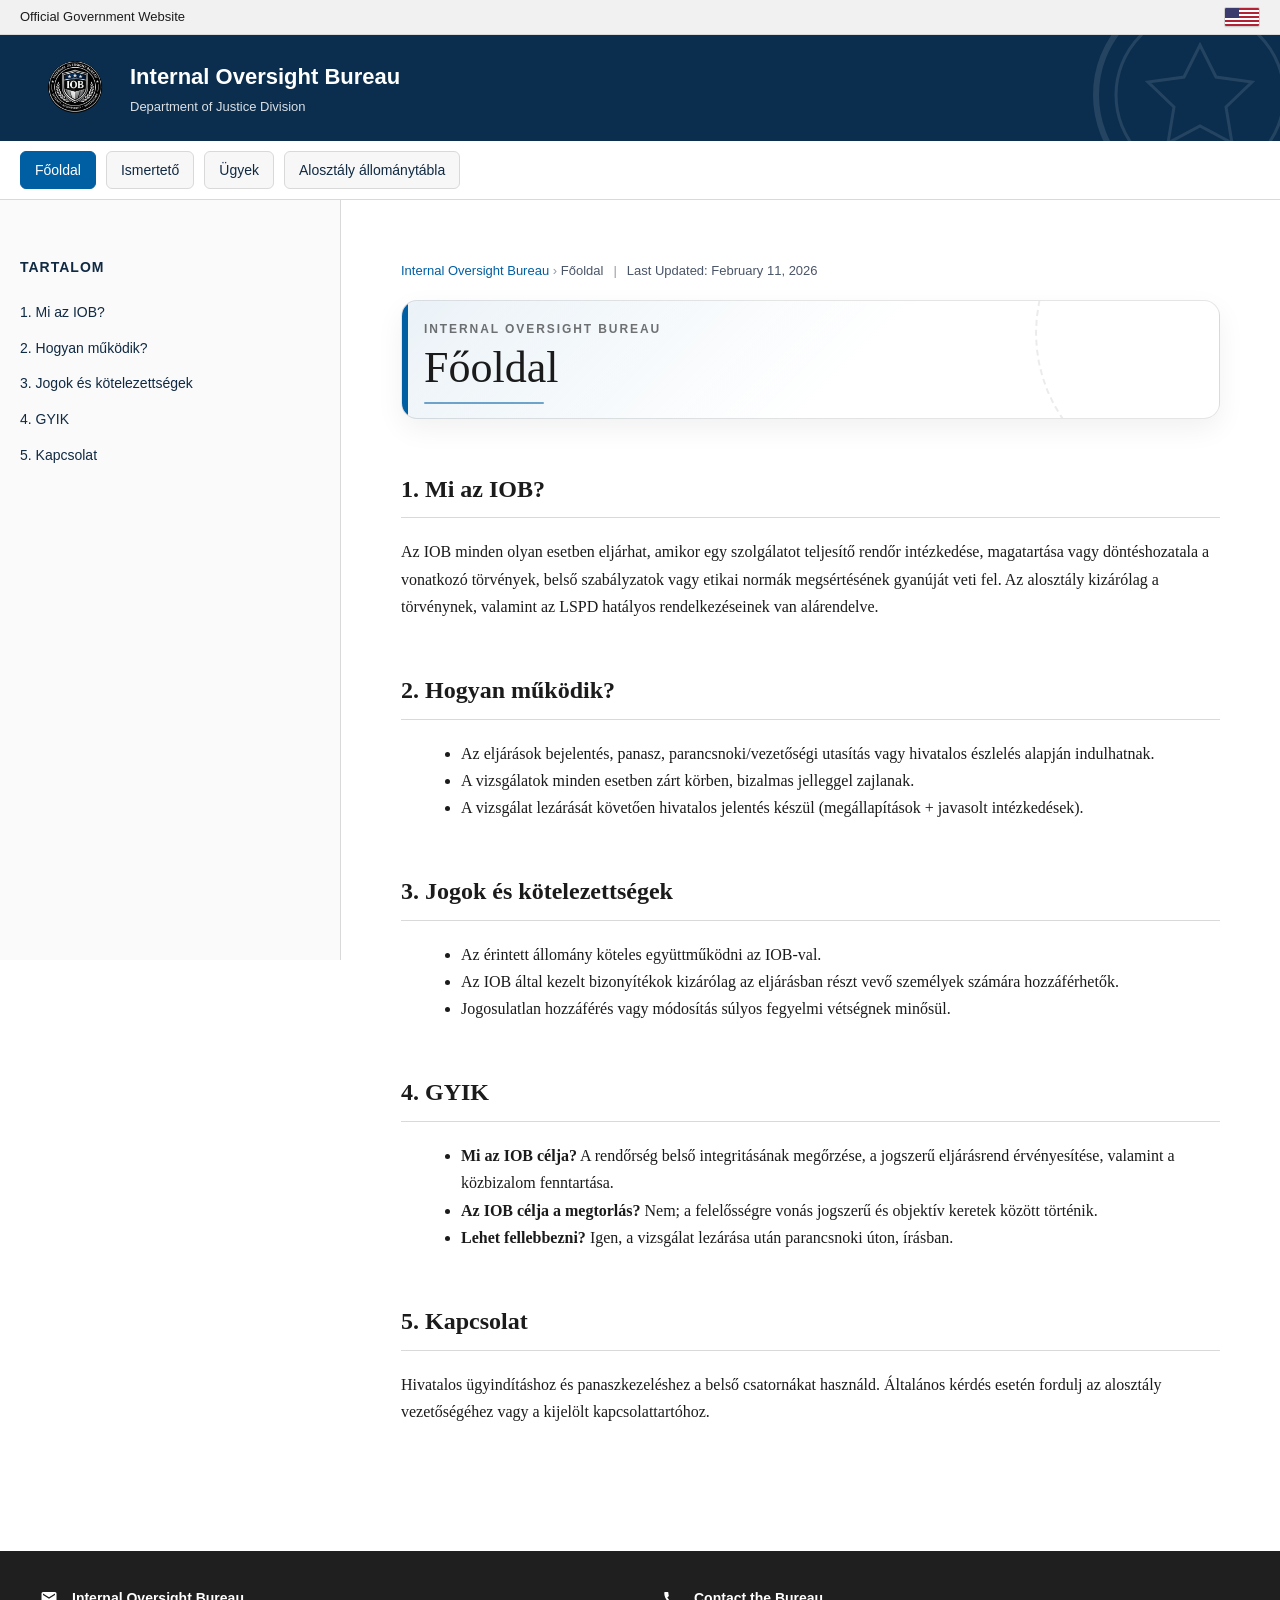
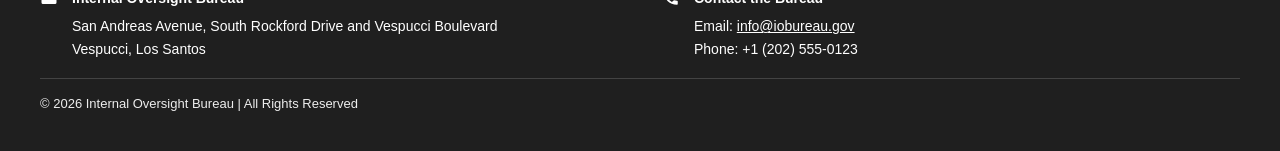
==== index.html @ 6ba053ba "Update index.html" ====
<!DOCTYPE html>

<html lang="hu">
<head>
<meta charset="utf-8"/>
<meta content="width=device-width, initial-scale=1.0" name="viewport"/>
<title>Internal Oversight Bureau</title>
<style>
:root{
  --doj-blue:#0b2e4f;
  --doj-dark:#102a43;
  --doj-light:#f2f4f7;
  --doj-border:#d9d9d9;
  --doj-accent:#005ea2;
}

body{
  margin:0;
  font-family: Georgia, "Times New Roman", serif;
  color:#1b1b1b;
  background:#ffffff;
  line-height:1.7;
}

/* TOP GOV BAR */
.govbar{
  background:#f1f1f1;
  font-size:13px;
  padding:6px 20px;
  border-bottom:1px solid var(--doj-border);
  font-family: Arial, sans-serif;
  display:flex;
  align-items:center;
  justify-content:space-between;
  gap:12px;
  position:fixed;
  top:0;
  left:0;
  right:0;
  z-index:1000;
}

.govbar .govbar-left{display:flex; align-items:center; gap:10px;}
.govbar .govbar-flag{
  width:34px;
  height:18px;
  border:1px solid #cfcfcf;
  border-radius:2px;
  background-image:url("data:image/svg+xml;utf8,<svg xmlns='http://www.w3.org/2000/svg' width='34' height='18' viewBox='0 0 34 18'><rect width='34' height='18' fill='%23fff'/><g fill='%23b22234'><rect y='0' width='34' height='2'/><rect y='4' width='34' height='2'/><rect y='8' width='34' height='2'/><rect y='12' width='34' height='2'/><rect y='16' width='34' height='2'/></g><rect width='14' height='10' fill='%233c3b6e'/></svg>");
  background-size:cover;
  box-shadow:0 1px 0 rgba(0,0,0,.04);
}

/* HEADER */

/* header polish */
.header{
  position:fixed;
  top:var(--govbar-h, 0px);
  left:0;
  right:0;
  z-index:999;
  overflow:hidden;
}
.header::after{
  content:"";
  position:absolute;
  right:-40px;
  top:-60px;
  width:240px;
  height:240px;
  opacity:.10;
  background-image:url("data:image/svg+xml;utf8,<svg xmlns='http://www.w3.org/2000/svg' width='240' height='240' viewBox='0 0 240 240'><circle cx='120' cy='120' r='104' fill='none' stroke='%23ffffff' stroke-width='6'/><circle cx='120' cy='120' r='84' fill='none' stroke='%23ffffff' stroke-width='3'/><path d='M120 70 l16 32 36 5-26 25 6 36-32-17-32 17 6-36-26-25 36-5z' fill='none' stroke='%23ffffff' stroke-width='3'/></svg>");
  background-size:contain;
  background-repeat:no-repeat;
  pointer-events:none;
}

.header{
  background:var(--doj-blue);
  color:white;
  padding:18px 40px;
}

.header-inner{
  max-width:1300px;
  margin:auto;
  display:flex;
  align-items:center;
  gap:20px;
}

.header img{
  height:70px;
}

.header-text strong{
  font-size:22px;
  font-family: Arial, sans-serif;
}

.header-text span{
  display:block;
  font-size:13px;
  opacity:.85;
  font-family: Arial, sans-serif;
}

/* TOP NAV (NEW) */
.topnav{
  background:#ffffff;
  border-bottom:1px solid var(--doj-border);
  font-family: Arial, sans-serif;
  position:fixed;
  top:calc(var(--govbar-h, 0px) + var(--header-h, 0px));
  left:0;
  right:0;
  z-index:998;
}

.topnav-inner{
  max-width:1300px;
  margin:auto;
  padding:10px 20px;
  display:flex;
  gap:10px;
  flex-wrap:wrap;
}

.navbtn{
  appearance:none;
  border:1px solid var(--doj-border);
  background:#f7f7f7;
  color:#102a43;
  padding:10px 14px;
  border-radius:6px;
  font-size:14px;
  cursor:pointer;
}

.navbtn:hover{
  border-color:var(--doj-accent);
  color:var(--doj-accent);
  background:#ffffff;
}

.navbtn.active{
  background:var(--doj-accent);
  border-color:var(--doj-accent);
  color:#ffffff;
}

/* MAIN LAYOUT */
.main{
  max-width:1300px;
  margin:auto;
  display:flex;
  margin-top:var(--chrome-h, 0px);
}

/* SIDEBAR */
.sidebar{
  width:300px;
  border-right:1px solid var(--doj-border);
  padding:30px 20px;
  background:#fafafa;
  position:sticky;
  top:var(--chrome-h, 0px);
  height:calc(100vh - var(--chrome-h, 0px));
  overflow-y:auto;
  font-family: Arial, sans-serif;
}

.sidebar h3{
  font-size:14px;
  text-transform:uppercase;
  letter-spacing:1px;
  margin-bottom:15px;
}

.sidebar a{
  display:block;
  color:#102a43;
  text-decoration:none;
  padding:6px 0;
  font-size:14px;
}

.sidebar a:hover{
  color:var(--doj-accent);
}

.sidebar .searchbox{
  margin:0 0 18px 0;
}

.sidebar input[type="search"]{
  width:100%;
  padding:10px 10px;
  border:1px solid var(--doj-border);
  border-radius:6px;
  font-size:14px;
}

.sidebar .helptext{
  font-size:12px;
  opacity:.8;
  margin-top:6px;
}

/* CONTENT */
.content{
  flex:1;
  padding:50px 60px;
  max-width:900px;
}

.content img{
  display:block;
  margin:30px auto;
  max-width:350px;
}

/* DOJ-LIKE META (minimal inspiration from justice.gov layout) */
.meta{
  font-family: Arial, sans-serif;
  font-size:13px;
  color:#4a5568;
  display:flex;
  flex-wrap:wrap;
  gap:10px;
  align-items:center;
  margin:10px 0 18px;
}
.meta a{color:var(--doj-accent); text-decoration:none;}
.meta a:hover{text-decoration:underline;}
.meta .sep{opacity:.6;}

h1{
  font-size:38px;
  font-weight:normal;
  margin-top:0;
}

h2{
  font-size:24px;
  margin-top:50px;
  border-bottom:1px solid var(--doj-border);
  padding-bottom:8px;
}

h3{
  font-size:18px;
  margin-top:26px;
  margin-bottom:6px;
  font-family: Arial, sans-serif;
  color:#102a43;
}

ul{
  margin-left:20px;
}

.notice{
  background:#f9f9f9;
  border-left:4px solid var(--doj-accent);
  padding:20px;
  margin:25px 0;
}

mark{
  background: #fff2a8;
  padding: 0 2px;
}

mark.current{outline:2px solid var(--doj-accent);}

/* HOME HERO */
.home-hero{text-align:center; margin:10px 0 25px;}
.home-hero .home-title{font-family: Arial, sans-serif; font-size:16px; letter-spacing:1.5px; text-transform:uppercase; color:var(--doj-dark); margin:0 0 10px 0;}
.home-hero img{max-width:180px; margin:0 auto;}

/* FIND (CTRL+F STYLE) */
.findbar{display:flex; gap:6px; align-items:center;}
.findbar input[type="search"]{flex:1;}
.findbar button{
  border:1px solid var(--doj-border);
  background:#ffffff;
  border-radius:6px;
  padding:10px 10px;
  cursor:pointer;
  font-size:14px;
  line-height:1;
}
.findbar button:hover{
  border-color:var(--doj-accent);
  color:var(--doj-accent);
}
/* SCROLL ANIMATION (ISMERTETŐ) */
.scroll-anim{opacity:0; transform:translateY(12px); transition:opacity .6s ease, transform .6s ease;}
.scroll-anim.in{opacity:1; transform:none;}
@media (prefers-reduced-motion: reduce){
  .scroll-anim{opacity:1; transform:none; transition:none;}
}

/* FOOTER */
/* PAGE SWITCHING */
.page{
  display:none;
}
.page.active{
  display:block;
}

/* RESPONSIVE */
@media(max-width:1000px){
  .main{
    flex-direction:column;
  }
  .sidebar{
    position:relative;
    width:100%;
    height:auto;
    border-right:none;
    border-bottom:1px solid var(--doj-border);
    top:auto;
  }
  .content{
    padding:35px 20px;
  }
}

/* Keep in-page anchors visible under fixed chrome */
[id^="sec-"]{ scroll-margin-top: calc(var(--chrome-h, 0px) + 16px); }

/* DOJ-LIKE FOOTER (2-column with white icons) */
.footer{
  background:#1f1f1f; /* darker than --doj-dark for DOJ look */
  color:#ffffff;
  padding:36px 40px;
  font-size:14px;
  margin-top:60px;
  font-family: Arial, sans-serif;
}
.footer a{ color:#ffffff; text-decoration:underline; }
.footer a:hover{ opacity:.9; }
.footer-container{
  max-width:1300px;
  margin:auto;
  display:flex;
  justify-content:space-between;
  gap:44px;
  flex-wrap:wrap;
  align-items:flex-start;
}
.footer-col{ min-width:280px; flex:1; }
.footer-title{
  font-weight:700;
  letter-spacing:.5px;
  margin:0 0 10px 0;
}
.footer-item{
  display:flex;
  gap:14px;
  align-items:flex-start;
  line-height:1.6;
}
.footer-icon{
  width:18px;
  height:18px;
  flex:0 0 18px;
  margin-top:2px;
  color:#ffffff; /* icons white */
}
.footer-subtitle{
  font-weight:700;
  margin:0 0 6px 0;
}
.footer-divider{
  max-width:1300px;
  margin:18px auto 0;
  border-top:1px solid rgba(255,255,255,.18);
  padding-top:14px;
  opacity:.92;
  font-size:13px;
}

.dept-iob{color:var(--doj-blue);font-weight:700;}
.status-active{color:#1a7f37;font-weight:700;}

/* Roster (állománytábla) */
.roster-table{width:100%;border-collapse:separate;border-spacing:0;font-family:Arial, sans-serif;}
.roster-table thead th{
  text-align:left;
  border-bottom:1px solid var(--doj-border);
  padding:12px 12px;
  font-weight:700;
  color:#111;
  background:rgba(11,46,79,0.03);
}
.roster-table tbody td{
  border-bottom:1px solid var(--doj-border);
  padding:12px 12px;
  vertical-align:middle;
}
.roster-table tbody tr:hover{background:rgba(11,46,79,0.035);}
.roster-avatar{
  width:92px;height:92px;object-fit:cover;border-radius:16px;
  border:1px solid rgba(0,0,0,.08);
  box-shadow:0 6px 18px rgba(0,0,0,.08);
}
.roster-name{font-weight:700;}
.roster-role{white-space:nowrap;}

/* ===== Roster expandable profiles (accordion) ===== */
.roster-name-btn{
  background: none;
  border: none;
  padding: 0;
  color: inherit;
  font: inherit;
  text-align: left;
  cursor: pointer;
  font-weight: 700;
  text-decoration: none;
  }
.roster-name-btn:hover{
  color: var(--doj-accent);
}
.roster-detail td{
  padding: 0;
  border-top: none;
}
.profile-card{
  margin: 10px 0 18px;
  border: 1px solid rgba(0,0,0,.10);
  border-left: 6px solid var(--doj-accent);
  border-radius: 14px;
  background: #ffffff;
  padding: 18px 18px 16px;
  box-shadow: 0 10px 24px rgba(0,0,0,.10);
}
.profile-top{
  display:flex;
  gap:8px;
  align-items:center;
  margin-bottom:14px;
}

.profile-meta{
  margin-left:-10px;
}

.profile-name{
  margin-bottom:2px;
}

.profile-role{
  margin-top:0;
}
.profile-avatar{
  width: 190px;
  height: 190px;
  object-fit: cover;
  border-radius: 18px;
  border: 4px solid var(--doj-accent);
  box-shadow: 0 0 0 4px #ffffff, 0 14px 28px rgba(0,0,0,.22);
}
.profile-name{
  font-size: 20px;
  font-weight: 800;
  letter-spacing: .2px;
  color: var(--doj-blue);
}
.profile-role{
  font-size: 14px;
  color: rgba(0,0,0,.75);
  margin-top: 2px;
}
.profile-chips{
  display:flex;
  gap:10px;
  margin-top: 10px;
  flex-wrap: wrap;
}
.chip{
  display:inline-flex;
  align-items:center;
  padding: 6px 12px;
  border-radius: 999px;
  font-size: 12px;
  font-weight: 800;
  letter-spacing: .5px;
  border: 1px solid rgba(0,0,0,.10);
}
.chip-dept{
  color: var(--doj-accent);
  background: rgba(0,94,162,.08);
}
.chip-status{
  color: #ffffff;
  background: #1a7f37;
  border-color: rgba(0,0,0,.12);
}
.profile-grid{
  display:grid;
  grid-template-columns: repeat(3, minmax(0, 1fr));
  gap: 10px 14px;
  margin-top: 10px;
}
.profile-field{
  padding: 10px 12px;
  border-radius: 12px;
  background: rgba(16,42,67,.04);
  border: 1px solid rgba(0,0,0,.06);
}
.profile-label{
  font-size: 11px;
  letter-spacing: .6px;
  text-transform: uppercase;
  color: rgba(0,0,0,.55);
  font-weight: 800;
}
.profile-value{
  margin-top: 4px;
  font-size: 13px;
  font-weight: 700;
  color: rgba(0,0,0,.85);
}
.profile-bio{
  margin-top: 12px;
  padding-top: 12px;
  border-top: 1px solid rgba(0,0,0,.08);
  color: rgba(0,0,0,.78);
  font-size: 14px;
}

@media (max-width: 900px){
  .profile-avatar{ width: 140px; height: 140px; }
  .profile-grid{ grid-template-columns: repeat(2, minmax(0, 1fr)); }
}
@media (max-width: 640px){
  .profile-top{ align-items:flex-start; }
  .profile-avatar{ width: 180px; height: 180px; }
  .profile-grid{ grid-template-columns: 1fr; }
}

/* Roster responsiveness */
@media (max-width: 860px){
  .roster-avatar{width:110px;height:110px;}
  .profile-avatar{width:220px;height:220px;}
}

/* === PROFILE TEXT RIGHT PADDING FIX === */
.profile-top{
  display:flex;
  align-items:center;
  gap:60px;
}

.profile-meta{
  padding-right:120px;
  margin-left:0;
}

/* === OPTION 2: "Bureau Intelligence" section header (Alosztály állománytábla) === */
.bureau-hero{
  position: relative;
  padding: 28px 26px 22px 26px;
  border: 1px solid #e6e6e6;
  border-radius: 14px;
  background:
    radial-gradient(1200px 220px at 10% 0%, rgba(0,94,162,.10), transparent 60%),
    linear-gradient(135deg, rgba(16,42,67,.06), rgba(255,255,255,0) 55%);
  box-shadow: 0 10px 28px rgba(0,0,0,.06);
  overflow: hidden;
  margin-bottom: 18px;
}

.bureau-hero::before{
  content:"";
  position:absolute;
  left:0;
  top:0;
  bottom:0;
  width:10px;
  background: linear-gradient(180deg, #005ea2, #0b2e4f);
}

.bureau-hero::after{
  content:"";
  position:absolute;
  right:-90px;
  top:-110px;
  width:260px;
  height:260px;
  border-radius: 50%;
  border: 2px dashed rgba(16,42,67,.12);
  opacity:.65;
  pointer-events:none;
}

.bureau-hero .hero-kicker{
  font-family: Arial, sans-serif;
  letter-spacing: .16em;
  text-transform: uppercase;
  font-size: 12px;
  color: #2b3a4a;
  opacity:.9;
  margin: 0 0 8px 0;
}

.bureau-hero .hero-title{
  margin: 0;
  font-size: 44px;
  line-height: 1.08;
}

.bureau-hero .hero-sub{
  margin: 10px 0 0 0;
  max-width: 820px;
  font-size: 15px;
  color: #213547;
  font-family: Arial, sans-serif;
  opacity:.95;
}

.bureau-hero .hero-meta{
  display:flex;
  flex-wrap: wrap;
  align-items:center;
  gap:10px;
  margin-top: 16px;
  font-family: Arial, sans-serif;
}

.bureau-pill{
  display:inline-flex;
  align-items:center;
  gap:8px;
  border:1px solid #d9d9d9;
  background:#ffffff;
  border-radius: 999px;
  padding: 8px 12px;
  font-size: 13px;
  color:#102a43;
  box-shadow: 0 3px 10px rgba(0,0,0,.05);
}

.bureau-dot{
  width:10px;
  height:10px;
  border-radius: 50%;
  background:#2e7d32;
  box-shadow: 0 0 0 3px rgba(46,125,50,.12);
}

.bureau-dot.blue{
  background:#005ea2;
  box-shadow: 0 0 0 3px rgba(0,94,162,.12);
}

.bureau-divider{
  height:1px;
  background: linear-gradient(90deg, rgba(0,94,162,.0), rgba(0,94,162,.35), rgba(0,94,162,.0));
  margin: 18px 0 0 0;
}


/* === ROSTER PAGE LAYOUT: remove quick actions + center content === */
#page-allomanytabla .main{
  justify-content: center;
}

#page-allomanytabla .content{
  max-width: 980px;
  width: 100%;
  margin: 0 auto;
}




/* === ÜGYEK: Case Dashboard (fájlok nélkül) === */
#page-ugyek .sidebar select,
#page-ugyek .sidebar input[type="search"]{
  width:100%;
  border:1px solid var(--doj-border);
  border-radius:6px;
  padding:10px 10px;
  font-size:14px;
  background:#ffffff;
  font-family: Arial, sans-serif;
}

#page-ugyek .sidebar h3{ margin-top: 18px; }
#page-ugyek .side-sep{ height:1px; background:var(--doj-border); margin:12px 0; }

.cases-hero{
  display:flex;
  align-items:flex-start;
  justify-content:space-between;
  gap:14px;
  padding: 16px 16px;
  border:1px solid rgba(0,0,0,.08);
  border-radius:12px;
  background:
    radial-gradient(900px 220px at 0% 0%, rgba(0,94,162,.10), transparent 55%),
    linear-gradient(180deg, rgba(255,255,255,1), rgba(16,42,67,.03));
  box-shadow: 0 10px 28px rgba(0,0,0,.06);
  margin: 10px 0 14px;
}
.cases-hero-title{
  font-family: Arial, sans-serif;
  font-weight: 900;
  color: var(--doj-blue);
  font-size: 16px;
  letter-spacing:.2px;
}
.cases-hero-sub{
  font-family: Arial, sans-serif;
  font-size: 13px;
  color: rgba(0,0,0,.70);
  margin-top: 6px;
  max-width: 780px;
}
.cases-hero-badges{ display:flex; gap:8px; flex-wrap:wrap; justify-content:flex-end; }

.cases-stats{
  display:grid;
  grid-template-columns: repeat(2, minmax(0, 1fr));
  gap:10px;
  margin: 12px 0 14px;
}
.stat-card{
  padding: 12px 12px;
  border:1px solid rgba(0,0,0,.10);
  border-radius:12px;
  background:#ffffff;
  box-shadow: 0 6px 16px rgba(0,0,0,.06);
}
.stat-num{
  font-family: Arial, sans-serif;
  font-weight: 900;
  font-size: 22px;
  color:#102a43;
  line-height: 1.1;
}
.stat-label{
  font-family: Arial, sans-serif;
  font-size: 12px;
  letter-spacing: .08em;
  text-transform: uppercase;
  color:#4b5563;
  margin-top: 6px;
}

.cases-grid{
  display:grid;
  grid-template-columns: 1.25fr .95fr;
  gap:14px;
  align-items:start;
}

.cases-panel, .dossier-panel{
  border:1px solid rgba(0,0,0,.10);
  border-radius:14px;
  background:#ffffff;
  box-shadow: 0 10px 24px rgba(0,0,0,.08);
  overflow:hidden;
}

.panel-head{
  display:flex;
  align-items:flex-start;
  justify-content:space-between;
  gap:12px;
  padding: 14px 14px;
  background: rgba(16,42,67,.04);
  border-bottom:1px solid rgba(0,0,0,.08);
}
.panel-title{
  font-family: Arial, sans-serif;
  font-weight: 900;
  color:#102a43;
}
.panel-sub{
  font-family: Arial, sans-serif;
  font-size: 12px;
  color: rgba(0,0,0,.65);
  margin-top: 4px;
}
.dossier-mini{ display:flex; gap:10px; flex-wrap:wrap; justify-content:flex-end; }

.cases-table-wrap{ overflow:auto; }
.cases-table{
  width:100%;
  border-collapse:separate;
  border-spacing:0;
  font-family: Arial, sans-serif;
}
.cases-table thead th{
  text-align:left;
  border-bottom:1px solid var(--doj-border);
  padding:12px 12px;
  font-weight:800;
  color:#111;
  background:rgba(11,46,79,0.03);
  white-space:nowrap;
}
.cases-table tbody td{
  border-bottom:1px solid var(--doj-border);
  padding:12px 12px;
  vertical-align:top;
}
.cases-table tbody tr:hover{ background: rgba(11,46,79,0.035); }
.cases-table tbody tr.is-active{ background: rgba(0,94,162,0.06); }
.case-title-cell{
  font-weight: 800;
  color:#102a43;
}
.case-sub-cell{
  font-size: 12px;
  color: rgba(0,0,0,.65);
  margin-top: 4px;
}
.pill{
  display:inline-flex;
  align-items:center;
  gap:8px;
  border:1px solid rgba(0,0,0,.10);
  border-radius:999px;
  padding: 6px 10px;
  font-size: 12px;
  font-weight: 900;
  letter-spacing:.4px;
  font-family: Arial, sans-serif;
  white-space:nowrap;
}
.pill .dot{
  width:9px;
  height:9px;
  border-radius:50%;
  background:#64748b;
  box-shadow: 0 0 0 3px rgba(100,116,139,.12);
}
.pill.status-active{ background: rgba(46,125,50,.08); color:#1b5e20; border-color: rgba(46,125,50,.20); }
.pill.status-active .dot{ background:#2e7d32; box-shadow: 0 0 0 3px rgba(46,125,50,.12); }
.pill.status-in_review{ background: rgba(0,94,162,.08); color:#0b2e4f; border-color: rgba(0,94,162,.20); }
.pill.status-in_review .dot{ background:#005ea2; box-shadow: 0 0 0 3px rgba(0,94,162,.12); }
.pill.status-appeal{ background: rgba(197,161,0,.10); color:#7a5a00; border-color: rgba(197,161,0,.25); }
.pill.status-appeal .dot{ background:#c5a100; box-shadow: 0 0 0 3px rgba(197,161,0,.14); }
.pill.status-closed{ background: rgba(100,116,139,.10); color:#334155; border-color: rgba(100,116,139,.25); }
.pill.status-on_hold{ background: rgba(176,0,32,.08); color:#7a0016; border-color: rgba(176,0,32,.18); }
.pill.status-on_hold .dot{ background:#b00020; box-shadow: 0 0 0 3px rgba(176,0,32,.12); }

.pill.pri-low{ background: rgba(100,116,139,.08); color:#334155; }
.pill.pri-medium{ background: rgba(0,94,162,.08); color:#0b2e4f; }
.pill.pri-high{ background: rgba(176,0,32,.08); color:#7a0016; border-color: rgba(176,0,32,.18); }
.pill.pri-high .dot{ background:#b00020; box-shadow: 0 0 0 3px rgba(176,0,32,.12); }

.dossier-body{
  padding: 14px;
  font-family: Arial, sans-serif;
}
.dossier-title{
  font-weight: 900;
  color:#102a43;
  font-size: 16px;
}
.dossier-meta{
  margin-top: 6px;
  font-size: 12px;
  color: rgba(0,0,0,.70);
  display:flex;
  flex-wrap:wrap;
  gap:10px;
}
.dossier-grid{
  margin-top: 12px;
  display:grid;
  grid-template-columns: 1fr 1fr;
  gap:10px;
}
.dossier-box{
  border:1px solid rgba(0,0,0,.08);
  border-radius:12px;
  padding: 10px 12px;
  background: rgba(16,42,67,.03);
}
.dossier-box h4{
  margin:0 0 6px 0;
  font-size: 12px;
  letter-spacing:.08em;
  text-transform:uppercase;
  color: rgba(0,0,0,.60);
}
.dossier-box p{ margin:0; font-size: 13px; color: rgba(0,0,0,.78); }

.dossier-section{
  margin-top: 12px;
  border-top:1px solid rgba(0,0,0,.08);
  padding-top: 12px;
}
.dossier-section h3{
  margin: 0 0 8px 0;
  font-size: 14px;
}
.timeline{
  display:flex;
  flex-direction:column;
  gap:10px;
}
.tl-item{
  border:1px solid rgba(0,0,0,.08);
  border-radius:12px;
  padding: 10px 12px;
  background:#ffffff;
}
.tl-top{
  display:flex;
  justify-content:space-between;
  gap:10px;
  font-size: 12px;
  color: rgba(0,0,0,.65);
}
.tl-title{ font-weight: 900; color:#102a43; margin-top: 6px; }
.tl-note{ margin-top: 6px; font-size: 13px; color: rgba(0,0,0,.78); }

.evidence-list{
  display:flex;
  flex-direction:column;
  gap:8px;
}
.ev-item{
  border:1px solid rgba(0,0,0,.08);
  border-radius:12px;
  padding: 10px 12px;
  background:#ffffff;
}
.ev-head{
  display:flex;
  justify-content:space-between;
  gap:10px;
  font-size: 12px;
  color: rgba(0,0,0,.65);
}
.ev-title{ font-weight: 900; color:#102a43; margin-top: 6px; }
.ev-desc{ margin-top: 6px; font-size: 13px; color: rgba(0,0,0,.78); }

.actions-list{ display:flex; flex-direction:column; gap:8px; }
.ac-item{
  border:1px solid rgba(0,0,0,.08);
  border-radius:12px;
  padding: 10px 12px;
  background:#ffffff;
}
.ac-title{ font-weight: 900; color:#102a43; }
.ac-desc{ margin-top: 6px; font-size: 13px; color: rgba(0,0,0,.78); }

@media (max-width: 1100px){
  .cases-grid{ grid-template-columns: 1fr; }
  .cases-stats{ grid-template-columns: repeat(2, minmax(0, 1fr)); }
  .cases-hero{ flex-direction:column; align-items:stretch; }
  .cases-hero-badges{ justify-content:flex-start; }
  .dossier-grid{ grid-template-columns: 1fr; }
}


/* === ÜGYEK UX FIX: egyben átlátható oldal (nincs "két rész") === */
#page-ugyek .content{
  max-width: 1300px;
}

#page-ugyek .main{
  align-items: flex-start;
}

/* A hero + stat blokkok legyenek kompaktak, ne tolják le a tartalmat */
#page-ugyek .cases-hero{
  margin: 8px 0 10px;
  padding: 14px 14px;
}
#page-ugyek .cases-stats{
  margin: 10px 0 12px;
}

/* A listát és dossziét azonnal egymás után, egy "folyó" layoutban */
#page-ugyek .cases-grid{
  grid-template-columns: minmax(560px, 1.35fr) minmax(380px, 0.95fr);
  align-items: start;
}

/* NINCS sticky + NINCS belső scroll: az egész oldal egyben görgethető */
#page-ugyek .dossier-panel{
  position: static;
  top: auto;
}
#page-ugyek .dossier-body{
  max-height: none;
  overflow: visible;
}

/* Táblázat: csak vízszintes overflow, hogy ne törje szét */
#page-ugyek .cases-table-wrap{
  overflow: visible;
  max-width: 100%;
}

/* Kattintható sorok jelzése */
#page-ugyek .cases-table tbody tr{
  cursor: pointer;
}
#page-ugyek .cases-table tbody tr td:first-child strong{
  text-decoration: underline;
  text-decoration-thickness: 1px;
  text-underline-offset: 3px;
  text-decoration-color: rgba(0,94,162,.35);
}

/* Mobil: egypanel + kártyás táblázat */
@media (max-width: 900px){
  #page-ugyek .cases-grid{
    grid-template-columns: 1fr;
  }
  #page-ugyek .cases-table thead{
    display:none;
  }
  #page-ugyek .cases-table,
  #page-ugyek .cases-table tbody,
  #page-ugyek .cases-table tr,
  #page-ugyek .cases-table td{
    display:block;
    width:100%;
  }
  #page-ugyek .cases-table tbody tr{
    border-bottom: 0;
    margin: 10px 10px 12px;
    border:1px solid rgba(0,0,0,.10);
    border-radius: 12px;
    box-shadow: 0 6px 16px rgba(0,0,0,.06);
    overflow:hidden;
    background:#fff;
  }
  #page-ugyek .cases-table tbody td{
    border-bottom: 1px solid rgba(0,0,0,.08);
    padding: 10px 12px;
  }
  #page-ugyek .cases-table tbody td:last-child{
    border-bottom: 0;
  }
  #page-ugyek .cases-table tbody td::before{
    content: attr(data-label);
    display:block;
    font-size: 11px;
    letter-spacing: .08em;
    text-transform: uppercase;
    color: rgba(0,0,0,.55);
    margin-bottom: 6px;
    font-family: Arial, sans-serif;
    font-weight: 800;
  }
}

#page-ugyek .content{
  max-width: 1300px;
}

#page-ugyek .main{
  align-items: flex-start;
}

/* Kétpaneles layout stabil szélességekkel */
#page-ugyek .cases-grid{
  grid-template-columns: minmax(560px, 1.35fr) minmax(380px, 0.95fr);
}

/* Dosszié legyen "látható", ne csússzon el: sticky + belső scroll */
#page-ugyek .dossier-panel{
  position: sticky;
  top: calc(var(--chrome-h, 0px) + 16px);
}

#page-ugyek .dossier-body{
  max-height: calc(100vh - var(--chrome-h, 0px) - 90px);
  overflow: auto;
}

/* Táblázat wrap: ne törje szét a layoutot */
#page-ugyek .cases-table-wrap{
  overflow: visible;
  max-width: 100%;
}

/* Kattintható sorok vizuális jelzése */
#page-ugyek .cases-table tbody tr{
  cursor: pointer;
}
#page-ugyek .cases-table tbody tr td:first-child strong{
  text-decoration: underline;
  text-decoration-thickness: 1px;
  text-underline-offset: 3px;
  text-decoration-color: rgba(0,94,162,.35);
}

/* Mobil: egypanel + "kártyás" táblázat */
@media (max-width: 900px){
  #page-ugyek .cases-grid{
    grid-template-columns: 1fr;
  }
  #page-ugyek .dossier-panel{
    position: static;
  }
  #page-ugyek .cases-table thead{
    display:none;
  }
  #page-ugyek .cases-table,
  #page-ugyek .cases-table tbody,
  #page-ugyek .cases-table tr,
  #page-ugyek .cases-table td{
    display:block;
    width:100%;
  }
  #page-ugyek .cases-table tbody tr{
    border-bottom: 0;
    margin: 10px 10px 12px;
    border:1px solid rgba(0,0,0,.10);
    border-radius: 12px;
    box-shadow: 0 6px 16px rgba(0,0,0,.06);
    overflow:hidden;
    background:#fff;
  }
  #page-ugyek .cases-table tbody td{
    border-bottom: 1px solid rgba(0,0,0,.08);
    padding: 10px 12px;
  }
  #page-ugyek .cases-table tbody td:last-child{
    border-bottom: 0;
  }
  #page-ugyek .cases-table tbody td::before{
    content: attr(data-label);
    display:block;
    font-size: 11px;
    letter-spacing: .08em;
    text-transform: uppercase;
    color: rgba(0,0,0,.55);
    margin-bottom: 6px;
    font-family: Arial, sans-serif;
    font-weight: 800;
  }
}


/* === ÜGYEK: egyoszlopos, felhasználóbarát elrendezés === */
#page-ugyek .sidebar{ display:none; }
#page-ugyek .main{ justify-content: center; }
#page-ugyek .content{ max-width: 1300px; width:100%; margin: 0 auto; }

#page-ugyek .cases-toolbar{
  display:flex;
  align-items:flex-end;
  justify-content:space-between;
  gap:12px;
  margin: 10px 0 12px;
  font-family: Arial, sans-serif;
}
#page-ugyek .cases-toolbar input,
#page-ugyek .cases-toolbar select{
  border:1px solid var(--doj-border);
  border-radius:8px;
  padding:10px 10px;
  font-size:14px;
  background:#fff;
  min-width: 260px;
}
#page-ugyek .toolbar-left{ flex: 1 1 auto; }
#page-ugyek .toolbar-left input{ width:100%; max-width: 620px; }
#page-ugyek .toolbar-right{ flex: 0 0 auto; }
#page-ugyek .toolbar-label{
  display:block;
  font-size: 12px;
  letter-spacing:.08em;
  text-transform:uppercase;
  color: rgba(0,0,0,.60);
  margin-bottom: 6px;
  font-weight: 800;
}


@media (max-width: 900px){
  #page-ugyek .cases-toolbar{
    flex-direction:column;
    align-items:stretch;
  }
  #page-ugyek .cases-toolbar input,
  #page-ugyek .cases-toolbar select{
    width:100%;
    min-width: 0;
  }
}


/* === ÜGYEK: középre igazítás + scrollbar eltüntetés === */
#page-ugyek .main{
  justify-content: center;
}

#page-ugyek .content{
  max-width: 1100px;
  width: 100%;
  margin: 0 auto;
}

#page-ugyek .cases-panel{
  margin: 0 auto 20px;
}


/* === ÜGYEK: egyszerű lista – stabil középre igazítás === */
#page-ugyek .sidebar{ display:none; }
#page-ugyek .main{ justify-content:center; }
#page-ugyek .content{ max-width: 1000px; width:100%; margin:0 auto; }


/* === NUCLEAR CLEANUP: teljes eltávolítás === */
#page-ugyek .dossier-panel{ display:none !important; }
#page-ugyek > .dossier-panel{ display:none !important; }
#page-ugyek .main > .cases-table-wrap{ display:none !important; }


/* === FINAL PURGE: minden maradék dosszié elem eltüntetve === */
#page-ugyek .panel-sub,
#page-ugyek .dossier-mini,
#page-ugyek .dossier-body{
  display:none !important;
}


/* === ÜGYEK: lenyíló részletek (accordion) === */
#page-ugyek tr.case-row{ cursor:pointer; }
#page-ugyek tr.case-row.is-active{ background: rgba(0,94,162,0.06); }

#page-ugyek tr.case-detail-row td{
  padding: 0;
  background: rgba(16,42,67,.02);
  border-bottom: 1px solid var(--doj-border);
}

#page-ugyek .case-detail-wrap{
  padding: 12px 14px 16px;
}

#page-ugyek .case-detail-card{
  border:1px solid rgba(0,0,0,.10);
  border-radius:14px;
  background:#ffffff;
  box-shadow: 0 10px 24px rgba(0,0,0,.08);
  overflow:hidden;
}

#page-ugyek .case-detail-head{
  display:flex;
  align-items:flex-start;
  justify-content:space-between;
  gap:12px;
  padding: 14px 14px;
  background: rgba(16,42,67,.04);
  border-bottom:1px solid rgba(0,0,0,.08);
}

#page-ugyek .case-detail-title{
  font-family: Arial, sans-serif;
  font-weight: 900;
  color:#102a43;
}

#page-ugyek .case-detail-meta{
  margin-top: 6px;
  font-family: Arial, sans-serif;
  font-size: 12px;
  color: rgba(0,0,0,.70);
  display:flex;
  flex-wrap:wrap;
  gap:10px;
}

#page-ugyek .case-detail-badges{
  display:flex;
  gap:8px;
  flex-wrap:wrap;
  justify-content:flex-end;
}

#page-ugyek .case-detail-body{
  padding: 14px;
  font-family: Arial, sans-serif;
}


/* === KIVONAT MODAL (Public Summary) === */
.summary-modal{ position: fixed; inset: 0; display:none; z-index: 9999; }
.summary-modal.is-open{ display:block; }
.summary-modal__backdrop{ position:absolute; inset:0; background: rgba(0,0,0,.45); }
.summary-modal__dialog{
  position: relative;
  width: min(720px, calc(100% - 28px));
  margin: 72px auto;
  background:#fff;
  border-radius: 16px;
  box-shadow: 0 20px 60px rgba(0,0,0,.25);
  overflow:hidden;
  font-family: Arial, sans-serif;
}
.summary-modal__head{
  display:flex;
  align-items:flex-start;
  justify-content:space-between;
  gap:12px;
  padding: 14px 16px;
  background: rgba(16,42,67,.04);
  border-bottom: 1px solid rgba(0,0,0,.10);
}
.summary-modal__title{ font-weight: 900; color:#102a43; font-size: 18px; }
.summary-modal__meta{ margin-top: 4px; font-size: 12px; color: rgba(0,0,0,.70); }
.summary-modal__close{
  border: 1px solid rgba(0,0,0,.18);
  background:#fff;
  border-radius: 10px;
  width: 38px;
  height: 38px;
  font-size: 22px;
  line-height: 1;
  cursor: pointer;
}
.summary-modal__body{ padding: 16px; }
.summary-modal__section{ border:1px solid rgba(0,0,0,.10); border-radius: 14px; padding: 14px; background:#fff; }
.summary-modal__label{ font-size: 11px; letter-spacing:.08em; text-transform: uppercase; color: rgba(0,0,0,.55); font-weight: 900; margin-bottom: 10px; }
.summary-modal__text{ font-size: 14px; line-height: 1.55; color: rgba(0,0,0,.88); white-space: pre-wrap; }
.summary-modal__note{ margin-top: 12px; font-size: 12px; color: rgba(0,0,0,.60); }
@media (max-width: 600px){
  .summary-modal__dialog{ margin: 18px auto; }
}

/* Kivonat pill gomb (button reset) */
#page-ugyek .pill-btn{
  border: 1px solid rgba(0,0,0,.12);
  background: inherit;
  font: inherit;
  cursor: pointer;
}
#page-ugyek .pill-btn:hover{ filter: brightness(0.98); }


/* === HOME / ISMERTETŐ UPGRADE (vizuális, de hivatalos) === */
.hero-card{
  border:1px solid rgba(0,0,0,.10);
  border-radius: 16px;
  background: linear-gradient(135deg, rgba(0,94,162,.08), rgba(255,255,255,1) 45%);
  box-shadow: 0 10px 28px rgba(0,0,0,.06);
  overflow:hidden;
  position: relative;
}
.hero-card::before{
  content:"";
  position:absolute;
  left:0; top:0; bottom:0;
  width: 6px;
  background: var(--doj-accent);
}
.hero-card-inner{
  padding: 22px 22px 18px 28px;
}
.hero-kicker{
  font-family: Arial, sans-serif;
  font-size: 12px;
  letter-spacing: .16em;
  text-transform: uppercase;
  color: rgba(0,0,0,.55);
  font-weight: 900;
}
.hero-title{
  margin: 6px 0 6px 0;
  font-size: 54px;
  line-height: 1.05;
}
.hero-sub{
  margin: 0;
  font-size: 16px;
  color: rgba(0,0,0,.72);
  max-width: 72ch;
}
.hero-row{
  display:flex;
  gap: 12px;
  flex-wrap: wrap;
  margin-top: 14px;
}
.pill{
  display:inline-flex;
  align-items:center;
  gap: 8px;
  border: 1px solid rgba(0,0,0,.10);
  border-radius: 999px;
  padding: 8px 12px;
  font-family: Arial, sans-serif;
  font-weight: 800;
  font-size: 12px;
  background: rgba(255,255,255,.75);
}
.pill .dot{
  width: 10px;
  height: 10px;
  border-radius: 999px;
  background: var(--doj-accent);
  box-shadow: inset 0 0 0 2px rgba(255,255,255,.85);
}
.stats-grid{
  display:grid;
  grid-template-columns: repeat(3, minmax(0, 1fr));
  gap: 12px;
  margin-top: 18px;
}
.stat-card{
  border:1px solid rgba(0,0,0,.10);
  border-radius: 14px;
  padding: 14px 14px 12px 14px;
  background: rgba(255,255,255,.85);
}
.stat-num{
  font-family: Arial, sans-serif;
  font-weight: 900;
  font-size: 26px;
  color: var(--doj-dark);
  line-height: 1.1;
}
.stat-lab{
  margin-top: 6px;
  font-family: Arial, sans-serif;
  font-weight: 900;
  font-size: 11px;
  letter-spacing: .12em;
  text-transform: uppercase;
  color: rgba(0,0,0,.58);
}
.section-cards{
  display:grid;
  grid-template-columns: repeat(3, minmax(0, 1fr));
  gap: 12px;
  margin-top: 16px;
}
.section-card{
  border:1px solid rgba(0,0,0,.10);
  border-radius: 14px;
  padding: 14px;
  background:#fff;
}
.section-card h4{
  margin: 0 0 6px 0;
  font-family: Arial, sans-serif;
  font-weight: 900;
  font-size: 13px;
  letter-spacing: .08em;
  text-transform: uppercase;
  color: var(--doj-dark);
}
.section-card p{
  margin: 0;
  font-size: 14px;
  color: rgba(0,0,0,.72);
}
/* Ismertető: alcímek „kártyás” jelölése */
#page-ismerteto .content h2{
  margin-top: 34px;
  padding: 10px 12px;
  border-left: 5px solid var(--doj-accent);
  background: rgba(0,94,162,.06);
  border-radius: 10px;
}
/* Vizsgálati folyamat timeline */
.proc-timeline{
  margin: 14px 0 6px 0;
  border: 1px solid rgba(0,0,0,.10);
  border-radius: 14px;
  padding: 14px;
  background: #fff;
}
.proc-step{
  display:flex;
  gap: 12px;
  padding: 10px 6px;
}
.proc-step:not(:last-child){
  border-bottom: 1px dashed rgba(0,0,0,.12);
}
.proc-bullet{
  width: 22px; height: 22px;
  border-radius: 999px;
  background: rgba(0,94,162,.12);
  border: 2px solid rgba(0,94,162,.35);
  flex: 0 0 22px;
  margin-top: 2px;
}
.proc-text h5{
  margin: 0;
  font-family: Arial, sans-serif;
  font-weight: 900;
  font-size: 13px;
  color: var(--doj-dark);
}
.proc-text p{
  margin: 4px 0 0 0;
  font-size: 14px;
  color: rgba(0,0,0,.72);
}
/* Responsive */
@media (max-width: 980px){
  .hero-title{ font-size: 40px; }
  .stats-grid, .section-cards{ grid-template-columns: 1fr; }
}


/* === SIMPLE HERO (Főoldal/Ismertető) === */
.simple-hero{
  margin-top: 8px;
  margin-bottom: 18px;
  padding: 18px 18px 14px 22px;
  border: 1px solid rgba(0,0,0,.10);
  border-radius: 16px;
  background: linear-gradient(135deg, rgba(0,94,162,.08), rgba(255,255,255,1) 55%);
  box-shadow: 0 10px 28px rgba(0,0,0,.06);
  position: relative;
  overflow: hidden;
}
.simple-hero::before{
  content:"";
  position:absolute;
  left:0; top:0; bottom:0;
  width: 6px;
  background: var(--doj-accent);
}
.simple-hero::after{
  content:"";
  position:absolute;
  right:-120px; top:-120px;
  width: 300px; height: 300px;
  border-radius: 999px;
  border: 2px dashed rgba(0,0,0,.08);
}
.simple-hero__kicker{
  font-family: Arial, sans-serif;
  font-size: 12px;
  letter-spacing: .16em;
  text-transform: uppercase;
  color: rgba(0,0,0,.55);
  font-weight: 900;
}
.simple-hero__title{
  margin-top: 6px;
  font-size: 44px;
  line-height: 1.05;
}
.simple-hero__line{
  margin-top: 10px;
  height: 2px;
  width: 120px;
  background: rgba(0,94,162,.55);
  border-radius: 999px;
}
@media (max-width: 980px){
  .simple-hero__title{ font-size: 34px; }
}


/* === ÜGYEK: egységesebb, „állománytábla” stílus === */
#page-ugyek .cases-hero{
  border:1px solid rgba(0,0,0,.10);
  border-radius: 16px;
  background: linear-gradient(135deg, rgba(0,94,162,.08), rgba(255,255,255,1) 55%);
  box-shadow: 0 10px 28px rgba(0,0,0,.06);
  overflow:hidden;
  position: relative;
  padding: 18px 18px 16px 24px;
}
#page-ugyek .cases-hero::before{
  content:"";
  position:absolute;
  left:0; top:0; bottom:0;
  width: 6px;
  background: var(--doj-accent);
}
#page-ugyek .cases-hero-title{
  font-family: Arial, sans-serif;
  font-weight: 900;
  letter-spacing: .02em;
  font-size: 18px;
  color: var(--doj-dark);
}
#page-ugyek .cases-hero-sub{
  margin-top: 6px;
  color: rgba(0,0,0,.72);
  font-size: 14px;
  max-width: 80ch;
}
#page-ugyek .cases-toolbar{
  margin-top: 14px;
  border:1px solid rgba(0,0,0,.10);
  border-radius: 14px;
  padding: 12px 14px;
  background: rgba(255,255,255,.90);
  display:flex;
  justify-content: space-between;
  gap: 14px;
  align-items: end;
}
#page-ugyek .cases-toolbar input[type="search"],
#page-ugyek .cases-toolbar select{
  width: 100%;
  border:1px solid rgba(0,0,0,.14);
  border-radius: 12px;
  padding: 10px 12px;
  font-size: 14px;
  background:#fff;
}
#page-ugyek .toolbar-left{ flex: 1; min-width: 280px; }
#page-ugyek .toolbar-right{ width: 280px; }
#page-ugyek .toolbar-label{
  display:block;
  font-family: Arial, sans-serif;
  font-weight: 900;
  font-size: 11px;
  letter-spacing: .12em;
  text-transform: uppercase;
  color: rgba(0,0,0,.55);
  margin-bottom: 6px;
}
#page-ugyek .cases-panel{
  border:1px solid rgba(0,0,0,.10);
  border-radius: 16px;
  margin-top: 14px;
  overflow:hidden;
  background:#fff;
  box-shadow: 0 10px 28px rgba(0,0,0,.05);
}
#page-ugyek .panel-head{
  display:flex;
  justify-content: space-between;
  gap: 12px;
  align-items: center;
  padding: 14px 16px;
  background: rgba(16,42,67,.04);
  border-bottom: 1px solid rgba(0,0,0,.10);
}
#page-ugyek .panel-title{
  font-family: Arial, sans-serif;
  font-weight: 900;
  font-size: 14px;
  letter-spacing: .08em;
  text-transform: uppercase;
  color: var(--doj-dark);
}
#page-ugyek .cases-table{
  width:100%;
  border-collapse: collapse;
}
#page-ugyek .cases-table thead th{
  background: rgba(0,0,0,.03);
  border-bottom: 1px solid rgba(0,0,0,.10);
  padding: 12px 14px;
  font-family: Arial, sans-serif;
  font-weight: 900;
  text-transform: none;
}
#page-ugyek .cases-table tbody td{
  padding: 14px;
  border-bottom: 1px solid rgba(0,0,0,.08);
  vertical-align: top;
}
#page-ugyek .cases-table tbody tr:hover{
  background: rgba(0,94,162,.05);
}
#page-ugyek .cases-table-wrap{
  overflow: visible; /* ne dobjon extra scrollbart */
}
@media (max-width: 980px){
  #page-ugyek .cases-toolbar{ flex-direction: column; align-items: stretch; }
  #page-ugyek .toolbar-right{ width: 100%; }
}


/* === ÜGYEK: H1 finomhangolás === */
#page-ugyek h1{
  margin: 6px 0 10px 0;
  font-size: 54px;
  line-height: 1.02;
  position: relative;
}
#page-ugyek h1::after{
  content:"";
  display:block;
  width: 64px;
  height: 6px;
  margin-top: 12px;
  background: linear-gradient(90deg, rgba(0,94,162,.85), rgba(0,94,162,.25));
  border-radius: 999px;
  box-shadow: 0 6px 16px rgba(0,0,0,.06);
}
#page-ugyek .breadcrumbs{
  margin-top: 2px;
  color: rgba(0,0,0,.60);
}


/* === ÜGYEK: táblázat egy sorban, no wrap === */
#page-ugyek .cases-table th,
#page-ugyek .cases-table td{
  white-space: nowrap;
}
#page-ugyek .cases-table td:nth-child(2){
  white-space: normal; /* cím lehet 2 sor, de ne törje szét a layoutot túlzottan */
  min-width: 320px;
}
#page-ugyek .cases-table td:first-child a,
#page-ugyek .cases-table td:first-child{
  white-space: nowrap !important;
  word-break: normal;
  overflow-wrap: normal;
}
#page-ugyek .cases-table td:first-child a{
  display:inline-block;
}
#page-ugyek .cases-table td:nth-child(3){
  width: 120px;
}
#page-ugyek .cases-table td:nth-child(4){
  width: 210px;
}
#page-ugyek .cases-table td:nth-child(5){
  width: 140px;
}


@media (max-width: 980px){
  #page-ugyek .cases-table-wrap{ overflow-x: auto; }
  #page-ugyek .cases-table{ min-width: 820px; }
}


/* ÜGYEK: hero leírás 1 sorban */
#page-ugyek .cases-hero-sub{
  white-space: nowrap;
  overflow: hidden;
  text-overflow: ellipsis;
}
@media (max-width: 980px){
  #page-ugyek .cases-hero-sub{ white-space: normal; }
}


/* ÜGYEK: leírás teljes szöveg (nincs ...) */
#page-ugyek .cases-hero-sub{
  white-space: normal !important;
  overflow: visible !important;
  text-overflow: clip !important;
}


/* ÜGYEK: cases-hero kinézet közel a főoldalhoz */
#page-ugyek .cases-hero{
  padding: 18px 18px 14px 22px;
}
#page-ugyek .cases-hero-title{
  font-size: 16px;
  letter-spacing: .08em;
  text-transform: uppercase;
}

</style>
</head>
<body>
<div class="govbar">
<div class="govbar-left">
<span>Official Government Website</span>
</div>
<span aria-hidden="true" class="govbar-flag"></span>
</div>
<div class="header">
<div class="header-inner">
<img alt="IOB Logo" src="iob-logo.png"/>
<div class="header-text">
<strong>Internal Oversight Bureau</strong>
<span>Department of Justice Division</span>
</div>
</div>
</div>
<div aria-label="Fő navigáció" class="topnav" role="navigation">
<div class="topnav-inner">
<button class="navbtn active" data-target="home" type="button">Főoldal</button>
<button class="navbtn" data-target="ismerteto" type="button">Ismertető</button>
<button class="navbtn" data-target="ugyek" type="button">Ügyek</button>
<button class="navbtn" data-target="allomanytabla" type="button">Alosztály állománytábla</button>
</div>
</div>
<section aria-label="Főoldal" class="page active" id="page-home">
<div class="main">
<div class="sidebar">
<h3>Tartalom</h3>
<a href="#info-miert">1. Mi az IOB?</a>
<a href="#info-mukodes">2. Hogyan működik?</a>
<a href="#info-jogok">3. Jogok és kötelezettségek</a>
<a href="#info-gyik">4. GYIK</a>
<a href="#info-kapcsolat">5. Kapcsolat</a>
</div>
<div class="content">
<div aria-label="Oldal információ" class="meta">
<span><a href="#" class="meta-home" data-goto="home">Internal Oversight Bureau</a> <span class="sep">›</span> <span>Főoldal</span></span>
<span class="sep">|</span>
<span>Last Updated: February 11, 2026</span>
</div>


<div class="simple-hero" aria-label="Főoldal kiemelés">
  <div class="simple-hero__kicker">INTERNAL OVERSIGHT BUREAU</div>
  <div class="simple-hero__title">Főoldal</div>
  <div class="simple-hero__line"></div>
</div>

<h2 id="info-miert">1. Mi az IOB?</h2>
<p>
        Az IOB minden olyan esetben eljárhat, amikor egy szolgálatot teljesítő rendőr intézkedése, magatartása vagy döntéshozatala a vonatkozó törvények, belső szabályzatok vagy etikai normák megsértésének gyanúját veti fel.
        Az alosztály kizárólag a törvénynek, valamint az LSPD hatályos rendelkezéseinek van alárendelve.
      </p>
<h2 id="info-mukodes">2. Hogyan működik?</h2>
<ul>
<li>Az eljárások bejelentés, panasz, parancsnoki/vezetőségi utasítás vagy hivatalos észlelés alapján indulhatnak.</li>
<li>A vizsgálatok minden esetben zárt körben, bizalmas jelleggel zajlanak.</li>
<li>A vizsgálat lezárását követően hivatalos jelentés készül (megállapítások + javasolt intézkedések).</li>
</ul>
<h2 id="info-jogok">3. Jogok és kötelezettségek</h2>
<ul>
<li>Az érintett állomány köteles együttműködni az IOB-val.</li>
<li>Az IOB által kezelt bizonyítékok kizárólag az eljárásban részt vevő személyek számára hozzáférhetők.</li>
<li>Jogosulatlan hozzáférés vagy módosítás súlyos fegyelmi vétségnek minősül.</li>
</ul>
<h2 id="info-gyik">4. GYIK</h2>
<ul>
<li><strong>Mi az IOB célja?</strong> A rendőrség belső integritásának megőrzése, a jogszerű eljárásrend érvényesítése, valamint a közbizalom fenntartása.</li>
<li><strong>Az IOB célja a megtorlás?</strong> Nem; a felelősségre vonás jogszerű és objektív keretek között történik.</li>
<li><strong>Lehet fellebbezni?</strong> Igen, a vizsgálat lezárása után parancsnoki úton, írásban.</li>
</ul>
<h2 id="info-kapcsolat">5. Kapcsolat</h2>
<p>
        Hivatalos ügyindításhoz és panaszkezeléshez a belső csatornákat használd. Általános kérdés esetén fordulj az alosztály vezetőségéhez vagy a kijelölt kapcsolattartóhoz.
      </p>
</div>
</div>
</section>
<section aria-label="Ismertető" class="page" id="page-ismerteto">
<div class="main">
<div class="sidebar">
<div class="searchbox">
<div class="findbar">
<input id="infoSearch" placeholder="Keresés az ismertetőben…" type="search"/>
<button aria-label="Előző találat" id="findPrev" title="Előző találat (Shift+Enter)" type="button">◀</button>
<button aria-label="Következő találat" id="findNext" title="Következő találat (Enter)" type="button">▶</button>
</div>
</div>
<h3>Tartalom</h3>
<a href="#hatoskor">I. Hatáskör</a>
<a href="#eljarasrend">II. Eljárásrend</a>
<a href="#alapelvek">III. Alapelvek</a>
<a href="#szervezet">IV. Szervezeti felépítés</a>
<a href="#vizsgalat">V. Vizsgálati folyamat</a>
<a href="#fegyelmi">VI. Fegyelmi intézkedések</a>
<a href="#fellebbezes">VII. Fellebbezés</a>
<a href="#sablonok">VIII. Dokumentum sablonok</a>
<a href="#titoktartas">IX. Titoktartás</a>
<a href="#nyilvanossag">X. Nyilvánosság</a>
</div>
<div class="content" id="infoContent">
<div aria-label="Oldal információ" class="meta">
<span><a href="#" class="meta-home" data-goto="home">Internal Oversight Bureau</a> <span class="sep">›</span> <span>Ismertető</span></span>
<span class="sep">|</span>
<span>Last Updated: February 25, 2026</span>
</div>

<div class="hero-card" aria-label="Ismertető összefoglaló">
  <div class="hero-card-inner">
    <div class="hero-kicker">INTERNAL OVERSIGHT BUREAU • GUIDELINES</div>
    <div class="hero-title" style="font-size:46px;">Ismertető</div>
    <p class="hero-sub">
      Ez az oldal az IOB hatáskörét, az eljárási lépéseket, az alapelveket és a nyilvánosságra vonatkozó kereteket foglalja össze. Kereséshez használd a bal oldali mezőt.
    </p>

    <div class="hero-row" aria-label="Kiemelt elvek">
      <span class="pill"><span class="dot"></span>Jogkövetés</span>
      <span class="pill"><span class="dot"></span>Tárgyilagosság</span>
      <span class="pill"><span class="dot"></span>Arányosság</span>
      <span class="pill"><span class="dot"></span>Titoktartás</span>
      <span class="pill"><span class="dot"></span>Nyilvános kivonat</span>
    </div>

    <div class="section-cards" aria-label="Gyors áttekintés">
      <div class="section-card">
        <h4>Hatáskör</h4>
        <p>Minden olyan ügy, ahol jogsértés, etikai vétség vagy belső szabályzatsértés gyanúja merül fel.</p>
      </div>
      <div class="section-card">
        <h4>Folyamat</h4>
        <p>Ügyindítás → előzetes értékelés → vizsgálat → zárás → (kivonat közzététele, ha kiadható).</p>
      </div>
      <div class="section-card">
        <h4>Jogok</h4>
        <p>Az érintettek tájékoztatása, meghallgatása, és a döntések felülvizsgálatának (fellebbezés) rendje.</p>
      </div>
    </div>
  </div>
</div>

<h2 id="hatoskor">I. Hatáskör és illetékesség</h2>
<p>Az IOB hatáskörébe tartozik minden olyan ügy kivizsgálása, amely az alábbiakat érintheti:</p>
<ul>
<li>rendőri túlkapás vagy indokolatlan erőalkalmazás</li>
<li>korrupció, vesztegetés vagy hivatali visszaélés</li>
<li>szolgálati szabályzat megsértése</li>
<li>bizonyítékok eltitkolása, manipulálása vagy jogellenes kezelése</li>
<li>civil vagy állományi panaszok kivizsgálása</li>
<li>belső ellenőrzések és vizsgálatok lefolytatása</li>
</ul>
<p>
        Az IOB jogosult bármely rendőri állományba tartozó személy meghallgatására, szolgálati dokumentumok, jelentések és egyéb releváns anyagok bekérésére és elemzésére.
      </p>
<h2 id="eljarasrend">II. Eljárásrend</h2>
<ul>
<li>Az eljárások bejelentés, panasz, parancsnoki/vezetőségi utasítás vagy hivatalos észlelés alapján indulhatnak.</li>
<li>A vizsgálatok minden esetben zárt körben, bizalmas jelleggel zajlanak.</li>
<li>Az érintett állomány köteles együttműködni az IOB-val.</li>
<li>A vizsgálat lezárását követően hivatalos jelentés készül, amely tartalmazza a megállapításokat és az alkalmazható intézkedésekre vonatkozó javaslatokat.</li>
</ul>
<p>
        Az IOB által kezelt bizonyítékok kizárólag az eljárásban részt vevő személyek számára hozzáférhetők. Jogosulatlan hozzáférés vagy módosítás súlyos fegyelmi vétségnek minősül.
      </p>
<h2 id="alapelvek">III. Alapelvek</h2>
<p>Az Internal Oversight Bureau működését az alábbi alapelvek határozzák meg:</p>
<ul>
<li><strong>Pártatlanság</strong> – rangra, beosztásra vagy szolgálati múltra tekintet nélkül</li>
<li><strong>Titoktartás</strong> – a vizsgálatok teljes időtartama alatt</li>
<li><strong>Jogszabálykövetés</strong> – minden eljárás a hatályos törvények és belső szabályzatok szerint</li>
<li><strong>Szakmaiság</strong> – az eljárások dokumentált, ellenőrizhető módon zajlanak</li>
</ul>
<h2 id="szervezet">IV. Szervezeti felépítés és rangstruktúra</h2>
<h3>1. Director of Internal Oversight</h3>
<p>Az Internal Oversight Bureau vezetője. Feladatköre:</p>
<ul>
<li>az IOB teljes működésének felügyelete</li>
<li>vizsgálatok engedélyezése és lezárása</li>
<li>jelentések jóváhagyása és továbbítása a parancsnokság/vezetőség felé</li>
<li>fegyelmi intézkedésekre vonatkozó javaslatok megtétele</li>
</ul>
<h3>2. Deputy Director</h3>
<p>A Director helyettese, operatív vezető. Feladatköre:</p>
<ul>
<li>aktív vizsgálatok koordinálása</li>
<li>investigatorok munkájának felügyelete</li>
<li>belső minőségellenőrzés</li>
<li>a Director távollétében teljes jogkörrel eljár</li>
</ul>
<h3>3. Senior Investigator</h3>
<p>Tapasztalt nyomozó, kiemelt ügyek kezelője. Feladatköre:</p>
<ul>
<li>komplex és súlyos ügyek kivizsgálása</li>
<li>kihallgatások vezetése</li>
<li>junior investigatorok mentorálása</li>
<li>részletes elemző jelentések készítése</li>
</ul>
<h3>4. Investigator</h3>
<p>Az IOB alapállománya. Feladatköre:</p>
<ul>
<li>panaszok kivizsgálása</li>
<li>bizonyítékgyűjtés és dokumentáció</li>
<li>meghallgatások lefolytatása</li>
<li>jelentések előkészítése</li>
</ul>
<h2 id="vizsgalat">V. Eljárásrend – Vizsgálati folyamat</h2>
<h3>Jogi képviselet és jogi jelenlét a meghallgatások során</h3>
<p>
        Az Internal Oversight Bureau által lefolytatott meghallgatások során a meghallgatott rendőri állomány tagjának joga van törvényes rendőri jogi képviselethez.
      </p>
<p>Ennek keretében:</p>
<ul>
<li>a meghallgatott rendőr kérésére jelen lehet egy szolgálatban lévő, jogi képviseletre jogosult rendőr, aki a meghallgatás során jogi képviselőként jár el,</li>
<li>a jogi képviselő feladata a meghallgatott személy jogainak védelme, valamint az eljárás jogszerűségének biztosítása,</li>
<li>a jogi képviselő nem akadályozhatja a meghallgatás menetét, és nem befolyásolhatja a tanúvallomást,</li>
<li>a jogi képviselő jogosult észrevételeket tenni, valamint jogi kifogást emelni az eljárás során,</li>
<li>a meghallgatás megtagadása vagy akadályozása fegyelmi következményeket vonhat maga után.</li>
</ul>
<p>
        A jogi képviselet jelenléte nem akadálya az eljárás lefolytatásának, azonban annak hiánya nem szolgálhat az eljárás jogellenességének alapjául,
        amennyiben a meghallgatott személy a képviseletről önként lemondott.
      </p>
<h3>Összeférhetetlenség</h3>
<p>
        Az Internal Oversight Bureau állományának tagja nem vehet részt olyan vizsgálatban, amelyben személyes, szolgálati vagy egyéb érintettsége merül fel.
        Az összeférhetetlenséget haladéktalanul jelenteni kell a felettesnek, aki az ügyet más investigatorhoz rendeli.
      </p>
<h3>1. Ügyindítás</h3>
<p>Vizsgálat indítható:</p>
<ul>
<li>civil panasz alapján</li>
<li>állományi bejelentés útján</li>
<li>parancsnoki utasításra</li>
<li>hivatalos észlelés alapján</li>
</ul>
<p>Minden ügy egyedi IOB-ügyszámot kap.</p>
<h3>2. Előzetes értékelés</h3>
<p>Az IOB megvizsgálja:</p>
<ul>
<li>a panasz megalapozottságát</li>
<li>a hatáskör fennállását</li>
<li>az azonnali intézkedés szükségességét</li>
</ul>
<h3>3. Vizsgálati szakasz</h3>
<p>A vizsgálat során:</p>
<ul>
<li>jelentés(ek) elemzése</li>
<li>érintett személyek meghallgatása</li>
<li>tanúk meghallgatása</li>
<li>szolgálati iratok ellenőrzése</li>
<li>az érintett állomány együttműködésre köteles</li>
</ul>
<h3>4. Zárójelentés</h3>
<p>A vizsgálat végén hivatalos jelentés készül, amely tartalmazza:</p>
<ul>
<li>a ténymegállapításokat</li>
<li>az eset jogi és szabályzati értékelését</li>
<li>az ajánlott intézkedést</li>
</ul>
<h2 id="fegyelmi">VI. Fegyelmi intézkedések – javaslati rendszer</h2>
<p>Az IOB az alábbi intézkedésekre tehet javaslatot:</p>
<ul>
<li>szóbeli vagy írásbeli figyelmeztetés</li>
<li>kötelező továbbképzés</li>
<li>ideiglenes felfüggesztés</li>
<li>lefokozás</li>
<li>szolgálati viszony megszüntetése</li>
<li>az ügy lezárása intézkedés nélkül</li>
</ul>
<p>A végső döntés a parancsnoki/vezetőségi állomány hatáskörébe tartozik.</p>
<h2 id="fellebbezes">VII. Fellebbezési jog és eljárásrend</h2>
<p>
        Az IOB által lefolytatott vizsgálat lezárását követően az érintett személy jogosult a megállapításokkal, illetve az ajánlott intézkedésekkel szemben parancsnoki úton fellebbezést benyújtani.
      </p>
<p>A fellebbezés kizárólag írásos formában nyújtható be, és annak tartalmaznia kell:</p>
<ul>
<li>a vitatott megállapítások pontos megjelölését</li>
<li>a fellebbezés indokait</li>
<li>az esetlegesen hivatkozott új körülményeket vagy bizonyítékokat</li>
</ul>
<p>
        A fellebbezés benyújtása nem függeszti fel automatikusan az IOB által javasolt intézkedések végrehajtását,
        kivéve, ha azt az illetékes parancsnoki szint kifejezetten engedélyezi.
      </p>
<p>A parancsnoki állomány a fellebbezés elbírálása során jogosult:</p>
<ul>
<li>az IOB megállapításait helybenhagyni</li>
<li>az ajánlott intézkedéseket módosítani</li>
<li>az ügy további vizsgálatát elrendelni</li>
<li>vagy a megállapításokat hatályon kívül helyezni</li>
</ul>
<p>
        A parancsnoki döntés véglegesnek minősül, és az ügy lezárását követően az IOB nyilvántartásában rögzítésre kerül.
      </p>
<h2 id="sablonok">VIII. Hivatalos dokumentum sablonok</h2>
<h3>1. Panaszbejelentő lap — Internal Oversight Bureau – Complaint Form</h3>
<ul>
<li>Bejelentő neve:</li>
<li>Elérhetőség:</li>
<li>Érintett rendőr neve / azonosítója:</li>
<li>Dátum és időpont:</li>
<li>Helyszín:</li>
<li>Esemény részletes leírása:</li>
<li>Csatolt bizonyítékok:</li>
</ul>
<h3>2. Meghallgatási jegyzőkönyv — Internal Oversight Bureau – Interview Record</h3>
<ul>
<li>Ügyszám:</li>
<li>Meghallgatott személy neve / rendfokozata:</li>
<li>Meghallgatás dátuma és helye:</li>
<li>Jelenlévők:</li>
<li>Jegyzőkönyv tartalma:</li>
<li>Aláírás:</li>
<li>Dátum:</li>
</ul>
<h3>3. Zárójelentés sablon — Internal Oversight Bureau – Final Report</h3>
<ul>
<li>Ügyszám:</li>
<li>Vizsgálat tárgya:</li>
<li>Érintett személy(ek):</li>
<li>Vizsgálati időszak:</li>
<li>Megállapítások:</li>
<li>Értékelés:</li>
<li>Ajánlott intézkedés:</li>
<li>Jóváhagyta: Director / Deputy Director</li>
<li>Dátum:</li>
</ul>
<h2 id="titoktartas">IX. Titoktartási és magatartási szabályok</h2>
<p>Az IOB állományának tagjai kötelesek:</p>
<ul>
<li>a vizsgálatokkal kapcsolatos információkat bizalmasan kezelni</li>
<li>pártatlanul és elfogulatlanul eljárni</li>
<li>szolgálati visszaélést haladéktalanul jelenteni</li>
<li>elkerülni minden összeférhetetlenséget</li>
</ul>
<p>A titoktartás megszegése önálló fegyelmi eljárást von maga után.</p>

<h2 id="nyilvanossag">X. Nyilvánosság és adatkiadási szabályzat</h2>

<p>
  Az ügy lezárása <strong>önmagában nem</strong> jelenti azt, hogy az ügy teljes iratanyaga automatikusan nyilvános. Az Egyesült Államok gyakorlatában
  a nyilvánosságra hozatal elvi alapját a <em>Freedom of Information Act</em> (FOIA) szemlélete, valamint az állami és helyi <em>public records</em>
  szabályok adják: az adatok főszabály szerint hozzáférhetők, <strong>kivéve</strong> ha a kiadás jogszabályi kivételbe ütközik, vagy aránytalanul sérti
  személyiségi jogokat, illetve a rendvédelmi érdekeket.
</p>

<p>
  Ennek megfelelően az IOB a lezárt ügyek kapcsán alapvetően <strong>kivonatolt (summary)</strong> és/vagy <strong>anonimizált (redacted)</strong> tájékoztatást adhat,
  amely a transzparenciát szolgálja, de nem veszélyezteti az intézményi integritást, a bizonyítékok épségét, a tanúk védelmét és a személyes adatok biztonságát.
</p>

<h3>1. Mi minősülhet kiadható információnak?</h3>
<ul>
  <li>az ügy típusa és tárgya (pl. panasz, szabályszegés típusa, eljárási kategória);</li>
  <li>a vizsgálat lezárásának ténye és időpontja;</li>
  <li>az alkalmazott eljárásrend rövid leírása (meghallgatások száma, vizsgált dokumentumkör – részletek nélkül);</li>
  <li>a megállapítás minősítése (pl. megalapozott / részben megalapozott / nem megalapozott);</li>
  <li>az alkalmazott intézkedés típusa (pl. figyelmeztetés, felfüggesztés, fegyelmi javaslat) – személyazonosítás nélkül, ha szükséges.</li>
</ul>

<h3>2. Mi az, ami jellemzően nem adható ki?</h3>
<ul>
  <li><strong>személyes adatok</strong> (név, cím, azonosítók, elérhetőségek, egészségügyi/szenzitív információk);</li>
  <li><strong>tanúvallomások</strong>, bejelentők és informátorok azonosítására alkalmas részletek;</li>
  <li><strong>bűnüldözési</strong> vagy operatív módszerek, belső eljárási biztonsági protokollok;</li>
  <li><strong>bizonyítékok</strong> teljes tartalma (nyers felvételek, részletes jegyzőkönyvek, belső elemzések), ha az sértené a bizonyítás integritását;</li>
  <li>folyamatban lévő vagy kapcsolódó eljárásokat érintő anyagok (párhuzamos fegyelmi/büntetőeljárás, peres eljárás);</li>
  <li>olyan belső értékelések/ajánlások, amelyek kiadása aránytalan intézményi kockázatot jelentene.</li>
</ul>

<h3>3. Anonimizálás és kivonatolás elvei</h3>
<p>
  Amennyiben tájékoztatás kiadható, az IOB elsődlegesen <strong>anonimizált kivonatot</strong> ad ki. Ez azt jelenti, hogy az iratanyag azon részei kerülnek
  megosztásra, amelyek a közérdeket szolgálják (pl. megállapítások és intézkedések), miközben minden azonosító, személyre visszavezethető adat, valamint
  védendő operatív részlet kitakarásra vagy kihagyásra kerül.
</p>

<h3>4. Mérlegelés és intézményi integritás</h3>
<p>
  Az IOB a kiadhatóság vizsgálatakor <strong>mérlegeli</strong> a transzparencia érdekét a személyiségi jogokkal és a rendvédelmi érdekekkel szemben.
  A nyilvánosságra hozatal nem eredményezheti a tanúk vagy érintettek veszélyeztetését, a bizonyítékok manipulálhatóságát, illetve a szervezet működésének
  operatív gyengítését.
</p>

<h3>5. Adatkérés és válaszadás rendje (összefoglaló)</h3>
<ul>
  <li>Az adatkérés írásban nyújtható be, megjelölve az ügy azonosítható adatait (időszak, tárgy, hivatkozás).</li>
  <li>Az IOB előzetes vizsgálatot végez a kiadhatóságról, és szükség esetén anonimizálási/kivonatolási eljárást alkalmaz.</li>
  <li>Elutasítás esetén rövid indokolás készül (pl. adatvédelmi ok, folyamatban lévő eljárás, bűnüldözési kivétel).</li>
</ul>

</div>
</div>
</section>
<section aria-label="Ügyek" class="page" id="page-ugyek">
  <div class="main">
    <div class="content">
<div aria-label="Oldal információ" class="meta">
        <span><a href="#" class="meta-home" data-goto="home">Internal Oversight Bureau</a> <span class="sep">›</span> <span>Ügyek</span></span>
        <span class="sep">|</span>
        <span>Last Updated: February 25, 2026</span>
      </div>

      <div class="cases-hero">
        <div>
          <div class="cases-hero-title">Case Dashboard / Ügykezelő</div>
          <div class="cases-hero-sub">
            Ügyek nyomon követése státusz, prioritás, felelős és aktivitás alapján. Kattints egy ügyre a részletes&nbsp;dossziéhoz.
          </div>
        </div>
        <div class="cases-hero-badges">
          </div>
      </div>

      
      

      <div class="cases-toolbar" aria-label="Keresés és rendezés">
  <div class="toolbar-left">
    <label class="toolbar-label" for="caseSearchTop">Keresés</label>
    <input id="caseSearchTop" type="search" placeholder="Keresés (ügyszám / cím / kulcsszó)..." />
  </div>
  <div class="toolbar-right">
    <label class="toolbar-label" for="caseSortTop">Rendezés</label>
    <select id="caseSortTop">
      <option value="closed_desc">Lezárás dátuma (↓)</option>
      <option value="closed_asc">Lezárás dátuma (↑)</option>
      <option value="id_asc">Ügyszám (A→Z)</option>
      <option value="title_asc">Cím (A→Z)</option>
    </select>
  </div>
</div>

<div class="cases-panel" aria-label="Lezárt ügyek">
  <div class="panel-head">
    <div>
      <div class="panel-title">Lezárt ügyek</div>
      <div class="panel-sub" id="caseCount">—</div>
    </div>
    <div class="cases-mini">
      <span class="pill status-closed"><span class="dot"></span>Csak lezárt</span>
    </div>
  </div>

  <div class="cases-table-wrap">
    <table class="cases-table" aria-label="Lezárt ügyek táblázat">
      <thead>
        <tr>
          <th>Ügyszám</th>
          <th>Cím</th>
          <th>Lezárás</th>
          <th>Megállapítás</th>
          <th>Kivonat</th>
        </tr>
      </thead>
      <tbody id="caseTableBody"></tbody>
    </table>
  </div>
</div>
    </div>
  </div>
</section>
<section aria-label="Alosztály állománytábla" class="page" id="page-allomanytabla">
<div class="main">
<div class="content">
<div class="bureau-hero" aria-label="Alosztály állománytábla fejléc">
  <div class="hero-kicker">Internal Oversight Bureau • Personnel Registry</div>
  <h1 class="hero-title">Alosztály állománytábla</h1>
  <p class="hero-sub">
    Operatív állomány és vezetői struktúra – kattints a névre a részletes profilkártyához.
  </p>
  <div class="hero-meta">
    <span class="bureau-pill"><span class="bureau-dot"></span>Státusz: Aktív nyilvántartás</span>
    <span class="bureau-pill"><span class="bureau-dot blue"></span>Egység: IOB</span>
    
  </div>
  <div class="bureau-divider" aria-hidden="true"></div>
</div>

<h2 id="tabla">Állománytábla</h2>
<table aria-label="Állománytábla" class="roster-table">
<thead>
<tr>
<th>Kép</th>
<th>Név</th>
<th>Beosztás</th>
<th>Osztály</th>
<th>Státusz</th>
</tr>
</thead>
<tbody><tr>
<td><img alt="Justin D. Scully profilkép" class="roster-avatar" src="justin.png"/></td>
<td class="roster-name"><button class="roster-name-btn" data-person="justin" type="button">Justin D. Scully</button></td>
<td class="roster-role">Director of Internal Oversight</td>
<td><span class="dept-iob">IOB</span></td>
<td><span class="status-active">Active</span></td>
</tr><tr class="roster-detail" data-person-detail="justin" hidden=""><td colspan="5"><div aria-label="Justin D. Scully profil" class="profile-card" role="region"><div class="profile-top"><img alt="Justin D. Scully portré" class="profile-avatar" src="justin.png"/><div class="profile-meta"><div class="profile-name">Justin D. Scully</div><div class="profile-role">Director of Internal Oversight</div><div class="profile-chips"><span class="chip chip-dept">IOB</span><span class="chip chip-status">Active</span></div></div></div><div class="profile-grid"><div class="profile-field"><div class="profile-label">Rank/Position</div><div class="profile-value">Director of Internal Oversight</div></div><div class="profile-field"><div class="profile-label">Department</div><div class="profile-value">IOB</div></div><div class="profile-field"><div class="profile-label">Status</div><div class="profile-value">Active</div></div><div class="profile-field"><div class="profile-label">Station</div><div class="profile-value">Vespucci Boulevard PD</div></div><div class="profile-field"><div class="profile-label">Phone Number</div><div class="profile-value">—</div></div><div class="profile-field"><div class="profile-label">Date of Birth</div><div class="profile-value">2000-12-29</div></div><div class="profile-field"><div class="profile-label">Nationality</div><div class="profile-value">American</div></div><div class="profile-field"><div class="profile-label">Gender</div><div class="profile-value">Male</div></div><div class="profile-field"><div class="profile-label">Hobby</div><div class="profile-value">Fishing, Soccer, Basketball</div></div></div><div class="profile-bio">A Bureau működésének stratégiai irányítása, vizsgálatok engedélyezése és lezárása, jelentések jóváhagyása.</div></div></td></tr><tr>
<td><img alt="Jacob D. Scully profilkép" class="roster-avatar" src="jacob.png"/></td>
<td class="roster-name"><button class="roster-name-btn" data-person="jacob" type="button">Jacob D. Scully</button></td>
<td class="roster-role">Director of Internal Oversight</td>
<td><span class="dept-iob">IOB</span></td>
<td><span class="status-active">Active</span></td>
</tr><tr class="roster-detail" data-person-detail="jacob" hidden=""><td colspan="5"><div aria-label="Jacob D. Scully profil" class="profile-card" role="region"><div class="profile-top"><img alt="Jacob D. Scully portré" class="profile-avatar" src="jacob.png"/><div class="profile-meta"><div class="profile-name">Jacob D. Scully</div><div class="profile-role">Director of Internal Oversight</div><div class="profile-chips"><span class="chip chip-dept">IOB</span><span class="chip chip-status">Active</span></div></div></div><div class="profile-grid"><div class="profile-field"><div class="profile-label">Rank/Position</div><div class="profile-value">Director of Internal Oversight</div></div><div class="profile-field"><div class="profile-label">Department</div><div class="profile-value">IOB</div></div><div class="profile-field"><div class="profile-label">Status</div><div class="profile-value">Active</div></div><div class="profile-field"><div class="profile-label">Station</div><div class="profile-value">Vespucci Boulevard PD</div></div><div class="profile-field"><div class="profile-label">Phone Number</div><div class="profile-value">—</div></div><div class="profile-field"><div class="profile-label">Date of Birth</div><div class="profile-value">2000-12-29</div></div><div class="profile-field"><div class="profile-label">Nationality</div><div class="profile-value">American</div></div><div class="profile-field"><div class="profile-label">Gender</div><div class="profile-value">Male</div></div><div class="profile-field"><div class="profile-label">Hobby</div><div class="profile-value">Weightlifting, Cooking, Philosophy</div></div></div><div class="profile-bio">„Az éj sötétje nem rejti el a bűnt, csak mélyíti.”</div></div></td></tr><tr>
<td><img alt="Bailey Rae Brady profilkép" class="roster-avatar" src="rae.png"/></td>
<td class="roster-name"><button class="roster-name-btn" data-person="rae" type="button">Bailey Rae Brady</button></td>
<td class="roster-role">Deputy Director</td>
<td><span class="dept-iob">IOB</span></td>
<td><span class="status-active">Active</span></td>
</tr><tr class="roster-detail" data-person-detail="rae" hidden=""><td colspan="5"><div aria-label="Bailey Rae Brady profil" class="profile-card" role="region"><div class="profile-top"><img alt="Bailey Rae Brady portré" class="profile-avatar" src="rae.png"/><div class="profile-meta"><div class="profile-name">Bailey Rae Brady</div><div class="profile-role">Deputy Director</div><div class="profile-chips"><span class="chip chip-dept">IOB</span><span class="chip chip-status">Active</span></div></div></div><div class="profile-grid"><div class="profile-field"><div class="profile-label">Rank/Position</div><div class="profile-value">Deputy Director</div></div><div class="profile-field"><div class="profile-label">Department</div><div class="profile-value">IOB</div></div><div class="profile-field"><div class="profile-label">Status</div><div class="profile-value">Active</div></div><div class="profile-field"><div class="profile-label">Station</div><div class="profile-value">Vespucci Boulevard PD</div></div><div class="profile-field"><div class="profile-label">Phone Number</div><div class="profile-value">—</div></div><div class="profile-field"><div class="profile-label">Date of Birth</div><div class="profile-value">1990-09-19</div></div><div class="profile-field"><div class="profile-label">Nationality</div><div class="profile-value">American</div></div><div class="profile-field"><div class="profile-label">Gender</div><div class="profile-value">Female</div></div><div class="profile-field"><div class="profile-label">Hobby</div><div class="profile-value">—</div></div></div><div class="profile-bio">Operatív irányítás, aktív ügyek koordinálása, investigatorok munkájának felügyelete.</div></div></td></tr></tbody>
</table>
</div>
</div>
</section>
<div aria-label="Footer" class="footer" role="contentinfo">
<div class="footer-container">
<div class="footer-col">
<div class="footer-item">
<svg aria-hidden="true" class="footer-icon" focusable="false" viewbox="0 0 24 24">
<path d="M20 4H4a2 2 0 0 0-2 2v12a2 2 0 0 0 2 2h16a2 2 0 0 0 2-2V6a2 2 0 0 0-2-2zm0 4-8 5L4 8V6l8 5 8-5v2z" fill="currentColor"></path>
</svg>
<div>
<div class="footer-subtitle">Internal Oversight Bureau</div>
<div>San Andreas Avenue, South Rockford Drive and Vespucci Boulevard</div>
<div>Vespucci, Los Santos</div>
</div>
</div>
</div>
<div class="footer-col">
<div class="footer-item">
<svg aria-hidden="true" class="footer-icon" focusable="false" viewbox="0 0 24 24">
<path d="M6.62 10.79a15.05 15.05 0 0 0 6.59 6.59l2.2-2.2a1 1 0 0 1 1.01-.24c1.12.37 2.33.57 3.58.57a1 1 0 0 1 1 1V20a1 1 0 0 1-1 1C10.07 21 3 13.93 3 5a1 1 0 0 1 1-1h3.5a1 1 0 0 1 1 1c0 1.25.2 2.46.57 3.58a1 1 0 0 1-.24 1.01l-2.21 2.2z" fill="currentColor"></path>
</svg>
<div>
<div class="footer-subtitle">Contact the Bureau</div>
<div>Email: <a href="mailto:info@iobureau.gov">info@iobureau.gov</a></div>
<div>Phone: +1 (202) 555-0123</div>
</div>
</div>
</div>
</div>
<div class="footer-divider">
    © 2026 Internal Oversight Bureau | All Rights Reserved
  </div>
</div>
<script>
(function(){
  function updateChromeHeights(){
    const gov = document.querySelector(".govbar");
    const header = document.querySelector(".header");
    const nav = document.querySelector(".topnav");
    if(!gov || !header || !nav) return;

    const govH = gov.offsetHeight || 0;
    const headerH = header.offsetHeight || 0;
    const navH = nav.offsetHeight || 0;
    const total = govH + headerH + navH;

    document.documentElement.style.setProperty("--govbar-h", govH + "px");
    document.documentElement.style.setProperty("--header-h", headerH + "px");
    document.documentElement.style.setProperty("--topnav-h", navH + "px");
    document.documentElement.style.setProperty("--chrome-h", total + "px");
  }

  const buttons = Array.from(document.querySelectorAll(".navbtn"));
  const pages = {
    home: document.getElementById("page-home"),
    ismerteto: document.getElementById("page-ismerteto"),
    ugyek: document.getElementById("page-ugyek"),
    allomanytabla: document.getElementById("page-allomanytabla"),
  };

  function setActive(target){
    // toggle pages
    Object.keys(pages).forEach(k => pages[k].classList.toggle("active", k === target));
    // toggle buttons
    buttons.forEach(b => b.classList.toggle("active", b.dataset.target === target));
    // reset scroll for usability
    window.scrollTo({ top: 0, behavior: "auto" });

    if(target === "ismerteto"){
      bindIsmertetoAnchors();
      initScrollAnimFor(document.getElementById("infoContent"));
    }

    if(target === "home"){
      bindHomeAnchors();
      initScrollAnimFor(document.querySelector("#page-home .content"));
    }
  
    if(target === "ugyek"){
      initScrollAnimFor(document.querySelector("#page-ugyek .content"));
    }
}

  buttons.forEach(btn => {
    btn.addEventListener("click", () => setActive(btn.dataset.target));
  });

  // --- SCROLL ANIM (HOME + ISMERTETŐ) ---
  const revealInitialized = new WeakSet();

  function initScrollAnimFor(container){
    if(!container || revealInitialized.has(container)) return;

    const targets = Array.from(container.querySelectorAll(
      "h1, h2, h3, p, ul, table, img, .notice, .meta, .home-hero"
    ));

    targets.forEach(el => {
      if(!el.classList.contains("scroll-anim")) el.classList.add("scroll-anim");
    });

    const observer = new IntersectionObserver((entries) => {
      entries.forEach(entry => {
        if(entry.isIntersecting){
          entry.target.classList.add("in");
          observer.unobserve(entry.target);
        }
      });
    }, { root: null, threshold: 0.12 });

    targets.forEach(el => observer.observe(el));
    revealInitialized.add(container);
  }

  // Breadcrumb: always go back to Home
  document.addEventListener("click", function(e){
    const a = e.target.closest('a.meta-home, a[data-goto="home"]');
    if(!a) return;
    e.preventDefault();
    setActive("home");
  });



  // Smooth scroll for ismertető sidebar anchors
  function bindIsmertetoAnchors(){
    const links = Array.from(document.querySelectorAll("#page-ismerteto .sidebar a[href^='#']"));
    links.forEach(a => {
      a.addEventListener("click", (e) => {
        const href = a.getAttribute("href");
        const target = href ? document.querySelector(href) : null;
        if(target){
          e.preventDefault();
          target.scrollIntoView({ behavior: "smooth", block: "start" });
        }
      });
    });
  }

  // Főoldal sidebar anchors (smooth scroll)
  function bindHomeAnchors(){
    const links = Array.from(document.querySelectorAll("#page-home .sidebar a[href^='#']"));
    links.forEach(a => {
      a.addEventListener("click", (e) => {
        const href = a.getAttribute("href");
        const target = href ? document.querySelector(href) : null;
        if(target){
          e.preventDefault();
          target.scrollIntoView({ behavior: "smooth", block: "start" });
        }
      });
    });
  }

  // --- ISMERTETŐ SEARCH (CTRL+F STYLE) ---
  const searchInput = document.getElementById("infoSearch");
  const prevBtn = document.getElementById("findPrev");
  const nextBtn = document.getElementById("findNext");
  const countEl = document.getElementById("findCount");
  const infoContent = document.getElementById("infoContent");

  let originalHTML = infoContent ? infoContent.innerHTML : null;
  let matches = [];
  let current = -1;

  function updateCount(){
    if(!countEl) return;
    if(!matches.length) countEl.textContent = "0/0";
    else countEl.textContent = `${current + 1}/${matches.length}`;
  }

  function resetContent(){
    if(infoContent && originalHTML !== null){
      infoContent.innerHTML = originalHTML;
    }
    // Re-init scroll reveal after restoring pristine HTML
    initScrollAnimFor(infoContent);
    matches = [];
    current = -1;
    updateCount();
  }

  function focusCurrent(scroll){
    matches.forEach(m => m.classList.remove("current"));
    if(current < 0 || current >= matches.length){
      updateCount();
      return;
    }
    const m = matches[current];
    m.classList.add("current");
    updateCount();
    if(scroll) m.scrollIntoView({ behavior: "smooth", block: "center" });
  }

  function buildHighlights(query){
    if(!infoContent) return;
    // clear + restore original each time (so we don't nest marks)
    infoContent.innerHTML = originalHTML;
    // Re-init scroll reveal on the restored DOM
    initScrollAnimFor(infoContent);
    matches = [];
    current = -1;

    const q = (query || "").trim();
    if(!q){
      updateCount();
      return;
    }
    const qLower = q.toLowerCase();

    // Collect text nodes FIRST (important: don't mutate DOM while walking)
    const textNodes = [];
    const walker = document.createTreeWalker(infoContent, NodeFilter.SHOW_TEXT, {
      acceptNode(node){
        if(!node.nodeValue || !node.nodeValue.trim()) return NodeFilter.FILTER_REJECT;
        const p = node.parentElement;
        if(!p) return NodeFilter.FILTER_ACCEPT;
        const tag = p.tagName;
        if(tag === "SCRIPT" || tag === "STYLE" || tag === "NOSCRIPT") return NodeFilter.FILTER_REJECT;
        return NodeFilter.FILTER_ACCEPT;
      }
    });

    let node;
    while((node = walker.nextNode())){
      textNodes.push(node);
    }

    textNodes.forEach(textNode => {
      const text = textNode.nodeValue;
      const lower = text.toLowerCase();
      if(!lower.includes(qLower)) return;

      const frag = document.createDocumentFragment();
      let start = 0;
      let idx;

      while((idx = lower.indexOf(qLower, start)) !== -1){
        if(idx > start){
          frag.appendChild(document.createTextNode(text.slice(start, idx)));
        }
        const mark = document.createElement("mark");
        mark.textContent = text.slice(idx, idx + q.length);
        frag.appendChild(mark);
        matches.push(mark);
        start = idx + q.length;
      }

      if(start < text.length){
        frag.appendChild(document.createTextNode(text.slice(start)));
      }

      textNode.parentNode.replaceChild(frag, textNode);
    });

    if(matches.length){
      current = 0;
      focusCurrent(true);
    }else{
      updateCount();
    }
  }

  function nextMatch(){
    if(!matches.length) return;
    current = (current + 1) % matches.length;
    focusCurrent(true);
  }

  function prevMatch(){
    if(!matches.length) return;
    current = (current - 1 + matches.length) % matches.length;
    focusCurrent(true);
  }

  function isIsmertetoActive(){
    const page = document.getElementById("page-ismerteto");
    return page && page.classList.contains("active");
  }

  if(searchInput && infoContent){
    // live highlight like Ctrl+F
    searchInput.addEventListener("input", () => buildHighlights(searchInput.value));

    searchInput.addEventListener("keydown", (e) => {
      if(e.key === "Enter"){
        e.preventDefault();
        if(e.shiftKey) prevMatch();
        else nextMatch();
      }
      if(e.key === "Escape"){
        e.preventDefault();
        searchInput.value = "";
        resetContent();
      }
    });
  }

  if(prevBtn) prevBtn.addEventListener("click", prevMatch);
  if(nextBtn) nextBtn.addEventListener("click", nextMatch);

  // Ctrl+F focuses our finder when Ismertető is open
  document.addEventListener("keydown", (e) => {
    if((e.ctrlKey || e.metaKey) && (e.key === "f" || e.key === "F")){
      if(isIsmertetoActive() && searchInput){
        e.preventDefault();
        searchInput.focus();
        searchInput.select();
      }
    }
    // F3 / Shift+F3 navigation (optional)
    if(e.key === "F3"){
      if(isIsmertetoActive()){
        e.preventDefault();
        if(e.shiftKey) prevMatch();
        else nextMatch();
      }
    }
  });

  // Initial reveal + smooth anchors on Főoldal
  bindHomeAnchors();
  initScrollAnimFor(document.querySelector("#page-home .content"));

  // Sticky chrome sizing
  updateChromeHeights();
  window.addEventListener("resize", updateChromeHeights);
  // Recompute after fonts/images settle
  window.addEventListener("load", updateChromeHeights);

})();


// --- ÜGYEK: Lezárt ügyek (lenyíló részletek) ---
(function(){
  const page = document.getElementById("page-ugyek");
  if(!page) return;

  const qEl = document.getElementById("caseSearchTop");
  const soEl = document.getElementById("caseSortTop");
  const bodyEl = document.getElementById("caseTableBody");
  const countEl = document.getElementById("caseCount");

  // Lezárt ügyek – példa adatok + részletek
  const cases = [
    {
      id: "IOB-2026-009",
      title: "Kommunikációs panasz – lezárt",
      closedAt: "2026-02-22",
      finding: "Részben megalapozott",
      publicSummary: true,
      assigned: "Jacob D. Scully",
      summary: "A kommunikációs panasz egy része megalapozott. Figyelmeztetés és coaching javasolt.",
      subjects: ["Bejelentő (anonim)", "Érintett állomány"],
      timeline: [
        { date:"2026-02-14 20:40", title:"Ügyindítás", note:"Panasz rögzítve." },
        { date:"2026-02-17 11:05", title:"Meghallgatás", note:"Kivonatolt meghallgatás lebonyolítva." },
        { date:"2026-02-22 16:18", title:"Zárás", note:"Megállapítás: részben megalapozott." }
      ],
      evidence: [
        { type:"Summary", ref:"COMM-SUM-02", desc:"Anonimizált összefoglaló." }
      ],
      actions: [
        { title:"Figyelmeztetés", desc:"Parancsnoki jelzés: coaching / kommunikációs tréning." }
      ]
    },
    {
      id: "IOB-2026-006",
      title: "Bizonyítékkezelés – adminisztratív eltérés",
      closedAt: "2026-02-18",
      finding: "Nem megalapozott",
      publicSummary: true,
      assigned: "Bailey Rae Brady",
      summary: "Az eltérés adminisztratív jellegű volt, nem érintette a bizonyíték integritását. Intézkedés nem szükséges.",
      subjects: ["Evidence Locker", "Ügyeletes állomány"],
      timeline: [
        { date:"2026-02-06 08:12", title:"Ügyindítás", note:"Rendszeres audit eltérést jelzett." },
        { date:"2026-02-10 14:55", title:"Ellenőrzés", note:"Chain-of-custody formok összevetése." },
        { date:"2026-02-18 09:10", title:"Zárás", note:"Megállapítás: nem megalapozott." }
      ],
      evidence: [
        { type:"Audit Log", ref:"AUD-02/2026", desc:"Ellenőrzési kivonat, anonimizálva." }
      ],
      actions: [
        { title:"Admin javítás", desc:"Űrlapkitöltési iránymutatás pontosítva." }
      ]
    },
    {
      id: "IOB-2026-002",
      title: "Szolgálati szabályzat – eljárási hiba",
      closedAt: "2026-02-03",
      finding: "Megalapozott",
      publicSummary: false,
      assigned: "Justin D. Scully",
      summary: "Eljárási hiba megállapítva. A részletes anyag belső (confidential), nyilvános kivonat nem kiadható.",
      subjects: ["Érintett állomány (belső)"],
      timeline: [
        { date:"2026-01-20 08:55", title:"Ügyindítás", note:"Parancsnoki jelzés alapján." },
        { date:"2026-01-25 12:10", title:"Dokumentumellenőrzés", note:"Szolgálati iratok összevetése." },
        { date:"2026-02-03 18:05", title:"Zárás", note:"Megállapítás: megalapozott." }
      ],
      evidence: [
        { type:"Internal Memo", ref:"INT-MEMO-2026/02", desc:"Belső értékelés (nem publikus)." }
      ],
      actions: [
        { title:"Kötelező továbbképzés", desc:"Eljárásrend frissítő képzés kijelölt állománynak." }
      ]
    },
    {
      id: "IOB-2025-118",
      title: "Panaszkezelés – lezárt",
      closedAt: "2026-01-09",
      finding: "Részben megalapozott",
      publicSummary: true,
      assigned: "Jacob D. Scully",
      summary: "A panasz egyes elemei alátámasztást nyertek. Intézkedési javaslat rögzítve parancsnoki továbbításra.",
      subjects: ["Érintett állomány", "Parancsnoki szint"],
      timeline: [
        { date:"2025-12-18 11:03", title:"Ügyindítás", note:"Panasz rögzítve." },
        { date:"2026-01-04 09:40", title:"Meghallgatások", note:"Érintettek és tanúk kivonatolt meghallgatása." },
        { date:"2026-01-09 17:20", title:"Zárás", note:"Megállapítás: részben megalapozott." }
      ],
      evidence: [
        { type:"Public Summary", ref:"PUBLIC-SUMMARY", desc:"Anonimizált kivonat kiadható." },
        { type:"CAD Extract", ref:"CAD-EX-1218", desc:"Dispatch események összefoglalója." }
      ],
      actions: [
        { title:"Fegyelmi javaslat", desc:"Javasolt intézkedés rögzítve, parancsnoki döntés szükséges." }
      ]
    },
    {
      id: "IOB-2025-097",
      title: "Etikai bejelentés – lezárt",
      closedAt: "2025-11-02",
      finding: "Nem megalapozott",
      publicSummary: true,
      assigned: "Bailey Rae Brady",
      summary: "Vizsgálat lezárva: a bejelentésben foglaltak nem nyertek alátámasztást. Intézkedés nem szükséges.",
      subjects: ["Bejelentő (anonim)"],
      timeline: [
        { date:"2025-10-03 09:00", title:"Ügyindítás", note:"Etikai bejelentés rögzítve." },
        { date:"2025-10-11 13:20", title:"Előzetes értékelés", note:"Hatáskör és érintettség ellenőrizve." },
        { date:"2025-11-02 15:30", title:"Zárás", note:"Megállapítás: nem megalapozott." }
      ],
      evidence: [
        { type:"Interview Summary", ref:"INT-SUM-03", desc:"Meghallgatási kivonat (belső)." },
        { type:"Report Extract", ref:"IR-EX-091", desc:"Szolgálati jelentés kivonat, anonimizálva." }
      ],
      actions: [
        { title:"Archiválás", desc:"Ügy nyilvántartásban lezárt státusz rögzítve." }
      ]
    }
  ];
  window.__IOB_CASES = cases;


  // --- Kivonat (Public Summary) modal ---
  const summaryModal = document.getElementById("summaryModal");
  const summaryTitle = document.getElementById("summaryTitle");
  const summaryMeta = document.getElementById("summaryMeta");
  const summaryText = document.getElementById("summaryText");

  function openSummary(caseId){
    const c = cases.find(x => x.id === caseId);
    if(!c || !c.publicSummary) return;

    summaryTitle.textContent = `Kivonat — ${c.id}`;
    summaryMeta.textContent = `Lezárás: ${c.closedAt} | Megállapítás: ${c.finding} | Felelős: ${c.assigned}`;
    summaryText.textContent = (c.publicSummaryText || c.summary || "—");

    summaryModal.classList.add("is-open");
    summaryModal.setAttribute("aria-hidden", "false");
    document.body.style.overflow = "hidden";

    const closeBtn = summaryModal.querySelector("[data-summary-close]");
    if(closeBtn) closeBtn.focus();
  }

  function closeSummary(){
    if(!summaryModal) return;
    summaryModal.classList.remove("is-open");
    summaryModal.setAttribute("aria-hidden", "true");
    document.body.style.overflow = "";
  }

  if(summaryModal){
    summaryModal.addEventListener("click", (e) => {
      const t = e.target;
      if(t && t.getAttribute && t.getAttribute("data-summary-close") === "1"){
        closeSummary();
      }
    });
  }

  document.addEventListener("keydown", (e) => {
    if(e.key === "Escape" && summaryModal && summaryModal.classList.contains("is-open")){
      e.preventDefault();
      closeSummary();
    }
  });



  function matches(c, q){
    if(!q) return true;
    const hay = [
      c.id, c.title, c.finding, c.assigned, c.closedAt,
      (c.summary || ""),
      (c.subjects || []).join(" "),
      (c.evidence || []).map(e => (e.type+" "+e.ref+" "+e.desc)).join(" ")
    ].join(" ").toLowerCase();
    return hay.includes(q);
  }

  function apply(){
    const q = (qEl.value || "").trim().toLowerCase();

    // Only show cases where public summary is available
    let list = cases
      .filter(c => c.publicSummary === true)
      .filter(c => matches(c, q));

    const mode = soEl.value || "closed_desc";
    const dateVal = (s) => { try { return new Date(s).getTime(); } catch(e){ return 0; } };

    if(mode === "closed_asc") list.sort((a,b) => dateVal(a.closedAt) - dateVal(b.closedAt));
    else if(mode === "id_asc") list.sort((a,b) => (a.id||"").localeCompare(b.id||""));
    else if(mode === "title_asc") list.sort((a,b) => (a.title||"").localeCompare(b.title||"", "hu"));
    else list.sort((a,b) => dateVal(b.closedAt) - dateVal(a.closedAt));

    return list;
  }

  function summaryPill(v, caseId){
    if(v){
      return `<button type="button" class="pill status-in_review pill-btn" data-action="open-summary" data-case-id="${caseId}"><span class="dot"></span>Elérhető</button>`;
    }
    return `<span class="pill status-closed"><span class="dot"></span>Nincs</span>`;
  }

function detailHTML(c){
    const subjects = (c.subjects || []).map(s => `<span class="tag">${s}</span>`).join("");
    const timeline = (c.timeline || []).map(t => `
      <div class="tl-item">
        <div class="tl-top"><span>${t.date}</span><span>${c.id}</span></div>
        <div class="tl-title">${t.title}</div>
        <div class="tl-note">${t.note || ""}</div>
      </div>
    `).join("");
    const evidence = (c.evidence || []).map(e => `
      <div class="ev-item">
        <div class="ev-head"><span>${e.type}</span><span>${e.ref}</span></div>
        <div class="ev-title">${e.ref}</div>
        <div class="ev-desc">${e.desc || ""}</div>
      </div>
    `).join("");
    const actions = (c.actions || []).map(a => `
      <div class="ac-item">
        <div class="ac-title">${a.title}</div>
        <div class="ac-desc">${a.desc || ""}</div>
      </div>
    `).join("");

    return `
      <div class="case-detail-wrap">
        <div class="case-detail-card">
          <div class="case-detail-head">
            <div>
              <div class="case-detail-title">${c.id} — ${c.title}</div>
              <div class="case-detail-meta">
                <span>Lezárás: <strong>${c.closedAt}</strong></span>
                <span class="sep">|</span>
                <span>Megállapítás: <strong>${c.finding}</strong></span>
                <span class="sep">|</span>
                <span>Felelős: <strong>${c.assigned}</strong></span>
                <span class="sep">|</span>
                <span>Kivonat: <strong>${c.publicSummary ? "elérhető" : "nem elérhető"}</strong></span>
              </div>
            </div>
            <div class="case-detail-badges">
              <span class="pill status-closed"><span class="dot"></span>LEZÁRT</span>
              ${c.publicSummary ? '<span class="pill status-in_review"><span class="dot"></span>KIVONAT</span>' : '<span class="pill status-closed"><span class="dot"></span>BELSŐ</span>'}
            </div>
          </div>

          <div class="case-detail-body">
            <div class="dossier-grid">
              <div class="dossier-box">
                <h4>Összefoglaló</h4>
                <p>${c.summary || "—"}</p>
              </div>
              <div class="dossier-box">
                <h4>Érintettek</h4>
                <div class="case-tags" style="margin-top:8px;">${subjects || "<span class='helptext'>—</span>"}</div>
              </div>
            </div>

            <div class="dossier-section">
              <h3>Timeline / Eseménynapló</h3>
              <div class="timeline">${timeline || "<div class='helptext'>Nincs esemény.</div>"}</div>
            </div>

            <div class="dossier-section">
              <h3>Evidence / Hivatkozások</h3>
              <div class="evidence-list">${evidence || "<div class='helptext'>Nincs evidence.</div>"}</div>
            </div>

            <div class="dossier-section">
              <h3>Intézkedések / Ajánlások</h3>
              <div class="actions-list">${actions || "<div class='helptext'>Nincs javaslat.</div>"}</div>
            </div>
          </div>
        </div>
      </div>
    `;
  }

  function closeAll(){
    document.querySelectorAll("#caseTableBody tr.case-detail-row").forEach(r => r.hidden = true);
    document.querySelectorAll("#caseTableBody tr.case-row").forEach(r => r.classList.remove("is-active"));
  }

  function toggle(id){
    const row = document.querySelector(`#caseTableBody tr.case-row[data-case-id="${id}"]`);
    const detail = document.querySelector(`#caseTableBody tr.case-detail-row[data-case-detail="${id}"]`);
    if(!row || !detail) return;

    const open = !detail.hidden;
    closeAll();
    if(!open){
      row.classList.add("is-active");
      detail.hidden = false;
      const y = row.getBoundingClientRect().top + window.scrollY - (window.__stickyHeaderHeight || 0) - 12;
      window.scrollTo({ top: y, behavior: "smooth" });
    }
  }

  function renderTable(list){
    bodyEl.innerHTML = "";
    countEl.textContent = `${list.length} ügy`;

    if(!list.length){
      const tr = document.createElement("tr");
      tr.innerHTML = `<td colspan="5"><div class="notice" style="margin:10px 0;">Nincs találat a keresésre.</div></td>`;
      bodyEl.appendChild(tr);
      return;
    }

    list.forEach(c => {
      const tr = document.createElement("tr");
      tr.className = "case-row";
      tr.setAttribute("data-case-id", c.id);
      tr.tabIndex = 0;
      tr.innerHTML = `
        <td data-label="Ügyszám"><strong>${c.id}</strong></td>
        <td data-label="Cím">
          <div class="case-title-cell">${c.title}</div>
          <div class="case-sub-cell">Felelős: ${c.assigned}</div>
        </td>
        <td data-label="Lezárás">${c.closedAt}</td>
        <td data-label="Megállapítás"><span class="pill status-closed"><span class="dot"></span>${c.finding}</span></td>
        <td data-label="Kivonat">${summaryPill(c.publicSummary, c.id)}</td>
      `;
      tr.addEventListener("click", () => toggle(c.id));
      tr.addEventListener("keydown", (e) => {
        if(e.key === "Enter"){ e.preventDefault(); toggle(c.id); }
        if(e.key === "Escape"){ e.preventDefault(); closeAll(); }
      });

      const dtr = document.createElement("tr");
      dtr.className = "case-detail-row";
      dtr.setAttribute("data-case-detail", c.id);
      dtr.hidden = true;
      const td = document.createElement("td");
      td.colSpan = 5;
      td.innerHTML = detailHTML(c);
      dtr.appendChild(td);

      bodyEl.appendChild(tr);
      bodyEl.appendChild(dtr);
    });
  }



  // Kivonat gomb kezelése (delegálás) – ne nyissa/csukja az accordiont
  if(bodyEl){
    bodyEl.addEventListener("click", (e) => {
      const btn = e.target && e.target.closest ? e.target.closest('[data-action="open-summary"]') : null;
      if(btn){
        e.stopPropagation();
        const cid = btn.getAttribute("data-case-id");
        if(cid) openSummary(cid);
      }
    });
  }
  function render(){
    closeAll();
    renderTable(apply());
  }

  if(qEl) qEl.addEventListener("input", render);
  if(soEl) soEl.addEventListener("change", render);
  render();
})();
// ===== Roster expandable profiles (accordion) =====
(function(){
  const tbody = document.querySelector('.roster-table tbody');
  if(!tbody) return;

  function closeAll(){
    tbody.querySelectorAll('tr.roster-detail').forEach(r => r.hidden = true);
    tbody.querySelectorAll('.roster-name-btn[aria-expanded="true"]').forEach(b => b.setAttribute('aria-expanded','false'));
  }

  tbody.querySelectorAll('.roster-name-btn').forEach(btn=>{
    btn.setAttribute('aria-expanded','false');
    btn.addEventListener('click', (e)=>{
      e.preventDefault();
      e.stopPropagation();
      const pid = btn.getAttribute('data-person');
      const detail = tbody.querySelector('tr.roster-detail[data-person-detail="'+pid+'"]');
      if(!detail) return;

      const isOpen = !detail.hidden;
      closeAll();
      if(!isOpen){
        detail.hidden = false;
        btn.setAttribute('aria-expanded','true');
        // smooth scroll to keep the expanded card in view (with sticky header)
        const y = detail.getBoundingClientRect().top + window.scrollY - (window.__stickyHeaderHeight || 0) - 16;
        window.scrollTo({ top: y, behavior: 'smooth' });
      }
    });
  });

  // Optional: clicking elsewhere in the roster closes all expanded cards
  document.addEventListener('click', (e)=>{
    const withinRoster = e.target.closest('.roster-table');
    if(!withinRoster) closeAll();
  
  /* === META BREADCRUMB NAV === */
  document.addEventListener("click", function(e){
    const a = e.target.closest("a[data-goto]");
    if(!a) return;
    e.preventDefault();
    const target = a.getAttribute("data-goto");
    if(typeof setActive === "function"){
      setActive(target);
    }
  });
});
})();

  // Home stats (publikus lezárt ügyek)
  function updateHomeStats(){
    try{
      const cases = (window.__IOB_CASES || []).filter(c => c && c.publicSummary === true);
      const elCount = document.getElementById("statPublicCases");
      const elLatest = document.getElementById("statLatestClosed");
      if(elCount) elCount.textContent = String(cases.length || 0);

      const dates = cases.map(c => ({id:c.id, t: Date.parse(c.closedAt)})).filter(x => !isNaN(x.t)).sort((a,b)=>b.t-a.t);
      if(elLatest){
        if(dates.length){
          const d = new Date(dates[0].t);
          const yyyy = d.getFullYear();
          const mm = String(d.getMonth()+1).padStart(2,"0");
          const dd = String(d.getDate()).padStart(2,"0");
          elLatest.textContent = `${yyyy}-${mm}-${dd}`;
        } else {
          elLatest.textContent = "—";
        }
      }
    }catch(e){}
  }
  window.addEventListener("load", updateHomeStats);
</script>

  <!-- === KIVONAT MODAL (Public Summary) === -->
  <div id="summaryModal" class="summary-modal" aria-hidden="true">
    <div class="summary-modal__backdrop" data-summary-close="1"></div>
    <div class="summary-modal__dialog" role="dialog" aria-modal="true" aria-labelledby="summaryTitle">
      <div class="summary-modal__head">
        <div>
          <div id="summaryTitle" class="summary-modal__title">Kivonat</div>
          <div id="summaryMeta" class="summary-modal__meta">—</div>
        </div>
        <button class="summary-modal__close" type="button" aria-label="Bezárás" data-summary-close="1">×</button>
      </div>
      <div class="summary-modal__body">
        <div class="summary-modal__section">
          <div class="summary-modal__label">Nyilvános összefoglaló</div>
          <div id="summaryText" class="summary-modal__text">—</div>
        </div>
        <div class="summary-modal__note">
          A kivonat anonimizált, tájékoztató jellegű; a teljes dosszié belső nyilvántartás része.
        </div>
      </div>
    </div>
  </div>

</body>
</html>
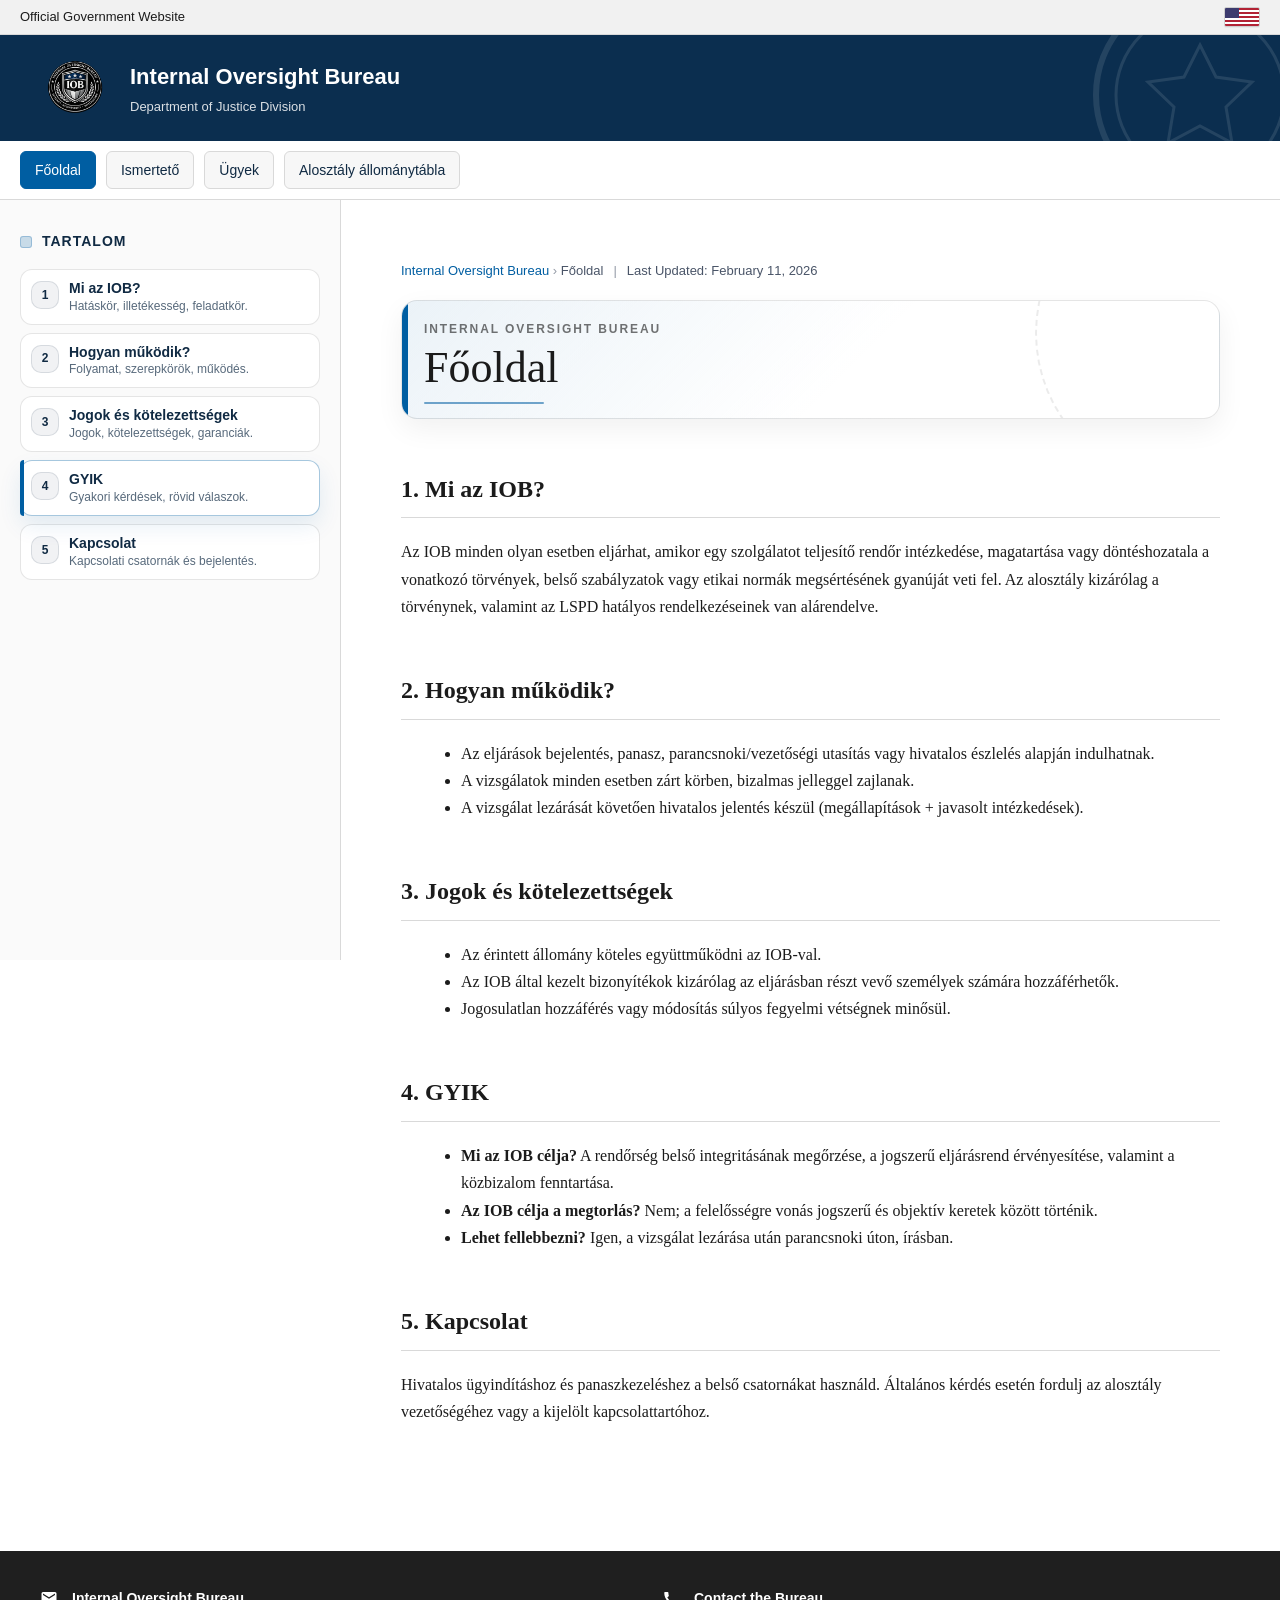
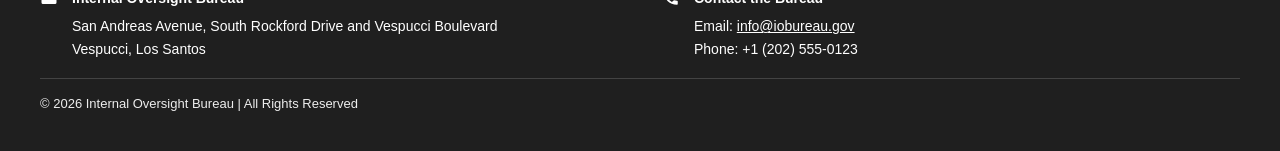
==== commit db0ce0b8: "Add files via upload" ====
--- a/index.html
+++ b/index.html
@@ -1772,6 +1772,191 @@
   font-size: 16px;
   letter-spacing: .08em;
   text-transform: uppercase;
+}
+
+
+/* =============================== */
+/*  ROSTER REFINEMENTS (SMALL)     */
+/*  Rank badge • Clearance • Motto */
+/* =============================== */
+
+.rank-badge{
+  display:inline-block;
+  padding:4px 10px;
+  border-radius:999px;
+  font-size:12px;
+  font-weight:800;
+  letter-spacing:.4px;
+  border:1px solid rgba(0,0,0,.12);
+  background:rgba(16,42,67,.06);
+  white-space:nowrap;
+  vertical-align:middle;
+}
+
+.rank-director{
+  background:rgba(11,46,79,.10);
+  border-color:rgba(11,46,79,.25);
+  color:#0b2e4f;
+}
+
+.rank-deputy{
+  background:rgba(0,94,162,.10);
+  border-color:rgba(0,94,162,.25);
+  color:#005ea2;
+}
+
+.rank-wrap{
+  display:inline-flex;
+  gap:10px;
+  align-items:center;
+}
+
+/* Clearance badge */
+.clearance-badge{
+  display:inline-block;
+  padding:4px 10px;
+  border-radius:999px;
+  font-size:11px;
+  font-weight:800;
+  letter-spacing:.5px;
+  background:#102a43;
+  color:#ffffff;
+  white-space:nowrap;
+}
+
+/* Bio highlight (all profiles) */
+.profile-bio{
+  margin-top:14px !important;
+  padding:14px 16px !important;
+  border-left:4px solid rgba(0,94,162,.55) !important;
+  background:rgba(0,94,162,.05) !important;
+  color:#102a43 !important;
+  font-size:14px !important;
+  line-height:1.6 !important;
+  border-top:none !important;
+}
+
+/* Motto highlight (inside bio) */
+.profile-motto{
+  font-style:italic;
+  font-size:15px;
+}
+
+/* Fix: if motto sits inside highlighted bio, avoid double bars */
+.profile-bio .profile-motto{
+  margin: 0 !important;
+  padding: 0 !important;
+  border-left: none !important;
+  background: transparent !important;
+  color: inherit !important;
+}
+
+
+
+
+/* =============================== */
+/*     SIDEBAR TOC (ALT / CLEAN)   */
+/* =============================== */
+.sidebar h3{
+  margin-top:0;
+  display:flex;
+  align-items:center;
+  gap:10px;
+}
+.sidebar h3::before{
+  content:"";
+  width:10px;
+  height:10px;
+  border-radius:3px;
+  background: rgba(0,94,162,.20);
+  border: 1px solid rgba(0,94,162,.25);
+}
+
+.sidebar .toc{
+  margin-top: 12px;
+  display:flex;
+  flex-direction:column;
+  gap: 8px;
+}
+
+.sidebar .toc a.toc-link{
+  display:flex;
+  align-items:flex-start;
+  gap: 10px;
+  padding: 10px 10px;
+  border-radius: 12px;
+  border: 1px solid rgba(0,0,0,.10);
+  background: #ffffff;
+  text-decoration:none;
+  transition: transform .12s ease, box-shadow .12s ease, border-color .12s ease;
+}
+
+.sidebar .toc a.toc-link:hover{
+  transform: translateY(-1px);
+  box-shadow: 0 8px 20px rgba(0,0,0,.08);
+  border-color: rgba(0,94,162,.25);
+}
+
+.sidebar .toc a.toc-link.is-active{
+  border-color: rgba(0,94,162,.35);
+  box-shadow: 0 10px 22px rgba(0,94,162,.10);
+  position: relative;
+}
+
+.sidebar .toc a.toc-link.is-active::before{
+  content:"";
+  position:absolute;
+  left:-1px;
+  top:-1px;
+  bottom:-1px;
+  width:4px;
+  border-radius: 12px 0 0 12px;
+  background: var(--doj-accent);
+}
+
+.sidebar .toc-num{
+  width: 26px;
+  height: 26px;
+  border-radius: 10px;
+  display:grid;
+  place-items:center;
+  font-size: 12px;
+  font-weight: 900;
+  color: #102a43;
+  background: rgba(16,42,67,.06);
+  border: 1px solid rgba(16,42,67,.12);
+  flex: 0 0 26px;
+  margin-top: 1px;
+}
+
+.sidebar .toc-text{
+  display:flex;
+  flex-direction:column;
+  gap: 2px;
+  min-width: 0;
+}
+
+.sidebar .toc-label{
+  font-size: 14px;
+  font-weight: 900;
+  color:#102a43;
+  line-height: 1.2;
+}
+
+.sidebar .toc-sub{
+  font-size: 12px;
+  color: rgba(16,42,67,.70);
+  line-height: 1.25;
+}
+
+
+/* =============================== */
+/*  FIX: ISMERTETŐ SCROLL / STICKY */
+/* =============================== */
+#page-ismerteto .sidebar{
+  height: auto !important;
+  max-height: none !important;
+  overflow: visible !important;
 }
 
 </style>
@@ -1804,11 +1989,13 @@
 <div class="main">
 <div class="sidebar">
 <h3>Tartalom</h3>
-<a href="#info-miert">1. Mi az IOB?</a>
-<a href="#info-mukodes">2. Hogyan működik?</a>
-<a href="#info-jogok">3. Jogok és kötelezettségek</a>
-<a href="#info-gyik">4. GYIK</a>
-<a href="#info-kapcsolat">5. Kapcsolat</a>
+<nav class="toc" aria-label="Tartalomjegyzék">
+<a href="#info-miert" class="toc-link"><span class="toc-num">1</span><span class="toc-text"><span class="toc-label">Mi az IOB?</span><span class="toc-sub">Hatáskör, illetékesség, feladatkör.</span></span></a>
+<a href="#info-mukodes" class="toc-link"><span class="toc-num">2</span><span class="toc-text"><span class="toc-label">Hogyan működik?</span><span class="toc-sub">Folyamat, szerepkörök, működés.</span></span></a>
+<a href="#info-jogok" class="toc-link"><span class="toc-num">3</span><span class="toc-text"><span class="toc-label">Jogok és kötelezettségek</span><span class="toc-sub">Jogok, kötelezettségek, garanciák.</span></span></a>
+<a href="#info-gyik" class="toc-link"><span class="toc-num">4</span><span class="toc-text"><span class="toc-label">GYIK</span><span class="toc-sub">Gyakori kérdések, rövid válaszok.</span></span></a>
+<a href="#info-kapcsolat" class="toc-link"><span class="toc-num">5</span><span class="toc-text"><span class="toc-label">Kapcsolat</span><span class="toc-sub">Kapcsolati csatornák és bejelentés.</span></span></a>
+</nav>
 </div>
 <div class="content">
 <div aria-label="Oldal információ" class="meta">
@@ -1865,16 +2052,18 @@
 </div>
 </div>
 <h3>Tartalom</h3>
-<a href="#hatoskor">I. Hatáskör</a>
-<a href="#eljarasrend">II. Eljárásrend</a>
-<a href="#alapelvek">III. Alapelvek</a>
-<a href="#szervezet">IV. Szervezeti felépítés</a>
-<a href="#vizsgalat">V. Vizsgálati folyamat</a>
-<a href="#fegyelmi">VI. Fegyelmi intézkedések</a>
-<a href="#fellebbezes">VII. Fellebbezés</a>
-<a href="#sablonok">VIII. Dokumentum sablonok</a>
-<a href="#titoktartas">IX. Titoktartás</a>
-<a href="#nyilvanossag">X. Nyilvánosság</a>
+<nav class="toc" aria-label="Ismertető tartalomjegyzék">
+<a href="#hatoskor" class="toc-link"><span class="toc-num">I</span><span class="toc-text"><span class="toc-label">Hatáskör</span><span class="toc-sub">Illetékesség, ügykörök, jogosultságok.</span></span></a>
+<a href="#eljarasrend" class="toc-link"><span class="toc-num">II</span><span class="toc-text"><span class="toc-label">Eljárásrend</span><span class="toc-sub">Indítás, lefolytatás, dokumentálás.</span></span></a>
+<a href="#alapelvek" class="toc-link"><span class="toc-num">III</span><span class="toc-text"><span class="toc-label">Alapelvek</span><span class="toc-sub">Pártatlanság, titoktartás, jogkövetés.</span></span></a>
+<a href="#szervezet" class="toc-link"><span class="toc-num">IV</span><span class="toc-text"><span class="toc-label">Szervezeti felépítés</span><span class="toc-sub">Rangstruktúra és felelősségi körök.</span></span></a>
+<a href="#vizsgalat" class="toc-link"><span class="toc-num">V</span><span class="toc-text"><span class="toc-label">Vizsgálati folyamat</span><span class="toc-sub">Lépések, meghallgatások, zárás.</span></span></a>
+<a href="#fegyelmi" class="toc-link"><span class="toc-num">VI</span><span class="toc-text"><span class="toc-label">Fegyelmi intézkedések</span><span class="toc-sub">Lehetséges intézkedések és javaslatok.</span></span></a>
+<a href="#fellebbezes" class="toc-link"><span class="toc-num">VII</span><span class="toc-text"><span class="toc-label">Fellebbezés</span><span class="toc-sub">Felülvizsgálati rend, parancsnoki út.</span></span></a>
+<a href="#sablonok" class="toc-link"><span class="toc-num">VIII</span><span class="toc-text"><span class="toc-label">Dokumentum sablonok</span><span class="toc-sub">Űrlapok, jegyzőkönyv, jelentés sablonok.</span></span></a>
+<a href="#titoktartas" class="toc-link"><span class="toc-num">IX</span><span class="toc-text"><span class="toc-label">Titoktartás</span><span class="toc-sub">Bizalmas kezelés, összeférhetetlenség.</span></span></a>
+<a href="#nyilvanossag" class="toc-link"><span class="toc-num">X</span><span class="toc-text"><span class="toc-label">Nyilvánosság</span><span class="toc-sub">Kiadás, anonimizálás, kivonatolás.</span></span></a>
+</nav>
 </div>
 <div class="content" id="infoContent">
 <div aria-label="Oldal információ" class="meta">
@@ -2268,22 +2457,22 @@
 <tbody><tr>
 <td><img alt="Justin D. Scully profilkép" class="roster-avatar" src="justin.png"/></td>
 <td class="roster-name"><button class="roster-name-btn" data-person="justin" type="button">Justin D. Scully</button></td>
-<td class="roster-role">Director of Internal Oversight</td>
+<td class="roster-role"><span class="rank-wrap"><span class="rank-badge rank-director">Director</span><span>Director of Internal Oversight</span></span></td>
 <td><span class="dept-iob">IOB</span></td>
 <td><span class="status-active">Active</span></td>
-</tr><tr class="roster-detail" data-person-detail="justin" hidden=""><td colspan="5"><div aria-label="Justin D. Scully profil" class="profile-card" role="region"><div class="profile-top"><img alt="Justin D. Scully portré" class="profile-avatar" src="justin.png"/><div class="profile-meta"><div class="profile-name">Justin D. Scully</div><div class="profile-role">Director of Internal Oversight</div><div class="profile-chips"><span class="chip chip-dept">IOB</span><span class="chip chip-status">Active</span></div></div></div><div class="profile-grid"><div class="profile-field"><div class="profile-label">Rank/Position</div><div class="profile-value">Director of Internal Oversight</div></div><div class="profile-field"><div class="profile-label">Department</div><div class="profile-value">IOB</div></div><div class="profile-field"><div class="profile-label">Status</div><div class="profile-value">Active</div></div><div class="profile-field"><div class="profile-label">Station</div><div class="profile-value">Vespucci Boulevard PD</div></div><div class="profile-field"><div class="profile-label">Phone Number</div><div class="profile-value">—</div></div><div class="profile-field"><div class="profile-label">Date of Birth</div><div class="profile-value">2000-12-29</div></div><div class="profile-field"><div class="profile-label">Nationality</div><div class="profile-value">American</div></div><div class="profile-field"><div class="profile-label">Gender</div><div class="profile-value">Male</div></div><div class="profile-field"><div class="profile-label">Hobby</div><div class="profile-value">Fishing, Soccer, Basketball</div></div></div><div class="profile-bio">A Bureau működésének stratégiai irányítása, vizsgálatok engedélyezése és lezárása, jelentések jóváhagyása.</div></div></td></tr><tr>
+</tr><tr class="roster-detail" data-person-detail="justin" hidden=""><td colspan="5"><div aria-label="Justin D. Scully profil" class="profile-card" role="region"><div class="profile-top"><img alt="Justin D. Scully portré" class="profile-avatar" src="justin.png"/><div class="profile-meta"><div class="profile-name">Justin D. Scully</div><div class="profile-role">Director of Internal Oversight</div><div class="profile-chips"><span class="chip chip-dept">IOB</span><span class="chip chip-status">Active</span></div></div></div><div class="profile-grid"><div class="profile-field"><div class="profile-label">Rank/Position</div><div class="profile-value">Director of Internal Oversight</div></div><div class="profile-field"><div class="profile-label">Department</div><div class="profile-value">IOB</div></div><div class="profile-field"><div class="profile-label">Clearance Level</div><div class="profile-value"><span class="clearance-badge">EXECUTIVE</span></div></div><div class="profile-field"><div class="profile-label">Status</div><div class="profile-value">Active</div></div><div class="profile-field"><div class="profile-label">Station</div><div class="profile-value">Vespucci Boulevard PD</div></div><div class="profile-field"><div class="profile-label">Phone Number</div><div class="profile-value">—</div></div><div class="profile-field"><div class="profile-label">Date of Birth</div><div class="profile-value">2000-12-29</div></div><div class="profile-field"><div class="profile-label">Nationality</div><div class="profile-value">American</div></div><div class="profile-field"><div class="profile-label">Gender</div><div class="profile-value">Male</div></div><div class="profile-field"><div class="profile-label">Hobby</div><div class="profile-value">Fishing, Soccer, Basketball</div></div></div><div class="profile-bio">A Bureau működésének stratégiai irányítása, vizsgálatok engedélyezése és lezárása, jelentések jóváhagyása.</div></div></td></tr><tr>
 <td><img alt="Jacob D. Scully profilkép" class="roster-avatar" src="jacob.png"/></td>
 <td class="roster-name"><button class="roster-name-btn" data-person="jacob" type="button">Jacob D. Scully</button></td>
-<td class="roster-role">Director of Internal Oversight</td>
+<td class="roster-role"><span class="rank-wrap"><span class="rank-badge rank-director">Director</span><span>Director of Internal Oversight</span></span></td>
 <td><span class="dept-iob">IOB</span></td>
 <td><span class="status-active">Active</span></td>
-</tr><tr class="roster-detail" data-person-detail="jacob" hidden=""><td colspan="5"><div aria-label="Jacob D. Scully profil" class="profile-card" role="region"><div class="profile-top"><img alt="Jacob D. Scully portré" class="profile-avatar" src="jacob.png"/><div class="profile-meta"><div class="profile-name">Jacob D. Scully</div><div class="profile-role">Director of Internal Oversight</div><div class="profile-chips"><span class="chip chip-dept">IOB</span><span class="chip chip-status">Active</span></div></div></div><div class="profile-grid"><div class="profile-field"><div class="profile-label">Rank/Position</div><div class="profile-value">Director of Internal Oversight</div></div><div class="profile-field"><div class="profile-label">Department</div><div class="profile-value">IOB</div></div><div class="profile-field"><div class="profile-label">Status</div><div class="profile-value">Active</div></div><div class="profile-field"><div class="profile-label">Station</div><div class="profile-value">Vespucci Boulevard PD</div></div><div class="profile-field"><div class="profile-label">Phone Number</div><div class="profile-value">—</div></div><div class="profile-field"><div class="profile-label">Date of Birth</div><div class="profile-value">2000-12-29</div></div><div class="profile-field"><div class="profile-label">Nationality</div><div class="profile-value">American</div></div><div class="profile-field"><div class="profile-label">Gender</div><div class="profile-value">Male</div></div><div class="profile-field"><div class="profile-label">Hobby</div><div class="profile-value">Weightlifting, Cooking, Philosophy</div></div></div><div class="profile-bio">„Az éj sötétje nem rejti el a bűnt, csak mélyíti.”</div></div></td></tr><tr>
+</tr><tr class="roster-detail" data-person-detail="jacob" hidden=""><td colspan="5"><div aria-label="Jacob D. Scully profil" class="profile-card" role="region"><div class="profile-top"><img alt="Jacob D. Scully portré" class="profile-avatar" src="jacob.png"/><div class="profile-meta"><div class="profile-name">Jacob D. Scully</div><div class="profile-role">Director of Internal Oversight</div><div class="profile-chips"><span class="chip chip-dept">IOB</span><span class="chip chip-status">Active</span></div></div></div><div class="profile-grid"><div class="profile-field"><div class="profile-label">Rank/Position</div><div class="profile-value">Director of Internal Oversight</div></div><div class="profile-field"><div class="profile-label">Department</div><div class="profile-value">IOB</div></div><div class="profile-field"><div class="profile-label">Clearance Level</div><div class="profile-value"><span class="clearance-badge">EXECUTIVE</span></div></div><div class="profile-field"><div class="profile-label">Status</div><div class="profile-value">Active</div></div><div class="profile-field"><div class="profile-label">Station</div><div class="profile-value">Vespucci Boulevard PD</div></div><div class="profile-field"><div class="profile-label">Phone Number</div><div class="profile-value">—</div></div><div class="profile-field"><div class="profile-label">Date of Birth</div><div class="profile-value">2000-12-29</div></div><div class="profile-field"><div class="profile-label">Nationality</div><div class="profile-value">American</div></div><div class="profile-field"><div class="profile-label">Gender</div><div class="profile-value">Male</div></div><div class="profile-field"><div class="profile-label">Hobby</div><div class="profile-value">Weightlifting, Cooking, Philosophy</div></div></div><div class="profile-bio"><div class="profile-motto">„Az éj sötétje nem rejti el a bűnt, csak mélyíti.”</div></div></div></td></tr><tr>
 <td><img alt="Bailey Rae Brady profilkép" class="roster-avatar" src="rae.png"/></td>
 <td class="roster-name"><button class="roster-name-btn" data-person="rae" type="button">Bailey Rae Brady</button></td>
-<td class="roster-role">Deputy Director</td>
+<td class="roster-role"><span class="rank-wrap"><span class="rank-badge rank-deputy">Deputy</span><span>Deputy Director</span></span></td>
 <td><span class="dept-iob">IOB</span></td>
 <td><span class="status-active">Active</span></td>
-</tr><tr class="roster-detail" data-person-detail="rae" hidden=""><td colspan="5"><div aria-label="Bailey Rae Brady profil" class="profile-card" role="region"><div class="profile-top"><img alt="Bailey Rae Brady portré" class="profile-avatar" src="rae.png"/><div class="profile-meta"><div class="profile-name">Bailey Rae Brady</div><div class="profile-role">Deputy Director</div><div class="profile-chips"><span class="chip chip-dept">IOB</span><span class="chip chip-status">Active</span></div></div></div><div class="profile-grid"><div class="profile-field"><div class="profile-label">Rank/Position</div><div class="profile-value">Deputy Director</div></div><div class="profile-field"><div class="profile-label">Department</div><div class="profile-value">IOB</div></div><div class="profile-field"><div class="profile-label">Status</div><div class="profile-value">Active</div></div><div class="profile-field"><div class="profile-label">Station</div><div class="profile-value">Vespucci Boulevard PD</div></div><div class="profile-field"><div class="profile-label">Phone Number</div><div class="profile-value">—</div></div><div class="profile-field"><div class="profile-label">Date of Birth</div><div class="profile-value">1990-09-19</div></div><div class="profile-field"><div class="profile-label">Nationality</div><div class="profile-value">American</div></div><div class="profile-field"><div class="profile-label">Gender</div><div class="profile-value">Female</div></div><div class="profile-field"><div class="profile-label">Hobby</div><div class="profile-value">—</div></div></div><div class="profile-bio">Operatív irányítás, aktív ügyek koordinálása, investigatorok munkájának felügyelete.</div></div></td></tr></tbody>
+</tr><tr class="roster-detail" data-person-detail="rae" hidden=""><td colspan="5"><div aria-label="Bailey Rae Brady profil" class="profile-card" role="region"><div class="profile-top"><img alt="Bailey Rae Brady portré" class="profile-avatar" src="rae.png"/><div class="profile-meta"><div class="profile-name">Bailey Rae Brady</div><div class="profile-role">Deputy Director</div><div class="profile-chips"><span class="chip chip-dept">IOB</span><span class="chip chip-status">Active</span></div></div></div><div class="profile-grid"><div class="profile-field"><div class="profile-label">Rank/Position</div><div class="profile-value">Deputy Director</div></div><div class="profile-field"><div class="profile-label">Department</div><div class="profile-value">IOB</div></div><div class="profile-field"><div class="profile-label">Clearance Level</div><div class="profile-value"><span class="clearance-badge">DIRECTORIAL</span></div></div><div class="profile-field"><div class="profile-label">Status</div><div class="profile-value">Active</div></div><div class="profile-field"><div class="profile-label">Station</div><div class="profile-value">Vespucci Boulevard PD</div></div><div class="profile-field"><div class="profile-label">Phone Number</div><div class="profile-value">—</div></div><div class="profile-field"><div class="profile-label">Date of Birth</div><div class="profile-value">1990-09-19</div></div><div class="profile-field"><div class="profile-label">Nationality</div><div class="profile-value">American</div></div><div class="profile-field"><div class="profile-label">Gender</div><div class="profile-value">Female</div></div><div class="profile-field"><div class="profile-label">Hobby</div><div class="profile-value">—</div></div></div><div class="profile-bio">Operatív irányítás, aktív ügyek koordinálása, investigatorok munkájának felügyelete.</div></div></td></tr></tbody>
 </table>
 </div>
 </div>
@@ -3063,6 +3252,85 @@
     }catch(e){}
   }
   window.addEventListener("load", updateHomeStats);
+
+
+
+
+/* =============================== */
+/*   TOC ACTIVE (ALT / CLEAN)      */
+/* =============================== */
+(function(){
+  const toc = document.querySelector('#page-home .sidebar .toc');
+  if(!toc) return;
+
+  const links = Array.from(toc.querySelectorAll('a.toc-link'));
+  const map = new Map();
+  links.forEach(a => {
+    const h = (a.getAttribute('href') || '').trim();
+    if(h.startsWith('#')) map.set(h.slice(1), a);
+  });
+
+  const setActive = (id) => {
+    links.forEach(a => a.classList.remove('is-active'));
+    const a = map.get(id);
+    if(a) a.classList.add('is-active');
+  };
+
+  const targets = Array.from(map.keys()).map(id => document.getElementById(id)).filter(Boolean);
+
+  const obs = new IntersectionObserver((entries) => {
+    const vis = entries.filter(e => e.isIntersecting).sort((a,b)=>b.intersectionRatio-a.intersectionRatio);
+    if(vis[0]) setActive(vis[0].target.id);
+  }, { threshold:[0.25,0.5,0.65], rootMargin:"-20% 0px -65% 0px" });
+
+  targets.forEach(t => obs.observe(t));
+  if(targets[0]) setActive(targets[0].id);
+
+  links.forEach(a => a.addEventListener('click', () => {
+    const h = a.getAttribute('href');
+    if(h && h.startsWith('#')) setActive(h.slice(1));
+  }));
+})();
+
+
+
+/* =============================== */
+/*   TOC ACTIVE (ALT / CLEAN)      */
+/*   Ismertető                     */
+/* =============================== */
+(function(){
+  const toc = document.querySelector('#page-ismerteto .sidebar .toc');
+  if(!toc) return;
+
+  const links = Array.from(toc.querySelectorAll('a.toc-link'));
+  const map = new Map();
+  links.forEach(a => {
+    const h = (a.getAttribute('href') || '').trim();
+    if(h.startsWith('#')) map.set(h.slice(1), a);
+  });
+
+  const setActive = (id) => {
+    links.forEach(a => a.classList.remove('is-active'));
+    const a = map.get(id);
+    if(a) a.classList.add('is-active');
+  };
+
+  const targets = Array.from(map.keys()).map(id => document.getElementById(id)).filter(Boolean);
+
+  const obs = new IntersectionObserver((entries) => {
+    const vis = entries.filter(e => e.isIntersecting).sort((a,b)=>b.intersectionRatio-a.intersectionRatio);
+    if(vis[0]) setActive(vis[0].target.id);
+  }, { threshold:[0.25,0.5,0.65], rootMargin:"-20% 0px -65% 0px" });
+
+  targets.forEach(t => obs.observe(t));
+  if(targets[0]) setActive(targets[0].id);
+
+  links.forEach(a => a.addEventListener('click', () => {
+    const h = a.getAttribute('href');
+    if(h && h.startsWith('#')) setActive(h.slice(1));
+  }));
+})();
+
 </script>
 
   <!-- === KIVONAT MODAL (Public Summary) === -->
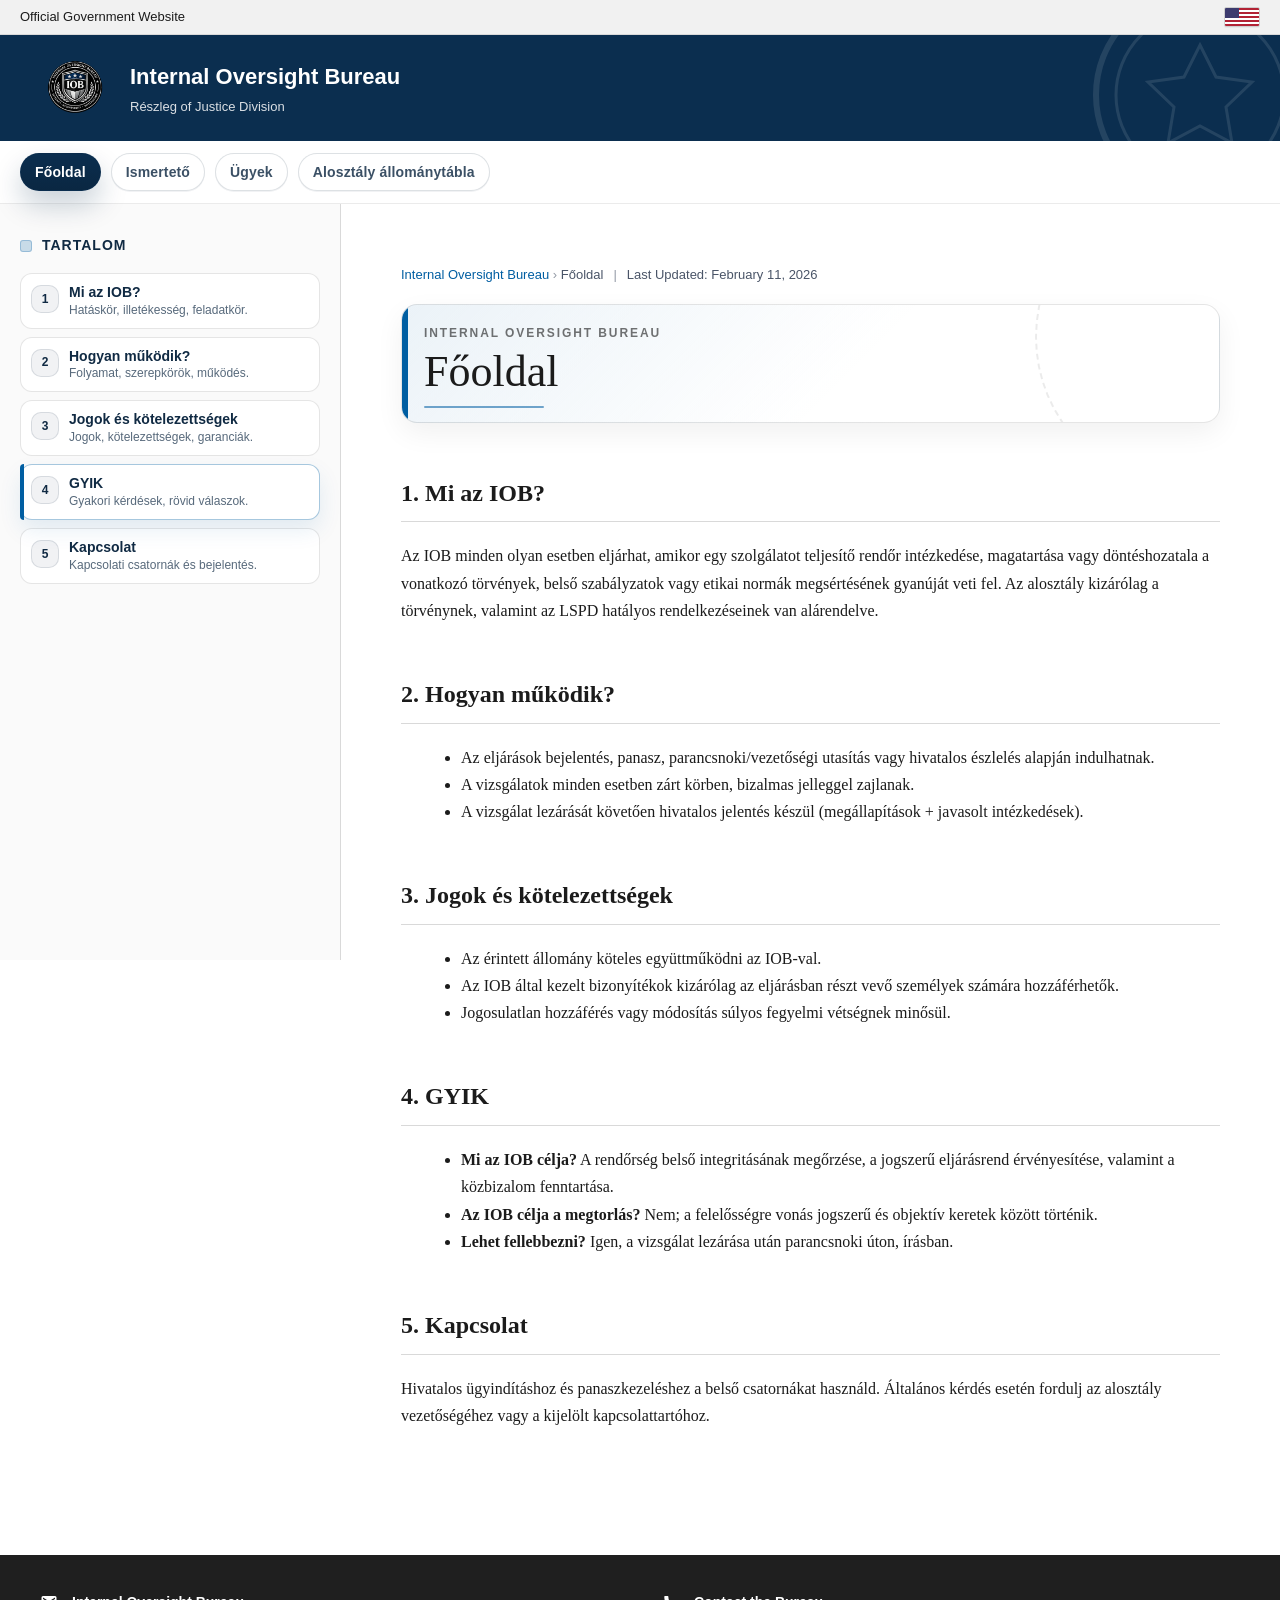
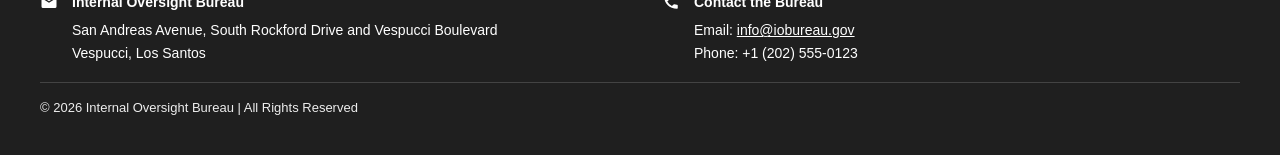
==== commit e326f416: "Add files via upload" ====
--- a/index.html
+++ b/index.html
@@ -1957,6 +1957,225 @@
   height: auto !important;
   max-height: none !important;
   overflow: visible !important;
+}
+
+
+/* =============================== */
+/*   ÁLLOMÁNYTÁBLA – FINOMÍTÁS     */
+/*   (ne legyen "a semmiben")      */
+/* =============================== */
+
+.roster-table{
+  border-collapse: separate;
+  border-spacing: 0 14px; /* kártyás sorok közti tér */
+}
+
+.roster-table thead th{
+  background: #f6f8fb;
+  border-bottom: 1px solid rgba(0,0,0,.10);
+  padding: 14px 16px;
+}
+
+.roster-table tbody tr{
+  background: #ffffff;
+  box-shadow: 0 10px 24px rgba(16,42,67,.08);
+  outline: 1px solid rgba(0,0,0,.06);
+}
+
+.roster-table tbody tr:hover{
+  outline-color: rgba(0,94,162,.25);
+  box-shadow: 0 12px 28px rgba(0,94,162,.12);
+}
+
+.roster-table tbody td{
+  padding: 16px 16px;
+  vertical-align: middle;
+  border-bottom: none !important; /* a kártyás soroknál nem kell az alsó vonal */
+}
+
+.roster-table tbody td:first-child{
+  border-radius: 14px 0 0 14px;
+  position: relative;
+}
+
+.roster-table tbody td:last-child{
+  border-radius: 0 14px 14px 0;
+}
+
+/* Bal oldali nagyon finom akcent csík a soron */
+.roster-table tbody td:first-child::before{
+  content:"";
+  position:absolute;
+  left:0;
+  top:10px;
+  bottom:10px;
+  width:4px;
+  border-radius: 14px;
+  background: rgba(0,94,162,.18);
+}
+
+/* Név picit erősebb, hogy ne "lebegjen" */
+.roster-table td.roster-name{
+  font-weight: 900;
+}
+
+.roster-table td.roster-role{
+  color: rgba(16,42,67,.86);
+}
+
+/* Kis "meta" érzés a részleg + státusz oszlopoknak */
+.roster-table td.roster-dept,
+.roster-table td.roster-status{
+  font-family: Arial, sans-serif;
+  font-weight: 800;
+  letter-spacing: .02em;
+}
+
+
+/* =============================== */
+/*  ROSTER – CLEAN CELL CONTAINERS */
+/*  (nincs extra szöveg, nincs csúszás) */
+/* =============================== */
+
+/* keep card-row feel but structure content */
+.roster-table{
+  border-collapse: separate;
+  border-spacing: 0 14px;
+}
+
+/* neutral cell alignment */
+.roster-table tbody td{
+  padding: 16px 16px;
+  vertical-align: middle;
+}
+
+/* Name cell: subtle container */
+.roster-table td.roster-name{
+  font-weight: 900;
+}
+.roster-table td.roster-name > span,
+.roster-table td.roster-name > strong,
+.roster-table td.roster-name{
+  line-height: 1.25;
+}
+
+/* Role cell: compact pill group, wrap safely */
+.roster-table td.roster-role .rank-wrap{
+  display: inline-flex;
+  align-items: center;
+  gap: 10px;
+  padding: 8px 10px;
+  border-radius: 999px;
+  background: rgba(16,42,67,.035);
+  border: 1px solid rgba(16,42,67,.10);
+  max-width: 100%;
+  white-space: normal;
+}
+.roster-table td.roster-role .rank-wrap span:last-child{
+  color: rgba(16,42,67,.86);
+  font-size: 14px;
+}
+
+/* Department + Status as small centered chips, without changing table layout */
+.roster-table td.roster-dept .dept-chip,
+.roster-table td.roster-status .status-chip{
+  display:inline-flex;
+  align-items:center;
+  gap:8px;
+  padding: 7px 10px;
+  border-radius: 999px;
+  border: 1px solid rgba(0,0,0,.10);
+  background:#fff;
+  font-family: Arial, sans-serif;
+  font-weight: 800;
+  font-size: 13px;
+  letter-spacing: .01em;
+}
+.roster-table td.roster-dept .dept-chip::before{
+  content:"";
+  width: 8px;
+  height: 8px;
+  border-radius: 99px;
+  background: rgba(0,94,162,.28);
+}
+.roster-table td.roster-status .status-chip::before{
+  content:"";
+  width: 8px;
+  height: 8px;
+  border-radius: 99px;
+  background: rgba(46,125,50,.40);
+}
+
+/* Ensure chips don't force cell shrink */
+.roster-table td.roster-dept,
+.roster-table td.roster-status{
+  white-space: nowrap;
+}
+
+/* Responsive: allow chips to wrap nicely */
+@media(max-width: 1000px){
+  .roster-table td.roster-dept,
+  .roster-table td.roster-status{
+    white-space: normal;
+  }
+}
+
+
+/* =============================== */
+/*     TOP NAV – BUTTON REDESIGN   */
+/*   (gomb marad, csak szebb)      */
+/* =============================== */
+
+.topnav{
+  background: #ffffff;
+  border-bottom: 1px solid rgba(0,0,0,.08);
+}
+
+.topnav-inner{
+  padding: 12px 20px;
+  gap: 10px;
+}
+
+.navbtn{
+  border: 1px solid rgba(16,42,67,.14) !important;
+  background: #ffffff !important;
+  color: rgba(16,42,67,.82) !important;
+  padding: 10px 14px !important;
+  border-radius: 999px !important;
+  font-size: 14px !important;
+  font-weight: 800 !important;
+  letter-spacing: .01em !important;
+  box-shadow: 0 1px 0 rgba(16,42,67,.06);
+  transition: transform .12s ease, box-shadow .12s ease, border-color .12s ease, background .12s ease, color .12s ease;
+}
+
+.navbtn:hover{
+  border-color: rgba(0,94,162,.30) !important;
+  background: rgba(0,94,162,.05) !important;
+  color: #005ea2 !important;
+  transform: translateY(-1px);
+  box-shadow: 0 10px 22px rgba(0,0,0,.08);
+}
+
+.navbtn.active{
+  background: linear-gradient(180deg, #0b2e4f 0%, #0a2742 100%) !important;
+  border-color: rgba(11,46,79,.75) !important;
+  color: #ffffff !important;
+  box-shadow: 0 14px 28px rgba(11,46,79,.22);
+}
+
+.navbtn:focus{
+  outline: none;
+}
+
+.navbtn:focus-visible{
+  box-shadow: 0 0 0 4px rgba(0,94,162,.18), 0 14px 28px rgba(11,46,79,.18);
+}
+
+/* Mobile: make sure buttons wrap nicely */
+@media(max-width: 640px){
+  .topnav-inner{ gap: 8px; }
+  .navbtn{ padding: 9px 12px !important; font-size: 13px !important; }
 }
 
 </style>
@@ -1973,7 +2192,7 @@
 <img alt="IOB Logo" src="iob-logo.png"/>
 <div class="header-text">
 <strong>Internal Oversight Bureau</strong>
-<span>Department of Justice Division</span>
+<span>Részleg of Justice Division</span>
 </div>
 </div>
 </div>
@@ -2137,7 +2356,7 @@
 <li><strong>Szakmaiság</strong> – az eljárások dokumentált, ellenőrizhető módon zajlanak</li>
 </ul>
 <h2 id="szervezet">IV. Szervezeti felépítés és rangstruktúra</h2>
-<h3>1. Director of Internal Oversight</h3>
+<h3>1. Belső ellenőrzés igazgatója</h3>
 <p>Az Internal Oversight Bureau vezetője. Feladatköre:</p>
 <ul>
 <li>az IOB teljes működésének felügyelete</li>
@@ -2145,7 +2364,7 @@
 <li>jelentések jóváhagyása és továbbítása a parancsnokság/vezetőség felé</li>
 <li>fegyelmi intézkedésekre vonatkozó javaslatok megtétele</li>
 </ul>
-<h3>2. Deputy Director</h3>
+<h3>2. Igazgatóhelyettes</h3>
 <p>A Director helyettese, operatív vezető. Feladatköre:</p>
 <ul>
 <li>aktív vizsgálatok koordinálása</li>
@@ -2288,7 +2507,7 @@
 <li>Megállapítások:</li>
 <li>Értékelés:</li>
 <li>Ajánlott intézkedés:</li>
-<li>Jóváhagyta: Director / Deputy Director</li>
+<li>Jóváhagyta: Director / Igazgatóhelyettes</li>
 <li>Dátum:</li>
 </ul>
 <h2 id="titoktartas">IX. Titoktartási és magatartási szabályok</h2>
@@ -2430,7 +2649,7 @@
 <div class="main">
 <div class="content">
 <div class="bureau-hero" aria-label="Alosztály állománytábla fejléc">
-  <div class="hero-kicker">Internal Oversight Bureau • Personnel Registry</div>
+  <div class="hero-kicker">Internal Oversight Bureau • Személyzeti nyilvántartás</div>
   <h1 class="hero-title">Alosztály állománytábla</h1>
   <p class="hero-sub">
     Operatív állomány és vezetői struktúra – kattints a névre a részletes profilkártyához.
@@ -2457,22 +2676,22 @@
 <tbody><tr>
 <td><img alt="Justin D. Scully profilkép" class="roster-avatar" src="justin.png"/></td>
 <td class="roster-name"><button class="roster-name-btn" data-person="justin" type="button">Justin D. Scully</button></td>
-<td class="roster-role"><span class="rank-wrap"><span class="rank-badge rank-director">Director</span><span>Director of Internal Oversight</span></span></td>
+<td class="roster-role"><span class="rank-wrap"><span class="rank-badge rank-director">Igazgató</span></span></td>
 <td><span class="dept-iob">IOB</span></td>
-<td><span class="status-active">Active</span></td>
-</tr><tr class="roster-detail" data-person-detail="justin" hidden=""><td colspan="5"><div aria-label="Justin D. Scully profil" class="profile-card" role="region"><div class="profile-top"><img alt="Justin D. Scully portré" class="profile-avatar" src="justin.png"/><div class="profile-meta"><div class="profile-name">Justin D. Scully</div><div class="profile-role">Director of Internal Oversight</div><div class="profile-chips"><span class="chip chip-dept">IOB</span><span class="chip chip-status">Active</span></div></div></div><div class="profile-grid"><div class="profile-field"><div class="profile-label">Rank/Position</div><div class="profile-value">Director of Internal Oversight</div></div><div class="profile-field"><div class="profile-label">Department</div><div class="profile-value">IOB</div></div><div class="profile-field"><div class="profile-label">Clearance Level</div><div class="profile-value"><span class="clearance-badge">EXECUTIVE</span></div></div><div class="profile-field"><div class="profile-label">Status</div><div class="profile-value">Active</div></div><div class="profile-field"><div class="profile-label">Station</div><div class="profile-value">Vespucci Boulevard PD</div></div><div class="profile-field"><div class="profile-label">Phone Number</div><div class="profile-value">—</div></div><div class="profile-field"><div class="profile-label">Date of Birth</div><div class="profile-value">2000-12-29</div></div><div class="profile-field"><div class="profile-label">Nationality</div><div class="profile-value">American</div></div><div class="profile-field"><div class="profile-label">Gender</div><div class="profile-value">Male</div></div><div class="profile-field"><div class="profile-label">Hobby</div><div class="profile-value">Fishing, Soccer, Basketball</div></div></div><div class="profile-bio">A Bureau működésének stratégiai irányítása, vizsgálatok engedélyezése és lezárása, jelentések jóváhagyása.</div></div></td></tr><tr>
+<td><span class="status-active">Aktív</span></td>
+</tr><tr class="roster-detail" data-person-detail="justin" hidden=""><td colspan="5"><div aria-label="Justin D. Scully profil" class="profile-card" role="region"><div class="profile-top"><img alt="Justin D. Scully portré" class="profile-avatar" src="justin.png"/><div class="profile-meta"><div class="profile-name">Justin D. Scully</div><div class="profile-role">Belső ellenőrzés igazgatója</div><div class="profile-chips"><span class="chip chip-dept">IOB</span><span class="chip chip-status">Aktív</span></div></div></div><div class="profile-grid"><div class="profile-field"><div class="profile-label">Beosztás</div><div class="profile-value">Belső ellenőrzés igazgatója</div></div><div class="profile-field"><div class="profile-label">Részleg</div><div class="profile-value">IOB</div></div><div class="profile-field"><div class="profile-label">Hozzáférési szint</div><div class="profile-value"><span class="clearance-badge">VEZETŐI</span></div></div><div class="profile-field"><div class="profile-label">Status</div><div class="profile-value">Aktív</div></div><div class="profile-field"><div class="profile-label">Station</div><div class="profile-value">Vespucci Boulevard PD</div></div><div class="profile-field"><div class="profile-label">Telefonszám</div><div class="profile-value">—</div></div><div class="profile-field"><div class="profile-label">Születési dátum</div><div class="profile-value">2000-12-29</div></div><div class="profile-field"><div class="profile-label">Állampolgárság</div><div class="profile-value">Amerikai</div></div><div class="profile-field"><div class="profile-label">Nem</div><div class="profile-value">Férfi</div></div><div class="profile-field"><div class="profile-label">Hobbi</div><div class="profile-value">Horgászat, Foci, Kosárlabda</div></div></div><div class="profile-bio">A Bureau működésének stratégiai irányítása, vizsgálatok engedélyezése és lezárása, jelentések jóváhagyása.</div></div></td></tr><tr>
 <td><img alt="Jacob D. Scully profilkép" class="roster-avatar" src="jacob.png"/></td>
 <td class="roster-name"><button class="roster-name-btn" data-person="jacob" type="button">Jacob D. Scully</button></td>
-<td class="roster-role"><span class="rank-wrap"><span class="rank-badge rank-director">Director</span><span>Director of Internal Oversight</span></span></td>
+<td class="roster-role"><span class="rank-wrap"><span class="rank-badge rank-director">Igazgató</span></span></td>
 <td><span class="dept-iob">IOB</span></td>
-<td><span class="status-active">Active</span></td>
-</tr><tr class="roster-detail" data-person-detail="jacob" hidden=""><td colspan="5"><div aria-label="Jacob D. Scully profil" class="profile-card" role="region"><div class="profile-top"><img alt="Jacob D. Scully portré" class="profile-avatar" src="jacob.png"/><div class="profile-meta"><div class="profile-name">Jacob D. Scully</div><div class="profile-role">Director of Internal Oversight</div><div class="profile-chips"><span class="chip chip-dept">IOB</span><span class="chip chip-status">Active</span></div></div></div><div class="profile-grid"><div class="profile-field"><div class="profile-label">Rank/Position</div><div class="profile-value">Director of Internal Oversight</div></div><div class="profile-field"><div class="profile-label">Department</div><div class="profile-value">IOB</div></div><div class="profile-field"><div class="profile-label">Clearance Level</div><div class="profile-value"><span class="clearance-badge">EXECUTIVE</span></div></div><div class="profile-field"><div class="profile-label">Status</div><div class="profile-value">Active</div></div><div class="profile-field"><div class="profile-label">Station</div><div class="profile-value">Vespucci Boulevard PD</div></div><div class="profile-field"><div class="profile-label">Phone Number</div><div class="profile-value">—</div></div><div class="profile-field"><div class="profile-label">Date of Birth</div><div class="profile-value">2000-12-29</div></div><div class="profile-field"><div class="profile-label">Nationality</div><div class="profile-value">American</div></div><div class="profile-field"><div class="profile-label">Gender</div><div class="profile-value">Male</div></div><div class="profile-field"><div class="profile-label">Hobby</div><div class="profile-value">Weightlifting, Cooking, Philosophy</div></div></div><div class="profile-bio"><div class="profile-motto">„Az éj sötétje nem rejti el a bűnt, csak mélyíti.”</div></div></div></td></tr><tr>
+<td><span class="status-active">Aktív</span></td>
+</tr><tr class="roster-detail" data-person-detail="jacob" hidden=""><td colspan="5"><div aria-label="Jacob D. Scully profil" class="profile-card" role="region"><div class="profile-top"><img alt="Jacob D. Scully portré" class="profile-avatar" src="jacob.png"/><div class="profile-meta"><div class="profile-name">Jacob D. Scully</div><div class="profile-role">Belső ellenőrzés igazgatója</div><div class="profile-chips"><span class="chip chip-dept">IOB</span><span class="chip chip-status">Aktív</span></div></div></div><div class="profile-grid"><div class="profile-field"><div class="profile-label">Beosztás</div><div class="profile-value">Belső ellenőrzés igazgatója</div></div><div class="profile-field"><div class="profile-label">Részleg</div><div class="profile-value">IOB</div></div><div class="profile-field"><div class="profile-label">Hozzáférési szint</div><div class="profile-value"><span class="clearance-badge">VEZETŐI</span></div></div><div class="profile-field"><div class="profile-label">Status</div><div class="profile-value">Aktív</div></div><div class="profile-field"><div class="profile-label">Station</div><div class="profile-value">Vespucci Boulevard PD</div></div><div class="profile-field"><div class="profile-label">Telefonszám</div><div class="profile-value">—</div></div><div class="profile-field"><div class="profile-label">Születési dátum</div><div class="profile-value">2000-12-29</div></div><div class="profile-field"><div class="profile-label">Állampolgárság</div><div class="profile-value">Amerikai</div></div><div class="profile-field"><div class="profile-label">Nem</div><div class="profile-value">Férfi</div></div><div class="profile-field"><div class="profile-label">Hobbi</div><div class="profile-value">Weightlifting, Cooking, Philosophy</div></div></div><div class="profile-bio"><div class="profile-motto">„Az éj sötétje nem rejti el a bűnt, csak mélyíti.”</div></div></div></td></tr><tr>
 <td><img alt="Bailey Rae Brady profilkép" class="roster-avatar" src="rae.png"/></td>
 <td class="roster-name"><button class="roster-name-btn" data-person="rae" type="button">Bailey Rae Brady</button></td>
-<td class="roster-role"><span class="rank-wrap"><span class="rank-badge rank-deputy">Deputy</span><span>Deputy Director</span></span></td>
+<td class="roster-role"><span class="rank-wrap"><span class="rank-badge rank-deputy">Helyettes</span></span></td>
 <td><span class="dept-iob">IOB</span></td>
-<td><span class="status-active">Active</span></td>
-</tr><tr class="roster-detail" data-person-detail="rae" hidden=""><td colspan="5"><div aria-label="Bailey Rae Brady profil" class="profile-card" role="region"><div class="profile-top"><img alt="Bailey Rae Brady portré" class="profile-avatar" src="rae.png"/><div class="profile-meta"><div class="profile-name">Bailey Rae Brady</div><div class="profile-role">Deputy Director</div><div class="profile-chips"><span class="chip chip-dept">IOB</span><span class="chip chip-status">Active</span></div></div></div><div class="profile-grid"><div class="profile-field"><div class="profile-label">Rank/Position</div><div class="profile-value">Deputy Director</div></div><div class="profile-field"><div class="profile-label">Department</div><div class="profile-value">IOB</div></div><div class="profile-field"><div class="profile-label">Clearance Level</div><div class="profile-value"><span class="clearance-badge">DIRECTORIAL</span></div></div><div class="profile-field"><div class="profile-label">Status</div><div class="profile-value">Active</div></div><div class="profile-field"><div class="profile-label">Station</div><div class="profile-value">Vespucci Boulevard PD</div></div><div class="profile-field"><div class="profile-label">Phone Number</div><div class="profile-value">—</div></div><div class="profile-field"><div class="profile-label">Date of Birth</div><div class="profile-value">1990-09-19</div></div><div class="profile-field"><div class="profile-label">Nationality</div><div class="profile-value">American</div></div><div class="profile-field"><div class="profile-label">Gender</div><div class="profile-value">Female</div></div><div class="profile-field"><div class="profile-label">Hobby</div><div class="profile-value">—</div></div></div><div class="profile-bio">Operatív irányítás, aktív ügyek koordinálása, investigatorok munkájának felügyelete.</div></div></td></tr></tbody>
+<td><span class="status-active">Aktív</span></td>
+</tr><tr class="roster-detail" data-person-detail="rae" hidden=""><td colspan="5"><div aria-label="Bailey Rae Brady profil" class="profile-card" role="region"><div class="profile-top"><img alt="Bailey Rae Brady portré" class="profile-avatar" src="rae.png"/><div class="profile-meta"><div class="profile-name">Bailey Rae Brady</div><div class="profile-role">Igazgatóhelyettes</div><div class="profile-chips"><span class="chip chip-dept">IOB</span><span class="chip chip-status">Aktív</span></div></div></div><div class="profile-grid"><div class="profile-field"><div class="profile-label">Beosztás</div><div class="profile-value">Igazgatóhelyettes</div></div><div class="profile-field"><div class="profile-label">Részleg</div><div class="profile-value">IOB</div></div><div class="profile-field"><div class="profile-label">Hozzáférési szint</div><div class="profile-value"><span class="clearance-badge">IGAZGATÓI</span></div></div><div class="profile-field"><div class="profile-label">Status</div><div class="profile-value">Aktív</div></div><div class="profile-field"><div class="profile-label">Station</div><div class="profile-value">Vespucci Boulevard PD</div></div><div class="profile-field"><div class="profile-label">Telefonszám</div><div class="profile-value">—</div></div><div class="profile-field"><div class="profile-label">Születési dátum</div><div class="profile-value">1990-09-19</div></div><div class="profile-field"><div class="profile-label">Állampolgárság</div><div class="profile-value">Amerikai</div></div><div class="profile-field"><div class="profile-label">Nem</div><div class="profile-value">Female</div></div><div class="profile-field"><div class="profile-label">Hobbi</div><div class="profile-value">—</div></div></div><div class="profile-bio">Operatív irányítás, aktív ügyek koordinálása, investigatorok munkájának felügyelete.</div></div></td></tr></tbody>
 </table>
 </div>
 </div>
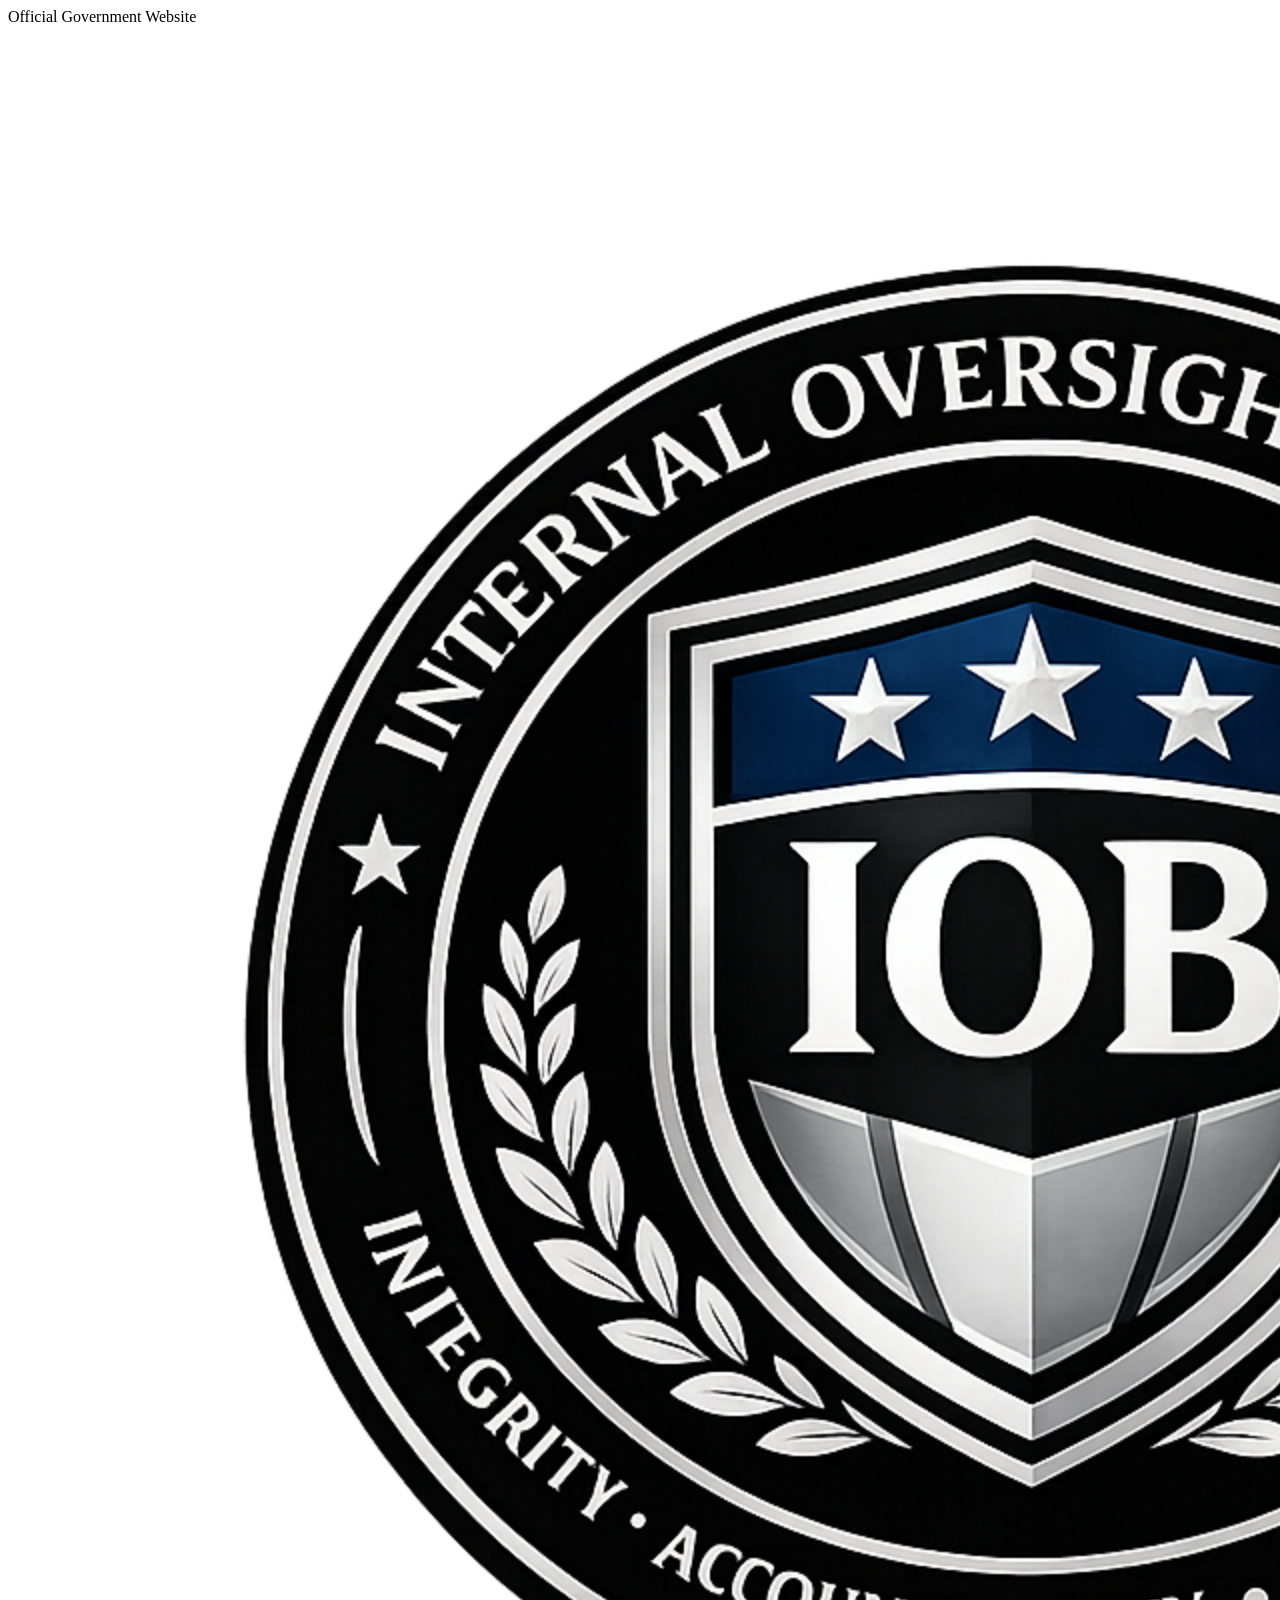
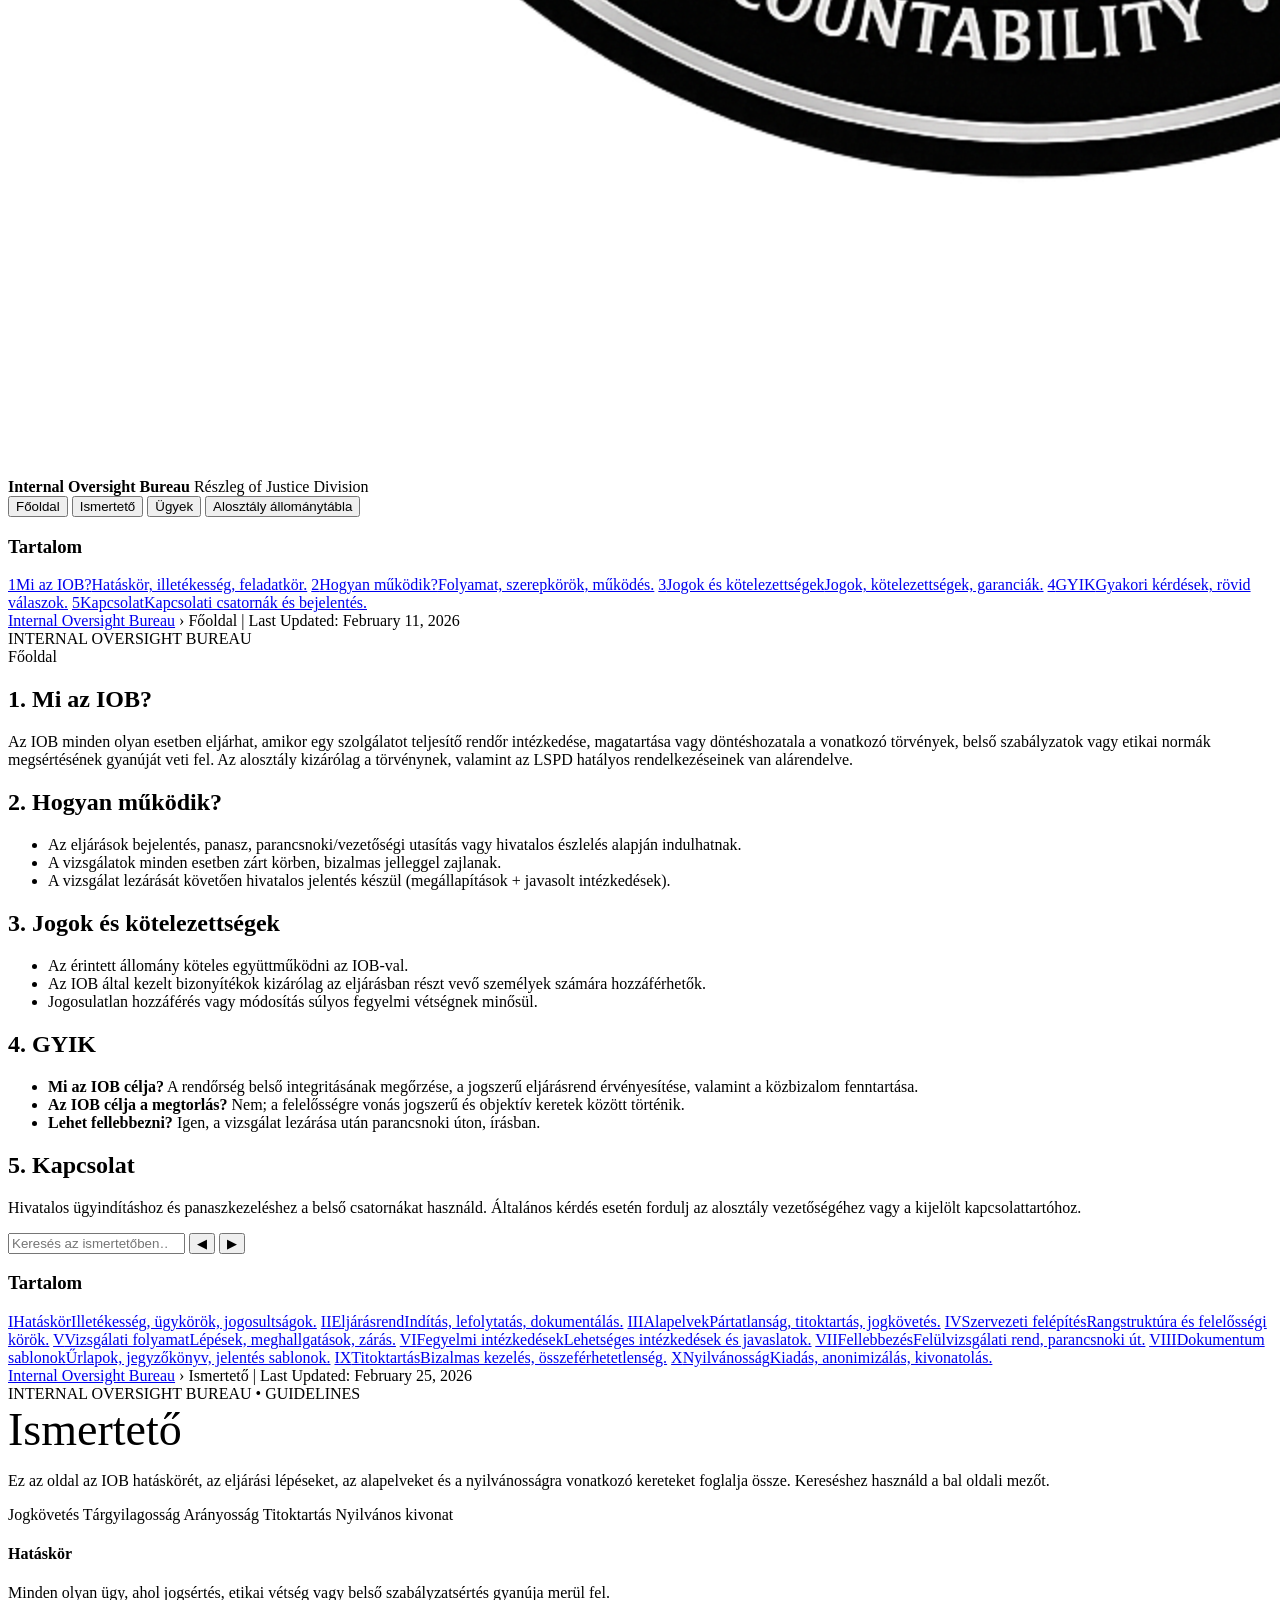
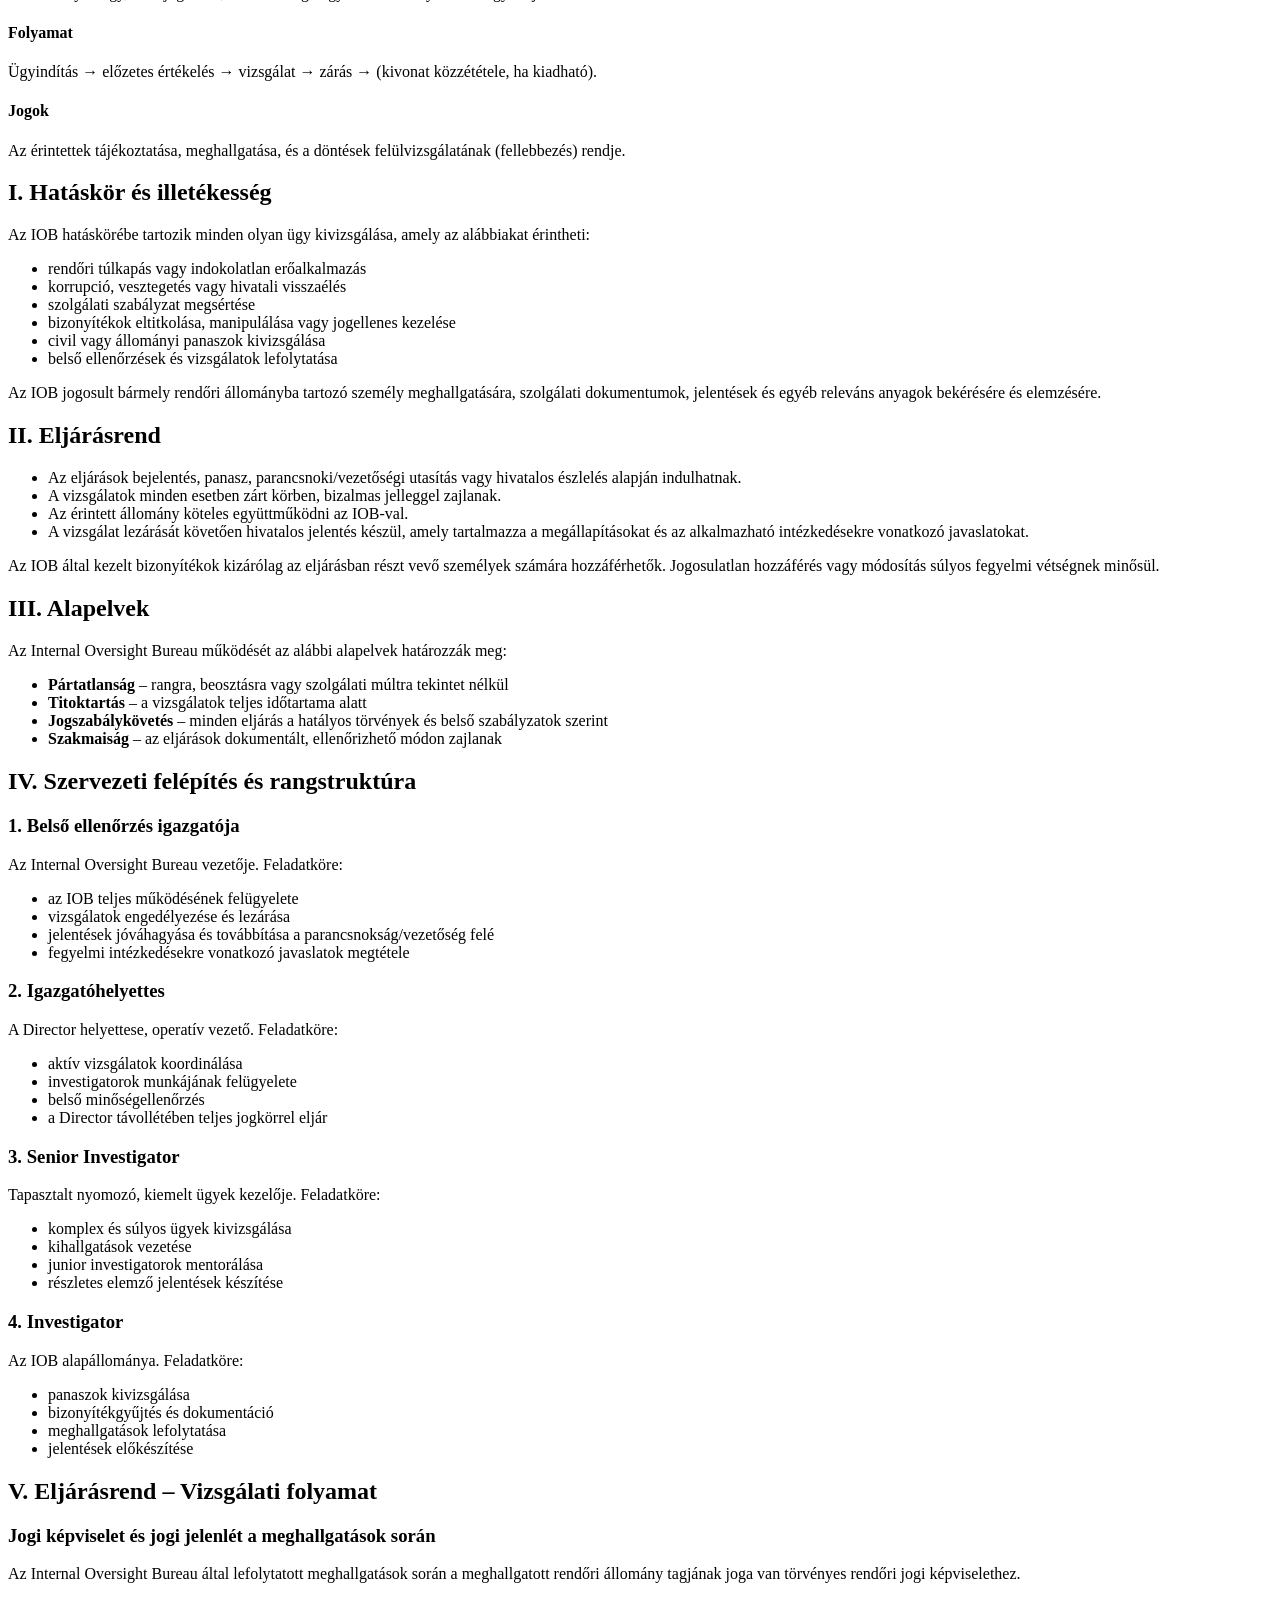
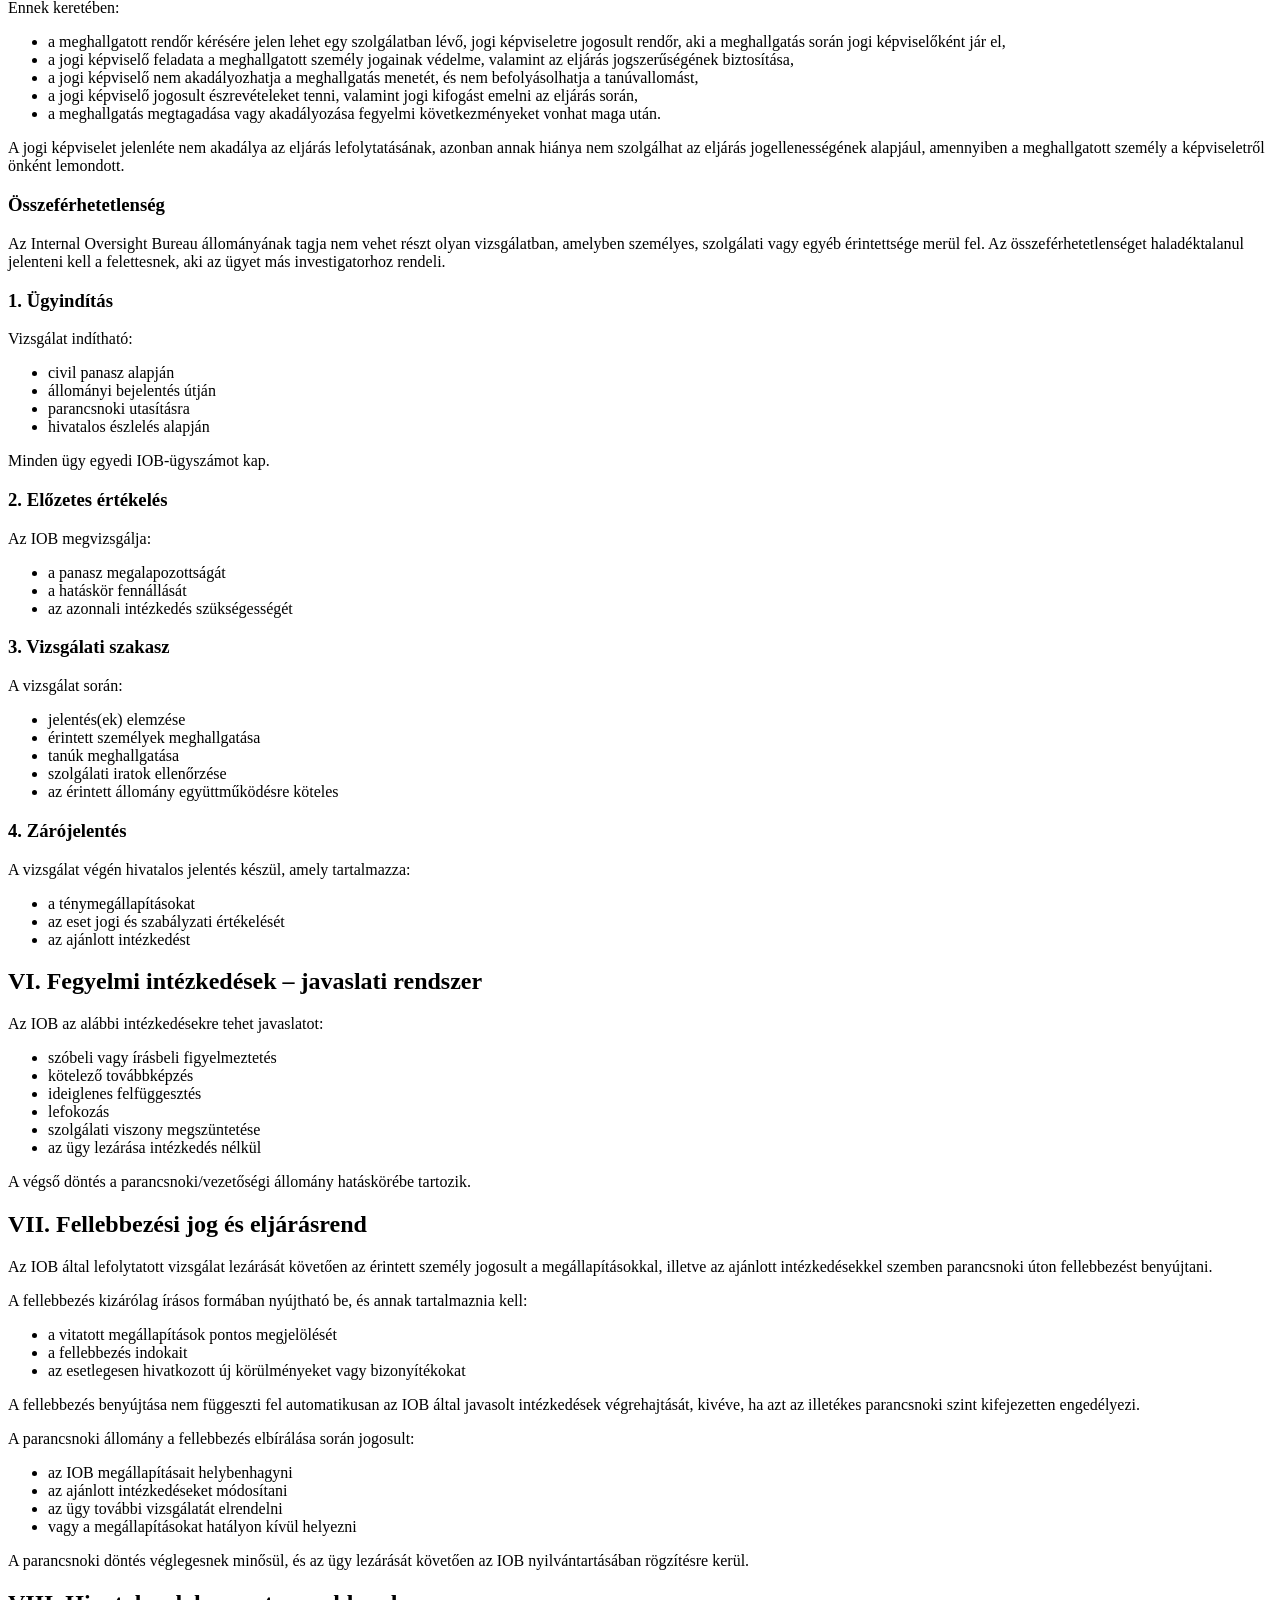
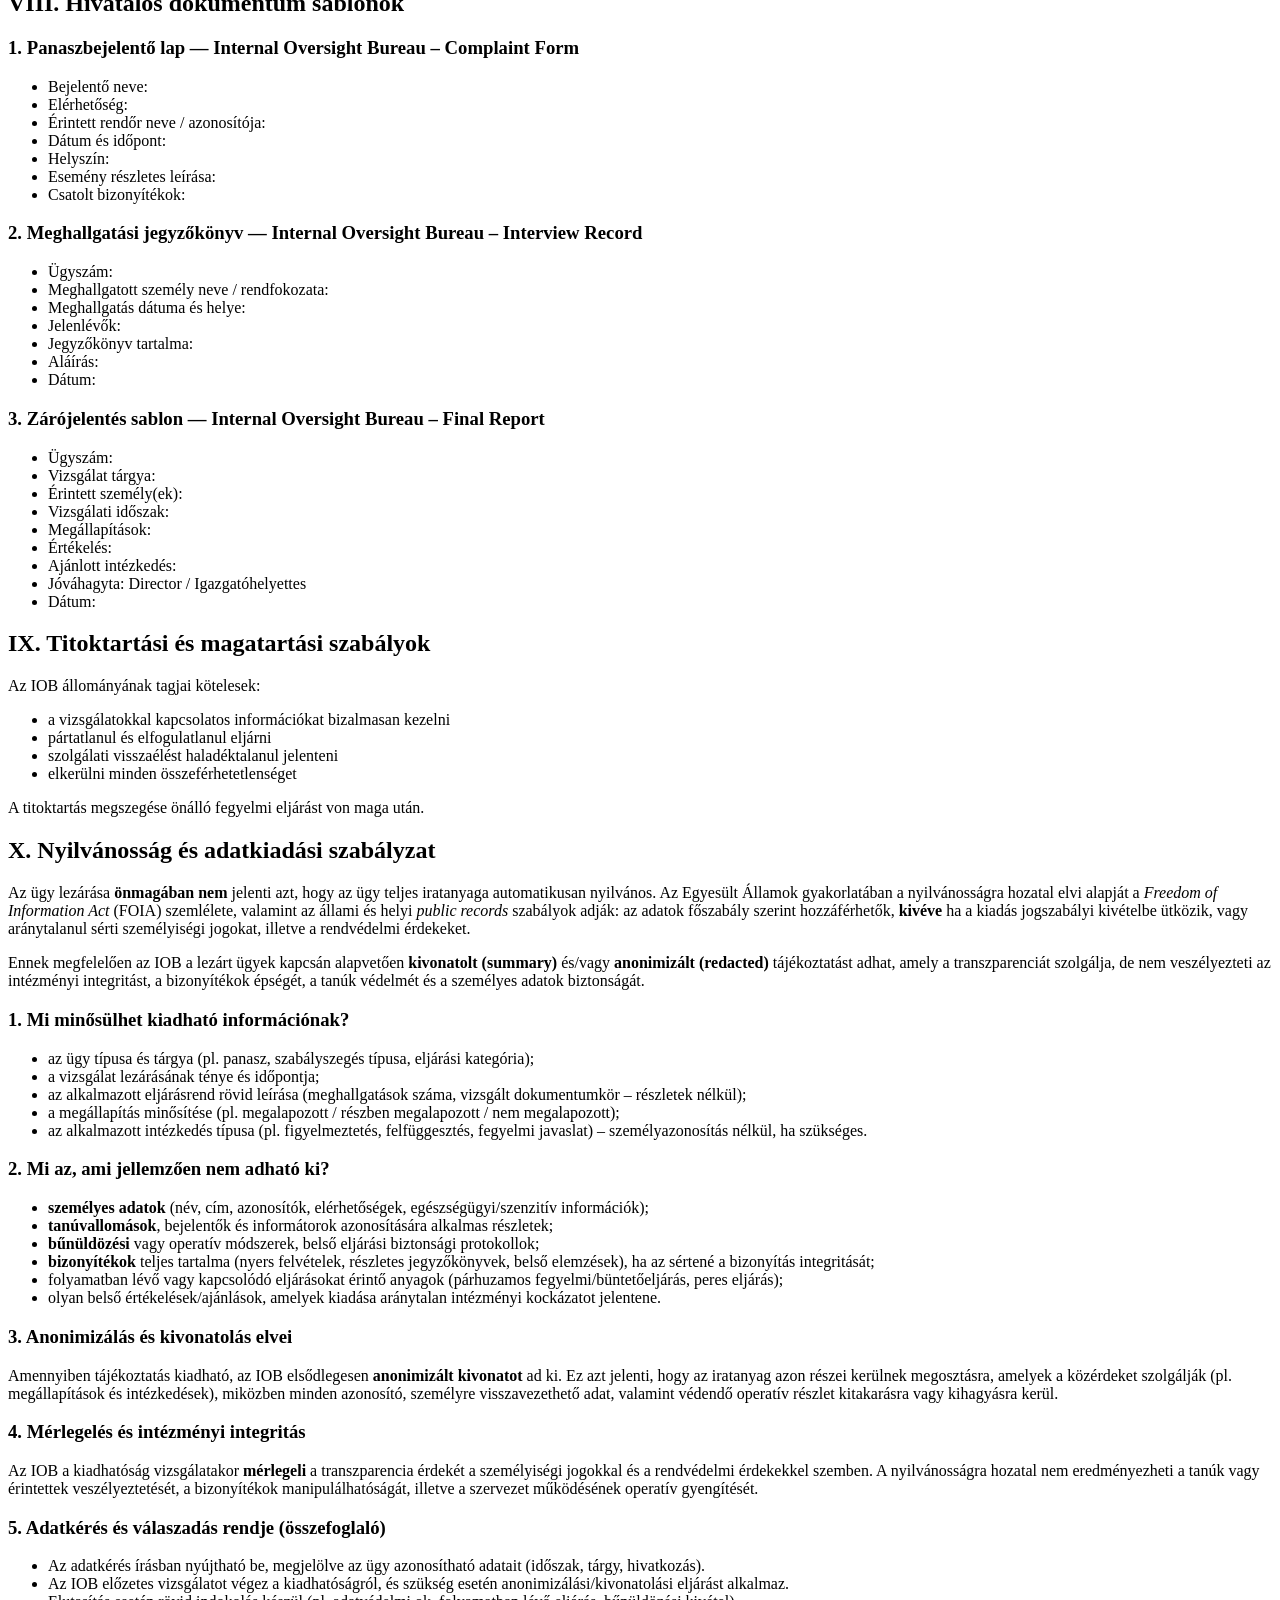
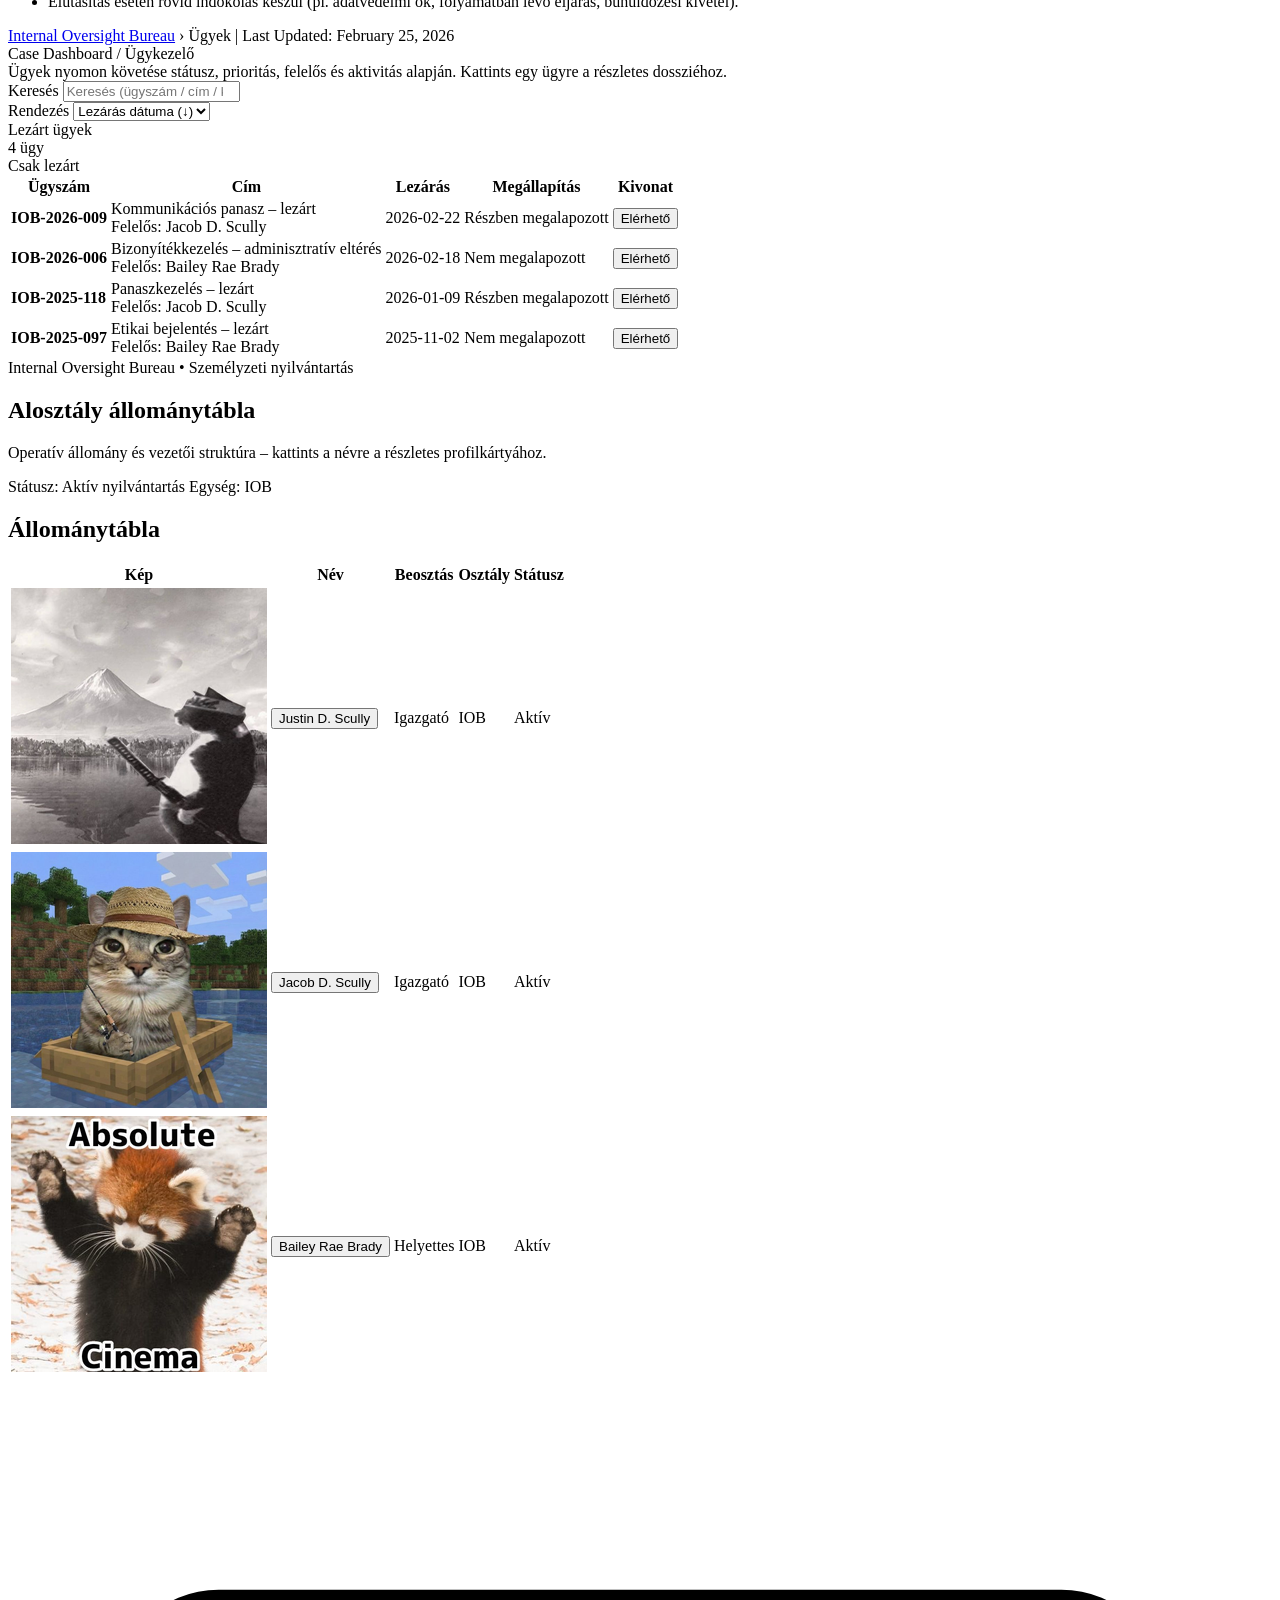
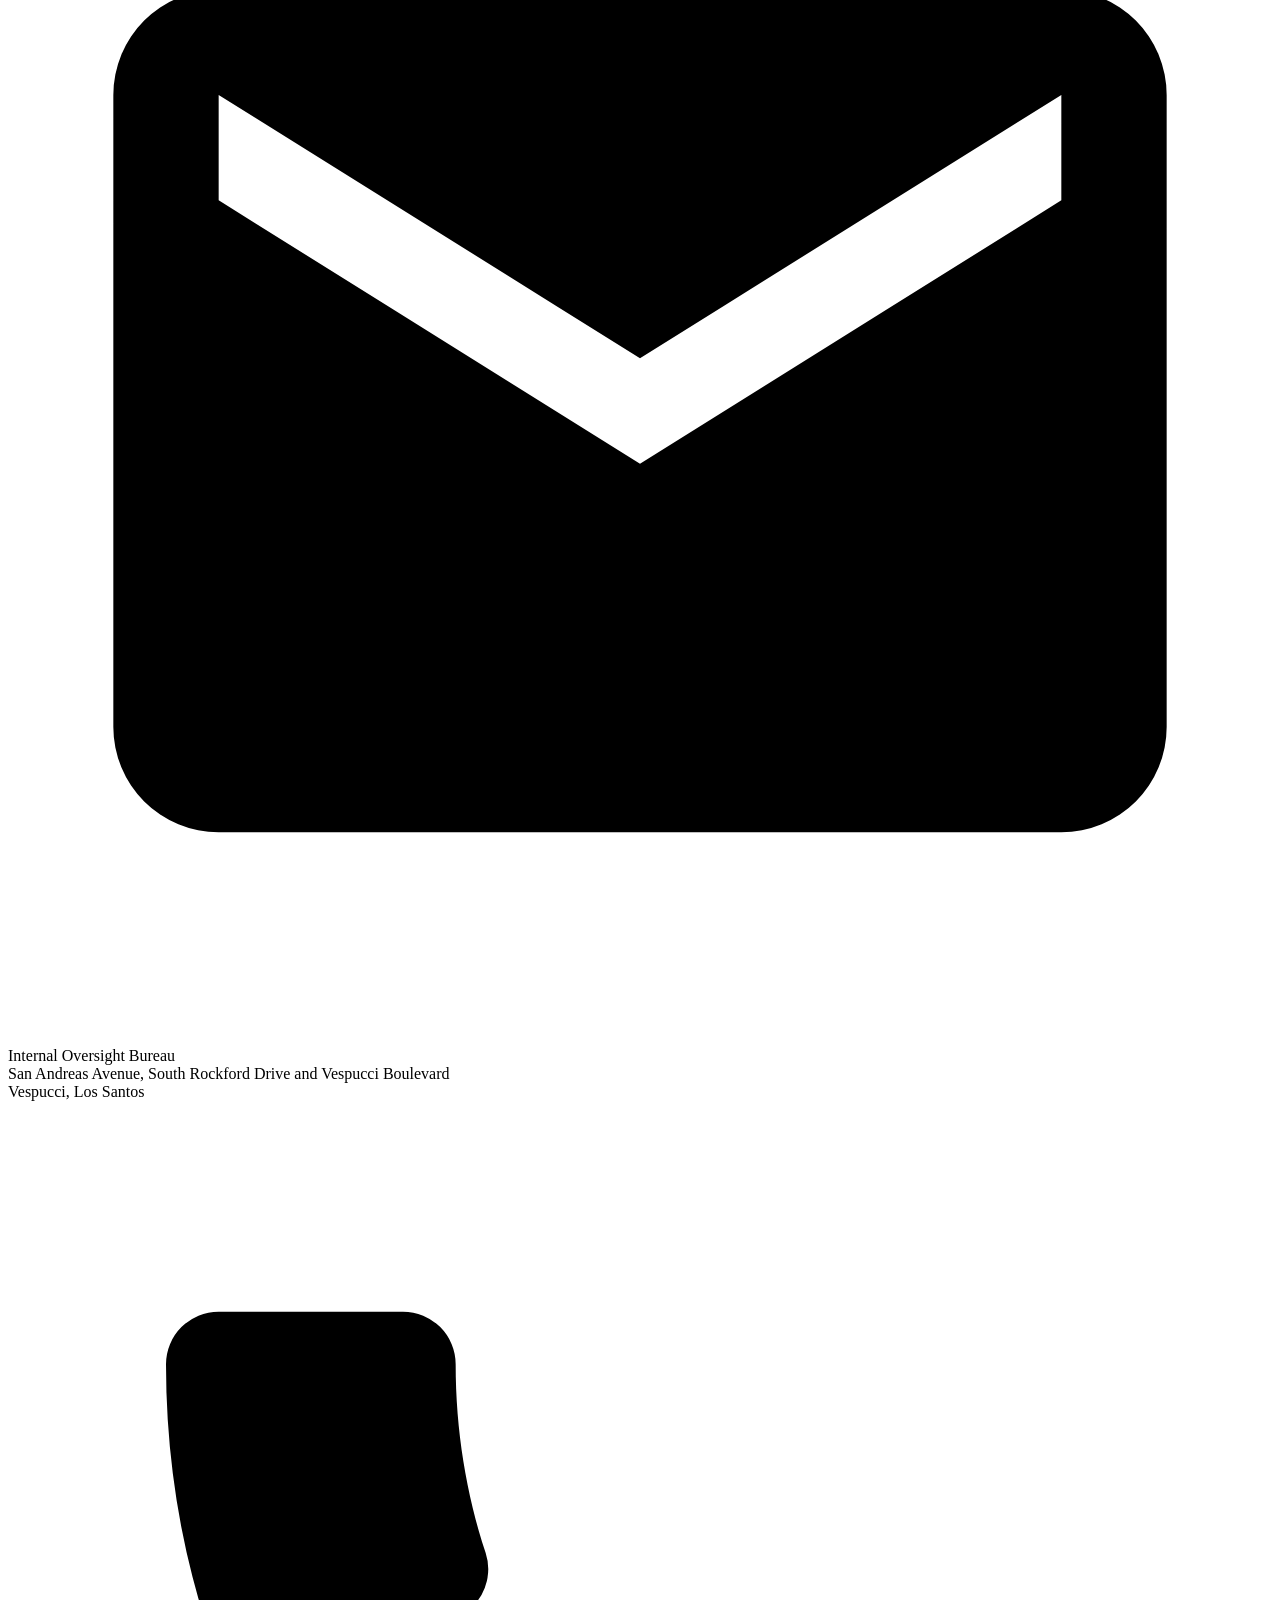
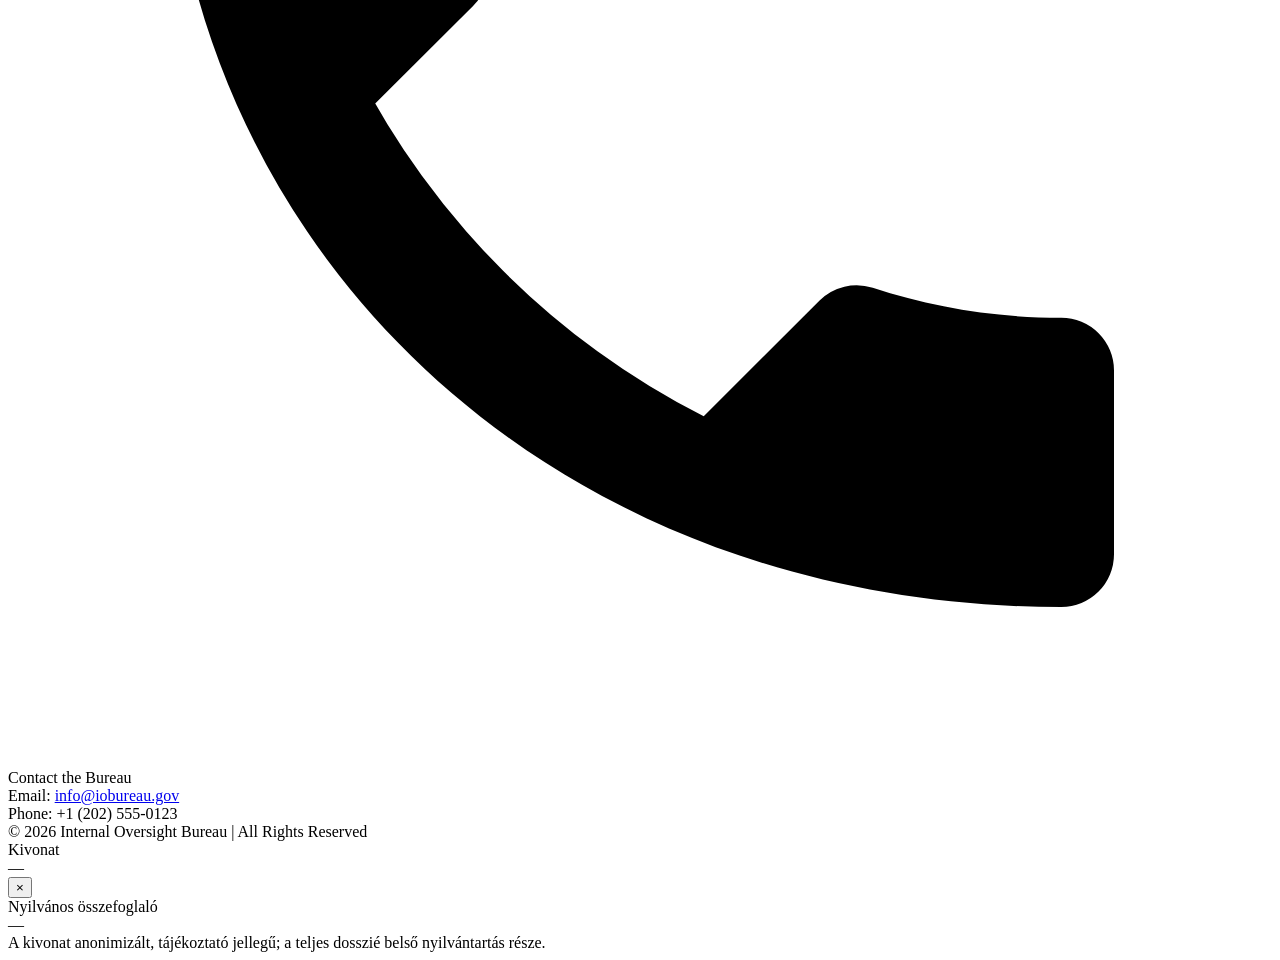
==== commit 4f474ac3: "Add files via upload" ====
--- a/index.html
+++ b/index.html
@@ -1,2184 +1,12 @@
 <!DOCTYPE html>
-
+<!-- CSS: styles.css | JS: app.js -->
 <html lang="hu">
 <head>
 <meta charset="utf-8"/>
 <meta content="width=device-width, initial-scale=1.0" name="viewport"/>
 <title>Internal Oversight Bureau</title>
-<style>
-:root{
-  --doj-blue:#0b2e4f;
-  --doj-dark:#102a43;
-  --doj-light:#f2f4f7;
-  --doj-border:#d9d9d9;
-  --doj-accent:#005ea2;
-}
-
-body{
-  margin:0;
-  font-family: Georgia, "Times New Roman", serif;
-  color:#1b1b1b;
-  background:#ffffff;
-  line-height:1.7;
-}
-
-/* TOP GOV BAR */
-.govbar{
-  background:#f1f1f1;
-  font-size:13px;
-  padding:6px 20px;
-  border-bottom:1px solid var(--doj-border);
-  font-family: Arial, sans-serif;
-  display:flex;
-  align-items:center;
-  justify-content:space-between;
-  gap:12px;
-  position:fixed;
-  top:0;
-  left:0;
-  right:0;
-  z-index:1000;
-}
-
-.govbar .govbar-left{display:flex; align-items:center; gap:10px;}
-.govbar .govbar-flag{
-  width:34px;
-  height:18px;
-  border:1px solid #cfcfcf;
-  border-radius:2px;
-  background-image:url("data:image/svg+xml;utf8,<svg xmlns='http://www.w3.org/2000/svg' width='34' height='18' viewBox='0 0 34 18'><rect width='34' height='18' fill='%23fff'/><g fill='%23b22234'><rect y='0' width='34' height='2'/><rect y='4' width='34' height='2'/><rect y='8' width='34' height='2'/><rect y='12' width='34' height='2'/><rect y='16' width='34' height='2'/></g><rect width='14' height='10' fill='%233c3b6e'/></svg>");
-  background-size:cover;
-  box-shadow:0 1px 0 rgba(0,0,0,.04);
-}
-
-/* HEADER */
-
-/* header polish */
-.header{
-  position:fixed;
-  top:var(--govbar-h, 0px);
-  left:0;
-  right:0;
-  z-index:999;
-  overflow:hidden;
-}
-.header::after{
-  content:"";
-  position:absolute;
-  right:-40px;
-  top:-60px;
-  width:240px;
-  height:240px;
-  opacity:.10;
-  background-image:url("data:image/svg+xml;utf8,<svg xmlns='http://www.w3.org/2000/svg' width='240' height='240' viewBox='0 0 240 240'><circle cx='120' cy='120' r='104' fill='none' stroke='%23ffffff' stroke-width='6'/><circle cx='120' cy='120' r='84' fill='none' stroke='%23ffffff' stroke-width='3'/><path d='M120 70 l16 32 36 5-26 25 6 36-32-17-32 17 6-36-26-25 36-5z' fill='none' stroke='%23ffffff' stroke-width='3'/></svg>");
-  background-size:contain;
-  background-repeat:no-repeat;
-  pointer-events:none;
-}
-
-.header{
-  background:var(--doj-blue);
-  color:white;
-  padding:18px 40px;
-}
-
-.header-inner{
-  max-width:1300px;
-  margin:auto;
-  display:flex;
-  align-items:center;
-  gap:20px;
-}
-
-.header img{
-  height:70px;
-}
-
-.header-text strong{
-  font-size:22px;
-  font-family: Arial, sans-serif;
-}
-
-.header-text span{
-  display:block;
-  font-size:13px;
-  opacity:.85;
-  font-family: Arial, sans-serif;
-}
-
-/* TOP NAV (NEW) */
-.topnav{
-  background:#ffffff;
-  border-bottom:1px solid var(--doj-border);
-  font-family: Arial, sans-serif;
-  position:fixed;
-  top:calc(var(--govbar-h, 0px) + var(--header-h, 0px));
-  left:0;
-  right:0;
-  z-index:998;
-}
-
-.topnav-inner{
-  max-width:1300px;
-  margin:auto;
-  padding:10px 20px;
-  display:flex;
-  gap:10px;
-  flex-wrap:wrap;
-}
-
-.navbtn{
-  appearance:none;
-  border:1px solid var(--doj-border);
-  background:#f7f7f7;
-  color:#102a43;
-  padding:10px 14px;
-  border-radius:6px;
-  font-size:14px;
-  cursor:pointer;
-}
-
-.navbtn:hover{
-  border-color:var(--doj-accent);
-  color:var(--doj-accent);
-  background:#ffffff;
-}
-
-.navbtn.active{
-  background:var(--doj-accent);
-  border-color:var(--doj-accent);
-  color:#ffffff;
-}
-
-/* MAIN LAYOUT */
-.main{
-  max-width:1300px;
-  margin:auto;
-  display:flex;
-  margin-top:var(--chrome-h, 0px);
-}
-
-/* SIDEBAR */
-.sidebar{
-  width:300px;
-  border-right:1px solid var(--doj-border);
-  padding:30px 20px;
-  background:#fafafa;
-  position:sticky;
-  top:var(--chrome-h, 0px);
-  height:calc(100vh - var(--chrome-h, 0px));
-  overflow-y:auto;
-  font-family: Arial, sans-serif;
-}
-
-.sidebar h3{
-  font-size:14px;
-  text-transform:uppercase;
-  letter-spacing:1px;
-  margin-bottom:15px;
-}
-
-.sidebar a{
-  display:block;
-  color:#102a43;
-  text-decoration:none;
-  padding:6px 0;
-  font-size:14px;
-}
-
-.sidebar a:hover{
-  color:var(--doj-accent);
-}
-
-.sidebar .searchbox{
-  margin:0 0 18px 0;
-}
-
-.sidebar input[type="search"]{
-  width:100%;
-  padding:10px 10px;
-  border:1px solid var(--doj-border);
-  border-radius:6px;
-  font-size:14px;
-}
-
-.sidebar .helptext{
-  font-size:12px;
-  opacity:.8;
-  margin-top:6px;
-}
-
-/* CONTENT */
-.content{
-  flex:1;
-  padding:50px 60px;
-  max-width:900px;
-}
-
-.content img{
-  display:block;
-  margin:30px auto;
-  max-width:350px;
-}
-
-/* DOJ-LIKE META (minimal inspiration from justice.gov layout) */
-.meta{
-  font-family: Arial, sans-serif;
-  font-size:13px;
-  color:#4a5568;
-  display:flex;
-  flex-wrap:wrap;
-  gap:10px;
-  align-items:center;
-  margin:10px 0 18px;
-}
-.meta a{color:var(--doj-accent); text-decoration:none;}
-.meta a:hover{text-decoration:underline;}
-.meta .sep{opacity:.6;}
-
-h1{
-  font-size:38px;
-  font-weight:normal;
-  margin-top:0;
-}
-
-h2{
-  font-size:24px;
-  margin-top:50px;
-  border-bottom:1px solid var(--doj-border);
-  padding-bottom:8px;
-}
-
-h3{
-  font-size:18px;
-  margin-top:26px;
-  margin-bottom:6px;
-  font-family: Arial, sans-serif;
-  color:#102a43;
-}
-
-ul{
-  margin-left:20px;
-}
-
-.notice{
-  background:#f9f9f9;
-  border-left:4px solid var(--doj-accent);
-  padding:20px;
-  margin:25px 0;
-}
-
-mark{
-  background: #fff2a8;
-  padding: 0 2px;
-}
-
-mark.current{outline:2px solid var(--doj-accent);}
-
-/* HOME HERO */
-.home-hero{text-align:center; margin:10px 0 25px;}
-.home-hero .home-title{font-family: Arial, sans-serif; font-size:16px; letter-spacing:1.5px; text-transform:uppercase; color:var(--doj-dark); margin:0 0 10px 0;}
-.home-hero img{max-width:180px; margin:0 auto;}
-
-/* FIND (CTRL+F STYLE) */
-.findbar{display:flex; gap:6px; align-items:center;}
-.findbar input[type="search"]{flex:1;}
-.findbar button{
-  border:1px solid var(--doj-border);
-  background:#ffffff;
-  border-radius:6px;
-  padding:10px 10px;
-  cursor:pointer;
-  font-size:14px;
-  line-height:1;
-}
-.findbar button:hover{
-  border-color:var(--doj-accent);
-  color:var(--doj-accent);
-}
-/* SCROLL ANIMATION (ISMERTETŐ) */
-.scroll-anim{opacity:0; transform:translateY(12px); transition:opacity .6s ease, transform .6s ease;}
-.scroll-anim.in{opacity:1; transform:none;}
-@media (prefers-reduced-motion: reduce){
-  .scroll-anim{opacity:1; transform:none; transition:none;}
-}
-
-/* FOOTER */
-/* PAGE SWITCHING */
-.page{
-  display:none;
-}
-.page.active{
-  display:block;
-}
-
-/* RESPONSIVE */
-@media(max-width:1000px){
-  .main{
-    flex-direction:column;
-  }
-  .sidebar{
-    position:relative;
-    width:100%;
-    height:auto;
-    border-right:none;
-    border-bottom:1px solid var(--doj-border);
-    top:auto;
-  }
-  .content{
-    padding:35px 20px;
-  }
-}
-
-/* Keep in-page anchors visible under fixed chrome */
-[id^="sec-"]{ scroll-margin-top: calc(var(--chrome-h, 0px) + 16px); }
-
-/* DOJ-LIKE FOOTER (2-column with white icons) */
-.footer{
-  background:#1f1f1f; /* darker than --doj-dark for DOJ look */
-  color:#ffffff;
-  padding:36px 40px;
-  font-size:14px;
-  margin-top:60px;
-  font-family: Arial, sans-serif;
-}
-.footer a{ color:#ffffff; text-decoration:underline; }
-.footer a:hover{ opacity:.9; }
-.footer-container{
-  max-width:1300px;
-  margin:auto;
-  display:flex;
-  justify-content:space-between;
-  gap:44px;
-  flex-wrap:wrap;
-  align-items:flex-start;
-}
-.footer-col{ min-width:280px; flex:1; }
-.footer-title{
-  font-weight:700;
-  letter-spacing:.5px;
-  margin:0 0 10px 0;
-}
-.footer-item{
-  display:flex;
-  gap:14px;
-  align-items:flex-start;
-  line-height:1.6;
-}
-.footer-icon{
-  width:18px;
-  height:18px;
-  flex:0 0 18px;
-  margin-top:2px;
-  color:#ffffff; /* icons white */
-}
-.footer-subtitle{
-  font-weight:700;
-  margin:0 0 6px 0;
-}
-.footer-divider{
-  max-width:1300px;
-  margin:18px auto 0;
-  border-top:1px solid rgba(255,255,255,.18);
-  padding-top:14px;
-  opacity:.92;
-  font-size:13px;
-}
-
-.dept-iob{color:var(--doj-blue);font-weight:700;}
-.status-active{color:#1a7f37;font-weight:700;}
-
-/* Roster (állománytábla) */
-.roster-table{width:100%;border-collapse:separate;border-spacing:0;font-family:Arial, sans-serif;}
-.roster-table thead th{
-  text-align:left;
-  border-bottom:1px solid var(--doj-border);
-  padding:12px 12px;
-  font-weight:700;
-  color:#111;
-  background:rgba(11,46,79,0.03);
-}
-.roster-table tbody td{
-  border-bottom:1px solid var(--doj-border);
-  padding:12px 12px;
-  vertical-align:middle;
-}
-.roster-table tbody tr:hover{background:rgba(11,46,79,0.035);}
-.roster-avatar{
-  width:92px;height:92px;object-fit:cover;border-radius:16px;
-  border:1px solid rgba(0,0,0,.08);
-  box-shadow:0 6px 18px rgba(0,0,0,.08);
-}
-.roster-name{font-weight:700;}
-.roster-role{white-space:nowrap;}
-
-/* ===== Roster expandable profiles (accordion) ===== */
-.roster-name-btn{
-  background: none;
-  border: none;
-  padding: 0;
-  color: inherit;
-  font: inherit;
-  text-align: left;
-  cursor: pointer;
-  font-weight: 700;
-  text-decoration: none;
-  }
-.roster-name-btn:hover{
-  color: var(--doj-accent);
-}
-.roster-detail td{
-  padding: 0;
-  border-top: none;
-}
-.profile-card{
-  margin: 10px 0 18px;
-  border: 1px solid rgba(0,0,0,.10);
-  border-left: 6px solid var(--doj-accent);
-  border-radius: 14px;
-  background: #ffffff;
-  padding: 18px 18px 16px;
-  box-shadow: 0 10px 24px rgba(0,0,0,.10);
-}
-.profile-top{
-  display:flex;
-  gap:8px;
-  align-items:center;
-  margin-bottom:14px;
-}
-
-.profile-meta{
-  margin-left:-10px;
-}
-
-.profile-name{
-  margin-bottom:2px;
-}
-
-.profile-role{
-  margin-top:0;
-}
-.profile-avatar{
-  width: 190px;
-  height: 190px;
-  object-fit: cover;
-  border-radius: 18px;
-  border: 4px solid var(--doj-accent);
-  box-shadow: 0 0 0 4px #ffffff, 0 14px 28px rgba(0,0,0,.22);
-}
-.profile-name{
-  font-size: 20px;
-  font-weight: 800;
-  letter-spacing: .2px;
-  color: var(--doj-blue);
-}
-.profile-role{
-  font-size: 14px;
-  color: rgba(0,0,0,.75);
-  margin-top: 2px;
-}
-.profile-chips{
-  display:flex;
-  gap:10px;
-  margin-top: 10px;
-  flex-wrap: wrap;
-}
-.chip{
-  display:inline-flex;
-  align-items:center;
-  padding: 6px 12px;
-  border-radius: 999px;
-  font-size: 12px;
-  font-weight: 800;
-  letter-spacing: .5px;
-  border: 1px solid rgba(0,0,0,.10);
-}
-.chip-dept{
-  color: var(--doj-accent);
-  background: rgba(0,94,162,.08);
-}
-.chip-status{
-  color: #ffffff;
-  background: #1a7f37;
-  border-color: rgba(0,0,0,.12);
-}
-.profile-grid{
-  display:grid;
-  grid-template-columns: repeat(3, minmax(0, 1fr));
-  gap: 10px 14px;
-  margin-top: 10px;
-}
-.profile-field{
-  padding: 10px 12px;
-  border-radius: 12px;
-  background: rgba(16,42,67,.04);
-  border: 1px solid rgba(0,0,0,.06);
-}
-.profile-label{
-  font-size: 11px;
-  letter-spacing: .6px;
-  text-transform: uppercase;
-  color: rgba(0,0,0,.55);
-  font-weight: 800;
-}
-.profile-value{
-  margin-top: 4px;
-  font-size: 13px;
-  font-weight: 700;
-  color: rgba(0,0,0,.85);
-}
-.profile-bio{
-  margin-top: 12px;
-  padding-top: 12px;
-  border-top: 1px solid rgba(0,0,0,.08);
-  color: rgba(0,0,0,.78);
-  font-size: 14px;
-}
-
-@media (max-width: 900px){
-  .profile-avatar{ width: 140px; height: 140px; }
-  .profile-grid{ grid-template-columns: repeat(2, minmax(0, 1fr)); }
-}
-@media (max-width: 640px){
-  .profile-top{ align-items:flex-start; }
-  .profile-avatar{ width: 180px; height: 180px; }
-  .profile-grid{ grid-template-columns: 1fr; }
-}
-
-/* Roster responsiveness */
-@media (max-width: 860px){
-  .roster-avatar{width:110px;height:110px;}
-  .profile-avatar{width:220px;height:220px;}
-}
-
-/* === PROFILE TEXT RIGHT PADDING FIX === */
-.profile-top{
-  display:flex;
-  align-items:center;
-  gap:60px;
-}
-
-.profile-meta{
-  padding-right:120px;
-  margin-left:0;
-}
-
-/* === OPTION 2: "Bureau Intelligence" section header (Alosztály állománytábla) === */
-.bureau-hero{
-  position: relative;
-  padding: 28px 26px 22px 26px;
-  border: 1px solid #e6e6e6;
-  border-radius: 14px;
-  background:
-    radial-gradient(1200px 220px at 10% 0%, rgba(0,94,162,.10), transparent 60%),
-    linear-gradient(135deg, rgba(16,42,67,.06), rgba(255,255,255,0) 55%);
-  box-shadow: 0 10px 28px rgba(0,0,0,.06);
-  overflow: hidden;
-  margin-bottom: 18px;
-}
-
-.bureau-hero::before{
-  content:"";
-  position:absolute;
-  left:0;
-  top:0;
-  bottom:0;
-  width:10px;
-  background: linear-gradient(180deg, #005ea2, #0b2e4f);
-}
-
-.bureau-hero::after{
-  content:"";
-  position:absolute;
-  right:-90px;
-  top:-110px;
-  width:260px;
-  height:260px;
-  border-radius: 50%;
-  border: 2px dashed rgba(16,42,67,.12);
-  opacity:.65;
-  pointer-events:none;
-}
-
-.bureau-hero .hero-kicker{
-  font-family: Arial, sans-serif;
-  letter-spacing: .16em;
-  text-transform: uppercase;
-  font-size: 12px;
-  color: #2b3a4a;
-  opacity:.9;
-  margin: 0 0 8px 0;
-}
-
-.bureau-hero .hero-title{
-  margin: 0;
-  font-size: 44px;
-  line-height: 1.08;
-}
-
-.bureau-hero .hero-sub{
-  margin: 10px 0 0 0;
-  max-width: 820px;
-  font-size: 15px;
-  color: #213547;
-  font-family: Arial, sans-serif;
-  opacity:.95;
-}
-
-.bureau-hero .hero-meta{
-  display:flex;
-  flex-wrap: wrap;
-  align-items:center;
-  gap:10px;
-  margin-top: 16px;
-  font-family: Arial, sans-serif;
-}
-
-.bureau-pill{
-  display:inline-flex;
-  align-items:center;
-  gap:8px;
-  border:1px solid #d9d9d9;
-  background:#ffffff;
-  border-radius: 999px;
-  padding: 8px 12px;
-  font-size: 13px;
-  color:#102a43;
-  box-shadow: 0 3px 10px rgba(0,0,0,.05);
-}
-
-.bureau-dot{
-  width:10px;
-  height:10px;
-  border-radius: 50%;
-  background:#2e7d32;
-  box-shadow: 0 0 0 3px rgba(46,125,50,.12);
-}
-
-.bureau-dot.blue{
-  background:#005ea2;
-  box-shadow: 0 0 0 3px rgba(0,94,162,.12);
-}
-
-.bureau-divider{
-  height:1px;
-  background: linear-gradient(90deg, rgba(0,94,162,.0), rgba(0,94,162,.35), rgba(0,94,162,.0));
-  margin: 18px 0 0 0;
-}
-
-
-/* === ROSTER PAGE LAYOUT: remove quick actions + center content === */
-#page-allomanytabla .main{
-  justify-content: center;
-}
-
-#page-allomanytabla .content{
-  max-width: 980px;
-  width: 100%;
-  margin: 0 auto;
-}
-
-
-
-
-/* === ÜGYEK: Case Dashboard (fájlok nélkül) === */
-#page-ugyek .sidebar select,
-#page-ugyek .sidebar input[type="search"]{
-  width:100%;
-  border:1px solid var(--doj-border);
-  border-radius:6px;
-  padding:10px 10px;
-  font-size:14px;
-  background:#ffffff;
-  font-family: Arial, sans-serif;
-}
-
-#page-ugyek .sidebar h3{ margin-top: 18px; }
-#page-ugyek .side-sep{ height:1px; background:var(--doj-border); margin:12px 0; }
-
-.cases-hero{
-  display:flex;
-  align-items:flex-start;
-  justify-content:space-between;
-  gap:14px;
-  padding: 16px 16px;
-  border:1px solid rgba(0,0,0,.08);
-  border-radius:12px;
-  background:
-    radial-gradient(900px 220px at 0% 0%, rgba(0,94,162,.10), transparent 55%),
-    linear-gradient(180deg, rgba(255,255,255,1), rgba(16,42,67,.03));
-  box-shadow: 0 10px 28px rgba(0,0,0,.06);
-  margin: 10px 0 14px;
-}
-.cases-hero-title{
-  font-family: Arial, sans-serif;
-  font-weight: 900;
-  color: var(--doj-blue);
-  font-size: 16px;
-  letter-spacing:.2px;
-}
-.cases-hero-sub{
-  font-family: Arial, sans-serif;
-  font-size: 13px;
-  color: rgba(0,0,0,.70);
-  margin-top: 6px;
-  max-width: 780px;
-}
-.cases-hero-badges{ display:flex; gap:8px; flex-wrap:wrap; justify-content:flex-end; }
-
-.cases-stats{
-  display:grid;
-  grid-template-columns: repeat(2, minmax(0, 1fr));
-  gap:10px;
-  margin: 12px 0 14px;
-}
-.stat-card{
-  padding: 12px 12px;
-  border:1px solid rgba(0,0,0,.10);
-  border-radius:12px;
-  background:#ffffff;
-  box-shadow: 0 6px 16px rgba(0,0,0,.06);
-}
-.stat-num{
-  font-family: Arial, sans-serif;
-  font-weight: 900;
-  font-size: 22px;
-  color:#102a43;
-  line-height: 1.1;
-}
-.stat-label{
-  font-family: Arial, sans-serif;
-  font-size: 12px;
-  letter-spacing: .08em;
-  text-transform: uppercase;
-  color:#4b5563;
-  margin-top: 6px;
-}
-
-.cases-grid{
-  display:grid;
-  grid-template-columns: 1.25fr .95fr;
-  gap:14px;
-  align-items:start;
-}
-
-.cases-panel, .dossier-panel{
-  border:1px solid rgba(0,0,0,.10);
-  border-radius:14px;
-  background:#ffffff;
-  box-shadow: 0 10px 24px rgba(0,0,0,.08);
-  overflow:hidden;
-}
-
-.panel-head{
-  display:flex;
-  align-items:flex-start;
-  justify-content:space-between;
-  gap:12px;
-  padding: 14px 14px;
-  background: rgba(16,42,67,.04);
-  border-bottom:1px solid rgba(0,0,0,.08);
-}
-.panel-title{
-  font-family: Arial, sans-serif;
-  font-weight: 900;
-  color:#102a43;
-}
-.panel-sub{
-  font-family: Arial, sans-serif;
-  font-size: 12px;
-  color: rgba(0,0,0,.65);
-  margin-top: 4px;
-}
-.dossier-mini{ display:flex; gap:10px; flex-wrap:wrap; justify-content:flex-end; }
-
-.cases-table-wrap{ overflow:auto; }
-.cases-table{
-  width:100%;
-  border-collapse:separate;
-  border-spacing:0;
-  font-family: Arial, sans-serif;
-}
-.cases-table thead th{
-  text-align:left;
-  border-bottom:1px solid var(--doj-border);
-  padding:12px 12px;
-  font-weight:800;
-  color:#111;
-  background:rgba(11,46,79,0.03);
-  white-space:nowrap;
-}
-.cases-table tbody td{
-  border-bottom:1px solid var(--doj-border);
-  padding:12px 12px;
-  vertical-align:top;
-}
-.cases-table tbody tr:hover{ background: rgba(11,46,79,0.035); }
-.cases-table tbody tr.is-active{ background: rgba(0,94,162,0.06); }
-.case-title-cell{
-  font-weight: 800;
-  color:#102a43;
-}
-.case-sub-cell{
-  font-size: 12px;
-  color: rgba(0,0,0,.65);
-  margin-top: 4px;
-}
-.pill{
-  display:inline-flex;
-  align-items:center;
-  gap:8px;
-  border:1px solid rgba(0,0,0,.10);
-  border-radius:999px;
-  padding: 6px 10px;
-  font-size: 12px;
-  font-weight: 900;
-  letter-spacing:.4px;
-  font-family: Arial, sans-serif;
-  white-space:nowrap;
-}
-.pill .dot{
-  width:9px;
-  height:9px;
-  border-radius:50%;
-  background:#64748b;
-  box-shadow: 0 0 0 3px rgba(100,116,139,.12);
-}
-.pill.status-active{ background: rgba(46,125,50,.08); color:#1b5e20; border-color: rgba(46,125,50,.20); }
-.pill.status-active .dot{ background:#2e7d32; box-shadow: 0 0 0 3px rgba(46,125,50,.12); }
-.pill.status-in_review{ background: rgba(0,94,162,.08); color:#0b2e4f; border-color: rgba(0,94,162,.20); }
-.pill.status-in_review .dot{ background:#005ea2; box-shadow: 0 0 0 3px rgba(0,94,162,.12); }
-.pill.status-appeal{ background: rgba(197,161,0,.10); color:#7a5a00; border-color: rgba(197,161,0,.25); }
-.pill.status-appeal .dot{ background:#c5a100; box-shadow: 0 0 0 3px rgba(197,161,0,.14); }
-.pill.status-closed{ background: rgba(100,116,139,.10); color:#334155; border-color: rgba(100,116,139,.25); }
-.pill.status-on_hold{ background: rgba(176,0,32,.08); color:#7a0016; border-color: rgba(176,0,32,.18); }
-.pill.status-on_hold .dot{ background:#b00020; box-shadow: 0 0 0 3px rgba(176,0,32,.12); }
-
-.pill.pri-low{ background: rgba(100,116,139,.08); color:#334155; }
-.pill.pri-medium{ background: rgba(0,94,162,.08); color:#0b2e4f; }
-.pill.pri-high{ background: rgba(176,0,32,.08); color:#7a0016; border-color: rgba(176,0,32,.18); }
-.pill.pri-high .dot{ background:#b00020; box-shadow: 0 0 0 3px rgba(176,0,32,.12); }
-
-.dossier-body{
-  padding: 14px;
-  font-family: Arial, sans-serif;
-}
-.dossier-title{
-  font-weight: 900;
-  color:#102a43;
-  font-size: 16px;
-}
-.dossier-meta{
-  margin-top: 6px;
-  font-size: 12px;
-  color: rgba(0,0,0,.70);
-  display:flex;
-  flex-wrap:wrap;
-  gap:10px;
-}
-.dossier-grid{
-  margin-top: 12px;
-  display:grid;
-  grid-template-columns: 1fr 1fr;
-  gap:10px;
-}
-.dossier-box{
-  border:1px solid rgba(0,0,0,.08);
-  border-radius:12px;
-  padding: 10px 12px;
-  background: rgba(16,42,67,.03);
-}
-.dossier-box h4{
-  margin:0 0 6px 0;
-  font-size: 12px;
-  letter-spacing:.08em;
-  text-transform:uppercase;
-  color: rgba(0,0,0,.60);
-}
-.dossier-box p{ margin:0; font-size: 13px; color: rgba(0,0,0,.78); }
-
-.dossier-section{
-  margin-top: 12px;
-  border-top:1px solid rgba(0,0,0,.08);
-  padding-top: 12px;
-}
-.dossier-section h3{
-  margin: 0 0 8px 0;
-  font-size: 14px;
-}
-.timeline{
-  display:flex;
-  flex-direction:column;
-  gap:10px;
-}
-.tl-item{
-  border:1px solid rgba(0,0,0,.08);
-  border-radius:12px;
-  padding: 10px 12px;
-  background:#ffffff;
-}
-.tl-top{
-  display:flex;
-  justify-content:space-between;
-  gap:10px;
-  font-size: 12px;
-  color: rgba(0,0,0,.65);
-}
-.tl-title{ font-weight: 900; color:#102a43; margin-top: 6px; }
-.tl-note{ margin-top: 6px; font-size: 13px; color: rgba(0,0,0,.78); }
-
-.evidence-list{
-  display:flex;
-  flex-direction:column;
-  gap:8px;
-}
-.ev-item{
-  border:1px solid rgba(0,0,0,.08);
-  border-radius:12px;
-  padding: 10px 12px;
-  background:#ffffff;
-}
-.ev-head{
-  display:flex;
-  justify-content:space-between;
-  gap:10px;
-  font-size: 12px;
-  color: rgba(0,0,0,.65);
-}
-.ev-title{ font-weight: 900; color:#102a43; margin-top: 6px; }
-.ev-desc{ margin-top: 6px; font-size: 13px; color: rgba(0,0,0,.78); }
-
-.actions-list{ display:flex; flex-direction:column; gap:8px; }
-.ac-item{
-  border:1px solid rgba(0,0,0,.08);
-  border-radius:12px;
-  padding: 10px 12px;
-  background:#ffffff;
-}
-.ac-title{ font-weight: 900; color:#102a43; }
-.ac-desc{ margin-top: 6px; font-size: 13px; color: rgba(0,0,0,.78); }
-
-@media (max-width: 1100px){
-  .cases-grid{ grid-template-columns: 1fr; }
-  .cases-stats{ grid-template-columns: repeat(2, minmax(0, 1fr)); }
-  .cases-hero{ flex-direction:column; align-items:stretch; }
-  .cases-hero-badges{ justify-content:flex-start; }
-  .dossier-grid{ grid-template-columns: 1fr; }
-}
-
-
-/* === ÜGYEK UX FIX: egyben átlátható oldal (nincs "két rész") === */
-#page-ugyek .content{
-  max-width: 1300px;
-}
-
-#page-ugyek .main{
-  align-items: flex-start;
-}
-
-/* A hero + stat blokkok legyenek kompaktak, ne tolják le a tartalmat */
-#page-ugyek .cases-hero{
-  margin: 8px 0 10px;
-  padding: 14px 14px;
-}
-#page-ugyek .cases-stats{
-  margin: 10px 0 12px;
-}
-
-/* A listát és dossziét azonnal egymás után, egy "folyó" layoutban */
-#page-ugyek .cases-grid{
-  grid-template-columns: minmax(560px, 1.35fr) minmax(380px, 0.95fr);
-  align-items: start;
-}
-
-/* NINCS sticky + NINCS belső scroll: az egész oldal egyben görgethető */
-#page-ugyek .dossier-panel{
-  position: static;
-  top: auto;
-}
-#page-ugyek .dossier-body{
-  max-height: none;
-  overflow: visible;
-}
-
-/* Táblázat: csak vízszintes overflow, hogy ne törje szét */
-#page-ugyek .cases-table-wrap{
-  overflow: visible;
-  max-width: 100%;
-}
-
-/* Kattintható sorok jelzése */
-#page-ugyek .cases-table tbody tr{
-  cursor: pointer;
-}
-#page-ugyek .cases-table tbody tr td:first-child strong{
-  text-decoration: underline;
-  text-decoration-thickness: 1px;
-  text-underline-offset: 3px;
-  text-decoration-color: rgba(0,94,162,.35);
-}
-
-/* Mobil: egypanel + kártyás táblázat */
-@media (max-width: 900px){
-  #page-ugyek .cases-grid{
-    grid-template-columns: 1fr;
-  }
-  #page-ugyek .cases-table thead{
-    display:none;
-  }
-  #page-ugyek .cases-table,
-  #page-ugyek .cases-table tbody,
-  #page-ugyek .cases-table tr,
-  #page-ugyek .cases-table td{
-    display:block;
-    width:100%;
-  }
-  #page-ugyek .cases-table tbody tr{
-    border-bottom: 0;
-    margin: 10px 10px 12px;
-    border:1px solid rgba(0,0,0,.10);
-    border-radius: 12px;
-    box-shadow: 0 6px 16px rgba(0,0,0,.06);
-    overflow:hidden;
-    background:#fff;
-  }
-  #page-ugyek .cases-table tbody td{
-    border-bottom: 1px solid rgba(0,0,0,.08);
-    padding: 10px 12px;
-  }
-  #page-ugyek .cases-table tbody td:last-child{
-    border-bottom: 0;
-  }
-  #page-ugyek .cases-table tbody td::before{
-    content: attr(data-label);
-    display:block;
-    font-size: 11px;
-    letter-spacing: .08em;
-    text-transform: uppercase;
-    color: rgba(0,0,0,.55);
-    margin-bottom: 6px;
-    font-family: Arial, sans-serif;
-    font-weight: 800;
-  }
-}
-
-#page-ugyek .content{
-  max-width: 1300px;
-}
-
-#page-ugyek .main{
-  align-items: flex-start;
-}
-
-/* Kétpaneles layout stabil szélességekkel */
-#page-ugyek .cases-grid{
-  grid-template-columns: minmax(560px, 1.35fr) minmax(380px, 0.95fr);
-}
-
-/* Dosszié legyen "látható", ne csússzon el: sticky + belső scroll */
-#page-ugyek .dossier-panel{
-  position: sticky;
-  top: calc(var(--chrome-h, 0px) + 16px);
-}
-
-#page-ugyek .dossier-body{
-  max-height: calc(100vh - var(--chrome-h, 0px) - 90px);
-  overflow: auto;
-}
-
-/* Táblázat wrap: ne törje szét a layoutot */
-#page-ugyek .cases-table-wrap{
-  overflow: visible;
-  max-width: 100%;
-}
-
-/* Kattintható sorok vizuális jelzése */
-#page-ugyek .cases-table tbody tr{
-  cursor: pointer;
-}
-#page-ugyek .cases-table tbody tr td:first-child strong{
-  text-decoration: underline;
-  text-decoration-thickness: 1px;
-  text-underline-offset: 3px;
-  text-decoration-color: rgba(0,94,162,.35);
-}
-
-/* Mobil: egypanel + "kártyás" táblázat */
-@media (max-width: 900px){
-  #page-ugyek .cases-grid{
-    grid-template-columns: 1fr;
-  }
-  #page-ugyek .dossier-panel{
-    position: static;
-  }
-  #page-ugyek .cases-table thead{
-    display:none;
-  }
-  #page-ugyek .cases-table,
-  #page-ugyek .cases-table tbody,
-  #page-ugyek .cases-table tr,
-  #page-ugyek .cases-table td{
-    display:block;
-    width:100%;
-  }
-  #page-ugyek .cases-table tbody tr{
-    border-bottom: 0;
-    margin: 10px 10px 12px;
-    border:1px solid rgba(0,0,0,.10);
-    border-radius: 12px;
-    box-shadow: 0 6px 16px rgba(0,0,0,.06);
-    overflow:hidden;
-    background:#fff;
-  }
-  #page-ugyek .cases-table tbody td{
-    border-bottom: 1px solid rgba(0,0,0,.08);
-    padding: 10px 12px;
-  }
-  #page-ugyek .cases-table tbody td:last-child{
-    border-bottom: 0;
-  }
-  #page-ugyek .cases-table tbody td::before{
-    content: attr(data-label);
-    display:block;
-    font-size: 11px;
-    letter-spacing: .08em;
-    text-transform: uppercase;
-    color: rgba(0,0,0,.55);
-    margin-bottom: 6px;
-    font-family: Arial, sans-serif;
-    font-weight: 800;
-  }
-}
-
-
-/* === ÜGYEK: egyoszlopos, felhasználóbarát elrendezés === */
-#page-ugyek .sidebar{ display:none; }
-#page-ugyek .main{ justify-content: center; }
-#page-ugyek .content{ max-width: 1300px; width:100%; margin: 0 auto; }
-
-#page-ugyek .cases-toolbar{
-  display:flex;
-  align-items:flex-end;
-  justify-content:space-between;
-  gap:12px;
-  margin: 10px 0 12px;
-  font-family: Arial, sans-serif;
-}
-#page-ugyek .cases-toolbar input,
-#page-ugyek .cases-toolbar select{
-  border:1px solid var(--doj-border);
-  border-radius:8px;
-  padding:10px 10px;
-  font-size:14px;
-  background:#fff;
-  min-width: 260px;
-}
-#page-ugyek .toolbar-left{ flex: 1 1 auto; }
-#page-ugyek .toolbar-left input{ width:100%; max-width: 620px; }
-#page-ugyek .toolbar-right{ flex: 0 0 auto; }
-#page-ugyek .toolbar-label{
-  display:block;
-  font-size: 12px;
-  letter-spacing:.08em;
-  text-transform:uppercase;
-  color: rgba(0,0,0,.60);
-  margin-bottom: 6px;
-  font-weight: 800;
-}
-
-
-@media (max-width: 900px){
-  #page-ugyek .cases-toolbar{
-    flex-direction:column;
-    align-items:stretch;
-  }
-  #page-ugyek .cases-toolbar input,
-  #page-ugyek .cases-toolbar select{
-    width:100%;
-    min-width: 0;
-  }
-}
-
-
-/* === ÜGYEK: középre igazítás + scrollbar eltüntetés === */
-#page-ugyek .main{
-  justify-content: center;
-}
-
-#page-ugyek .content{
-  max-width: 1100px;
-  width: 100%;
-  margin: 0 auto;
-}
-
-#page-ugyek .cases-panel{
-  margin: 0 auto 20px;
-}
-
-
-/* === ÜGYEK: egyszerű lista – stabil középre igazítás === */
-#page-ugyek .sidebar{ display:none; }
-#page-ugyek .main{ justify-content:center; }
-#page-ugyek .content{ max-width: 1000px; width:100%; margin:0 auto; }
-
-
-/* === NUCLEAR CLEANUP: teljes eltávolítás === */
-#page-ugyek .dossier-panel{ display:none !important; }
-#page-ugyek > .dossier-panel{ display:none !important; }
-#page-ugyek .main > .cases-table-wrap{ display:none !important; }
-
-
-/* === FINAL PURGE: minden maradék dosszié elem eltüntetve === */
-#page-ugyek .panel-sub,
-#page-ugyek .dossier-mini,
-#page-ugyek .dossier-body{
-  display:none !important;
-}
-
-
-/* === ÜGYEK: lenyíló részletek (accordion) === */
-#page-ugyek tr.case-row{ cursor:pointer; }
-#page-ugyek tr.case-row.is-active{ background: rgba(0,94,162,0.06); }
-
-#page-ugyek tr.case-detail-row td{
-  padding: 0;
-  background: rgba(16,42,67,.02);
-  border-bottom: 1px solid var(--doj-border);
-}
-
-#page-ugyek .case-detail-wrap{
-  padding: 12px 14px 16px;
-}
-
-#page-ugyek .case-detail-card{
-  border:1px solid rgba(0,0,0,.10);
-  border-radius:14px;
-  background:#ffffff;
-  box-shadow: 0 10px 24px rgba(0,0,0,.08);
-  overflow:hidden;
-}
-
-#page-ugyek .case-detail-head{
-  display:flex;
-  align-items:flex-start;
-  justify-content:space-between;
-  gap:12px;
-  padding: 14px 14px;
-  background: rgba(16,42,67,.04);
-  border-bottom:1px solid rgba(0,0,0,.08);
-}
-
-#page-ugyek .case-detail-title{
-  font-family: Arial, sans-serif;
-  font-weight: 900;
-  color:#102a43;
-}
-
-#page-ugyek .case-detail-meta{
-  margin-top: 6px;
-  font-family: Arial, sans-serif;
-  font-size: 12px;
-  color: rgba(0,0,0,.70);
-  display:flex;
-  flex-wrap:wrap;
-  gap:10px;
-}
-
-#page-ugyek .case-detail-badges{
-  display:flex;
-  gap:8px;
-  flex-wrap:wrap;
-  justify-content:flex-end;
-}
-
-#page-ugyek .case-detail-body{
-  padding: 14px;
-  font-family: Arial, sans-serif;
-}
-
-
-/* === KIVONAT MODAL (Public Summary) === */
-.summary-modal{ position: fixed; inset: 0; display:none; z-index: 9999; }
-.summary-modal.is-open{ display:block; }
-.summary-modal__backdrop{ position:absolute; inset:0; background: rgba(0,0,0,.45); }
-.summary-modal__dialog{
-  position: relative;
-  width: min(720px, calc(100% - 28px));
-  margin: 72px auto;
-  background:#fff;
-  border-radius: 16px;
-  box-shadow: 0 20px 60px rgba(0,0,0,.25);
-  overflow:hidden;
-  font-family: Arial, sans-serif;
-}
-.summary-modal__head{
-  display:flex;
-  align-items:flex-start;
-  justify-content:space-between;
-  gap:12px;
-  padding: 14px 16px;
-  background: rgba(16,42,67,.04);
-  border-bottom: 1px solid rgba(0,0,0,.10);
-}
-.summary-modal__title{ font-weight: 900; color:#102a43; font-size: 18px; }
-.summary-modal__meta{ margin-top: 4px; font-size: 12px; color: rgba(0,0,0,.70); }
-.summary-modal__close{
-  border: 1px solid rgba(0,0,0,.18);
-  background:#fff;
-  border-radius: 10px;
-  width: 38px;
-  height: 38px;
-  font-size: 22px;
-  line-height: 1;
-  cursor: pointer;
-}
-.summary-modal__body{ padding: 16px; }
-.summary-modal__section{ border:1px solid rgba(0,0,0,.10); border-radius: 14px; padding: 14px; background:#fff; }
-.summary-modal__label{ font-size: 11px; letter-spacing:.08em; text-transform: uppercase; color: rgba(0,0,0,.55); font-weight: 900; margin-bottom: 10px; }
-.summary-modal__text{ font-size: 14px; line-height: 1.55; color: rgba(0,0,0,.88); white-space: pre-wrap; }
-.summary-modal__note{ margin-top: 12px; font-size: 12px; color: rgba(0,0,0,.60); }
-@media (max-width: 600px){
-  .summary-modal__dialog{ margin: 18px auto; }
-}
-
-/* Kivonat pill gomb (button reset) */
-#page-ugyek .pill-btn{
-  border: 1px solid rgba(0,0,0,.12);
-  background: inherit;
-  font: inherit;
-  cursor: pointer;
-}
-#page-ugyek .pill-btn:hover{ filter: brightness(0.98); }
-
-
-/* === HOME / ISMERTETŐ UPGRADE (vizuális, de hivatalos) === */
-.hero-card{
-  border:1px solid rgba(0,0,0,.10);
-  border-radius: 16px;
-  background: linear-gradient(135deg, rgba(0,94,162,.08), rgba(255,255,255,1) 45%);
-  box-shadow: 0 10px 28px rgba(0,0,0,.06);
-  overflow:hidden;
-  position: relative;
-}
-.hero-card::before{
-  content:"";
-  position:absolute;
-  left:0; top:0; bottom:0;
-  width: 6px;
-  background: var(--doj-accent);
-}
-.hero-card-inner{
-  padding: 22px 22px 18px 28px;
-}
-.hero-kicker{
-  font-family: Arial, sans-serif;
-  font-size: 12px;
-  letter-spacing: .16em;
-  text-transform: uppercase;
-  color: rgba(0,0,0,.55);
-  font-weight: 900;
-}
-.hero-title{
-  margin: 6px 0 6px 0;
-  font-size: 54px;
-  line-height: 1.05;
-}
-.hero-sub{
-  margin: 0;
-  font-size: 16px;
-  color: rgba(0,0,0,.72);
-  max-width: 72ch;
-}
-.hero-row{
-  display:flex;
-  gap: 12px;
-  flex-wrap: wrap;
-  margin-top: 14px;
-}
-.pill{
-  display:inline-flex;
-  align-items:center;
-  gap: 8px;
-  border: 1px solid rgba(0,0,0,.10);
-  border-radius: 999px;
-  padding: 8px 12px;
-  font-family: Arial, sans-serif;
-  font-weight: 800;
-  font-size: 12px;
-  background: rgba(255,255,255,.75);
-}
-.pill .dot{
-  width: 10px;
-  height: 10px;
-  border-radius: 999px;
-  background: var(--doj-accent);
-  box-shadow: inset 0 0 0 2px rgba(255,255,255,.85);
-}
-.stats-grid{
-  display:grid;
-  grid-template-columns: repeat(3, minmax(0, 1fr));
-  gap: 12px;
-  margin-top: 18px;
-}
-.stat-card{
-  border:1px solid rgba(0,0,0,.10);
-  border-radius: 14px;
-  padding: 14px 14px 12px 14px;
-  background: rgba(255,255,255,.85);
-}
-.stat-num{
-  font-family: Arial, sans-serif;
-  font-weight: 900;
-  font-size: 26px;
-  color: var(--doj-dark);
-  line-height: 1.1;
-}
-.stat-lab{
-  margin-top: 6px;
-  font-family: Arial, sans-serif;
-  font-weight: 900;
-  font-size: 11px;
-  letter-spacing: .12em;
-  text-transform: uppercase;
-  color: rgba(0,0,0,.58);
-}
-.section-cards{
-  display:grid;
-  grid-template-columns: repeat(3, minmax(0, 1fr));
-  gap: 12px;
-  margin-top: 16px;
-}
-.section-card{
-  border:1px solid rgba(0,0,0,.10);
-  border-radius: 14px;
-  padding: 14px;
-  background:#fff;
-}
-.section-card h4{
-  margin: 0 0 6px 0;
-  font-family: Arial, sans-serif;
-  font-weight: 900;
-  font-size: 13px;
-  letter-spacing: .08em;
-  text-transform: uppercase;
-  color: var(--doj-dark);
-}
-.section-card p{
-  margin: 0;
-  font-size: 14px;
-  color: rgba(0,0,0,.72);
-}
-/* Ismertető: alcímek „kártyás” jelölése */
-#page-ismerteto .content h2{
-  margin-top: 34px;
-  padding: 10px 12px;
-  border-left: 5px solid var(--doj-accent);
-  background: rgba(0,94,162,.06);
-  border-radius: 10px;
-}
-/* Vizsgálati folyamat timeline */
-.proc-timeline{
-  margin: 14px 0 6px 0;
-  border: 1px solid rgba(0,0,0,.10);
-  border-radius: 14px;
-  padding: 14px;
-  background: #fff;
-}
-.proc-step{
-  display:flex;
-  gap: 12px;
-  padding: 10px 6px;
-}
-.proc-step:not(:last-child){
-  border-bottom: 1px dashed rgba(0,0,0,.12);
-}
-.proc-bullet{
-  width: 22px; height: 22px;
-  border-radius: 999px;
-  background: rgba(0,94,162,.12);
-  border: 2px solid rgba(0,94,162,.35);
-  flex: 0 0 22px;
-  margin-top: 2px;
-}
-.proc-text h5{
-  margin: 0;
-  font-family: Arial, sans-serif;
-  font-weight: 900;
-  font-size: 13px;
-  color: var(--doj-dark);
-}
-.proc-text p{
-  margin: 4px 0 0 0;
-  font-size: 14px;
-  color: rgba(0,0,0,.72);
-}
-/* Responsive */
-@media (max-width: 980px){
-  .hero-title{ font-size: 40px; }
-  .stats-grid, .section-cards{ grid-template-columns: 1fr; }
-}
-
-
-/* === SIMPLE HERO (Főoldal/Ismertető) === */
-.simple-hero{
-  margin-top: 8px;
-  margin-bottom: 18px;
-  padding: 18px 18px 14px 22px;
-  border: 1px solid rgba(0,0,0,.10);
-  border-radius: 16px;
-  background: linear-gradient(135deg, rgba(0,94,162,.08), rgba(255,255,255,1) 55%);
-  box-shadow: 0 10px 28px rgba(0,0,0,.06);
-  position: relative;
-  overflow: hidden;
-}
-.simple-hero::before{
-  content:"";
-  position:absolute;
-  left:0; top:0; bottom:0;
-  width: 6px;
-  background: var(--doj-accent);
-}
-.simple-hero::after{
-  content:"";
-  position:absolute;
-  right:-120px; top:-120px;
-  width: 300px; height: 300px;
-  border-radius: 999px;
-  border: 2px dashed rgba(0,0,0,.08);
-}
-.simple-hero__kicker{
-  font-family: Arial, sans-serif;
-  font-size: 12px;
-  letter-spacing: .16em;
-  text-transform: uppercase;
-  color: rgba(0,0,0,.55);
-  font-weight: 900;
-}
-.simple-hero__title{
-  margin-top: 6px;
-  font-size: 44px;
-  line-height: 1.05;
-}
-.simple-hero__line{
-  margin-top: 10px;
-  height: 2px;
-  width: 120px;
-  background: rgba(0,94,162,.55);
-  border-radius: 999px;
-}
-@media (max-width: 980px){
-  .simple-hero__title{ font-size: 34px; }
-}
-
-
-/* === ÜGYEK: egységesebb, „állománytábla” stílus === */
-#page-ugyek .cases-hero{
-  border:1px solid rgba(0,0,0,.10);
-  border-radius: 16px;
-  background: linear-gradient(135deg, rgba(0,94,162,.08), rgba(255,255,255,1) 55%);
-  box-shadow: 0 10px 28px rgba(0,0,0,.06);
-  overflow:hidden;
-  position: relative;
-  padding: 18px 18px 16px 24px;
-}
-#page-ugyek .cases-hero::before{
-  content:"";
-  position:absolute;
-  left:0; top:0; bottom:0;
-  width: 6px;
-  background: var(--doj-accent);
-}
-#page-ugyek .cases-hero-title{
-  font-family: Arial, sans-serif;
-  font-weight: 900;
-  letter-spacing: .02em;
-  font-size: 18px;
-  color: var(--doj-dark);
-}
-#page-ugyek .cases-hero-sub{
-  margin-top: 6px;
-  color: rgba(0,0,0,.72);
-  font-size: 14px;
-  max-width: 80ch;
-}
-#page-ugyek .cases-toolbar{
-  margin-top: 14px;
-  border:1px solid rgba(0,0,0,.10);
-  border-radius: 14px;
-  padding: 12px 14px;
-  background: rgba(255,255,255,.90);
-  display:flex;
-  justify-content: space-between;
-  gap: 14px;
-  align-items: end;
-}
-#page-ugyek .cases-toolbar input[type="search"],
-#page-ugyek .cases-toolbar select{
-  width: 100%;
-  border:1px solid rgba(0,0,0,.14);
-  border-radius: 12px;
-  padding: 10px 12px;
-  font-size: 14px;
-  background:#fff;
-}
-#page-ugyek .toolbar-left{ flex: 1; min-width: 280px; }
-#page-ugyek .toolbar-right{ width: 280px; }
-#page-ugyek .toolbar-label{
-  display:block;
-  font-family: Arial, sans-serif;
-  font-weight: 900;
-  font-size: 11px;
-  letter-spacing: .12em;
-  text-transform: uppercase;
-  color: rgba(0,0,0,.55);
-  margin-bottom: 6px;
-}
-#page-ugyek .cases-panel{
-  border:1px solid rgba(0,0,0,.10);
-  border-radius: 16px;
-  margin-top: 14px;
-  overflow:hidden;
-  background:#fff;
-  box-shadow: 0 10px 28px rgba(0,0,0,.05);
-}
-#page-ugyek .panel-head{
-  display:flex;
-  justify-content: space-between;
-  gap: 12px;
-  align-items: center;
-  padding: 14px 16px;
-  background: rgba(16,42,67,.04);
-  border-bottom: 1px solid rgba(0,0,0,.10);
-}
-#page-ugyek .panel-title{
-  font-family: Arial, sans-serif;
-  font-weight: 900;
-  font-size: 14px;
-  letter-spacing: .08em;
-  text-transform: uppercase;
-  color: var(--doj-dark);
-}
-#page-ugyek .cases-table{
-  width:100%;
-  border-collapse: collapse;
-}
-#page-ugyek .cases-table thead th{
-  background: rgba(0,0,0,.03);
-  border-bottom: 1px solid rgba(0,0,0,.10);
-  padding: 12px 14px;
-  font-family: Arial, sans-serif;
-  font-weight: 900;
-  text-transform: none;
-}
-#page-ugyek .cases-table tbody td{
-  padding: 14px;
-  border-bottom: 1px solid rgba(0,0,0,.08);
-  vertical-align: top;
-}
-#page-ugyek .cases-table tbody tr:hover{
-  background: rgba(0,94,162,.05);
-}
-#page-ugyek .cases-table-wrap{
-  overflow: visible; /* ne dobjon extra scrollbart */
-}
-@media (max-width: 980px){
-  #page-ugyek .cases-toolbar{ flex-direction: column; align-items: stretch; }
-  #page-ugyek .toolbar-right{ width: 100%; }
-}
-
-
-/* === ÜGYEK: H1 finomhangolás === */
-#page-ugyek h1{
-  margin: 6px 0 10px 0;
-  font-size: 54px;
-  line-height: 1.02;
-  position: relative;
-}
-#page-ugyek h1::after{
-  content:"";
-  display:block;
-  width: 64px;
-  height: 6px;
-  margin-top: 12px;
-  background: linear-gradient(90deg, rgba(0,94,162,.85), rgba(0,94,162,.25));
-  border-radius: 999px;
-  box-shadow: 0 6px 16px rgba(0,0,0,.06);
-}
-#page-ugyek .breadcrumbs{
-  margin-top: 2px;
-  color: rgba(0,0,0,.60);
-}
-
-
-/* === ÜGYEK: táblázat egy sorban, no wrap === */
-#page-ugyek .cases-table th,
-#page-ugyek .cases-table td{
-  white-space: nowrap;
-}
-#page-ugyek .cases-table td:nth-child(2){
-  white-space: normal; /* cím lehet 2 sor, de ne törje szét a layoutot túlzottan */
-  min-width: 320px;
-}
-#page-ugyek .cases-table td:first-child a,
-#page-ugyek .cases-table td:first-child{
-  white-space: nowrap !important;
-  word-break: normal;
-  overflow-wrap: normal;
-}
-#page-ugyek .cases-table td:first-child a{
-  display:inline-block;
-}
-#page-ugyek .cases-table td:nth-child(3){
-  width: 120px;
-}
-#page-ugyek .cases-table td:nth-child(4){
-  width: 210px;
-}
-#page-ugyek .cases-table td:nth-child(5){
-  width: 140px;
-}
-
-
-@media (max-width: 980px){
-  #page-ugyek .cases-table-wrap{ overflow-x: auto; }
-  #page-ugyek .cases-table{ min-width: 820px; }
-}
-
-
-/* ÜGYEK: hero leírás 1 sorban */
-#page-ugyek .cases-hero-sub{
-  white-space: nowrap;
-  overflow: hidden;
-  text-overflow: ellipsis;
-}
-@media (max-width: 980px){
-  #page-ugyek .cases-hero-sub{ white-space: normal; }
-}
-
-
-/* ÜGYEK: leírás teljes szöveg (nincs ...) */
-#page-ugyek .cases-hero-sub{
-  white-space: normal !important;
-  overflow: visible !important;
-  text-overflow: clip !important;
-}
-
-
-/* ÜGYEK: cases-hero kinézet közel a főoldalhoz */
-#page-ugyek .cases-hero{
-  padding: 18px 18px 14px 22px;
-}
-#page-ugyek .cases-hero-title{
-  font-size: 16px;
-  letter-spacing: .08em;
-  text-transform: uppercase;
-}
-
-
-/* =============================== */
-/*  ROSTER REFINEMENTS (SMALL)     */
-/*  Rank badge • Clearance • Motto */
-/* =============================== */
-
-.rank-badge{
-  display:inline-block;
-  padding:4px 10px;
-  border-radius:999px;
-  font-size:12px;
-  font-weight:800;
-  letter-spacing:.4px;
-  border:1px solid rgba(0,0,0,.12);
-  background:rgba(16,42,67,.06);
-  white-space:nowrap;
-  vertical-align:middle;
-}
-
-.rank-director{
-  background:rgba(11,46,79,.10);
-  border-color:rgba(11,46,79,.25);
-  color:#0b2e4f;
-}
-
-.rank-deputy{
-  background:rgba(0,94,162,.10);
-  border-color:rgba(0,94,162,.25);
-  color:#005ea2;
-}
-
-.rank-wrap{
-  display:inline-flex;
-  gap:10px;
-  align-items:center;
-}
-
-/* Clearance badge */
-.clearance-badge{
-  display:inline-block;
-  padding:4px 10px;
-  border-radius:999px;
-  font-size:11px;
-  font-weight:800;
-  letter-spacing:.5px;
-  background:#102a43;
-  color:#ffffff;
-  white-space:nowrap;
-}
-
-/* Bio highlight (all profiles) */
-.profile-bio{
-  margin-top:14px !important;
-  padding:14px 16px !important;
-  border-left:4px solid rgba(0,94,162,.55) !important;
-  background:rgba(0,94,162,.05) !important;
-  color:#102a43 !important;
-  font-size:14px !important;
-  line-height:1.6 !important;
-  border-top:none !important;
-}
-
-/* Motto highlight (inside bio) */
-.profile-motto{
-  font-style:italic;
-  font-size:15px;
-}
-
-/* Fix: if motto sits inside highlighted bio, avoid double bars */
-.profile-bio .profile-motto{
-  margin: 0 !important;
-  padding: 0 !important;
-  border-left: none !important;
-  background: transparent !important;
-  color: inherit !important;
-}
-
-
-
-
-/* =============================== */
-/*     SIDEBAR TOC (ALT / CLEAN)   */
-/* =============================== */
-.sidebar h3{
-  margin-top:0;
-  display:flex;
-  align-items:center;
-  gap:10px;
-}
-.sidebar h3::before{
-  content:"";
-  width:10px;
-  height:10px;
-  border-radius:3px;
-  background: rgba(0,94,162,.20);
-  border: 1px solid rgba(0,94,162,.25);
-}
-
-.sidebar .toc{
-  margin-top: 12px;
-  display:flex;
-  flex-direction:column;
-  gap: 8px;
-}
-
-.sidebar .toc a.toc-link{
-  display:flex;
-  align-items:flex-start;
-  gap: 10px;
-  padding: 10px 10px;
-  border-radius: 12px;
-  border: 1px solid rgba(0,0,0,.10);
-  background: #ffffff;
-  text-decoration:none;
-  transition: transform .12s ease, box-shadow .12s ease, border-color .12s ease;
-}
-
-.sidebar .toc a.toc-link:hover{
-  transform: translateY(-1px);
-  box-shadow: 0 8px 20px rgba(0,0,0,.08);
-  border-color: rgba(0,94,162,.25);
-}
-
-.sidebar .toc a.toc-link.is-active{
-  border-color: rgba(0,94,162,.35);
-  box-shadow: 0 10px 22px rgba(0,94,162,.10);
-  position: relative;
-}
-
-.sidebar .toc a.toc-link.is-active::before{
-  content:"";
-  position:absolute;
-  left:-1px;
-  top:-1px;
-  bottom:-1px;
-  width:4px;
-  border-radius: 12px 0 0 12px;
-  background: var(--doj-accent);
-}
-
-.sidebar .toc-num{
-  width: 26px;
-  height: 26px;
-  border-radius: 10px;
-  display:grid;
-  place-items:center;
-  font-size: 12px;
-  font-weight: 900;
-  color: #102a43;
-  background: rgba(16,42,67,.06);
-  border: 1px solid rgba(16,42,67,.12);
-  flex: 0 0 26px;
-  margin-top: 1px;
-}
-
-.sidebar .toc-text{
-  display:flex;
-  flex-direction:column;
-  gap: 2px;
-  min-width: 0;
-}
-
-.sidebar .toc-label{
-  font-size: 14px;
-  font-weight: 900;
-  color:#102a43;
-  line-height: 1.2;
-}
-
-.sidebar .toc-sub{
-  font-size: 12px;
-  color: rgba(16,42,67,.70);
-  line-height: 1.25;
-}
-
-
-/* =============================== */
-/*  FIX: ISMERTETŐ SCROLL / STICKY */
-/* =============================== */
-#page-ismerteto .sidebar{
-  height: auto !important;
-  max-height: none !important;
-  overflow: visible !important;
-}
-
-
-/* =============================== */
-/*   ÁLLOMÁNYTÁBLA – FINOMÍTÁS     */
-/*   (ne legyen "a semmiben")      */
-/* =============================== */
-
-.roster-table{
-  border-collapse: separate;
-  border-spacing: 0 14px; /* kártyás sorok közti tér */
-}
-
-.roster-table thead th{
-  background: #f6f8fb;
-  border-bottom: 1px solid rgba(0,0,0,.10);
-  padding: 14px 16px;
-}
-
-.roster-table tbody tr{
-  background: #ffffff;
-  box-shadow: 0 10px 24px rgba(16,42,67,.08);
-  outline: 1px solid rgba(0,0,0,.06);
-}
-
-.roster-table tbody tr:hover{
-  outline-color: rgba(0,94,162,.25);
-  box-shadow: 0 12px 28px rgba(0,94,162,.12);
-}
-
-.roster-table tbody td{
-  padding: 16px 16px;
-  vertical-align: middle;
-  border-bottom: none !important; /* a kártyás soroknál nem kell az alsó vonal */
-}
-
-.roster-table tbody td:first-child{
-  border-radius: 14px 0 0 14px;
-  position: relative;
-}
-
-.roster-table tbody td:last-child{
-  border-radius: 0 14px 14px 0;
-}
-
-/* Bal oldali nagyon finom akcent csík a soron */
-.roster-table tbody td:first-child::before{
-  content:"";
-  position:absolute;
-  left:0;
-  top:10px;
-  bottom:10px;
-  width:4px;
-  border-radius: 14px;
-  background: rgba(0,94,162,.18);
-}
-
-/* Név picit erősebb, hogy ne "lebegjen" */
-.roster-table td.roster-name{
-  font-weight: 900;
-}
-
-.roster-table td.roster-role{
-  color: rgba(16,42,67,.86);
-}
-
-/* Kis "meta" érzés a részleg + státusz oszlopoknak */
-.roster-table td.roster-dept,
-.roster-table td.roster-status{
-  font-family: Arial, sans-serif;
-  font-weight: 800;
-  letter-spacing: .02em;
-}
-
-
-/* =============================== */
-/*  ROSTER – CLEAN CELL CONTAINERS */
-/*  (nincs extra szöveg, nincs csúszás) */
-/* =============================== */
-
-/* keep card-row feel but structure content */
-.roster-table{
-  border-collapse: separate;
-  border-spacing: 0 14px;
-}
-
-/* neutral cell alignment */
-.roster-table tbody td{
-  padding: 16px 16px;
-  vertical-align: middle;
-}
-
-/* Name cell: subtle container */
-.roster-table td.roster-name{
-  font-weight: 900;
-}
-.roster-table td.roster-name > span,
-.roster-table td.roster-name > strong,
-.roster-table td.roster-name{
-  line-height: 1.25;
-}
-
-/* Role cell: compact pill group, wrap safely */
-.roster-table td.roster-role .rank-wrap{
-  display: inline-flex;
-  align-items: center;
-  gap: 10px;
-  padding: 8px 10px;
-  border-radius: 999px;
-  background: rgba(16,42,67,.035);
-  border: 1px solid rgba(16,42,67,.10);
-  max-width: 100%;
-  white-space: normal;
-}
-.roster-table td.roster-role .rank-wrap span:last-child{
-  color: rgba(16,42,67,.86);
-  font-size: 14px;
-}
-
-/* Department + Status as small centered chips, without changing table layout */
-.roster-table td.roster-dept .dept-chip,
-.roster-table td.roster-status .status-chip{
-  display:inline-flex;
-  align-items:center;
-  gap:8px;
-  padding: 7px 10px;
-  border-radius: 999px;
-  border: 1px solid rgba(0,0,0,.10);
-  background:#fff;
-  font-family: Arial, sans-serif;
-  font-weight: 800;
-  font-size: 13px;
-  letter-spacing: .01em;
-}
-.roster-table td.roster-dept .dept-chip::before{
-  content:"";
-  width: 8px;
-  height: 8px;
-  border-radius: 99px;
-  background: rgba(0,94,162,.28);
-}
-.roster-table td.roster-status .status-chip::before{
-  content:"";
-  width: 8px;
-  height: 8px;
-  border-radius: 99px;
-  background: rgba(46,125,50,.40);
-}
-
-/* Ensure chips don't force cell shrink */
-.roster-table td.roster-dept,
-.roster-table td.roster-status{
-  white-space: nowrap;
-}
-
-/* Responsive: allow chips to wrap nicely */
-@media(max-width: 1000px){
-  .roster-table td.roster-dept,
-  .roster-table td.roster-status{
-    white-space: normal;
-  }
-}
-
-
-/* =============================== */
-/*     TOP NAV – BUTTON REDESIGN   */
-/*   (gomb marad, csak szebb)      */
-/* =============================== */
-
-.topnav{
-  background: #ffffff;
-  border-bottom: 1px solid rgba(0,0,0,.08);
-}
-
-.topnav-inner{
-  padding: 12px 20px;
-  gap: 10px;
-}
-
-.navbtn{
-  border: 1px solid rgba(16,42,67,.14) !important;
-  background: #ffffff !important;
-  color: rgba(16,42,67,.82) !important;
-  padding: 10px 14px !important;
-  border-radius: 999px !important;
-  font-size: 14px !important;
-  font-weight: 800 !important;
-  letter-spacing: .01em !important;
-  box-shadow: 0 1px 0 rgba(16,42,67,.06);
-  transition: transform .12s ease, box-shadow .12s ease, border-color .12s ease, background .12s ease, color .12s ease;
-}
-
-.navbtn:hover{
-  border-color: rgba(0,94,162,.30) !important;
-  background: rgba(0,94,162,.05) !important;
-  color: #005ea2 !important;
-  transform: translateY(-1px);
-  box-shadow: 0 10px 22px rgba(0,0,0,.08);
-}
-
-.navbtn.active{
-  background: linear-gradient(180deg, #0b2e4f 0%, #0a2742 100%) !important;
-  border-color: rgba(11,46,79,.75) !important;
-  color: #ffffff !important;
-  box-shadow: 0 14px 28px rgba(11,46,79,.22);
-}
-
-.navbtn:focus{
-  outline: none;
-}
-
-.navbtn:focus-visible{
-  box-shadow: 0 0 0 4px rgba(0,94,162,.18), 0 14px 28px rgba(11,46,79,.18);
-}
-
-/* Mobile: make sure buttons wrap nicely */
-@media(max-width: 640px){
-  .topnav-inner{ gap: 8px; }
-  .navbtn{ padding: 9px 12px !important; font-size: 13px !important; }
-}
-
-</style>
+
+<link rel="stylesheet" href="styles.css"/>
 </head>
 <body>
 <div class="govbar">
@@ -3575,5 +1403,6 @@
     </div>
   </div>
 
+<script src="app_fixed.js"></script>
 </body>
 </html>
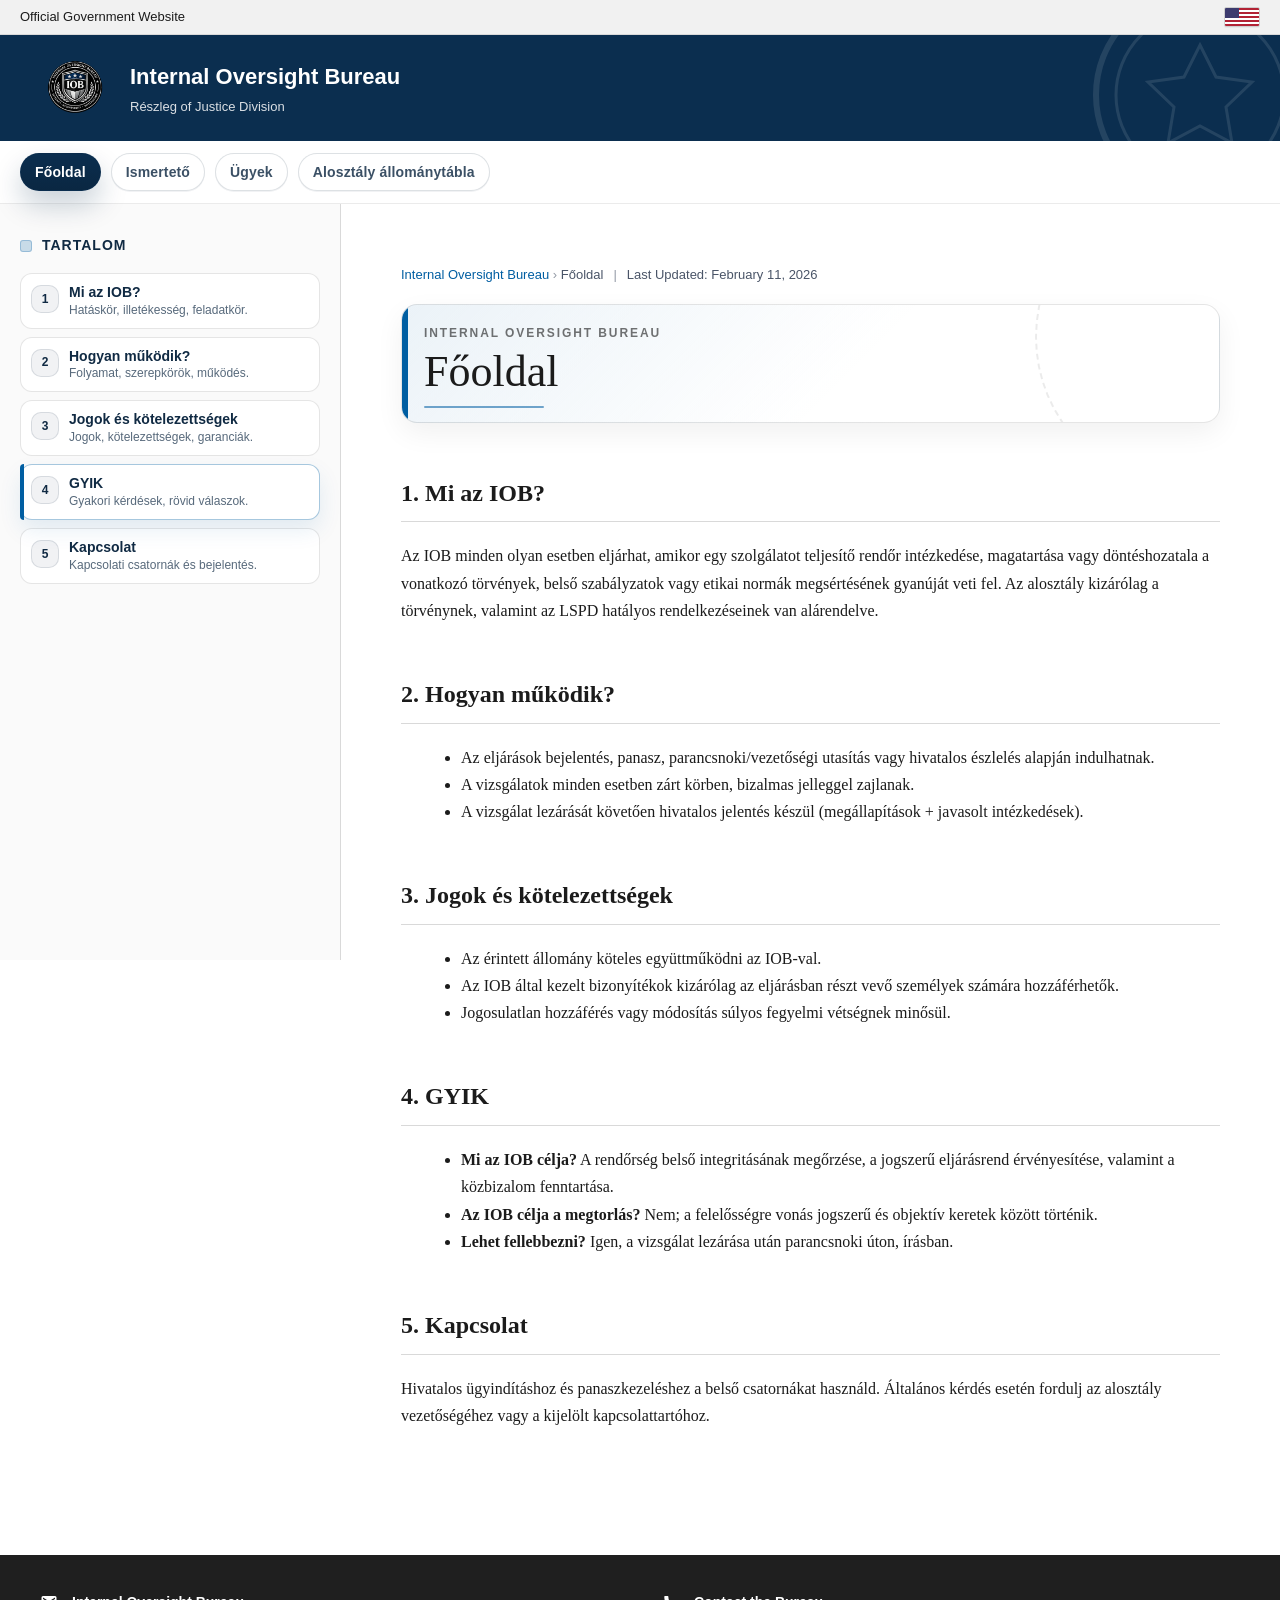
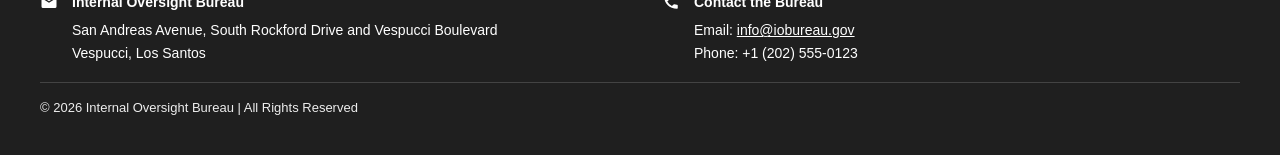
==== commit b3b7be7a: "Add files via upload" ====
--- a/index.html
+++ b/index.html
@@ -100,16 +100,16 @@
 </div>
 <h3>Tartalom</h3>
 <nav class="toc" aria-label="Ismertető tartalomjegyzék">
-<a href="#hatoskor" class="toc-link"><span class="toc-num">I</span><span class="toc-text"><span class="toc-label">Hatáskör</span><span class="toc-sub">Illetékesség, ügykörök, jogosultságok.</span></span></a>
-<a href="#eljarasrend" class="toc-link"><span class="toc-num">II</span><span class="toc-text"><span class="toc-label">Eljárásrend</span><span class="toc-sub">Indítás, lefolytatás, dokumentálás.</span></span></a>
-<a href="#alapelvek" class="toc-link"><span class="toc-num">III</span><span class="toc-text"><span class="toc-label">Alapelvek</span><span class="toc-sub">Pártatlanság, titoktartás, jogkövetés.</span></span></a>
-<a href="#szervezet" class="toc-link"><span class="toc-num">IV</span><span class="toc-text"><span class="toc-label">Szervezeti felépítés</span><span class="toc-sub">Rangstruktúra és felelősségi körök.</span></span></a>
-<a href="#vizsgalat" class="toc-link"><span class="toc-num">V</span><span class="toc-text"><span class="toc-label">Vizsgálati folyamat</span><span class="toc-sub">Lépések, meghallgatások, zárás.</span></span></a>
-<a href="#fegyelmi" class="toc-link"><span class="toc-num">VI</span><span class="toc-text"><span class="toc-label">Fegyelmi intézkedések</span><span class="toc-sub">Lehetséges intézkedések és javaslatok.</span></span></a>
-<a href="#fellebbezes" class="toc-link"><span class="toc-num">VII</span><span class="toc-text"><span class="toc-label">Fellebbezés</span><span class="toc-sub">Felülvizsgálati rend, parancsnoki út.</span></span></a>
-<a href="#sablonok" class="toc-link"><span class="toc-num">VIII</span><span class="toc-text"><span class="toc-label">Dokumentum sablonok</span><span class="toc-sub">Űrlapok, jegyzőkönyv, jelentés sablonok.</span></span></a>
-<a href="#titoktartas" class="toc-link"><span class="toc-num">IX</span><span class="toc-text"><span class="toc-label">Titoktartás</span><span class="toc-sub">Bizalmas kezelés, összeférhetetlenség.</span></span></a>
-<a href="#nyilvanossag" class="toc-link"><span class="toc-num">X</span><span class="toc-text"><span class="toc-label">Nyilvánosság</span><span class="toc-sub">Kiadás, anonimizálás, kivonatolás.</span></span></a>
+<a href="#ism-hatoskor" class="toc-link"><span class="toc-num">I</span><span class="toc-text"><span class="toc-label">Hatáskör</span><span class="toc-sub">Illetékesség, ügykörök, jogosultságok.</span></span></a>
+<a href="#ism-eljarasrend" class="toc-link"><span class="toc-num">II</span><span class="toc-text"><span class="toc-label">Eljárásrend</span><span class="toc-sub">Indítás, lefolytatás, dokumentálás.</span></span></a>
+<a href="#ism-alapelvek" class="toc-link"><span class="toc-num">III</span><span class="toc-text"><span class="toc-label">Alapelvek</span><span class="toc-sub">Pártatlanság, titoktartás, jogkövetés.</span></span></a>
+<a href="#ism-szervezet" class="toc-link"><span class="toc-num">IV</span><span class="toc-text"><span class="toc-label">Szervezeti felépítés</span><span class="toc-sub">Rangstruktúra és felelősségi körök.</span></span></a>
+<a href="#ism-vizsgalat" class="toc-link"><span class="toc-num">V</span><span class="toc-text"><span class="toc-label">Vizsgálati folyamat</span><span class="toc-sub">Lépések, meghallgatások, zárás.</span></span></a>
+<a href="#ism-fegyelmi" class="toc-link"><span class="toc-num">VI</span><span class="toc-text"><span class="toc-label">Fegyelmi intézkedések</span><span class="toc-sub">Lehetséges intézkedések és javaslatok.</span></span></a>
+<a href="#ism-fellebbezes" class="toc-link"><span class="toc-num">VII</span><span class="toc-text"><span class="toc-label">Fellebbezés</span><span class="toc-sub">Felülvizsgálati rend, parancsnoki út.</span></span></a>
+<a href="#ism-sablonok" class="toc-link"><span class="toc-num">VIII</span><span class="toc-text"><span class="toc-label">Dokumentum sablonok</span><span class="toc-sub">Űrlapok, jegyzőkönyv, jelentés sablonok.</span></span></a>
+<a href="#ism-titoktartas" class="toc-link"><span class="toc-num">IX</span><span class="toc-text"><span class="toc-label">Titoktartás</span><span class="toc-sub">Bizalmas kezelés, összeférhetetlenség.</span></span></a>
+<a href="#ism-nyilvanossag" class="toc-link"><span class="toc-num">X</span><span class="toc-text"><span class="toc-label">Nyilvánosság</span><span class="toc-sub">Kiadás, anonimizálás, kivonatolás.</span></span></a>
 </nav>
 </div>
 <div class="content" id="infoContent">
@@ -152,7 +152,7 @@
   </div>
 </div>
 
-<h2 id="hatoskor">I. Hatáskör és illetékesség</h2>
+<h2 id="ism-hatoskor">I. Hatáskör és illetékesség</h2>
 <p>Az IOB hatáskörébe tartozik minden olyan ügy kivizsgálása, amely az alábbiakat érintheti:</p>
 <ul>
 <li>rendőri túlkapás vagy indokolatlan erőalkalmazás</li>
@@ -165,7 +165,7 @@
 <p>
         Az IOB jogosult bármely rendőri állományba tartozó személy meghallgatására, szolgálati dokumentumok, jelentések és egyéb releváns anyagok bekérésére és elemzésére.
       </p>
-<h2 id="eljarasrend">II. Eljárásrend</h2>
+<h2 id="ism-eljarasrend">II. Eljárásrend</h2>
 <ul>
 <li>Az eljárások bejelentés, panasz, parancsnoki/vezetőségi utasítás vagy hivatalos észlelés alapján indulhatnak.</li>
 <li>A vizsgálatok minden esetben zárt körben, bizalmas jelleggel zajlanak.</li>
@@ -175,7 +175,7 @@
 <p>
         Az IOB által kezelt bizonyítékok kizárólag az eljárásban részt vevő személyek számára hozzáférhetők. Jogosulatlan hozzáférés vagy módosítás súlyos fegyelmi vétségnek minősül.
       </p>
-<h2 id="alapelvek">III. Alapelvek</h2>
+<h2 id="ism-alapelvek">III. Alapelvek</h2>
 <p>Az Internal Oversight Bureau működését az alábbi alapelvek határozzák meg:</p>
 <ul>
 <li><strong>Pártatlanság</strong> – rangra, beosztásra vagy szolgálati múltra tekintet nélkül</li>
@@ -183,7 +183,7 @@
 <li><strong>Jogszabálykövetés</strong> – minden eljárás a hatályos törvények és belső szabályzatok szerint</li>
 <li><strong>Szakmaiság</strong> – az eljárások dokumentált, ellenőrizhető módon zajlanak</li>
 </ul>
-<h2 id="szervezet">IV. Szervezeti felépítés és rangstruktúra</h2>
+<h2 id="ism-szervezet">IV. Szervezeti felépítés és rangstruktúra</h2>
 <h3>1. Belső ellenőrzés igazgatója</h3>
 <p>Az Internal Oversight Bureau vezetője. Feladatköre:</p>
 <ul>
@@ -216,7 +216,7 @@
 <li>meghallgatások lefolytatása</li>
 <li>jelentések előkészítése</li>
 </ul>
-<h2 id="vizsgalat">V. Eljárásrend – Vizsgálati folyamat</h2>
+<h2 id="ism-vizsgalat">V. Eljárásrend – Vizsgálati folyamat</h2>
 <h3>Jogi képviselet és jogi jelenlét a meghallgatások során</h3>
 <p>
         Az Internal Oversight Bureau által lefolytatott meghallgatások során a meghallgatott rendőri állomány tagjának joga van törvényes rendőri jogi képviselethez.
@@ -270,7 +270,7 @@
 <li>az eset jogi és szabályzati értékelését</li>
 <li>az ajánlott intézkedést</li>
 </ul>
-<h2 id="fegyelmi">VI. Fegyelmi intézkedések – javaslati rendszer</h2>
+<h2 id="ism-fegyelmi">VI. Fegyelmi intézkedések – javaslati rendszer</h2>
 <p>Az IOB az alábbi intézkedésekre tehet javaslatot:</p>
 <ul>
 <li>szóbeli vagy írásbeli figyelmeztetés</li>
@@ -281,7 +281,7 @@
 <li>az ügy lezárása intézkedés nélkül</li>
 </ul>
 <p>A végső döntés a parancsnoki/vezetőségi állomány hatáskörébe tartozik.</p>
-<h2 id="fellebbezes">VII. Fellebbezési jog és eljárásrend</h2>
+<h2 id="ism-fellebbezes">VII. Fellebbezési jog és eljárásrend</h2>
 <p>
         Az IOB által lefolytatott vizsgálat lezárását követően az érintett személy jogosult a megállapításokkal, illetve az ajánlott intézkedésekkel szemben parancsnoki úton fellebbezést benyújtani.
       </p>
@@ -305,7 +305,7 @@
 <p>
         A parancsnoki döntés véglegesnek minősül, és az ügy lezárását követően az IOB nyilvántartásában rögzítésre kerül.
       </p>
-<h2 id="sablonok">VIII. Hivatalos dokumentum sablonok</h2>
+<h2 id="ism-sablonok">VIII. Hivatalos dokumentum sablonok</h2>
 <h3>1. Panaszbejelentő lap — Internal Oversight Bureau – Complaint Form</h3>
 <ul>
 <li>Bejelentő neve:</li>
@@ -338,7 +338,7 @@
 <li>Jóváhagyta: Director / Igazgatóhelyettes</li>
 <li>Dátum:</li>
 </ul>
-<h2 id="titoktartas">IX. Titoktartási és magatartási szabályok</h2>
+<h2 id="ism-titoktartas">IX. Titoktartási és magatartási szabályok</h2>
 <p>Az IOB állományának tagjai kötelesek:</p>
 <ul>
 <li>a vizsgálatokkal kapcsolatos információkat bizalmasan kezelni</li>
@@ -348,7 +348,7 @@
 </ul>
 <p>A titoktartás megszegése önálló fegyelmi eljárást von maga után.</p>
 
-<h2 id="nyilvanossag">X. Nyilvánosság és adatkiadási szabályzat</h2>
+<h2 id="ism-nyilvanossag">X. Nyilvánosság és adatkiadási szabályzat</h2>
 
 <p>
   Az ügy lezárása <strong>önmagában nem</strong> jelenti azt, hogy az ügy teljes iratanyaga automatikusan nyilvános. Az Egyesült Államok gyakorlatában
--- a/styles.css
+++ b/styles.css
@@ -0,0 +1,2182 @@
+:root{
+  --doj-blue:#0b2e4f;
+  --doj-dark:#102a43;
+  --doj-light:#f2f4f7;
+  --doj-border:#d9d9d9;
+  --doj-accent:#005ea2;
+}
+
+body{
+  margin:0;
+  font-family: Georgia, "Times New Roman", serif;
+  color:#1b1b1b;
+  background:#ffffff;
+  line-height:1.7;
+}
+
+/* TOP GOV BAR */
+.govbar{
+  background:#f1f1f1;
+  font-size:13px;
+  padding:6px 20px;
+  border-bottom:1px solid var(--doj-border);
+  font-family: Arial, sans-serif;
+  display:flex;
+  align-items:center;
+  justify-content:space-between;
+  gap:12px;
+  position:fixed;
+  top:0;
+  left:0;
+  right:0;
+  z-index:1000;
+}
+
+.govbar .govbar-left{display:flex; align-items:center; gap:10px;}
+.govbar .govbar-flag{
+  width:34px;
+  height:18px;
+  border:1px solid #cfcfcf;
+  border-radius:2px;
+  background-image:url("data:image/svg+xml;utf8,<svg xmlns='http://www.w3.org/2000/svg' width='34' height='18' viewBox='0 0 34 18'><rect width='34' height='18' fill='%23fff'/><g fill='%23b22234'><rect y='0' width='34' height='2'/><rect y='4' width='34' height='2'/><rect y='8' width='34' height='2'/><rect y='12' width='34' height='2'/><rect y='16' width='34' height='2'/></g><rect width='14' height='10' fill='%233c3b6e'/></svg>");
+  background-size:cover;
+  box-shadow:0 1px 0 rgba(0,0,0,.04);
+}
+
+/* HEADER */
+
+/* header polish */
+.header{
+  position:fixed;
+  top:var(--govbar-h, 0px);
+  left:0;
+  right:0;
+  z-index:999;
+  overflow:hidden;
+}
+.header::after{
+  content:"";
+  position:absolute;
+  right:-40px;
+  top:-60px;
+  width:240px;
+  height:240px;
+  opacity:.10;
+  background-image:url("data:image/svg+xml;utf8,<svg xmlns='http://www.w3.org/2000/svg' width='240' height='240' viewBox='0 0 240 240'><circle cx='120' cy='120' r='104' fill='none' stroke='%23ffffff' stroke-width='6'/><circle cx='120' cy='120' r='84' fill='none' stroke='%23ffffff' stroke-width='3'/><path d='M120 70 l16 32 36 5-26 25 6 36-32-17-32 17 6-36-26-25 36-5z' fill='none' stroke='%23ffffff' stroke-width='3'/></svg>");
+  background-size:contain;
+  background-repeat:no-repeat;
+  pointer-events:none;
+}
+
+.header{
+  background:var(--doj-blue);
+  color:white;
+  padding:18px 40px;
+}
+
+.header-inner{
+  max-width:1300px;
+  margin:auto;
+  display:flex;
+  align-items:center;
+  gap:20px;
+}
+
+.header img{
+  height:70px;
+}
+
+.header-text strong{
+  font-size:22px;
+  font-family: Arial, sans-serif;
+}
+
+.header-text span{
+  display:block;
+  font-size:13px;
+  opacity:.85;
+  font-family: Arial, sans-serif;
+}
+
+/* TOP NAV (NEW) */
+.topnav{
+  background:#ffffff;
+  border-bottom:1px solid var(--doj-border);
+  font-family: Arial, sans-serif;
+  position:fixed;
+  top:calc(var(--govbar-h, 0px) + var(--header-h, 0px));
+  left:0;
+  right:0;
+  z-index:998;
+}
+
+.topnav-inner{
+  max-width:1300px;
+  margin:auto;
+  padding:10px 20px;
+  display:flex;
+  gap:10px;
+  flex-wrap:wrap;
+}
+
+.navbtn{
+  appearance:none;
+  border:1px solid var(--doj-border);
+  background:#f7f7f7;
+  color:#102a43;
+  padding:10px 14px;
+  border-radius:6px;
+  font-size:14px;
+  cursor:pointer;
+}
+
+.navbtn:hover{
+  border-color:var(--doj-accent);
+  color:var(--doj-accent);
+  background:#ffffff;
+}
+
+.navbtn.active{
+  background:var(--doj-accent);
+  border-color:var(--doj-accent);
+  color:#ffffff;
+}
+
+/* MAIN LAYOUT */
+.main{
+  max-width:1300px;
+  margin:auto;
+  display:flex;
+  margin-top:var(--chrome-h, 0px);
+}
+
+/* SIDEBAR */
+.sidebar{
+  width:300px;
+  border-right:1px solid var(--doj-border);
+  padding:30px 20px;
+  background:#fafafa;
+  position:sticky;
+  top:var(--chrome-h, 0px);
+  height:calc(100vh - var(--chrome-h, 0px));
+  overflow-y:auto;
+  font-family: Arial, sans-serif;
+}
+
+.sidebar h3{
+  font-size:14px;
+  text-transform:uppercase;
+  letter-spacing:1px;
+  margin-bottom:15px;
+}
+
+.sidebar a{
+  display:block;
+  color:#102a43;
+  text-decoration:none;
+  padding:6px 0;
+  font-size:14px;
+}
+
+.sidebar a:hover{
+  color:var(--doj-accent);
+}
+
+.sidebar .searchbox{
+  margin:0 0 18px 0;
+}
+
+.sidebar input[type="search"]{
+  width:100%;
+  padding:10px 10px;
+  border:1px solid var(--doj-border);
+  border-radius:6px;
+  font-size:14px;
+}
+
+.sidebar .helptext{
+  font-size:12px;
+  opacity:.8;
+  margin-top:6px;
+}
+
+/* CONTENT */
+.content{
+  flex:1;
+  padding:50px 60px;
+  max-width:900px;
+}
+
+.content img{
+  display:block;
+  margin:30px auto;
+  max-width:350px;
+}
+
+/* DOJ-LIKE META (minimal inspiration from justice.gov layout) */
+.meta{
+  font-family: Arial, sans-serif;
+  font-size:13px;
+  color:#4a5568;
+  display:flex;
+  flex-wrap:wrap;
+  gap:10px;
+  align-items:center;
+  margin:10px 0 18px;
+}
+.meta a{color:var(--doj-accent); text-decoration:none;}
+.meta a:hover{text-decoration:underline;}
+.meta .sep{opacity:.6;}
+
+h1{
+  font-size:38px;
+  font-weight:normal;
+  margin-top:0;
+}
+
+h2{
+  font-size:24px;
+  margin-top:50px;
+  border-bottom:1px solid var(--doj-border);
+  padding-bottom:8px;
+}
+
+h3{
+  font-size:18px;
+  margin-top:26px;
+  margin-bottom:6px;
+  font-family: Arial, sans-serif;
+  color:#102a43;
+}
+
+ul{
+  margin-left:20px;
+}
+
+.notice{
+  background:#f9f9f9;
+  border-left:4px solid var(--doj-accent);
+  padding:20px;
+  margin:25px 0;
+}
+
+mark{
+  background: #fff2a8;
+  padding: 0 2px;
+}
+
+mark.current{outline:2px solid var(--doj-accent);}
+
+/* HOME HERO */
+.home-hero{text-align:center; margin:10px 0 25px;}
+.home-hero .home-title{font-family: Arial, sans-serif; font-size:16px; letter-spacing:1.5px; text-transform:uppercase; color:var(--doj-dark); margin:0 0 10px 0;}
+.home-hero img{max-width:180px; margin:0 auto;}
+
+/* FIND (CTRL+F STYLE) */
+.findbar{display:flex; gap:6px; align-items:center;}
+.findbar input[type="search"]{flex:1;}
+.findbar button{
+  border:1px solid var(--doj-border);
+  background:#ffffff;
+  border-radius:6px;
+  padding:10px 10px;
+  cursor:pointer;
+  font-size:14px;
+  line-height:1;
+}
+.findbar button:hover{
+  border-color:var(--doj-accent);
+  color:var(--doj-accent);
+}
+/* SCROLL ANIMATION (ISMERTETŐ) */
+.scroll-anim{opacity:0; transform:translateY(12px); transition:opacity .6s ease, transform .6s ease;}
+.scroll-anim.in{opacity:1; transform:none;}
+@media (prefers-reduced-motion: reduce){
+  .scroll-anim{opacity:1; transform:none; transition:none;}
+}
+
+/* FOOTER */
+/* PAGE SWITCHING */
+.page{
+  display:none;
+}
+.page.active{
+  display:block;
+}
+
+/* RESPONSIVE */
+@media(max-width:1000px){
+  .main{
+    flex-direction:column;
+  }
+  .sidebar{
+    position:relative;
+    width:100%;
+    height:auto;
+    border-right:none;
+    border-bottom:1px solid var(--doj-border);
+    top:auto;
+  }
+  .content{
+    padding:35px 20px;
+  }
+}
+
+/* Keep in-page anchors visible under fixed chrome */
+[id^="sec-"]{ scroll-margin-top: calc(var(--chrome-h, 0px) + 16px); }
+
+/* DOJ-LIKE FOOTER (2-column with white icons) */
+.footer{
+  background:#1f1f1f; /* darker than --doj-dark for DOJ look */
+  color:#ffffff;
+  padding:36px 40px;
+  font-size:14px;
+  margin-top:60px;
+  font-family: Arial, sans-serif;
+}
+.footer a{ color:#ffffff; text-decoration:underline; }
+.footer a:hover{ opacity:.9; }
+.footer-container{
+  max-width:1300px;
+  margin:auto;
+  display:flex;
+  justify-content:space-between;
+  gap:44px;
+  flex-wrap:wrap;
+  align-items:flex-start;
+}
+.footer-col{ min-width:280px; flex:1; }
+.footer-title{
+  font-weight:700;
+  letter-spacing:.5px;
+  margin:0 0 10px 0;
+}
+.footer-item{
+  display:flex;
+  gap:14px;
+  align-items:flex-start;
+  line-height:1.6;
+}
+.footer-icon{
+  width:18px;
+  height:18px;
+  flex:0 0 18px;
+  margin-top:2px;
+  color:#ffffff; /* icons white */
+}
+.footer-subtitle{
+  font-weight:700;
+  margin:0 0 6px 0;
+}
+.footer-divider{
+  max-width:1300px;
+  margin:18px auto 0;
+  border-top:1px solid rgba(255,255,255,.18);
+  padding-top:14px;
+  opacity:.92;
+  font-size:13px;
+}
+
+.dept-iob{color:var(--doj-blue);font-weight:700;}
+.status-active{color:#1a7f37;font-weight:700;}
+
+/* Roster (állománytábla) */
+.roster-table{width:100%;border-collapse:separate;border-spacing:0;font-family:Arial, sans-serif;}
+.roster-table thead th{
+  text-align:left;
+  border-bottom:1px solid var(--doj-border);
+  padding:12px 12px;
+  font-weight:700;
+  color:#111;
+  background:rgba(11,46,79,0.03);
+}
+.roster-table tbody td{
+  border-bottom:1px solid var(--doj-border);
+  padding:12px 12px;
+  vertical-align:middle;
+}
+.roster-table tbody tr:hover{background:rgba(11,46,79,0.035);}
+.roster-avatar{
+  width:92px;height:92px;object-fit:cover;border-radius:16px;
+  border:1px solid rgba(0,0,0,.08);
+  box-shadow:0 6px 18px rgba(0,0,0,.08);
+}
+.roster-name{font-weight:700;}
+.roster-role{white-space:nowrap;}
+
+/* ===== Roster expandable profiles (accordion) ===== */
+.roster-name-btn{
+  background: none;
+  border: none;
+  padding: 0;
+  color: inherit;
+  font: inherit;
+  text-align: left;
+  cursor: pointer;
+  font-weight: 700;
+  text-decoration: none;
+  }
+.roster-name-btn:hover{
+  color: var(--doj-accent);
+}
+.roster-detail td{
+  padding: 0;
+  border-top: none;
+}
+.profile-card{
+  margin: 10px 0 18px;
+  border: 1px solid rgba(0,0,0,.10);
+  border-left: 6px solid var(--doj-accent);
+  border-radius: 14px;
+  background: #ffffff;
+  padding: 18px 18px 16px;
+  box-shadow: 0 10px 24px rgba(0,0,0,.10);
+}
+.profile-top{
+  display:flex;
+  gap:8px;
+  align-items:center;
+  margin-bottom:14px;
+}
+
+.profile-meta{
+  margin-left:-10px;
+}
+
+.profile-name{
+  margin-bottom:2px;
+}
+
+.profile-role{
+  margin-top:0;
+}
+.profile-avatar{
+  width: 190px;
+  height: 190px;
+  object-fit: cover;
+  border-radius: 18px;
+  border: 4px solid var(--doj-accent);
+  box-shadow: 0 0 0 4px #ffffff, 0 14px 28px rgba(0,0,0,.22);
+}
+.profile-name{
+  font-size: 20px;
+  font-weight: 800;
+  letter-spacing: .2px;
+  color: var(--doj-blue);
+}
+.profile-role{
+  font-size: 14px;
+  color: rgba(0,0,0,.75);
+  margin-top: 2px;
+}
+.profile-chips{
+  display:flex;
+  gap:10px;
+  margin-top: 10px;
+  flex-wrap: wrap;
+}
+.chip{
+  display:inline-flex;
+  align-items:center;
+  padding: 6px 12px;
+  border-radius: 999px;
+  font-size: 12px;
+  font-weight: 800;
+  letter-spacing: .5px;
+  border: 1px solid rgba(0,0,0,.10);
+}
+.chip-dept{
+  color: var(--doj-accent);
+  background: rgba(0,94,162,.08);
+}
+.chip-status{
+  color: #ffffff;
+  background: #1a7f37;
+  border-color: rgba(0,0,0,.12);
+}
+.profile-grid{
+  display:grid;
+  grid-template-columns: repeat(3, minmax(0, 1fr));
+  gap: 10px 14px;
+  margin-top: 10px;
+}
+.profile-field{
+  padding: 10px 12px;
+  border-radius: 12px;
+  background: rgba(16,42,67,.04);
+  border: 1px solid rgba(0,0,0,.06);
+}
+.profile-label{
+  font-size: 11px;
+  letter-spacing: .6px;
+  text-transform: uppercase;
+  color: rgba(0,0,0,.55);
+  font-weight: 800;
+}
+.profile-value{
+  margin-top: 4px;
+  font-size: 13px;
+  font-weight: 700;
+  color: rgba(0,0,0,.85);
+}
+.profile-bio{
+  margin-top: 12px;
+  padding-top: 12px;
+  border-top: 1px solid rgba(0,0,0,.08);
+  color: rgba(0,0,0,.78);
+  font-size: 14px;
+}
+
+@media (max-width: 900px){
+  .profile-avatar{ width: 140px; height: 140px; }
+  .profile-grid{ grid-template-columns: repeat(2, minmax(0, 1fr)); }
+}
+@media (max-width: 640px){
+  .profile-top{ align-items:flex-start; }
+  .profile-avatar{ width: 180px; height: 180px; }
+  .profile-grid{ grid-template-columns: 1fr; }
+}
+
+/* Roster responsiveness */
+@media (max-width: 860px){
+  .roster-avatar{width:110px;height:110px;}
+  .profile-avatar{width:220px;height:220px;}
+}
+
+/* === PROFILE TEXT RIGHT PADDING FIX === */
+.profile-top{
+  display:flex;
+  align-items:center;
+  gap:60px;
+}
+
+.profile-meta{
+  padding-right:120px;
+  margin-left:0;
+}
+
+/* === OPTION 2: "Bureau Intelligence" section header (Alosztály állománytábla) === */
+.bureau-hero{
+  position: relative;
+  padding: 28px 26px 22px 26px;
+  border: 1px solid #e6e6e6;
+  border-radius: 14px;
+  background:
+    radial-gradient(1200px 220px at 10% 0%, rgba(0,94,162,.10), transparent 60%),
+    linear-gradient(135deg, rgba(16,42,67,.06), rgba(255,255,255,0) 55%);
+  box-shadow: 0 10px 28px rgba(0,0,0,.06);
+  overflow: hidden;
+  margin-bottom: 18px;
+}
+
+.bureau-hero::before{
+  content:"";
+  position:absolute;
+  left:0;
+  top:0;
+  bottom:0;
+  width:10px;
+  background: linear-gradient(180deg, #005ea2, #0b2e4f);
+}
+
+.bureau-hero::after{
+  content:"";
+  position:absolute;
+  right:-90px;
+  top:-110px;
+  width:260px;
+  height:260px;
+  border-radius: 50%;
+  border: 2px dashed rgba(16,42,67,.12);
+  opacity:.65;
+  pointer-events:none;
+}
+
+.bureau-hero .hero-kicker{
+  font-family: Arial, sans-serif;
+  letter-spacing: .16em;
+  text-transform: uppercase;
+  font-size: 12px;
+  color: #2b3a4a;
+  opacity:.9;
+  margin: 0 0 8px 0;
+}
+
+.bureau-hero .hero-title{
+  margin: 0;
+  font-size: 44px;
+  line-height: 1.08;
+}
+
+.bureau-hero .hero-sub{
+  margin: 10px 0 0 0;
+  max-width: 820px;
+  font-size: 15px;
+  color: #213547;
+  font-family: Arial, sans-serif;
+  opacity:.95;
+}
+
+.bureau-hero .hero-meta{
+  display:flex;
+  flex-wrap: wrap;
+  align-items:center;
+  gap:10px;
+  margin-top: 16px;
+  font-family: Arial, sans-serif;
+}
+
+.bureau-pill{
+  display:inline-flex;
+  align-items:center;
+  gap:8px;
+  border:1px solid #d9d9d9;
+  background:#ffffff;
+  border-radius: 999px;
+  padding: 8px 12px;
+  font-size: 13px;
+  color:#102a43;
+  box-shadow: 0 3px 10px rgba(0,0,0,.05);
+}
+
+.bureau-dot{
+  width:10px;
+  height:10px;
+  border-radius: 50%;
+  background:#2e7d32;
+  box-shadow: 0 0 0 3px rgba(46,125,50,.12);
+}
+
+.bureau-dot.blue{
+  background:#005ea2;
+  box-shadow: 0 0 0 3px rgba(0,94,162,.12);
+}
+
+.bureau-divider{
+  height:1px;
+  background: linear-gradient(90deg, rgba(0,94,162,.0), rgba(0,94,162,.35), rgba(0,94,162,.0));
+  margin: 18px 0 0 0;
+}
+
+
+/* === ROSTER PAGE LAYOUT: remove quick actions + center content === */
+#page-allomanytabla .main{
+  justify-content: center;
+}
+
+#page-allomanytabla .content{
+  max-width: 980px;
+  width: 100%;
+  margin: 0 auto;
+}
+
+
+
+
+/* === ÜGYEK: Case Dashboard (fájlok nélkül) === */
+#page-ugyek .sidebar select,
+#page-ugyek .sidebar input[type="search"]{
+  width:100%;
+  border:1px solid var(--doj-border);
+  border-radius:6px;
+  padding:10px 10px;
+  font-size:14px;
+  background:#ffffff;
+  font-family: Arial, sans-serif;
+}
+
+#page-ugyek .sidebar h3{ margin-top: 18px; }
+#page-ugyek .side-sep{ height:1px; background:var(--doj-border); margin:12px 0; }
+
+.cases-hero{
+  display:flex;
+  align-items:flex-start;
+  justify-content:space-between;
+  gap:14px;
+  padding: 16px 16px;
+  border:1px solid rgba(0,0,0,.08);
+  border-radius:12px;
+  background:
+    radial-gradient(900px 220px at 0% 0%, rgba(0,94,162,.10), transparent 55%),
+    linear-gradient(180deg, rgba(255,255,255,1), rgba(16,42,67,.03));
+  box-shadow: 0 10px 28px rgba(0,0,0,.06);
+  margin: 10px 0 14px;
+}
+.cases-hero-title{
+  font-family: Arial, sans-serif;
+  font-weight: 900;
+  color: var(--doj-blue);
+  font-size: 16px;
+  letter-spacing:.2px;
+}
+.cases-hero-sub{
+  font-family: Arial, sans-serif;
+  font-size: 13px;
+  color: rgba(0,0,0,.70);
+  margin-top: 6px;
+  max-width: 780px;
+}
+.cases-hero-badges{ display:flex; gap:8px; flex-wrap:wrap; justify-content:flex-end; }
+
+.cases-stats{
+  display:grid;
+  grid-template-columns: repeat(2, minmax(0, 1fr));
+  gap:10px;
+  margin: 12px 0 14px;
+}
+.stat-card{
+  padding: 12px 12px;
+  border:1px solid rgba(0,0,0,.10);
+  border-radius:12px;
+  background:#ffffff;
+  box-shadow: 0 6px 16px rgba(0,0,0,.06);
+}
+.stat-num{
+  font-family: Arial, sans-serif;
+  font-weight: 900;
+  font-size: 22px;
+  color:#102a43;
+  line-height: 1.1;
+}
+.stat-label{
+  font-family: Arial, sans-serif;
+  font-size: 12px;
+  letter-spacing: .08em;
+  text-transform: uppercase;
+  color:#4b5563;
+  margin-top: 6px;
+}
+
+.cases-grid{
+  display:grid;
+  grid-template-columns: 1.25fr .95fr;
+  gap:14px;
+  align-items:start;
+}
+
+.cases-panel, .dossier-panel{
+  border:1px solid rgba(0,0,0,.10);
+  border-radius:14px;
+  background:#ffffff;
+  box-shadow: 0 10px 24px rgba(0,0,0,.08);
+  overflow:hidden;
+}
+
+.panel-head{
+  display:flex;
+  align-items:flex-start;
+  justify-content:space-between;
+  gap:12px;
+  padding: 14px 14px;
+  background: rgba(16,42,67,.04);
+  border-bottom:1px solid rgba(0,0,0,.08);
+}
+.panel-title{
+  font-family: Arial, sans-serif;
+  font-weight: 900;
+  color:#102a43;
+}
+.panel-sub{
+  font-family: Arial, sans-serif;
+  font-size: 12px;
+  color: rgba(0,0,0,.65);
+  margin-top: 4px;
+}
+.dossier-mini{ display:flex; gap:10px; flex-wrap:wrap; justify-content:flex-end; }
+
+.cases-table-wrap{ overflow:auto; }
+.cases-table{
+  width:100%;
+  border-collapse:separate;
+  border-spacing:0;
+  font-family: Arial, sans-serif;
+}
+.cases-table thead th{
+  text-align:left;
+  border-bottom:1px solid var(--doj-border);
+  padding:12px 12px;
+  font-weight:800;
+  color:#111;
+  background:rgba(11,46,79,0.03);
+  white-space:nowrap;
+}
+.cases-table tbody td{
+  border-bottom:1px solid var(--doj-border);
+  padding:12px 12px;
+  vertical-align:top;
+}
+.cases-table tbody tr:hover{ background: rgba(11,46,79,0.035); }
+.cases-table tbody tr.is-active{ background: rgba(0,94,162,0.06); }
+.case-title-cell{
+  font-weight: 800;
+  color:#102a43;
+}
+.case-sub-cell{
+  font-size: 12px;
+  color: rgba(0,0,0,.65);
+  margin-top: 4px;
+}
+.pill{
+  display:inline-flex;
+  align-items:center;
+  gap:8px;
+  border:1px solid rgba(0,0,0,.10);
+  border-radius:999px;
+  padding: 6px 10px;
+  font-size: 12px;
+  font-weight: 900;
+  letter-spacing:.4px;
+  font-family: Arial, sans-serif;
+  white-space:nowrap;
+}
+.pill .dot{
+  width:9px;
+  height:9px;
+  border-radius:50%;
+  background:#64748b;
+  box-shadow: 0 0 0 3px rgba(100,116,139,.12);
+}
+.pill.status-active{ background: rgba(46,125,50,.08); color:#1b5e20; border-color: rgba(46,125,50,.20); }
+.pill.status-active .dot{ background:#2e7d32; box-shadow: 0 0 0 3px rgba(46,125,50,.12); }
+.pill.status-in_review{ background: rgba(0,94,162,.08); color:#0b2e4f; border-color: rgba(0,94,162,.20); }
+.pill.status-in_review .dot{ background:#005ea2; box-shadow: 0 0 0 3px rgba(0,94,162,.12); }
+.pill.status-appeal{ background: rgba(197,161,0,.10); color:#7a5a00; border-color: rgba(197,161,0,.25); }
+.pill.status-appeal .dot{ background:#c5a100; box-shadow: 0 0 0 3px rgba(197,161,0,.14); }
+.pill.status-closed{ background: rgba(100,116,139,.10); color:#334155; border-color: rgba(100,116,139,.25); }
+.pill.status-on_hold{ background: rgba(176,0,32,.08); color:#7a0016; border-color: rgba(176,0,32,.18); }
+.pill.status-on_hold .dot{ background:#b00020; box-shadow: 0 0 0 3px rgba(176,0,32,.12); }
+
+.pill.pri-low{ background: rgba(100,116,139,.08); color:#334155; }
+.pill.pri-medium{ background: rgba(0,94,162,.08); color:#0b2e4f; }
+.pill.pri-high{ background: rgba(176,0,32,.08); color:#7a0016; border-color: rgba(176,0,32,.18); }
+.pill.pri-high .dot{ background:#b00020; box-shadow: 0 0 0 3px rgba(176,0,32,.12); }
+
+.dossier-body{
+  padding: 14px;
+  font-family: Arial, sans-serif;
+}
+.dossier-title{
+  font-weight: 900;
+  color:#102a43;
+  font-size: 16px;
+}
+.dossier-meta{
+  margin-top: 6px;
+  font-size: 12px;
+  color: rgba(0,0,0,.70);
+  display:flex;
+  flex-wrap:wrap;
+  gap:10px;
+}
+.dossier-grid{
+  margin-top: 12px;
+  display:grid;
+  grid-template-columns: 1fr 1fr;
+  gap:10px;
+}
+.dossier-box{
+  border:1px solid rgba(0,0,0,.08);
+  border-radius:12px;
+  padding: 10px 12px;
+  background: rgba(16,42,67,.03);
+}
+.dossier-box h4{
+  margin:0 0 6px 0;
+  font-size: 12px;
+  letter-spacing:.08em;
+  text-transform:uppercase;
+  color: rgba(0,0,0,.60);
+}
+.dossier-box p{ margin:0; font-size: 13px; color: rgba(0,0,0,.78); }
+
+.dossier-section{
+  margin-top: 12px;
+  border-top:1px solid rgba(0,0,0,.08);
+  padding-top: 12px;
+}
+.dossier-section h3{
+  margin: 0 0 8px 0;
+  font-size: 14px;
+}
+.timeline{
+  display:flex;
+  flex-direction:column;
+  gap:10px;
+}
+.tl-item{
+  border:1px solid rgba(0,0,0,.08);
+  border-radius:12px;
+  padding: 10px 12px;
+  background:#ffffff;
+}
+.tl-top{
+  display:flex;
+  justify-content:space-between;
+  gap:10px;
+  font-size: 12px;
+  color: rgba(0,0,0,.65);
+}
+.tl-title{ font-weight: 900; color:#102a43; margin-top: 6px; }
+.tl-note{ margin-top: 6px; font-size: 13px; color: rgba(0,0,0,.78); }
+
+.evidence-list{
+  display:flex;
+  flex-direction:column;
+  gap:8px;
+}
+.ev-item{
+  border:1px solid rgba(0,0,0,.08);
+  border-radius:12px;
+  padding: 10px 12px;
+  background:#ffffff;
+}
+.ev-head{
+  display:flex;
+  justify-content:space-between;
+  gap:10px;
+  font-size: 12px;
+  color: rgba(0,0,0,.65);
+}
+.ev-title{ font-weight: 900; color:#102a43; margin-top: 6px; }
+.ev-desc{ margin-top: 6px; font-size: 13px; color: rgba(0,0,0,.78); }
+
+.actions-list{ display:flex; flex-direction:column; gap:8px; }
+.ac-item{
+  border:1px solid rgba(0,0,0,.08);
+  border-radius:12px;
+  padding: 10px 12px;
+  background:#ffffff;
+}
+.ac-title{ font-weight: 900; color:#102a43; }
+.ac-desc{ margin-top: 6px; font-size: 13px; color: rgba(0,0,0,.78); }
+
+@media (max-width: 1100px){
+  .cases-grid{ grid-template-columns: 1fr; }
+  .cases-stats{ grid-template-columns: repeat(2, minmax(0, 1fr)); }
+  .cases-hero{ flex-direction:column; align-items:stretch; }
+  .cases-hero-badges{ justify-content:flex-start; }
+  .dossier-grid{ grid-template-columns: 1fr; }
+}
+
+
+/* === ÜGYEK UX FIX: egyben átlátható oldal (nincs "két rész") === */
+#page-ugyek .content{
+  max-width: 1300px;
+}
+
+#page-ugyek .main{
+  align-items: flex-start;
+}
+
+/* A hero + stat blokkok legyenek kompaktak, ne tolják le a tartalmat */
+#page-ugyek .cases-hero{
+  margin: 8px 0 10px;
+  padding: 14px 14px;
+}
+#page-ugyek .cases-stats{
+  margin: 10px 0 12px;
+}
+
+/* A listát és dossziét azonnal egymás után, egy "folyó" layoutban */
+#page-ugyek .cases-grid{
+  grid-template-columns: minmax(560px, 1.35fr) minmax(380px, 0.95fr);
+  align-items: start;
+}
+
+/* NINCS sticky + NINCS belső scroll: az egész oldal egyben görgethető */
+#page-ugyek .dossier-panel{
+  position: static;
+  top: auto;
+}
+#page-ugyek .dossier-body{
+  max-height: none;
+  overflow: visible;
+}
+
+/* Táblázat: csak vízszintes overflow, hogy ne törje szét */
+#page-ugyek .cases-table-wrap{
+  overflow: visible;
+  max-width: 100%;
+}
+
+/* Kattintható sorok jelzése */
+#page-ugyek .cases-table tbody tr{
+  cursor: pointer;
+}
+#page-ugyek .cases-table tbody tr td:first-child strong{
+  text-decoration: underline;
+  text-decoration-thickness: 1px;
+  text-underline-offset: 3px;
+  text-decoration-color: rgba(0,94,162,.35);
+}
+
+/* Mobil: egypanel + kártyás táblázat */
+@media (max-width: 900px){
+  #page-ugyek .cases-grid{
+    grid-template-columns: 1fr;
+  }
+  #page-ugyek .cases-table thead{
+    display:none;
+  }
+  #page-ugyek .cases-table,
+  #page-ugyek .cases-table tbody,
+  #page-ugyek .cases-table tr,
+  #page-ugyek .cases-table td{
+    display:block;
+    width:100%;
+  }
+  #page-ugyek .cases-table tbody tr{
+    border-bottom: 0;
+    margin: 10px 10px 12px;
+    border:1px solid rgba(0,0,0,.10);
+    border-radius: 12px;
+    box-shadow: 0 6px 16px rgba(0,0,0,.06);
+    overflow:hidden;
+    background:#fff;
+  }
+  #page-ugyek .cases-table tbody td{
+    border-bottom: 1px solid rgba(0,0,0,.08);
+    padding: 10px 12px;
+  }
+  #page-ugyek .cases-table tbody td:last-child{
+    border-bottom: 0;
+  }
+  #page-ugyek .cases-table tbody td::before{
+    content: attr(data-label);
+    display:block;
+    font-size: 11px;
+    letter-spacing: .08em;
+    text-transform: uppercase;
+    color: rgba(0,0,0,.55);
+    margin-bottom: 6px;
+    font-family: Arial, sans-serif;
+    font-weight: 800;
+  }
+}
+
+#page-ugyek .content{
+  max-width: 1300px;
+}
+
+#page-ugyek .main{
+  align-items: flex-start;
+}
+
+/* Kétpaneles layout stabil szélességekkel */
+#page-ugyek .cases-grid{
+  grid-template-columns: minmax(560px, 1.35fr) minmax(380px, 0.95fr);
+}
+
+/* Dosszié legyen "látható", ne csússzon el: sticky + belső scroll */
+#page-ugyek .dossier-panel{
+  position: sticky;
+  top: calc(var(--chrome-h, 0px) + 16px);
+}
+
+#page-ugyek .dossier-body{
+  max-height: calc(100vh - var(--chrome-h, 0px) - 90px);
+  overflow: auto;
+}
+
+/* Táblázat wrap: ne törje szét a layoutot */
+#page-ugyek .cases-table-wrap{
+  overflow: visible;
+  max-width: 100%;
+}
+
+/* Kattintható sorok vizuális jelzése */
+#page-ugyek .cases-table tbody tr{
+  cursor: pointer;
+}
+#page-ugyek .cases-table tbody tr td:first-child strong{
+  text-decoration: underline;
+  text-decoration-thickness: 1px;
+  text-underline-offset: 3px;
+  text-decoration-color: rgba(0,94,162,.35);
+}
+
+/* Mobil: egypanel + "kártyás" táblázat */
+@media (max-width: 900px){
+  #page-ugyek .cases-grid{
+    grid-template-columns: 1fr;
+  }
+  #page-ugyek .dossier-panel{
+    position: static;
+  }
+  #page-ugyek .cases-table thead{
+    display:none;
+  }
+  #page-ugyek .cases-table,
+  #page-ugyek .cases-table tbody,
+  #page-ugyek .cases-table tr,
+  #page-ugyek .cases-table td{
+    display:block;
+    width:100%;
+  }
+  #page-ugyek .cases-table tbody tr{
+    border-bottom: 0;
+    margin: 10px 10px 12px;
+    border:1px solid rgba(0,0,0,.10);
+    border-radius: 12px;
+    box-shadow: 0 6px 16px rgba(0,0,0,.06);
+    overflow:hidden;
+    background:#fff;
+  }
+  #page-ugyek .cases-table tbody td{
+    border-bottom: 1px solid rgba(0,0,0,.08);
+    padding: 10px 12px;
+  }
+  #page-ugyek .cases-table tbody td:last-child{
+    border-bottom: 0;
+  }
+  #page-ugyek .cases-table tbody td::before{
+    content: attr(data-label);
+    display:block;
+    font-size: 11px;
+    letter-spacing: .08em;
+    text-transform: uppercase;
+    color: rgba(0,0,0,.55);
+    margin-bottom: 6px;
+    font-family: Arial, sans-serif;
+    font-weight: 800;
+  }
+}
+
+
+/* === ÜGYEK: egyoszlopos, felhasználóbarát elrendezés === */
+#page-ugyek .sidebar{ display:none; }
+#page-ugyek .main{ justify-content: center; }
+#page-ugyek .content{ max-width: 1300px; width:100%; margin: 0 auto; }
+
+#page-ugyek .cases-toolbar{
+  display:flex;
+  align-items:flex-end;
+  justify-content:space-between;
+  gap:12px;
+  margin: 10px 0 12px;
+  font-family: Arial, sans-serif;
+}
+#page-ugyek .cases-toolbar input,
+#page-ugyek .cases-toolbar select{
+  border:1px solid var(--doj-border);
+  border-radius:8px;
+  padding:10px 10px;
+  font-size:14px;
+  background:#fff;
+  min-width: 260px;
+}
+#page-ugyek .toolbar-left{ flex: 1 1 auto; }
+#page-ugyek .toolbar-left input{ width:100%; max-width: 620px; }
+#page-ugyek .toolbar-right{ flex: 0 0 auto; }
+#page-ugyek .toolbar-label{
+  display:block;
+  font-size: 12px;
+  letter-spacing:.08em;
+  text-transform:uppercase;
+  color: rgba(0,0,0,.60);
+  margin-bottom: 6px;
+  font-weight: 800;
+}
+
+
+@media (max-width: 900px){
+  #page-ugyek .cases-toolbar{
+    flex-direction:column;
+    align-items:stretch;
+  }
+  #page-ugyek .cases-toolbar input,
+  #page-ugyek .cases-toolbar select{
+    width:100%;
+    min-width: 0;
+  }
+}
+
+
+/* === ÜGYEK: középre igazítás + scrollbar eltüntetés === */
+#page-ugyek .main{
+  justify-content: center;
+}
+
+#page-ugyek .content{
+  max-width: 1100px;
+  width: 100%;
+  margin: 0 auto;
+}
+
+#page-ugyek .cases-panel{
+  margin: 0 auto 20px;
+}
+
+
+/* === ÜGYEK: egyszerű lista – stabil középre igazítás === */
+#page-ugyek .sidebar{ display:none; }
+#page-ugyek .main{ justify-content:center; }
+#page-ugyek .content{ max-width: 1000px; width:100%; margin:0 auto; }
+
+
+/* === NUCLEAR CLEANUP: teljes eltávolítás === */
+#page-ugyek .dossier-panel{ display:none !important; }
+#page-ugyek > .dossier-panel{ display:none !important; }
+#page-ugyek .main > .cases-table-wrap{ display:none !important; }
+
+
+/* === FINAL PURGE: minden maradék dosszié elem eltüntetve === */
+#page-ugyek .panel-sub,
+#page-ugyek .dossier-mini,
+#page-ugyek .dossier-body{
+  display:none !important;
+}
+
+
+/* === ÜGYEK: lenyíló részletek (accordion) === */
+#page-ugyek tr.case-row{ cursor:pointer; }
+#page-ugyek tr.case-row.is-active{ background: rgba(0,94,162,0.06); }
+
+#page-ugyek tr.case-detail-row td{
+  padding: 0;
+  background: rgba(16,42,67,.02);
+  border-bottom: 1px solid var(--doj-border);
+}
+
+#page-ugyek .case-detail-wrap{
+  padding: 12px 14px 16px;
+}
+
+#page-ugyek .case-detail-card{
+  border:1px solid rgba(0,0,0,.10);
+  border-radius:14px;
+  background:#ffffff;
+  box-shadow: 0 10px 24px rgba(0,0,0,.08);
+  overflow:hidden;
+}
+
+#page-ugyek .case-detail-head{
+  display:flex;
+  align-items:flex-start;
+  justify-content:space-between;
+  gap:12px;
+  padding: 14px 14px;
+  background: rgba(16,42,67,.04);
+  border-bottom:1px solid rgba(0,0,0,.08);
+}
+
+#page-ugyek .case-detail-title{
+  font-family: Arial, sans-serif;
+  font-weight: 900;
+  color:#102a43;
+}
+
+#page-ugyek .case-detail-meta{
+  margin-top: 6px;
+  font-family: Arial, sans-serif;
+  font-size: 12px;
+  color: rgba(0,0,0,.70);
+  display:flex;
+  flex-wrap:wrap;
+  gap:10px;
+}
+
+#page-ugyek .case-detail-badges{
+  display:flex;
+  gap:8px;
+  flex-wrap:wrap;
+  justify-content:flex-end;
+}
+
+#page-ugyek .case-detail-body{
+  padding: 14px;
+  font-family: Arial, sans-serif;
+}
+
+
+/* === KIVONAT MODAL (Public Summary) === */
+.summary-modal{ position: fixed; inset: 0; display:none; z-index: 9999; }
+.summary-modal.is-open{ display:block; }
+.summary-modal__backdrop{ position:absolute; inset:0; background: rgba(0,0,0,.45); }
+.summary-modal__dialog{
+  position: relative;
+  width: min(720px, calc(100% - 28px));
+  margin: 72px auto;
+  background:#fff;
+  border-radius: 16px;
+  box-shadow: 0 20px 60px rgba(0,0,0,.25);
+  overflow:hidden;
+  font-family: Arial, sans-serif;
+}
+.summary-modal__head{
+  display:flex;
+  align-items:flex-start;
+  justify-content:space-between;
+  gap:12px;
+  padding: 14px 16px;
+  background: rgba(16,42,67,.04);
+  border-bottom: 1px solid rgba(0,0,0,.10);
+}
+.summary-modal__title{ font-weight: 900; color:#102a43; font-size: 18px; }
+.summary-modal__meta{ margin-top: 4px; font-size: 12px; color: rgba(0,0,0,.70); }
+.summary-modal__close{
+  border: 1px solid rgba(0,0,0,.18);
+  background:#fff;
+  border-radius: 10px;
+  width: 38px;
+  height: 38px;
+  font-size: 22px;
+  line-height: 1;
+  cursor: pointer;
+}
+.summary-modal__body{ padding: 16px; }
+.summary-modal__section{ border:1px solid rgba(0,0,0,.10); border-radius: 14px; padding: 14px; background:#fff; }
+.summary-modal__label{ font-size: 11px; letter-spacing:.08em; text-transform: uppercase; color: rgba(0,0,0,.55); font-weight: 900; margin-bottom: 10px; }
+.summary-modal__text{ font-size: 14px; line-height: 1.55; color: rgba(0,0,0,.88); white-space: pre-wrap; }
+.summary-modal__note{ margin-top: 12px; font-size: 12px; color: rgba(0,0,0,.60); }
+@media (max-width: 600px){
+  .summary-modal__dialog{ margin: 18px auto; }
+}
+
+/* Kivonat pill gomb (button reset) */
+#page-ugyek .pill-btn{
+  border: 1px solid rgba(0,0,0,.12);
+  background: inherit;
+  font: inherit;
+  cursor: pointer;
+}
+#page-ugyek .pill-btn:hover{ filter: brightness(0.98); }
+
+
+/* === HOME / ISMERTETŐ UPGRADE (vizuális, de hivatalos) === */
+.hero-card{
+  border:1px solid rgba(0,0,0,.10);
+  border-radius: 16px;
+  background: linear-gradient(135deg, rgba(0,94,162,.08), rgba(255,255,255,1) 45%);
+  box-shadow: 0 10px 28px rgba(0,0,0,.06);
+  overflow:hidden;
+  position: relative;
+}
+.hero-card::before{
+  content:"";
+  position:absolute;
+  left:0; top:0; bottom:0;
+  width: 6px;
+  background: var(--doj-accent);
+}
+.hero-card-inner{
+  padding: 22px 22px 18px 28px;
+}
+.hero-kicker{
+  font-family: Arial, sans-serif;
+  font-size: 12px;
+  letter-spacing: .16em;
+  text-transform: uppercase;
+  color: rgba(0,0,0,.55);
+  font-weight: 900;
+}
+.hero-title{
+  margin: 6px 0 6px 0;
+  font-size: 54px;
+  line-height: 1.05;
+}
+.hero-sub{
+  margin: 0;
+  font-size: 16px;
+  color: rgba(0,0,0,.72);
+  max-width: 72ch;
+}
+.hero-row{
+  display:flex;
+  gap: 12px;
+  flex-wrap: wrap;
+  margin-top: 14px;
+}
+.pill{
+  display:inline-flex;
+  align-items:center;
+  gap: 8px;
+  border: 1px solid rgba(0,0,0,.10);
+  border-radius: 999px;
+  padding: 8px 12px;
+  font-family: Arial, sans-serif;
+  font-weight: 800;
+  font-size: 12px;
+  background: rgba(255,255,255,.75);
+}
+.pill .dot{
+  width: 10px;
+  height: 10px;
+  border-radius: 999px;
+  background: var(--doj-accent);
+  box-shadow: inset 0 0 0 2px rgba(255,255,255,.85);
+}
+.stats-grid{
+  display:grid;
+  grid-template-columns: repeat(3, minmax(0, 1fr));
+  gap: 12px;
+  margin-top: 18px;
+}
+.stat-card{
+  border:1px solid rgba(0,0,0,.10);
+  border-radius: 14px;
+  padding: 14px 14px 12px 14px;
+  background: rgba(255,255,255,.85);
+}
+.stat-num{
+  font-family: Arial, sans-serif;
+  font-weight: 900;
+  font-size: 26px;
+  color: var(--doj-dark);
+  line-height: 1.1;
+}
+.stat-lab{
+  margin-top: 6px;
+  font-family: Arial, sans-serif;
+  font-weight: 900;
+  font-size: 11px;
+  letter-spacing: .12em;
+  text-transform: uppercase;
+  color: rgba(0,0,0,.58);
+}
+.section-cards{
+  display:grid;
+  grid-template-columns: repeat(3, minmax(0, 1fr));
+  gap: 12px;
+  margin-top: 16px;
+}
+.section-card{
+  border:1px solid rgba(0,0,0,.10);
+  border-radius: 14px;
+  padding: 14px;
+  background:#fff;
+}
+.section-card h4{
+  margin: 0 0 6px 0;
+  font-family: Arial, sans-serif;
+  font-weight: 900;
+  font-size: 13px;
+  letter-spacing: .08em;
+  text-transform: uppercase;
+  color: var(--doj-dark);
+}
+.section-card p{
+  margin: 0;
+  font-size: 14px;
+  color: rgba(0,0,0,.72);
+}
+/* Ismertető: alcímek „kártyás” jelölése */
+#page-ismerteto .content h2{
+  margin-top: 34px;
+  padding: 10px 12px;
+  border-left: 5px solid var(--doj-accent);
+  background: rgba(0,94,162,.06);
+  border-radius: 10px;
+}
+/* Vizsgálati folyamat timeline */
+.proc-timeline{
+  margin: 14px 0 6px 0;
+  border: 1px solid rgba(0,0,0,.10);
+  border-radius: 14px;
+  padding: 14px;
+  background: #fff;
+}
+.proc-step{
+  display:flex;
+  gap: 12px;
+  padding: 10px 6px;
+}
+.proc-step:not(:last-child){
+  border-bottom: 1px dashed rgba(0,0,0,.12);
+}
+.proc-bullet{
+  width: 22px; height: 22px;
+  border-radius: 999px;
+  background: rgba(0,94,162,.12);
+  border: 2px solid rgba(0,94,162,.35);
+  flex: 0 0 22px;
+  margin-top: 2px;
+}
+.proc-text h5{
+  margin: 0;
+  font-family: Arial, sans-serif;
+  font-weight: 900;
+  font-size: 13px;
+  color: var(--doj-dark);
+}
+.proc-text p{
+  margin: 4px 0 0 0;
+  font-size: 14px;
+  color: rgba(0,0,0,.72);
+}
+/* Responsive */
+@media (max-width: 980px){
+  .hero-title{ font-size: 40px; }
+  .stats-grid, .section-cards{ grid-template-columns: 1fr; }
+}
+
+
+/* === SIMPLE HERO (Főoldal/Ismertető) === */
+.simple-hero{
+  margin-top: 8px;
+  margin-bottom: 18px;
+  padding: 18px 18px 14px 22px;
+  border: 1px solid rgba(0,0,0,.10);
+  border-radius: 16px;
+  background: linear-gradient(135deg, rgba(0,94,162,.08), rgba(255,255,255,1) 55%);
+  box-shadow: 0 10px 28px rgba(0,0,0,.06);
+  position: relative;
+  overflow: hidden;
+}
+.simple-hero::before{
+  content:"";
+  position:absolute;
+  left:0; top:0; bottom:0;
+  width: 6px;
+  background: var(--doj-accent);
+}
+.simple-hero::after{
+  content:"";
+  position:absolute;
+  right:-120px; top:-120px;
+  width: 300px; height: 300px;
+  border-radius: 999px;
+  border: 2px dashed rgba(0,0,0,.08);
+}
+.simple-hero__kicker{
+  font-family: Arial, sans-serif;
+  font-size: 12px;
+  letter-spacing: .16em;
+  text-transform: uppercase;
+  color: rgba(0,0,0,.55);
+  font-weight: 900;
+}
+.simple-hero__title{
+  margin-top: 6px;
+  font-size: 44px;
+  line-height: 1.05;
+}
+.simple-hero__line{
+  margin-top: 10px;
+  height: 2px;
+  width: 120px;
+  background: rgba(0,94,162,.55);
+  border-radius: 999px;
+}
+@media (max-width: 980px){
+  .simple-hero__title{ font-size: 34px; }
+}
+
+
+/* === ÜGYEK: egységesebb, „állománytábla” stílus === */
+#page-ugyek .cases-hero{
+  border:1px solid rgba(0,0,0,.10);
+  border-radius: 16px;
+  background: linear-gradient(135deg, rgba(0,94,162,.08), rgba(255,255,255,1) 55%);
+  box-shadow: 0 10px 28px rgba(0,0,0,.06);
+  overflow:hidden;
+  position: relative;
+  padding: 18px 18px 16px 24px;
+}
+#page-ugyek .cases-hero::before{
+  content:"";
+  position:absolute;
+  left:0; top:0; bottom:0;
+  width: 6px;
+  background: var(--doj-accent);
+}
+#page-ugyek .cases-hero-title{
+  font-family: Arial, sans-serif;
+  font-weight: 900;
+  letter-spacing: .02em;
+  font-size: 18px;
+  color: var(--doj-dark);
+}
+#page-ugyek .cases-hero-sub{
+  margin-top: 6px;
+  color: rgba(0,0,0,.72);
+  font-size: 14px;
+  max-width: 80ch;
+}
+#page-ugyek .cases-toolbar{
+  margin-top: 14px;
+  border:1px solid rgba(0,0,0,.10);
+  border-radius: 14px;
+  padding: 12px 14px;
+  background: rgba(255,255,255,.90);
+  display:flex;
+  justify-content: space-between;
+  gap: 14px;
+  align-items: end;
+}
+#page-ugyek .cases-toolbar input[type="search"],
+#page-ugyek .cases-toolbar select{
+  width: 100%;
+  border:1px solid rgba(0,0,0,.14);
+  border-radius: 12px;
+  padding: 10px 12px;
+  font-size: 14px;
+  background:#fff;
+}
+#page-ugyek .toolbar-left{ flex: 1; min-width: 280px; }
+#page-ugyek .toolbar-right{ width: 280px; }
+#page-ugyek .toolbar-label{
+  display:block;
+  font-family: Arial, sans-serif;
+  font-weight: 900;
+  font-size: 11px;
+  letter-spacing: .12em;
+  text-transform: uppercase;
+  color: rgba(0,0,0,.55);
+  margin-bottom: 6px;
+}
+#page-ugyek .cases-panel{
+  border:1px solid rgba(0,0,0,.10);
+  border-radius: 16px;
+  margin-top: 14px;
+  overflow:hidden;
+  background:#fff;
+  box-shadow: 0 10px 28px rgba(0,0,0,.05);
+}
+#page-ugyek .panel-head{
+  display:flex;
+  justify-content: space-between;
+  gap: 12px;
+  align-items: center;
+  padding: 14px 16px;
+  background: rgba(16,42,67,.04);
+  border-bottom: 1px solid rgba(0,0,0,.10);
+}
+#page-ugyek .panel-title{
+  font-family: Arial, sans-serif;
+  font-weight: 900;
+  font-size: 14px;
+  letter-spacing: .08em;
+  text-transform: uppercase;
+  color: var(--doj-dark);
+}
+#page-ugyek .cases-table{
+  width:100%;
+  border-collapse: collapse;
+}
+#page-ugyek .cases-table thead th{
+  background: rgba(0,0,0,.03);
+  border-bottom: 1px solid rgba(0,0,0,.10);
+  padding: 12px 14px;
+  font-family: Arial, sans-serif;
+  font-weight: 900;
+  text-transform: none;
+}
+#page-ugyek .cases-table tbody td{
+  padding: 14px;
+  border-bottom: 1px solid rgba(0,0,0,.08);
+  vertical-align: top;
+}
+#page-ugyek .cases-table tbody tr:hover{
+  background: rgba(0,94,162,.05);
+}
+#page-ugyek .cases-table-wrap{
+  overflow: visible; /* ne dobjon extra scrollbart */
+}
+@media (max-width: 980px){
+  #page-ugyek .cases-toolbar{ flex-direction: column; align-items: stretch; }
+  #page-ugyek .toolbar-right{ width: 100%; }
+}
+
+
+/* === ÜGYEK: H1 finomhangolás === */
+#page-ugyek h1{
+  margin: 6px 0 10px 0;
+  font-size: 54px;
+  line-height: 1.02;
+  position: relative;
+}
+#page-ugyek h1::after{
+  content:"";
+  display:block;
+  width: 64px;
+  height: 6px;
+  margin-top: 12px;
+  background: linear-gradient(90deg, rgba(0,94,162,.85), rgba(0,94,162,.25));
+  border-radius: 999px;
+  box-shadow: 0 6px 16px rgba(0,0,0,.06);
+}
+#page-ugyek .breadcrumbs{
+  margin-top: 2px;
+  color: rgba(0,0,0,.60);
+}
+
+
+/* === ÜGYEK: táblázat egy sorban, no wrap === */
+#page-ugyek .cases-table th,
+#page-ugyek .cases-table td{
+  white-space: nowrap;
+}
+#page-ugyek .cases-table td:nth-child(2){
+  white-space: normal; /* cím lehet 2 sor, de ne törje szét a layoutot túlzottan */
+  min-width: 320px;
+}
+#page-ugyek .cases-table td:first-child a,
+#page-ugyek .cases-table td:first-child{
+  white-space: nowrap !important;
+  word-break: normal;
+  overflow-wrap: normal;
+}
+#page-ugyek .cases-table td:first-child a{
+  display:inline-block;
+}
+#page-ugyek .cases-table td:nth-child(3){
+  width: 120px;
+}
+#page-ugyek .cases-table td:nth-child(4){
+  width: 210px;
+}
+#page-ugyek .cases-table td:nth-child(5){
+  width: 140px;
+}
+
+
+@media (max-width: 980px){
+  #page-ugyek .cases-table-wrap{ overflow-x: auto; }
+  #page-ugyek .cases-table{ min-width: 820px; }
+}
+
+
+/* ÜGYEK: hero leírás 1 sorban */
+#page-ugyek .cases-hero-sub{
+  white-space: nowrap;
+  overflow: hidden;
+  text-overflow: ellipsis;
+}
+@media (max-width: 980px){
+  #page-ugyek .cases-hero-sub{ white-space: normal; }
+}
+
+
+/* ÜGYEK: leírás teljes szöveg (nincs ...) */
+#page-ugyek .cases-hero-sub{
+  white-space: normal !important;
+  overflow: visible !important;
+  text-overflow: clip !important;
+}
+
+
+/* ÜGYEK: cases-hero kinézet közel a főoldalhoz */
+#page-ugyek .cases-hero{
+  padding: 18px 18px 14px 22px;
+}
+#page-ugyek .cases-hero-title{
+  font-size: 16px;
+  letter-spacing: .08em;
+  text-transform: uppercase;
+}
+
+
+/* =============================== */
+/*  ROSTER REFINEMENTS (SMALL)     */
+/*  Rank badge • Clearance • Motto */
+/* =============================== */
+
+.rank-badge{
+  display:inline-block;
+  padding:4px 10px;
+  border-radius:999px;
+  font-size:12px;
+  font-weight:800;
+  letter-spacing:.4px;
+  border:1px solid rgba(0,0,0,.12);
+  background:rgba(16,42,67,.06);
+  white-space:nowrap;
+  vertical-align:middle;
+}
+
+.rank-director{
+  background:rgba(11,46,79,.10);
+  border-color:rgba(11,46,79,.25);
+  color:#0b2e4f;
+}
+
+.rank-deputy{
+  background:rgba(0,94,162,.10);
+  border-color:rgba(0,94,162,.25);
+  color:#005ea2;
+}
+
+.rank-wrap{
+  display:inline-flex;
+  gap:10px;
+  align-items:center;
+}
+
+/* Clearance badge */
+.clearance-badge{
+  display:inline-block;
+  padding:4px 10px;
+  border-radius:999px;
+  font-size:11px;
+  font-weight:800;
+  letter-spacing:.5px;
+  background:#102a43;
+  color:#ffffff;
+  white-space:nowrap;
+}
+
+/* Bio highlight (all profiles) */
+.profile-bio{
+  margin-top:14px !important;
+  padding:14px 16px !important;
+  border-left:4px solid rgba(0,94,162,.55) !important;
+  background:rgba(0,94,162,.05) !important;
+  color:#102a43 !important;
+  font-size:14px !important;
+  line-height:1.6 !important;
+  border-top:none !important;
+}
+
+/* Motto highlight (inside bio) */
+.profile-motto{
+  font-style:italic;
+  font-size:15px;
+}
+
+/* Fix: if motto sits inside highlighted bio, avoid double bars */
+.profile-bio .profile-motto{
+  margin: 0 !important;
+  padding: 0 !important;
+  border-left: none !important;
+  background: transparent !important;
+  color: inherit !important;
+}
+
+
+
+
+/* =============================== */
+/*     SIDEBAR TOC (ALT / CLEAN)   */
+/* =============================== */
+.sidebar h3{
+  margin-top:0;
+  display:flex;
+  align-items:center;
+  gap:10px;
+}
+.sidebar h3::before{
+  content:"";
+  width:10px;
+  height:10px;
+  border-radius:3px;
+  background: rgba(0,94,162,.20);
+  border: 1px solid rgba(0,94,162,.25);
+}
+
+.sidebar .toc{
+  margin-top: 12px;
+  display:flex;
+  flex-direction:column;
+  gap: 8px;
+}
+
+.sidebar .toc a.toc-link{
+  display:flex;
+  align-items:flex-start;
+  gap: 10px;
+  padding: 10px 10px;
+  border-radius: 12px;
+  border: 1px solid rgba(0,0,0,.10);
+  background: #ffffff;
+  text-decoration:none;
+  transition: transform .12s ease, box-shadow .12s ease, border-color .12s ease;
+}
+
+.sidebar .toc a.toc-link:hover{
+  transform: translateY(-1px);
+  box-shadow: 0 8px 20px rgba(0,0,0,.08);
+  border-color: rgba(0,94,162,.25);
+}
+
+.sidebar .toc a.toc-link.is-active{
+  border-color: rgba(0,94,162,.35);
+  box-shadow: 0 10px 22px rgba(0,94,162,.10);
+  position: relative;
+}
+
+.sidebar .toc a.toc-link.is-active::before{
+  content:"";
+  position:absolute;
+  left:-1px;
+  top:-1px;
+  bottom:-1px;
+  width:4px;
+  border-radius: 12px 0 0 12px;
+  background: var(--doj-accent);
+}
+
+.sidebar .toc-num{
+  width: 26px;
+  height: 26px;
+  border-radius: 10px;
+  display:grid;
+  place-items:center;
+  font-size: 12px;
+  font-weight: 900;
+  color: #102a43;
+  background: rgba(16,42,67,.06);
+  border: 1px solid rgba(16,42,67,.12);
+  flex: 0 0 26px;
+  margin-top: 1px;
+}
+
+.sidebar .toc-text{
+  display:flex;
+  flex-direction:column;
+  gap: 2px;
+  min-width: 0;
+}
+
+.sidebar .toc-label{
+  font-size: 14px;
+  font-weight: 900;
+  color:#102a43;
+  line-height: 1.2;
+}
+
+.sidebar .toc-sub{
+  font-size: 12px;
+  color: rgba(16,42,67,.70);
+  line-height: 1.25;
+}
+
+
+/* =============================== */
+/*  FIX: ISMERTETŐ SCROLL / STICKY */
+/* =============================== */
+#page-ismerteto .sidebar{
+  height: auto !important;
+  max-height: none !important;
+  overflow: visible !important;
+}
+
+
+/* =============================== */
+/*   ÁLLOMÁNYTÁBLA – FINOMÍTÁS     */
+/*   (ne legyen "a semmiben")      */
+/* =============================== */
+
+.roster-table{
+  border-collapse: separate;
+  border-spacing: 0 14px; /* kártyás sorok közti tér */
+}
+
+.roster-table thead th{
+  background: #f6f8fb;
+  border-bottom: 1px solid rgba(0,0,0,.10);
+  padding: 14px 16px;
+}
+
+.roster-table tbody tr{
+  background: #ffffff;
+  box-shadow: 0 10px 24px rgba(16,42,67,.08);
+  outline: 1px solid rgba(0,0,0,.06);
+}
+
+.roster-table tbody tr:hover{
+  outline-color: rgba(0,94,162,.25);
+  box-shadow: 0 12px 28px rgba(0,94,162,.12);
+}
+
+.roster-table tbody td{
+  padding: 16px 16px;
+  vertical-align: middle;
+  border-bottom: none !important; /* a kártyás soroknál nem kell az alsó vonal */
+}
+
+.roster-table tbody td:first-child{
+  border-radius: 14px 0 0 14px;
+  position: relative;
+}
+
+.roster-table tbody td:last-child{
+  border-radius: 0 14px 14px 0;
+}
+
+/* Bal oldali nagyon finom akcent csík a soron */
+.roster-table tbody td:first-child::before{
+  content:"";
+  position:absolute;
+  left:0;
+  top:10px;
+  bottom:10px;
+  width:4px;
+  border-radius: 14px;
+  background: rgba(0,94,162,.18);
+}
+
+/* Név picit erősebb, hogy ne "lebegjen" */
+.roster-table td.roster-name{
+  font-weight: 900;
+}
+
+.roster-table td.roster-role{
+  color: rgba(16,42,67,.86);
+}
+
+/* Kis "meta" érzés a részleg + státusz oszlopoknak */
+.roster-table td.roster-dept,
+.roster-table td.roster-status{
+  font-family: Arial, sans-serif;
+  font-weight: 800;
+  letter-spacing: .02em;
+}
+
+
+/* =============================== */
+/*  ROSTER – CLEAN CELL CONTAINERS */
+/*  (nincs extra szöveg, nincs csúszás) */
+/* =============================== */
+
+/* keep card-row feel but structure content */
+.roster-table{
+  border-collapse: separate;
+  border-spacing: 0 14px;
+}
+
+/* neutral cell alignment */
+.roster-table tbody td{
+  padding: 16px 16px;
+  vertical-align: middle;
+}
+
+/* Name cell: subtle container */
+.roster-table td.roster-name{
+  font-weight: 900;
+}
+.roster-table td.roster-name > span,
+.roster-table td.roster-name > strong,
+.roster-table td.roster-name{
+  line-height: 1.25;
+}
+
+/* Role cell: compact pill group, wrap safely */
+.roster-table td.roster-role .rank-wrap{
+  display: inline-flex;
+  align-items: center;
+  gap: 10px;
+  padding: 8px 10px;
+  border-radius: 999px;
+  background: rgba(16,42,67,.035);
+  border: 1px solid rgba(16,42,67,.10);
+  max-width: 100%;
+  white-space: normal;
+}
+.roster-table td.roster-role .rank-wrap span:last-child{
+  color: rgba(16,42,67,.86);
+  font-size: 14px;
+}
+
+/* Department + Status as small centered chips, without changing table layout */
+.roster-table td.roster-dept .dept-chip,
+.roster-table td.roster-status .status-chip{
+  display:inline-flex;
+  align-items:center;
+  gap:8px;
+  padding: 7px 10px;
+  border-radius: 999px;
+  border: 1px solid rgba(0,0,0,.10);
+  background:#fff;
+  font-family: Arial, sans-serif;
+  font-weight: 800;
+  font-size: 13px;
+  letter-spacing: .01em;
+}
+.roster-table td.roster-dept .dept-chip::before{
+  content:"";
+  width: 8px;
+  height: 8px;
+  border-radius: 99px;
+  background: rgba(0,94,162,.28);
+}
+.roster-table td.roster-status .status-chip::before{
+  content:"";
+  width: 8px;
+  height: 8px;
+  border-radius: 99px;
+  background: rgba(46,125,50,.40);
+}
+
+/* Ensure chips don't force cell shrink */
+.roster-table td.roster-dept,
+.roster-table td.roster-status{
+  white-space: nowrap;
+}
+
+/* Responsive: allow chips to wrap nicely */
+@media(max-width: 1000px){
+  .roster-table td.roster-dept,
+  .roster-table td.roster-status{
+    white-space: normal;
+  }
+}
+
+
+/* =============================== */
+/*     TOP NAV – BUTTON REDESIGN   */
+/*   (gomb marad, csak szebb)      */
+/* =============================== */
+
+.topnav{
+  background: #ffffff;
+  border-bottom: 1px solid rgba(0,0,0,.08);
+}
+
+.topnav-inner{
+  padding: 12px 20px;
+  gap: 10px;
+}
+
+.navbtn{
+  border: 1px solid rgba(16,42,67,.14) !important;
+  background: #ffffff !important;
+  color: rgba(16,42,67,.82) !important;
+  padding: 10px 14px !important;
+  border-radius: 999px !important;
+  font-size: 14px !important;
+  font-weight: 800 !important;
+  letter-spacing: .01em !important;
+  box-shadow: 0 1px 0 rgba(16,42,67,.06);
+  transition: transform .12s ease, box-shadow .12s ease, border-color .12s ease, background .12s ease, color .12s ease;
+}
+
+.navbtn:hover{
+  border-color: rgba(0,94,162,.30) !important;
+  background: rgba(0,94,162,.05) !important;
+  color: #005ea2 !important;
+  transform: translateY(-1px);
+  box-shadow: 0 10px 22px rgba(0,0,0,.08);
+}
+
+.navbtn.active{
+  background: linear-gradient(180deg, #0b2e4f 0%, #0a2742 100%) !important;
+  border-color: rgba(11,46,79,.75) !important;
+  color: #ffffff !important;
+  box-shadow: 0 14px 28px rgba(11,46,79,.22);
+}
+
+.navbtn:focus{
+  outline: none;
+}
+
+.navbtn:focus-visible{
+  box-shadow: 0 0 0 4px rgba(0,94,162,.18), 0 14px 28px rgba(11,46,79,.18);
+}
+
+/* Mobile: make sure buttons wrap nicely */
+@media(max-width: 640px){
+  .topnav-inner{ gap: 8px; }
+  .navbtn{ padding: 9px 12px !important; font-size: 13px !important; }
+}
+
+
+/* ======================================= */
+/*   FIX: Anchor scroll offset (sticky)    */
+/* ======================================= */
+
+/* Minden olyan szekció, amire #anchor ugrik */
+#page-home [id],
+#page-ismerteto [id]{
+  scroll-margin-top: 140px; /* igazítsd ha kell */
+}
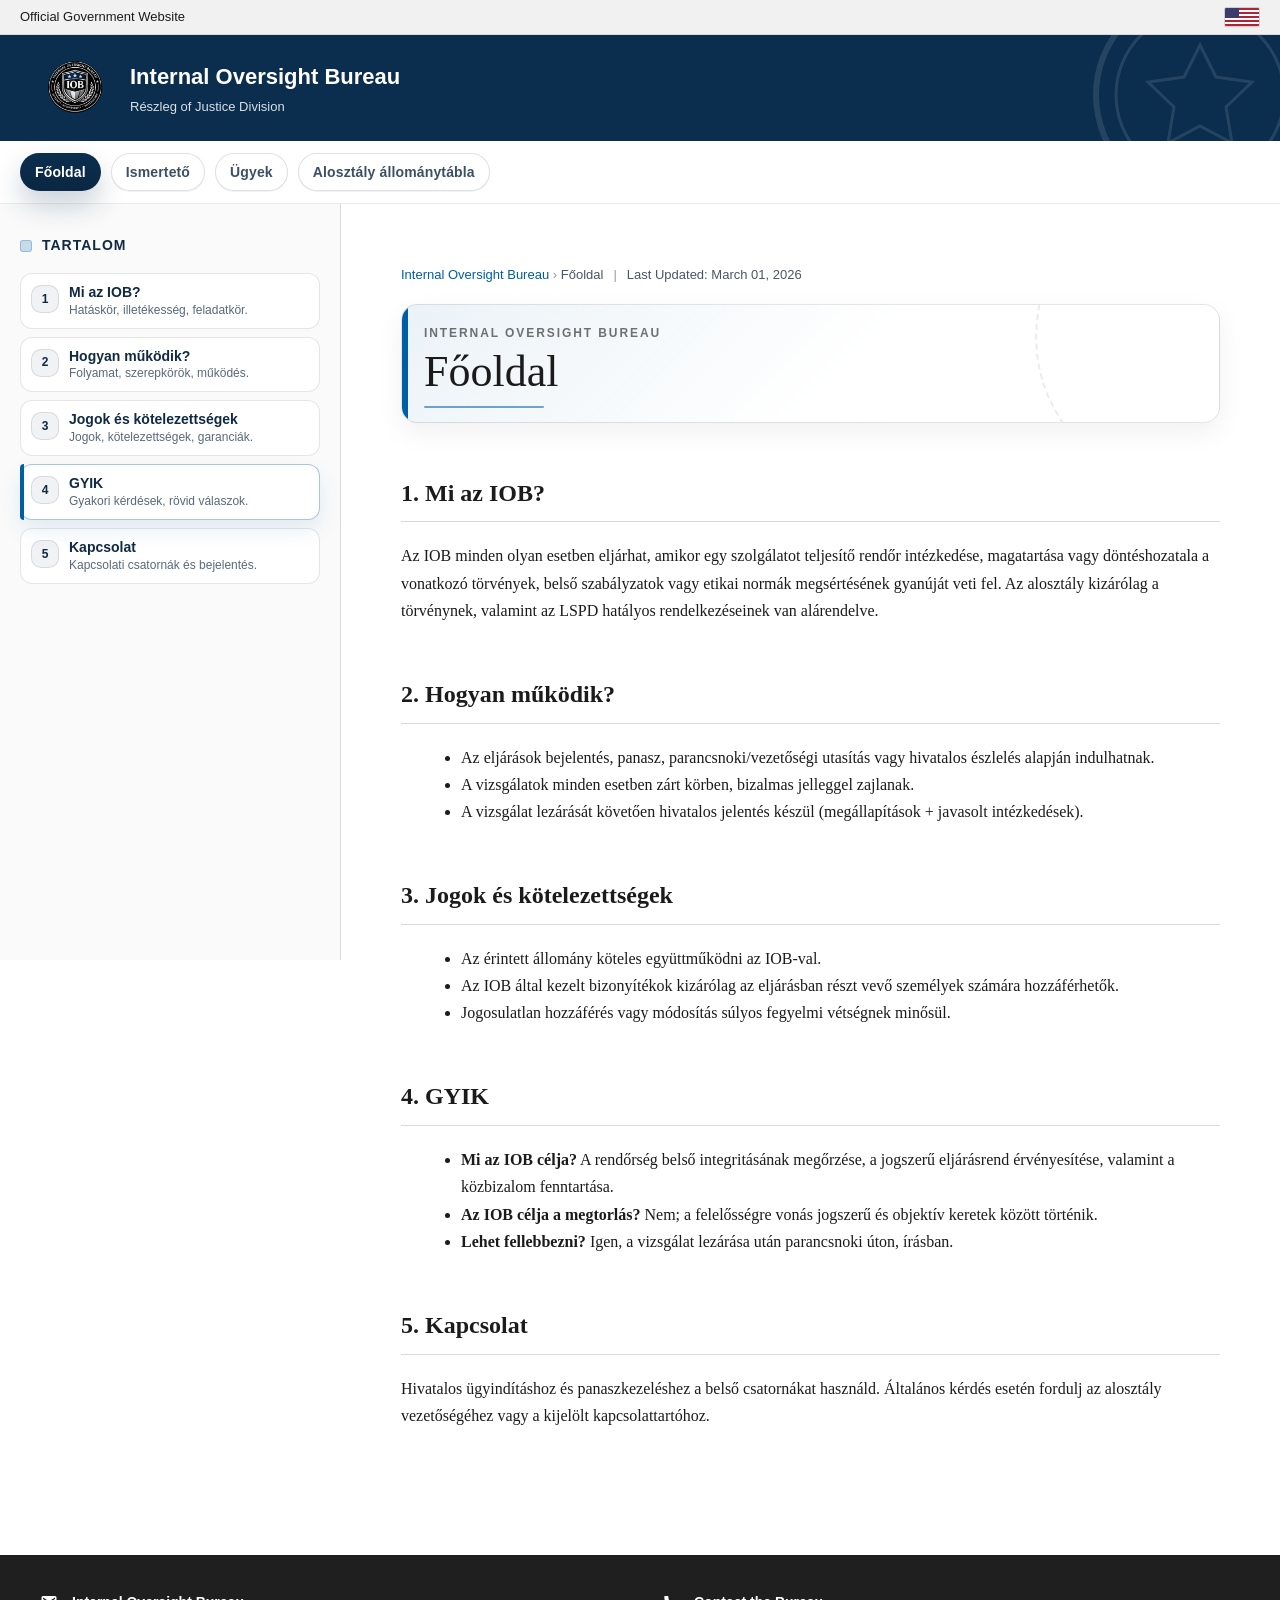
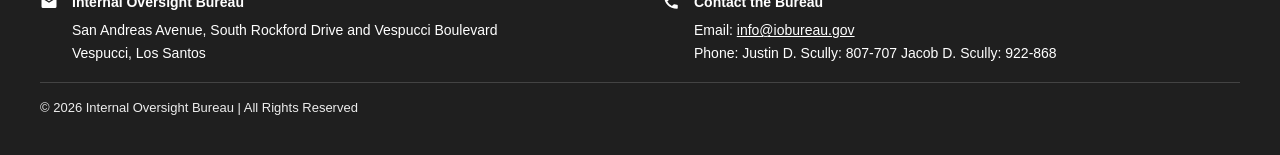
==== commit 2ccec1ac: "Update index.html" ====
--- a/index.html
+++ b/index.html
@@ -48,7 +48,7 @@
 <div aria-label="Oldal információ" class="meta">
 <span><a href="#" class="meta-home" data-goto="home">Internal Oversight Bureau</a> <span class="sep">›</span> <span>Főoldal</span></span>
 <span class="sep">|</span>
-<span>Last Updated: February 11, 2026</span>
+<span>Last Updated: March 01, 2026</span>
 </div>
 
 
@@ -116,7 +116,7 @@
 <div aria-label="Oldal információ" class="meta">
 <span><a href="#" class="meta-home" data-goto="home">Internal Oversight Bureau</a> <span class="sep">›</span> <span>Ismertető</span></span>
 <span class="sep">|</span>
-<span>Last Updated: February 25, 2026</span>
+<span>Last Updated: March 01, 2026</span>
 </div>
 
 <div class="hero-card" aria-label="Ismertető összefoglaló">
@@ -411,7 +411,7 @@
 <div aria-label="Oldal információ" class="meta">
         <span><a href="#" class="meta-home" data-goto="home">Internal Oversight Bureau</a> <span class="sep">›</span> <span>Ügyek</span></span>
         <span class="sep">|</span>
-        <span>Last Updated: February 25, 2026</span>
+        <span>Last Updated: March 01, 2026</span>
       </div>
 
       <div class="cases-hero">
@@ -507,19 +507,19 @@
 <td class="roster-role"><span class="rank-wrap"><span class="rank-badge rank-director">Igazgató</span></span></td>
 <td><span class="dept-iob">IOB</span></td>
 <td><span class="status-active">Aktív</span></td>
-</tr><tr class="roster-detail" data-person-detail="justin" hidden=""><td colspan="5"><div aria-label="Justin D. Scully profil" class="profile-card" role="region"><div class="profile-top"><img alt="Justin D. Scully portré" class="profile-avatar" src="justin.png"/><div class="profile-meta"><div class="profile-name">Justin D. Scully</div><div class="profile-role">Belső ellenőrzés igazgatója</div><div class="profile-chips"><span class="chip chip-dept">IOB</span><span class="chip chip-status">Aktív</span></div></div></div><div class="profile-grid"><div class="profile-field"><div class="profile-label">Beosztás</div><div class="profile-value">Belső ellenőrzés igazgatója</div></div><div class="profile-field"><div class="profile-label">Részleg</div><div class="profile-value">IOB</div></div><div class="profile-field"><div class="profile-label">Hozzáférési szint</div><div class="profile-value"><span class="clearance-badge">VEZETŐI</span></div></div><div class="profile-field"><div class="profile-label">Status</div><div class="profile-value">Aktív</div></div><div class="profile-field"><div class="profile-label">Station</div><div class="profile-value">Vespucci Boulevard PD</div></div><div class="profile-field"><div class="profile-label">Telefonszám</div><div class="profile-value">—</div></div><div class="profile-field"><div class="profile-label">Születési dátum</div><div class="profile-value">2000-12-29</div></div><div class="profile-field"><div class="profile-label">Állampolgárság</div><div class="profile-value">Amerikai</div></div><div class="profile-field"><div class="profile-label">Nem</div><div class="profile-value">Férfi</div></div><div class="profile-field"><div class="profile-label">Hobbi</div><div class="profile-value">Horgászat, Foci, Kosárlabda</div></div></div><div class="profile-bio">A Bureau működésének stratégiai irányítása, vizsgálatok engedélyezése és lezárása, jelentések jóváhagyása.</div></div></td></tr><tr>
+</tr><tr class="roster-detail" data-person-detail="justin" hidden=""><td colspan="5"><div aria-label="Justin D. Scully profil" class="profile-card" role="region"><div class="profile-top"><img alt="Justin D. Scully portré" class="profile-avatar" src="justin.png"/><div class="profile-meta"><div class="profile-name">Justin D. Scully</div><div class="profile-role">Belső ellenőrzés igazgatója</div><div class="profile-chips"><span class="chip chip-dept">IOB</span><span class="chip chip-status">Aktív</span></div></div></div><div class="profile-grid"><div class="profile-field"><div class="profile-label">Beosztás</div><div class="profile-value">Belső ellenőrzés igazgatója</div></div><div class="profile-field"><div class="profile-label">Részleg</div><div class="profile-value">IOB</div></div><div class="profile-field"><div class="profile-label">Hozzáférési szint</div><div class="profile-value"><span class="clearance-badge">VEZETŐI</span></div></div><div class="profile-field"><div class="profile-label">Status</div><div class="profile-value">Aktív</div></div><div class="profile-field"><div class="profile-label">Station</div><div class="profile-value">Vespucci Boulevard PD</div></div><div class="profile-field"><div class="profile-label">Telefonszám</div><div class="profile-value">—</div></div><div class="profile-field"><div class="profile-label">Születési dátum</div><div class="profile-value">2000-12-29</div></div><div class="profile-field"><div class="profile-label">Állampolgárság</div><div class="profile-value">Amerikai</div></div><div class="profile-field"><div class="profile-label">Nem</div><div class="profile-value">Férfi</div></div><div class="profile-field"><div class="profile-label">Hobbi</div><div class="profile-value">Horgászat, Foci, Kosárlabda</div></div></div><div class="profile-bio">„Becsület nélkül a korona puszta fém.”</div></div></td></tr><tr>
 <td><img alt="Jacob D. Scully profilkép" class="roster-avatar" src="jacob.png"/></td>
 <td class="roster-name"><button class="roster-name-btn" data-person="jacob" type="button">Jacob D. Scully</button></td>
 <td class="roster-role"><span class="rank-wrap"><span class="rank-badge rank-director">Igazgató</span></span></td>
 <td><span class="dept-iob">IOB</span></td>
 <td><span class="status-active">Aktív</span></td>
-</tr><tr class="roster-detail" data-person-detail="jacob" hidden=""><td colspan="5"><div aria-label="Jacob D. Scully profil" class="profile-card" role="region"><div class="profile-top"><img alt="Jacob D. Scully portré" class="profile-avatar" src="jacob.png"/><div class="profile-meta"><div class="profile-name">Jacob D. Scully</div><div class="profile-role">Belső ellenőrzés igazgatója</div><div class="profile-chips"><span class="chip chip-dept">IOB</span><span class="chip chip-status">Aktív</span></div></div></div><div class="profile-grid"><div class="profile-field"><div class="profile-label">Beosztás</div><div class="profile-value">Belső ellenőrzés igazgatója</div></div><div class="profile-field"><div class="profile-label">Részleg</div><div class="profile-value">IOB</div></div><div class="profile-field"><div class="profile-label">Hozzáférési szint</div><div class="profile-value"><span class="clearance-badge">VEZETŐI</span></div></div><div class="profile-field"><div class="profile-label">Status</div><div class="profile-value">Aktív</div></div><div class="profile-field"><div class="profile-label">Station</div><div class="profile-value">Vespucci Boulevard PD</div></div><div class="profile-field"><div class="profile-label">Telefonszám</div><div class="profile-value">—</div></div><div class="profile-field"><div class="profile-label">Születési dátum</div><div class="profile-value">2000-12-29</div></div><div class="profile-field"><div class="profile-label">Állampolgárság</div><div class="profile-value">Amerikai</div></div><div class="profile-field"><div class="profile-label">Nem</div><div class="profile-value">Férfi</div></div><div class="profile-field"><div class="profile-label">Hobbi</div><div class="profile-value">Weightlifting, Cooking, Philosophy</div></div></div><div class="profile-bio"><div class="profile-motto">„Az éj sötétje nem rejti el a bűnt, csak mélyíti.”</div></div></div></td></tr><tr>
+</tr><tr class="roster-detail" data-person-detail="jacob" hidden=""><td colspan="5"><div aria-label="Jacob D. Scully profil" class="profile-card" role="region"><div class="profile-top"><img alt="Jacob D. Scully portré" class="profile-avatar" src="jacob.png"/><div class="profile-meta"><div class="profile-name">Jacob D. Scully</div><div class="profile-role">Belső ellenőrzés igazgatója</div><div class="profile-chips"><span class="chip chip-dept">IOB</span><span class="chip chip-status">Aktív</span></div></div></div><div class="profile-grid"><div class="profile-field"><div class="profile-label">Beosztás</div><div class="profile-value">Belső ellenőrzés igazgatója</div></div><div class="profile-field"><div class="profile-label">Részleg</div><div class="profile-value">IOB</div></div><div class="profile-field"><div class="profile-label">Hozzáférési szint</div><div class="profile-value"><span class="clearance-badge">VEZETŐI</span></div></div><div class="profile-field"><div class="profile-label">Status</div><div class="profile-value">Aktív</div></div><div class="profile-field"><div class="profile-label">Station</div><div class="profile-value">Vespucci Boulevard PD</div></div><div class="profile-field"><div class="profile-label">Telefonszám</div><div class="profile-value">—</div></div><div class="profile-field"><div class="profile-label">Születési dátum</div><div class="profile-value">2000-12-29</div></div><div class="profile-field"><div class="profile-label">Állampolgárság</div><div class="profile-value">Amerikai</div></div><div class="profile-field"><div class="profile-label">Nem</div><div class="profile-value">Férfi</div></div><div class="profile-field"><div class="profile-label">Hobbi</div><div class="profile-value">Főzés, Filozófia</div></div></div><div class="profile-bio"><div class="profile-motto">„Az éj sötétje nem rejti el a bűnt, csak mélyíti.”</div></div></div></td></tr><tr>
 <td><img alt="Bailey Rae Brady profilkép" class="roster-avatar" src="rae.png"/></td>
 <td class="roster-name"><button class="roster-name-btn" data-person="rae" type="button">Bailey Rae Brady</button></td>
 <td class="roster-role"><span class="rank-wrap"><span class="rank-badge rank-deputy">Helyettes</span></span></td>
 <td><span class="dept-iob">IOB</span></td>
 <td><span class="status-active">Aktív</span></td>
-</tr><tr class="roster-detail" data-person-detail="rae" hidden=""><td colspan="5"><div aria-label="Bailey Rae Brady profil" class="profile-card" role="region"><div class="profile-top"><img alt="Bailey Rae Brady portré" class="profile-avatar" src="rae.png"/><div class="profile-meta"><div class="profile-name">Bailey Rae Brady</div><div class="profile-role">Igazgatóhelyettes</div><div class="profile-chips"><span class="chip chip-dept">IOB</span><span class="chip chip-status">Aktív</span></div></div></div><div class="profile-grid"><div class="profile-field"><div class="profile-label">Beosztás</div><div class="profile-value">Igazgatóhelyettes</div></div><div class="profile-field"><div class="profile-label">Részleg</div><div class="profile-value">IOB</div></div><div class="profile-field"><div class="profile-label">Hozzáférési szint</div><div class="profile-value"><span class="clearance-badge">IGAZGATÓI</span></div></div><div class="profile-field"><div class="profile-label">Status</div><div class="profile-value">Aktív</div></div><div class="profile-field"><div class="profile-label">Station</div><div class="profile-value">Vespucci Boulevard PD</div></div><div class="profile-field"><div class="profile-label">Telefonszám</div><div class="profile-value">—</div></div><div class="profile-field"><div class="profile-label">Születési dátum</div><div class="profile-value">1990-09-19</div></div><div class="profile-field"><div class="profile-label">Állampolgárság</div><div class="profile-value">Amerikai</div></div><div class="profile-field"><div class="profile-label">Nem</div><div class="profile-value">Female</div></div><div class="profile-field"><div class="profile-label">Hobbi</div><div class="profile-value">—</div></div></div><div class="profile-bio">Operatív irányítás, aktív ügyek koordinálása, investigatorok munkájának felügyelete.</div></div></td></tr></tbody>
+</tr><tr class="roster-detail" data-person-detail="rae" hidden=""><td colspan="5"><div aria-label="Bailey Rae Brady profil" class="profile-card" role="region"><div class="profile-top"><img alt="Bailey Rae Brady portré" class="profile-avatar" src="rae.png"/><div class="profile-meta"><div class="profile-name">Bailey Rae Brady</div><div class="profile-role">Igazgatóhelyettes</div><div class="profile-chips"><span class="chip chip-dept">IOB</span><span class="chip chip-status">Aktív</span></div></div></div><div class="profile-grid"><div class="profile-field"><div class="profile-label">Beosztás</div><div class="profile-value">Igazgatóhelyettes</div></div><div class="profile-field"><div class="profile-label">Részleg</div><div class="profile-value">IOB</div></div><div class="profile-field"><div class="profile-label">Hozzáférési szint</div><div class="profile-value"><span class="clearance-badge">IGAZGATÓI</span></div></div><div class="profile-field"><div class="profile-label">Status</div><div class="profile-value">Aktív</div></div><div class="profile-field"><div class="profile-label">Station</div><div class="profile-value">Vespucci Boulevard PD</div></div><div class="profile-field"><div class="profile-label">Telefonszám</div><div class="profile-value">—</div></div><div class="profile-field"><div class="profile-label">Születési dátum</div><div class="profile-value">1990-09-19</div></div><div class="profile-field"><div class="profile-label">Állampolgárság</div><div class="profile-value">Amerikai</div></div><div class="profile-field"><div class="profile-label">Nem</div><div class="profile-value">Female</div></div><div class="profile-field"><div class="profile-label">Hobbi</div><div class="profile-value">Kosárlabda</div></div></div><div class="profile-bio">„Ki árulást vet, magányt arat.”</div></div></td></tr></tbody>
 </table>
 </div>
 </div>
@@ -546,7 +546,8 @@
 <div>
 <div class="footer-subtitle">Contact the Bureau</div>
 <div>Email: <a href="mailto:info@iobureau.gov">info@iobureau.gov</a></div>
-<div>Phone: +1 (202) 555-0123</div>
+<div>Phone: Justin D. Scully: 807-707 
+Jacob D. Scully: 922-868</div>
 </div>
 </div>
 </div>
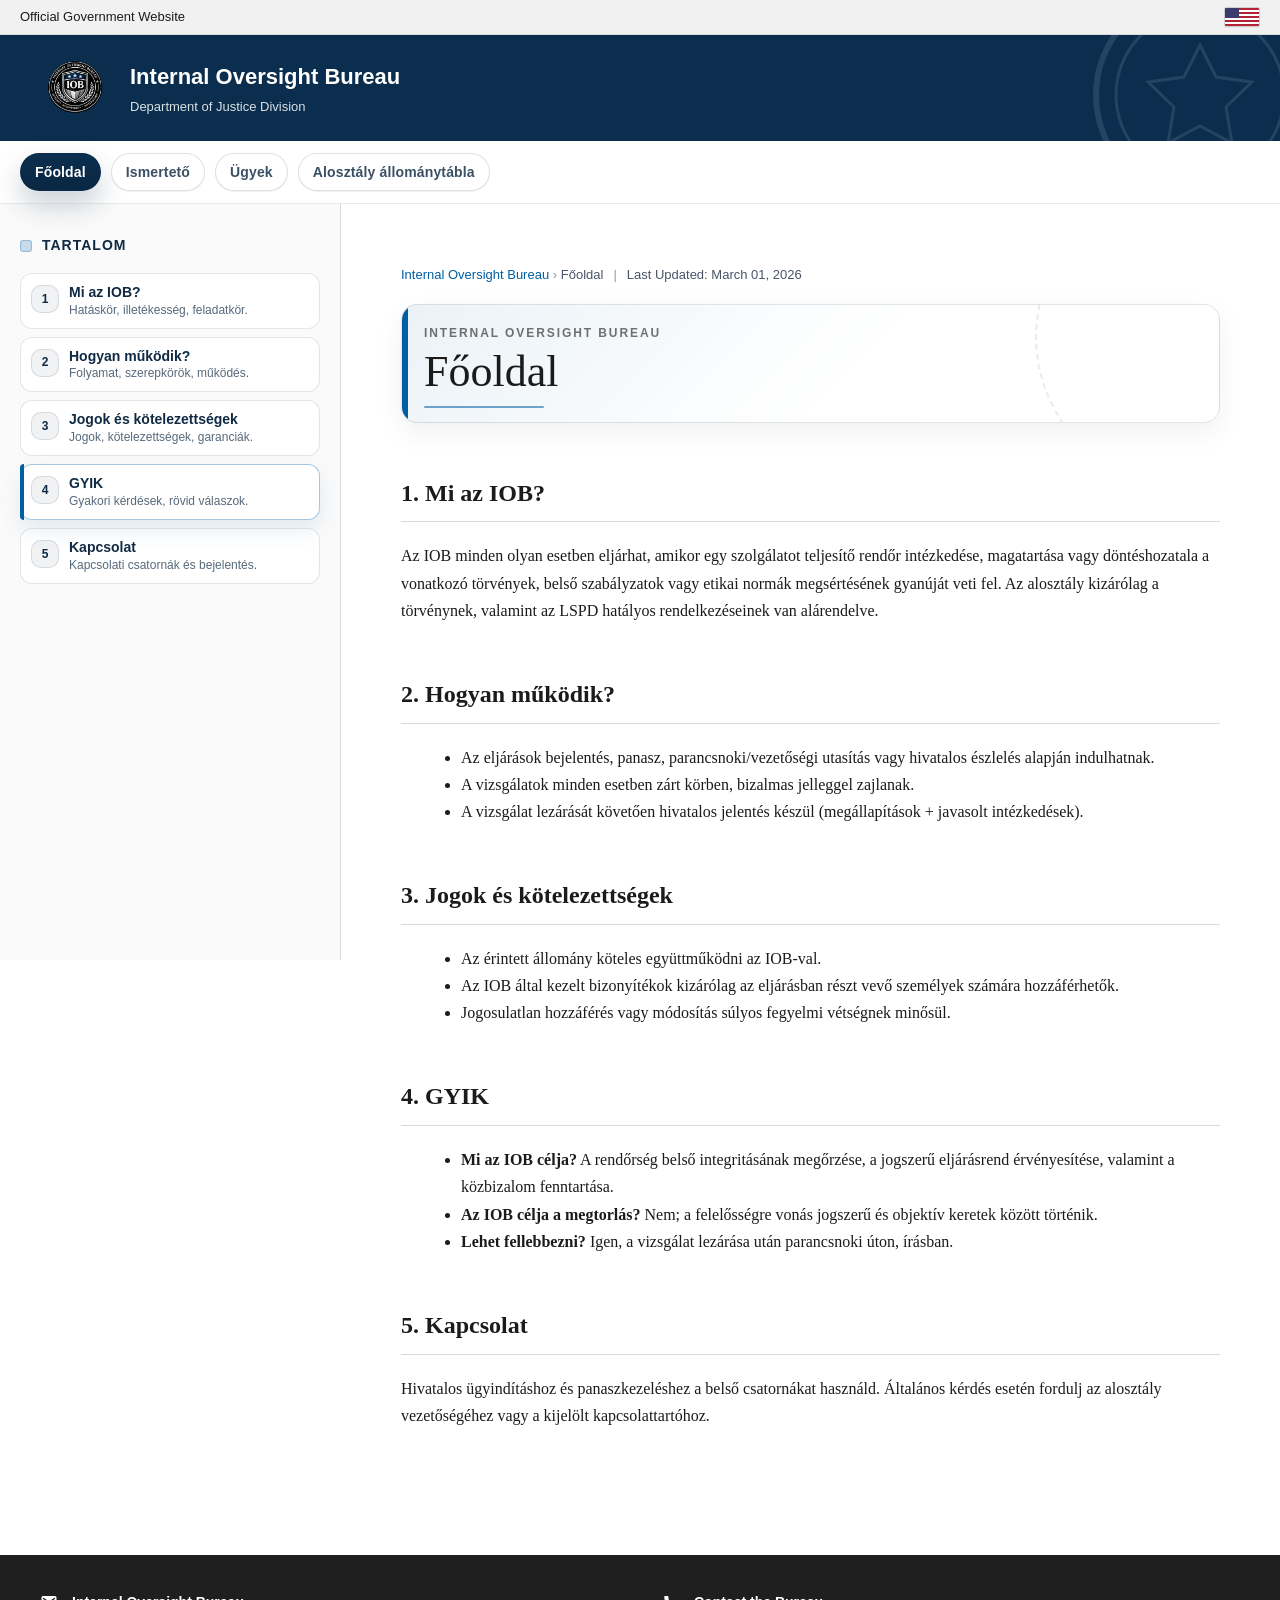
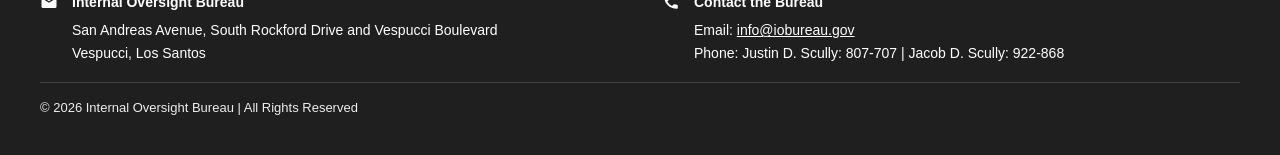
==== commit a50aa69e: "Update index.html" ====
--- a/index.html
+++ b/index.html
@@ -20,7 +20,7 @@
 <img alt="IOB Logo" src="iob-logo.png"/>
 <div class="header-text">
 <strong>Internal Oversight Bureau</strong>
-<span>Részleg of Justice Division</span>
+<span>Department of Justice Division</span>
 </div>
 </div>
 </div>
@@ -507,19 +507,19 @@
 <td class="roster-role"><span class="rank-wrap"><span class="rank-badge rank-director">Igazgató</span></span></td>
 <td><span class="dept-iob">IOB</span></td>
 <td><span class="status-active">Aktív</span></td>
-</tr><tr class="roster-detail" data-person-detail="justin" hidden=""><td colspan="5"><div aria-label="Justin D. Scully profil" class="profile-card" role="region"><div class="profile-top"><img alt="Justin D. Scully portré" class="profile-avatar" src="justin.png"/><div class="profile-meta"><div class="profile-name">Justin D. Scully</div><div class="profile-role">Belső ellenőrzés igazgatója</div><div class="profile-chips"><span class="chip chip-dept">IOB</span><span class="chip chip-status">Aktív</span></div></div></div><div class="profile-grid"><div class="profile-field"><div class="profile-label">Beosztás</div><div class="profile-value">Belső ellenőrzés igazgatója</div></div><div class="profile-field"><div class="profile-label">Részleg</div><div class="profile-value">IOB</div></div><div class="profile-field"><div class="profile-label">Hozzáférési szint</div><div class="profile-value"><span class="clearance-badge">VEZETŐI</span></div></div><div class="profile-field"><div class="profile-label">Status</div><div class="profile-value">Aktív</div></div><div class="profile-field"><div class="profile-label">Station</div><div class="profile-value">Vespucci Boulevard PD</div></div><div class="profile-field"><div class="profile-label">Telefonszám</div><div class="profile-value">—</div></div><div class="profile-field"><div class="profile-label">Születési dátum</div><div class="profile-value">2000-12-29</div></div><div class="profile-field"><div class="profile-label">Állampolgárság</div><div class="profile-value">Amerikai</div></div><div class="profile-field"><div class="profile-label">Nem</div><div class="profile-value">Férfi</div></div><div class="profile-field"><div class="profile-label">Hobbi</div><div class="profile-value">Horgászat, Foci, Kosárlabda</div></div></div><div class="profile-bio">„Becsület nélkül a korona puszta fém.”</div></div></td></tr><tr>
+</tr><tr class="roster-detail" data-person-detail="justin" hidden=""><td colspan="5"><div aria-label="Justin D. Scully profil" class="profile-card" role="region"><div class="profile-top"><img alt="Justin D. Scully portré" class="profile-avatar" src="justin.png"/><div class="profile-meta"><div class="profile-name">Justin D. Scully</div><div class="profile-role">Belső ellenőrzés igazgatója</div><div class="profile-chips"><span class="chip chip-dept">IOB</span><span class="chip chip-status">Aktív</span></div></div></div><div class="profile-grid"><div class="profile-field"><div class="profile-label">Beosztás</div><div class="profile-value">Belső ellenőrzés igazgatója</div></div><div class="profile-field"><div class="profile-label">Részleg</div><div class="profile-value">IOB</div></div><div class="profile-field"><div class="profile-label">Hozzáférési szint</div><div class="profile-value"><span class="clearance-badge">VEZETŐI</span></div></div><div class="profile-field"><div class="profile-label">Status</div><div class="profile-value">Aktív</div></div><div class="profile-field"><div class="profile-label">Station</div><div class="profile-value">Vespucci Boulevard PD</div></div><div class="profile-field"><div class="profile-label">Telefonszám</div><div class="profile-value">807-707</div></div><div class="profile-field"><div class="profile-label">Születési dátum</div><div class="profile-value">2000-12-29</div></div><div class="profile-field"><div class="profile-label">Állampolgárság</div><div class="profile-value">Amerikai</div></div><div class="profile-field"><div class="profile-label">Nem</div><div class="profile-value">Férfi</div></div><div class="profile-field"><div class="profile-label">Hobbi</div><div class="profile-value">Horgászat, Foci, Kosárlabda</div></div></div><div class="profile-bio">„Becsület nélkül a korona puszta fém.”</div></div></td></tr><tr>
 <td><img alt="Jacob D. Scully profilkép" class="roster-avatar" src="jacob.png"/></td>
 <td class="roster-name"><button class="roster-name-btn" data-person="jacob" type="button">Jacob D. Scully</button></td>
 <td class="roster-role"><span class="rank-wrap"><span class="rank-badge rank-director">Igazgató</span></span></td>
 <td><span class="dept-iob">IOB</span></td>
 <td><span class="status-active">Aktív</span></td>
-</tr><tr class="roster-detail" data-person-detail="jacob" hidden=""><td colspan="5"><div aria-label="Jacob D. Scully profil" class="profile-card" role="region"><div class="profile-top"><img alt="Jacob D. Scully portré" class="profile-avatar" src="jacob.png"/><div class="profile-meta"><div class="profile-name">Jacob D. Scully</div><div class="profile-role">Belső ellenőrzés igazgatója</div><div class="profile-chips"><span class="chip chip-dept">IOB</span><span class="chip chip-status">Aktív</span></div></div></div><div class="profile-grid"><div class="profile-field"><div class="profile-label">Beosztás</div><div class="profile-value">Belső ellenőrzés igazgatója</div></div><div class="profile-field"><div class="profile-label">Részleg</div><div class="profile-value">IOB</div></div><div class="profile-field"><div class="profile-label">Hozzáférési szint</div><div class="profile-value"><span class="clearance-badge">VEZETŐI</span></div></div><div class="profile-field"><div class="profile-label">Status</div><div class="profile-value">Aktív</div></div><div class="profile-field"><div class="profile-label">Station</div><div class="profile-value">Vespucci Boulevard PD</div></div><div class="profile-field"><div class="profile-label">Telefonszám</div><div class="profile-value">—</div></div><div class="profile-field"><div class="profile-label">Születési dátum</div><div class="profile-value">2000-12-29</div></div><div class="profile-field"><div class="profile-label">Állampolgárság</div><div class="profile-value">Amerikai</div></div><div class="profile-field"><div class="profile-label">Nem</div><div class="profile-value">Férfi</div></div><div class="profile-field"><div class="profile-label">Hobbi</div><div class="profile-value">Főzés, Filozófia</div></div></div><div class="profile-bio"><div class="profile-motto">„Az éj sötétje nem rejti el a bűnt, csak mélyíti.”</div></div></div></td></tr><tr>
+</tr><tr class="roster-detail" data-person-detail="jacob" hidden=""><td colspan="5"><div aria-label="Jacob D. Scully profil" class="profile-card" role="region"><div class="profile-top"><img alt="Jacob D. Scully portré" class="profile-avatar" src="jacob.png"/><div class="profile-meta"><div class="profile-name">Jacob D. Scully</div><div class="profile-role">Belső ellenőrzés igazgatója</div><div class="profile-chips"><span class="chip chip-dept">IOB</span><span class="chip chip-status">Aktív</span></div></div></div><div class="profile-grid"><div class="profile-field"><div class="profile-label">Beosztás</div><div class="profile-value">Belső ellenőrzés igazgatója</div></div><div class="profile-field"><div class="profile-label">Részleg</div><div class="profile-value">IOB</div></div><div class="profile-field"><div class="profile-label">Hozzáférési szint</div><div class="profile-value"><span class="clearance-badge">VEZETŐI</span></div></div><div class="profile-field"><div class="profile-label">Status</div><div class="profile-value">Aktív</div></div><div class="profile-field"><div class="profile-label">Station</div><div class="profile-value">Vespucci Boulevard PD</div></div><div class="profile-field"><div class="profile-label">Telefonszám</div><div class="profile-value">922-868</div></div><div class="profile-field"><div class="profile-label">Születési dátum</div><div class="profile-value">2000-12-29</div></div><div class="profile-field"><div class="profile-label">Állampolgárság</div><div class="profile-value">Amerikai</div></div><div class="profile-field"><div class="profile-label">Nem</div><div class="profile-value">Férfi</div></div><div class="profile-field"><div class="profile-label">Hobbi</div><div class="profile-value">Főzés, Filozófia</div></div></div><div class="profile-bio"><div class="profile-motto">„Az éj sötétje nem rejti el a bűnt, csak mélyíti.”</div></div></div></td></tr><tr>
 <td><img alt="Bailey Rae Brady profilkép" class="roster-avatar" src="rae.png"/></td>
 <td class="roster-name"><button class="roster-name-btn" data-person="rae" type="button">Bailey Rae Brady</button></td>
 <td class="roster-role"><span class="rank-wrap"><span class="rank-badge rank-deputy">Helyettes</span></span></td>
 <td><span class="dept-iob">IOB</span></td>
 <td><span class="status-active">Aktív</span></td>
-</tr><tr class="roster-detail" data-person-detail="rae" hidden=""><td colspan="5"><div aria-label="Bailey Rae Brady profil" class="profile-card" role="region"><div class="profile-top"><img alt="Bailey Rae Brady portré" class="profile-avatar" src="rae.png"/><div class="profile-meta"><div class="profile-name">Bailey Rae Brady</div><div class="profile-role">Igazgatóhelyettes</div><div class="profile-chips"><span class="chip chip-dept">IOB</span><span class="chip chip-status">Aktív</span></div></div></div><div class="profile-grid"><div class="profile-field"><div class="profile-label">Beosztás</div><div class="profile-value">Igazgatóhelyettes</div></div><div class="profile-field"><div class="profile-label">Részleg</div><div class="profile-value">IOB</div></div><div class="profile-field"><div class="profile-label">Hozzáférési szint</div><div class="profile-value"><span class="clearance-badge">IGAZGATÓI</span></div></div><div class="profile-field"><div class="profile-label">Status</div><div class="profile-value">Aktív</div></div><div class="profile-field"><div class="profile-label">Station</div><div class="profile-value">Vespucci Boulevard PD</div></div><div class="profile-field"><div class="profile-label">Telefonszám</div><div class="profile-value">—</div></div><div class="profile-field"><div class="profile-label">Születési dátum</div><div class="profile-value">1990-09-19</div></div><div class="profile-field"><div class="profile-label">Állampolgárság</div><div class="profile-value">Amerikai</div></div><div class="profile-field"><div class="profile-label">Nem</div><div class="profile-value">Female</div></div><div class="profile-field"><div class="profile-label">Hobbi</div><div class="profile-value">Kosárlabda</div></div></div><div class="profile-bio">„Ki árulást vet, magányt arat.”</div></div></td></tr></tbody>
+</tr><tr class="roster-detail" data-person-detail="rae" hidden=""><td colspan="5"><div aria-label="Bailey Rae Brady profil" class="profile-card" role="region"><div class="profile-top"><img alt="Bailey Rae Brady portré" class="profile-avatar" src="rae.png"/><div class="profile-meta"><div class="profile-name">Bailey Rae Brady</div><div class="profile-role">Igazgatóhelyettes</div><div class="profile-chips"><span class="chip chip-dept">IOB</span><span class="chip chip-status">Aktív</span></div></div></div><div class="profile-grid"><div class="profile-field"><div class="profile-label">Beosztás</div><div class="profile-value">Igazgatóhelyettes</div></div><div class="profile-field"><div class="profile-label">Részleg</div><div class="profile-value">IOB</div></div><div class="profile-field"><div class="profile-label">Hozzáférési szint</div><div class="profile-value"><span class="clearance-badge">IGAZGATÓI</span></div></div><div class="profile-field"><div class="profile-label">Status</div><div class="profile-value">Aktív</div></div><div class="profile-field"><div class="profile-label">Station</div><div class="profile-value">Vespucci Boulevard PD</div></div><div class="profile-field"><div class="profile-label">Telefonszám</div><div class="profile-value">946-614</div></div><div class="profile-field"><div class="profile-label">Születési dátum</div><div class="profile-value">1990-09-19</div></div><div class="profile-field"><div class="profile-label">Állampolgárság</div><div class="profile-value">Amerikai</div></div><div class="profile-field"><div class="profile-label">Nem</div><div class="profile-value">Nő</div></div><div class="profile-field"><div class="profile-label">Hobbi</div><div class="profile-value">Kosárlabda</div></div></div><div class="profile-bio">„Ki árulást vet, magányt arat.”</div></div></td></tr></tbody>
 </table>
 </div>
 </div>
@@ -546,8 +546,7 @@
 <div>
 <div class="footer-subtitle">Contact the Bureau</div>
 <div>Email: <a href="mailto:info@iobureau.gov">info@iobureau.gov</a></div>
-<div>Phone: Justin D. Scully: 807-707 
-Jacob D. Scully: 922-868</div>
+<div>Phone: Justin D. Scully: 807-707 | Jacob D. Scully: 922-868</div>
 </div>
 </div>
 </div>
